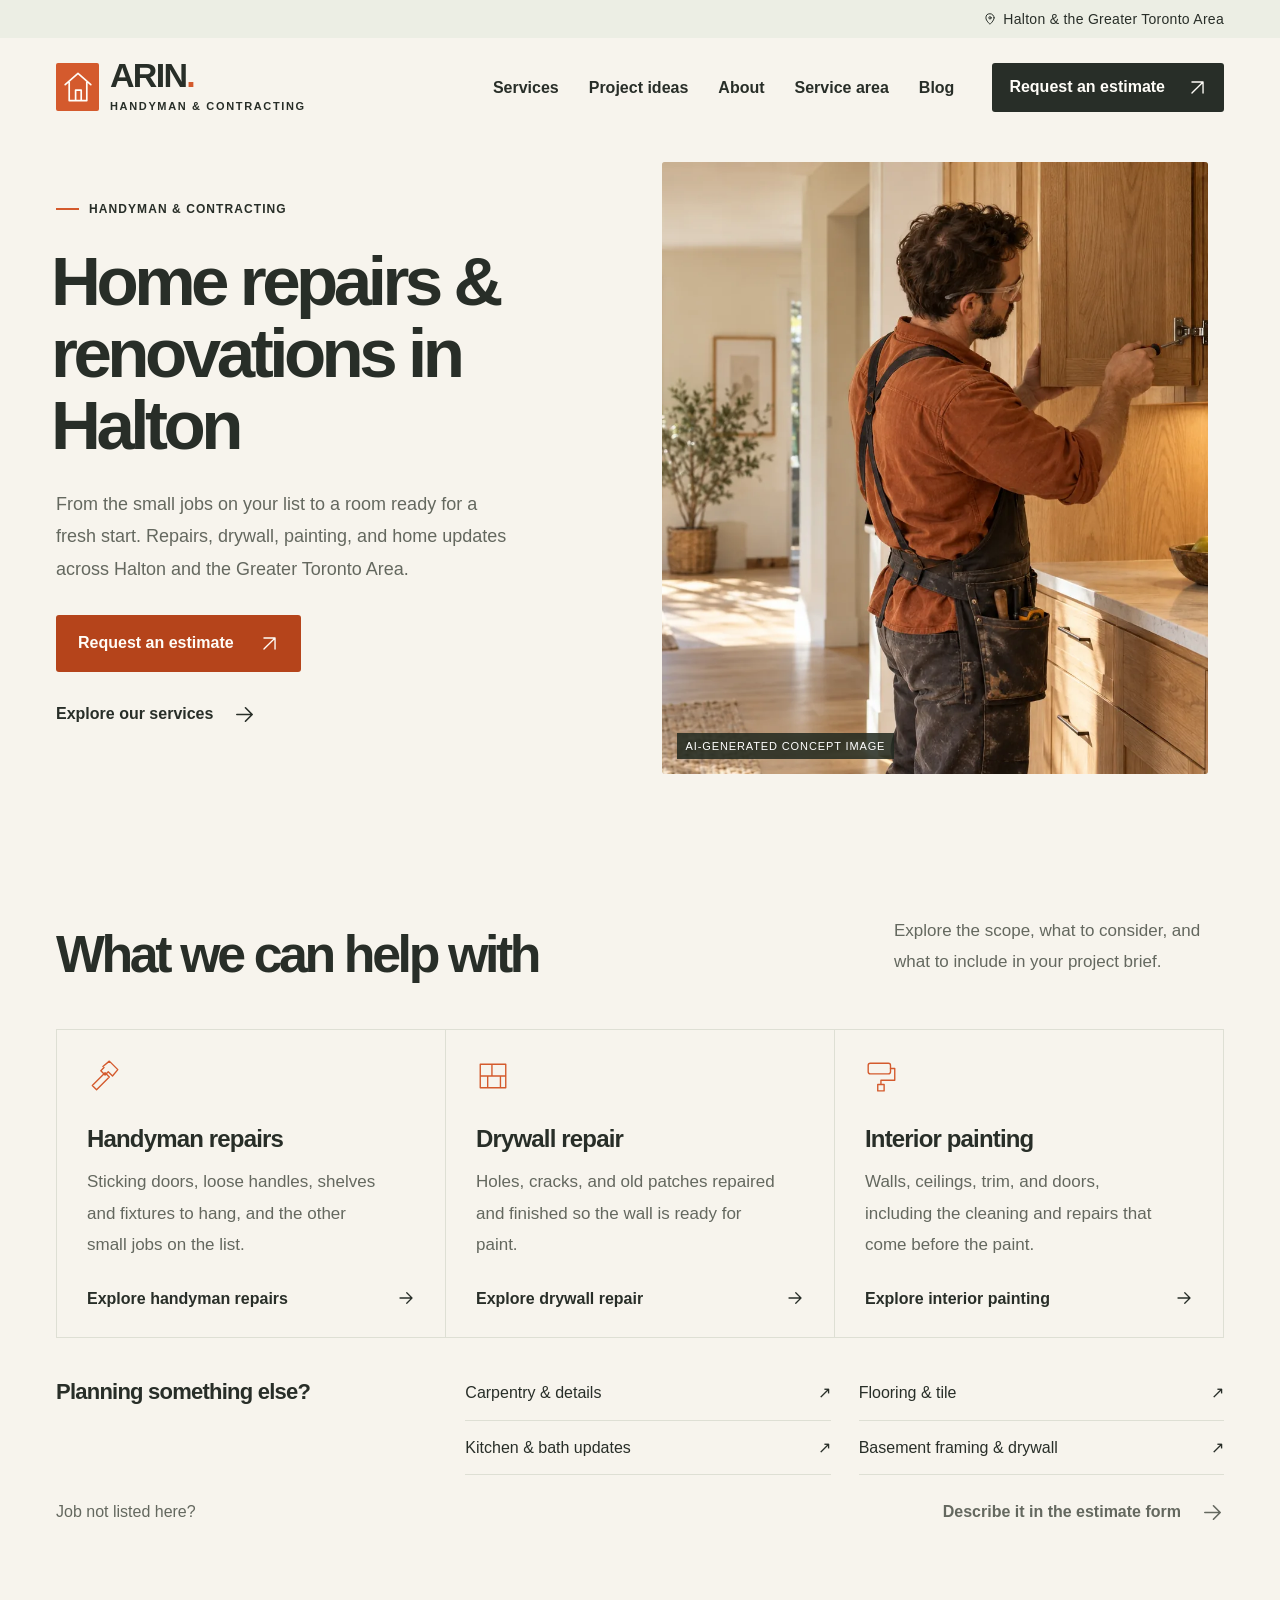
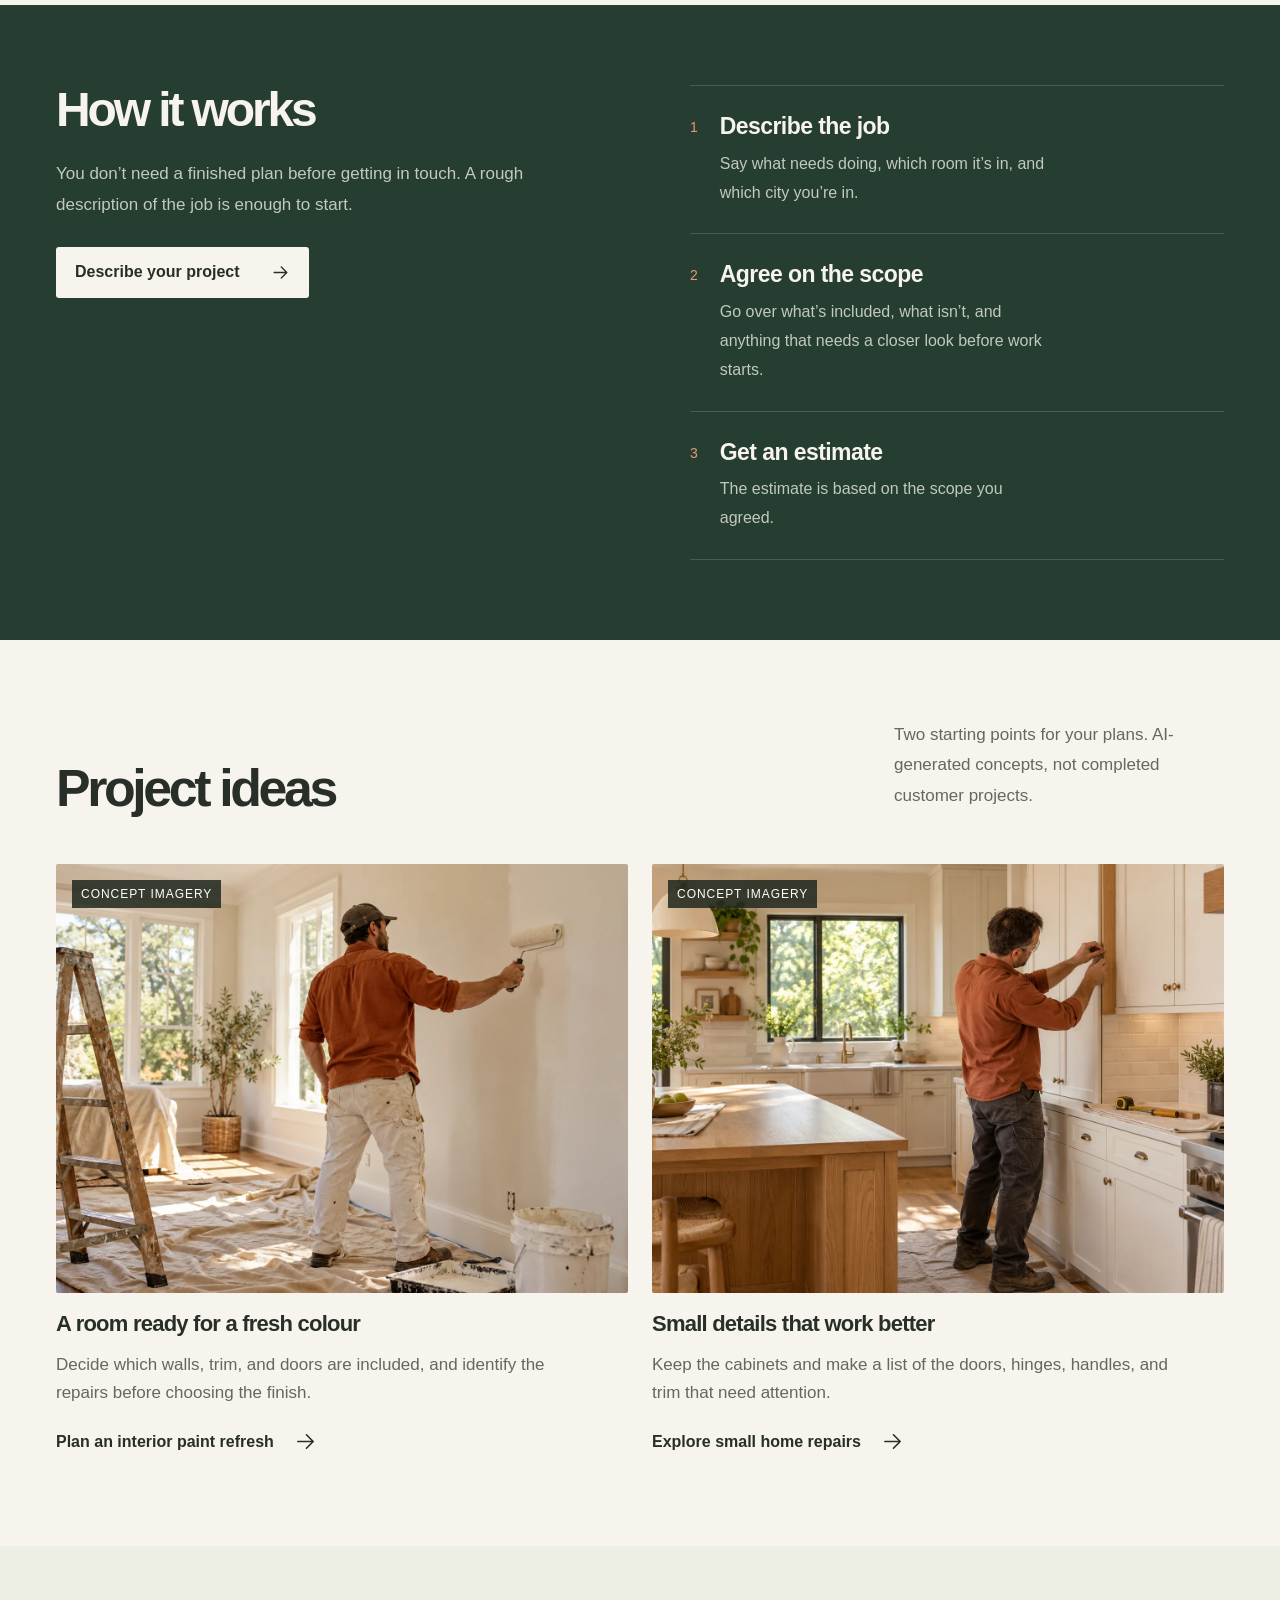
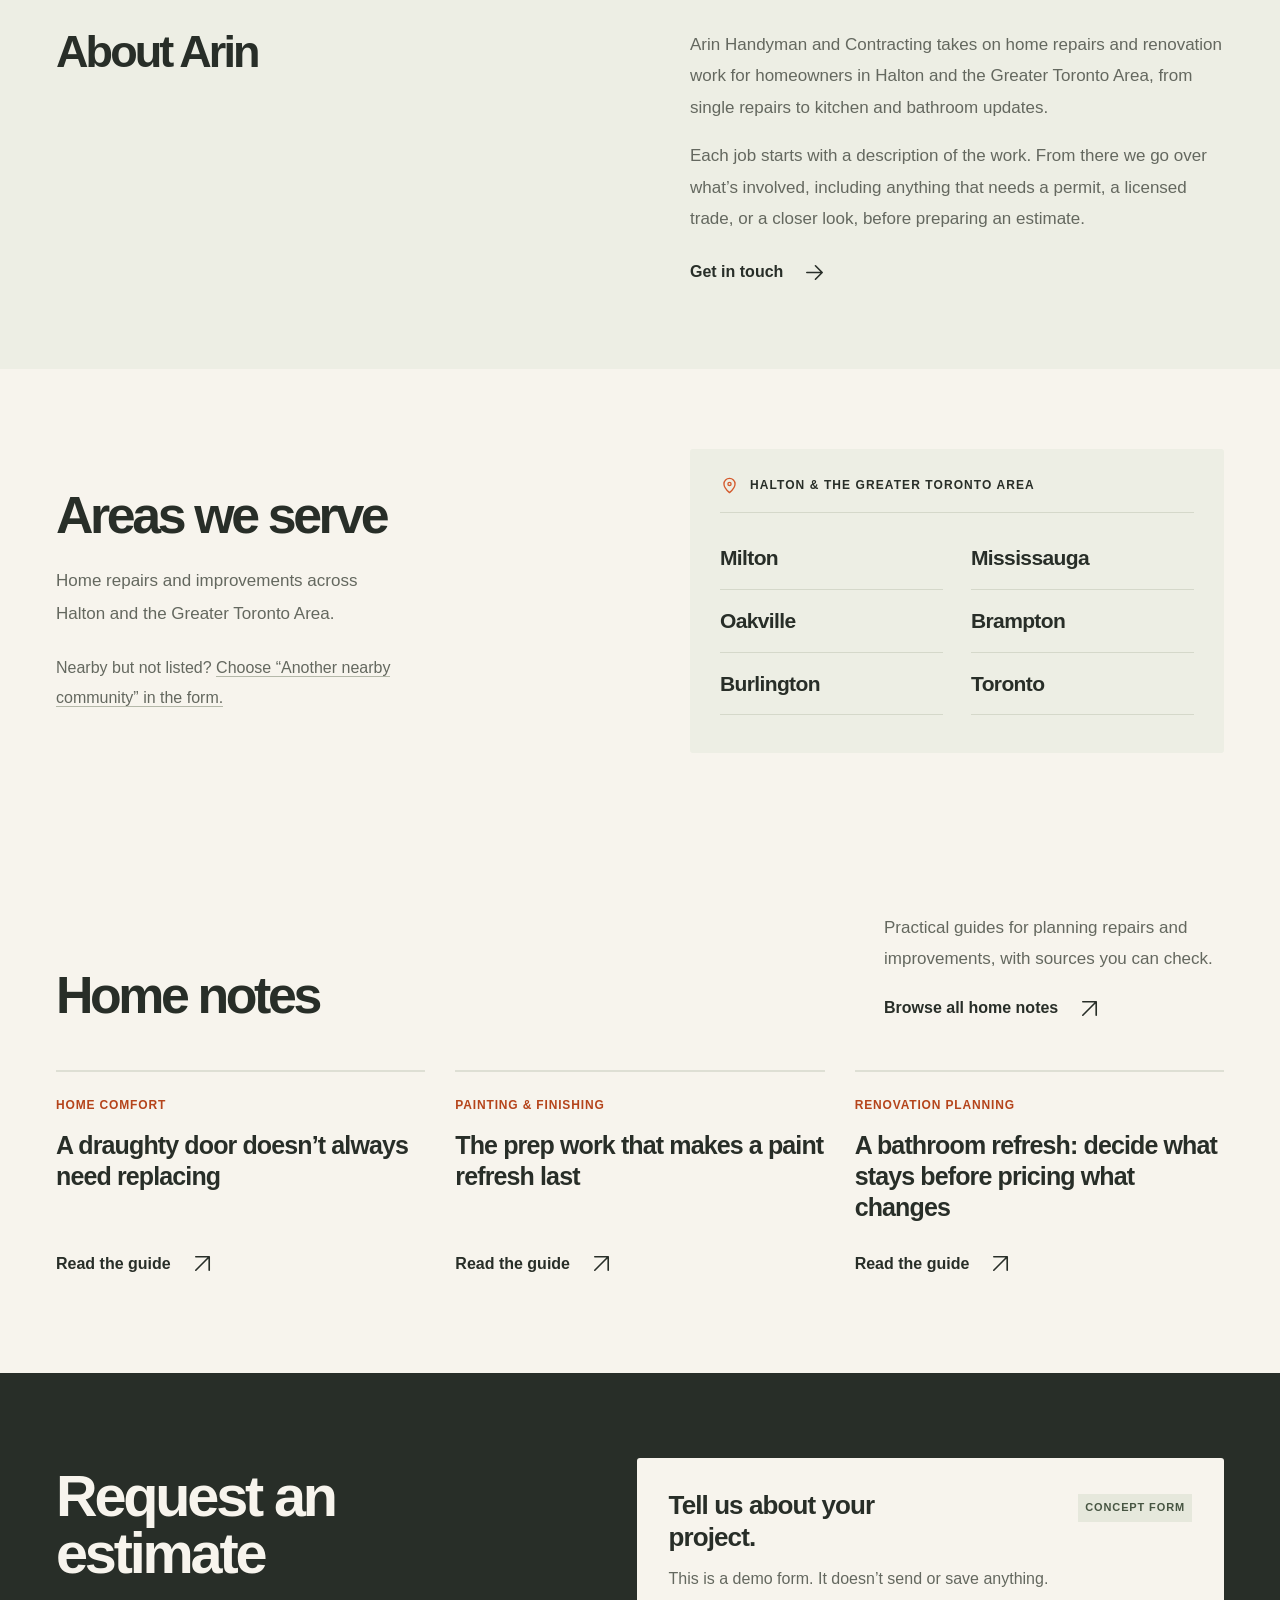
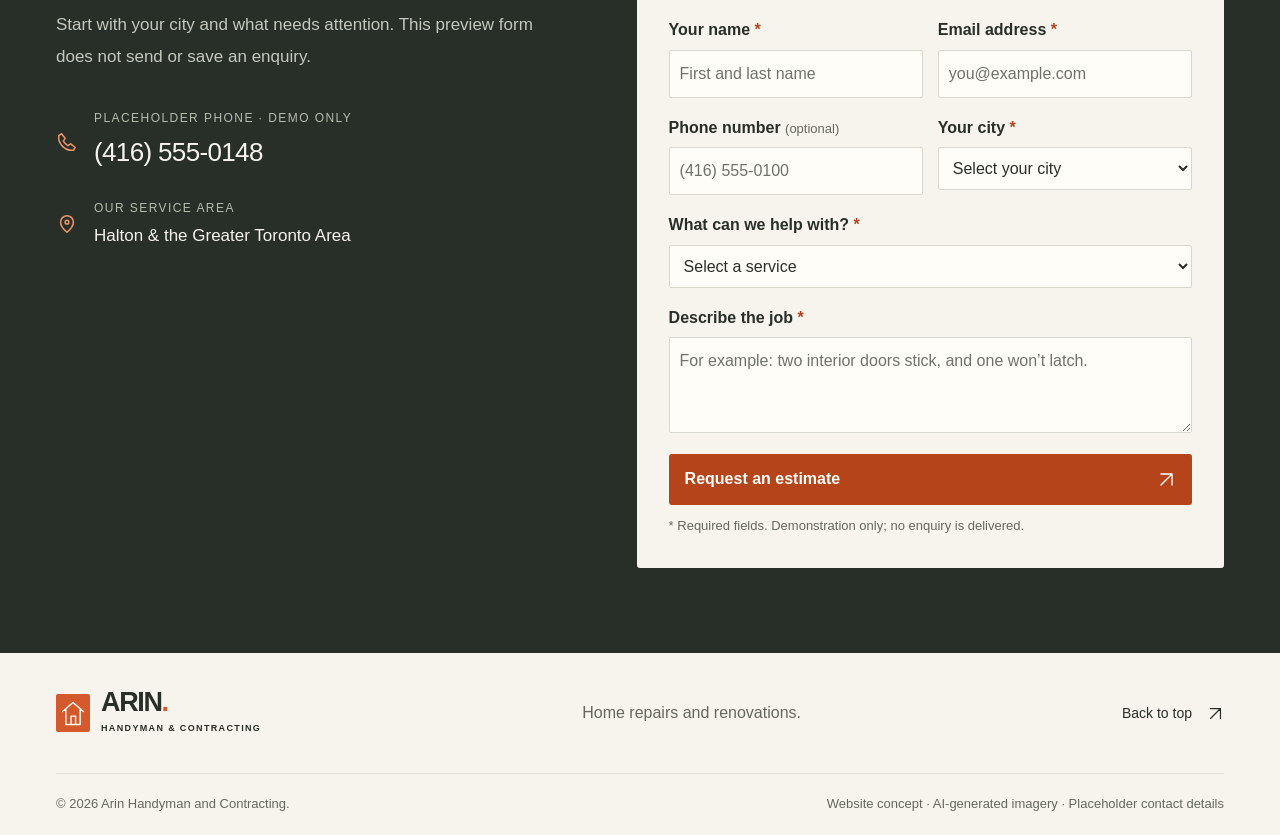
==== site/index.html @ 48bc6f1f "Tighten homepage, add service pages, and control development indexing" ====
<!doctype html>
<html lang="en-CA" prefix="og: https://ogp.me/ns#">
  <head>
    <meta charset="utf-8" />
    <meta name="viewport" content="width=device-width, initial-scale=1" />
    <meta name="theme-color" content="#f7f4ed" />
    <!-- SEO:START -->
  <title>Handyman services in Halton | Arin Handyman and Contracting</title>
  <meta name="description" content="Handyman repairs, drywall repair, interior painting, and room updates across Halton and the Greater Toronto Area. Website concept.">
  <meta name="robots" content="noindex, follow">
  <link rel="canonical" href="https://ariesyous.github.io/arinwebsite/">
  <meta property="og:type" content="website"><meta property="og:locale" content="en_CA"><meta property="og:site_name" content="Arin Handyman and Contracting">
  <meta property="og:title" content="Handyman services in Halton | Arin Handyman and Contracting"><meta property="og:description" content="Handyman repairs, drywall repair, interior painting, and room updates across Halton and the Greater Toronto Area. Website concept."><meta property="og:url" content="https://ariesyous.github.io/arinwebsite/">
  <meta property="og:image" content="https://ariesyous.github.io/arinwebsite/assets/social-preview-v2.jpg"><meta property="og:image:secure_url" content="https://ariesyous.github.io/arinwebsite/assets/social-preview-v2.jpg"><meta property="og:image:type" content="image/jpeg"><meta property="og:image:width" content="1200"><meta property="og:image:height" content="630">
  <meta property="og:image:alt" content="Arin Handyman and Contracting — Home repairs and renovations across Halton and the Greater Toronto Area, with AI-generated concept carpentry imagery.">
  <meta name="twitter:card" content="summary_large_image"><meta name="twitter:title" content="Handyman services in Halton | Arin Handyman and Contracting"><meta name="twitter:description" content="Handyman repairs, drywall repair, interior painting, and room updates across Halton and the Greater Toronto Area. Website concept."><meta name="twitter:image" content="https://ariesyous.github.io/arinwebsite/assets/social-preview-v2.jpg"><meta name="twitter:image:alt" content="Arin Handyman and Contracting — Home repairs and renovations across Halton and the Greater Toronto Area, with AI-generated concept carpentry imagery.">
  <!-- SEO:END -->
    <link rel="icon" href="assets/favicon.svg" type="image/svg+xml" />
    <link
      rel="preload"
      href="assets/carpentry.webp"
      as="image"
      fetchpriority="high"
    />
    <link rel="stylesheet" href="styles.css?v=8" />
    <link rel="stylesheet" href="blog/blog.css?v=2" />
    <script src="script.js?v=4" defer></script>
  </head>
  <body>
    <a class="skip-link" href="#main">Skip to content</a>
    <svg
      class="icon-definitions"
      xmlns="http://www.w3.org/2000/svg"
      aria-hidden="true"
    >
      <defs>
        <symbol id="i-arrow" viewBox="0 0 24 24">
          <path d="M4 12h15M13 5l7 7-7 7" />
        </symbol>
        <symbol id="i-diagonal" viewBox="0 0 24 24">
          <path d="M5 19 19 5M5 5h14v14" />
        </symbol>
        <symbol id="i-pin" viewBox="0 0 24 24">
          <path d="M19 10c0 5-7 11-7 11S5 15 5 10a7 7 0 1 1 14 0Z" />
          <circle cx="12" cy="10" r="2" />
        </symbol>
        <symbol id="i-hammer" viewBox="0 0 32 32">
          <path d="m5 25 12-12 4 4L9 29zM15 7l6-5 8 8-5 6-4-4-3 3-4-4 3-3z" />
        </symbol>
        <symbol id="i-wall" viewBox="0 0 32 32">
          <path d="M4 5h24v22H4zM4 16h24M15 5v11M11 16v11M23 16v11" />
        </symbol>
        <symbol id="i-paint" viewBox="0 0 32 32">
          <rect x="3" y="4" width="21" height="10" rx="2" />
          <path d="M24 9h4v11H15v4M12 24h6v6h-6z" />
        </symbol>
        <symbol id="i-carpentry" viewBox="0 0 32 32">
          <path d="M5 27V6h22v21H5zM5 11h22M16 11v16M12 17v4M20 17v4" />
        </symbol>
        <symbol id="i-floor" viewBox="0 0 32 32">
          <path
            d="m16 3 13 13-13 13L3 16zM9.5 9.5l13 13M9.5 22.5l13-13M6 19l13-13M13 26l13-13"
          />
        </symbol>
        <symbol id="i-framing" viewBox="0 0 32 32">
          <path d="M4 5h24M4 27h24M7 5v22M13 5v22M19 5v22M25 5v22" />
        </symbol>
        <symbol id="i-home" viewBox="0 0 32 32">
          <path d="M3 15 16 4l13 11M7 12v16h18V12M13 28V18h6v10" />
        </symbol>
        <symbol id="i-check" viewBox="0 0 24 24">
          <path d="m5 12 4 4L19 6" />
        </symbol>
        <symbol id="i-phone" viewBox="0 0 24 24">
          <path d="m6 3 4 5-2 3a15 15 0 0 0 5 5l3-2 5 4-2 3C10 22 2 14 3 5z" />
        </symbol>
      </defs>
    </svg>

    <div class="utility-bar">
      <div class="container utility-content">
        <span
          ><svg aria-hidden="true" focusable="false" class="icon tiny">
            <use href="#i-pin" />
          </svg>
          Halton &amp; the Greater Toronto Area</span
        >
      </div>
    </div>
    <header class="site-header">
      <div class="container header-inner">
        <a
          href="#home"
          class="brand"
          aria-label="Arin Handyman and Contracting home"
          ><span class="brand-mark" aria-hidden="true"
            ><svg aria-hidden="true" focusable="false" viewBox="0 0 40 44">
              <path
                d="M4 19 20 5l16 14M9 16v23h22V16M17 39V26h7v13"
              /></svg></span
          ><span class="brand-type"
            ><strong>ARIN<span class="brand-dot">.</span></strong
            ><span>HANDYMAN &amp; CONTRACTING</span></span
          ></a
        >
        <button
          class="menu-toggle"
          type="button"
          aria-expanded="false"
          aria-controls="primary-navigation"
          aria-label="Open navigation"
        >
          <span></span><span></span>
        </button>
        <nav id="primary-navigation" aria-label="Main navigation">
          <a href="#services">Services</a
          ><a href="#inspiration">Project ideas</a><a href="#about">About</a
          ><a href="#areas">Service area</a><a href="blog/">Blog</a
          ><a class="button button-dark header-cta" href="#contact"
            >Request an estimate
            <svg aria-hidden="true" focusable="false" class="icon">
              <use href="#i-diagonal" /></svg
          ></a>
        </nav>
      </div>
    </header>

    <main id="main">
      <section class="hero container" id="home" aria-labelledby="hero-title">
        <div class="hero-copy">
          <p class="eyebrow">
            <span class="little-line"></span> HANDYMAN &amp; CONTRACTING
          </p>
          <h1 id="hero-title">Home repairs &amp; renovations in Halton</h1>
          <p class="hero-description">
            From the small jobs on your list to a room ready for a fresh start.
            Repairs, drywall, painting, and home updates across Halton and the
            Greater Toronto Area.
          </p>
          <a class="button button-orange" href="#contact"
            >Request an estimate
            <svg aria-hidden="true" focusable="false" class="icon">
              <use href="#i-diagonal" /></svg
          ></a>
          <a class="hero-secondary text-link" href="#services"
            >Explore our services
            <svg class="icon" aria-hidden="true"><use href="#i-arrow" /></svg
          ></a>
        </div>
        <div class="hero-visual">
          <img
            src="assets/carpentry.webp"
            alt="Concept image of a carpenter carefully adjusting natural oak kitchen cabinetry."
            width="1536"
            height="1024"
            fetchpriority="high"
          /><span class="image-label">AI-GENERATED CONCEPT IMAGE</span>
        </div>
      </section>

      <section
        class="section container"
        id="services"
        aria-labelledby="services-title"
      >
        <div class="section-heading">
          <h2 id="services-title">What we can help with</h2>
          <p>
            Explore the scope, what to consider, and what to include in your
            project brief.
          </p>
        </div>
        <div class="services-grid">
          <article class="service-card">
            <div class="service-card-top">
              <svg aria-hidden="true" focusable="false" class="service-icon">
                <use href="#i-hammer" />
              </svg>
            </div>
            <h3>Handyman repairs</h3>
            <p>
              Sticking doors, loose handles, shelves and fixtures to hang, and
              the other small jobs on the list.
            </p>
            <a href="services/handyman-repairs/" class="service-link"
              >Explore handyman repairs
              <svg aria-hidden="true" focusable="false" class="icon">
                <use href="#i-arrow" /></svg
            ></a>
          </article>
          <article class="service-card">
            <div class="service-card-top">
              <svg aria-hidden="true" focusable="false" class="service-icon">
                <use href="#i-wall" />
              </svg>
            </div>
            <h3>Drywall repair</h3>
            <p>
              Holes, cracks, and old patches repaired and finished so the wall
              is ready for paint.
            </p>
            <a href="services/drywall-repair/" class="service-link"
              >Explore drywall repair
              <svg aria-hidden="true" focusable="false" class="icon">
                <use href="#i-arrow" /></svg
            ></a>
          </article>
          <article class="service-card">
            <div class="service-card-top">
              <svg aria-hidden="true" focusable="false" class="service-icon">
                <use href="#i-paint" />
              </svg>
            </div>
            <h3>Interior painting</h3>
            <p>
              Walls, ceilings, trim, and doors, including the cleaning and
              repairs that come before the paint.
            </p>
            <a href="services/interior-painting/" class="service-link"
              >Explore interior painting
              <svg aria-hidden="true" focusable="false" class="icon">
                <use href="#i-arrow" /></svg
            ></a>
          </article>
        </div>
        <div class="more-services">
          <h3>Planning something else?</h3>
          <ul>
            <li>
              <a href="#contact" data-service="Carpentry &amp; details"
                >Carpentry &amp; details <span aria-hidden="true">↗</span></a
              >
            </li>
            <li>
              <a href="#contact" data-service="Flooring &amp; tile"
                >Flooring &amp; tile <span aria-hidden="true">↗</span></a
              >
            </li>
            <li>
              <a href="#contact" data-service="Kitchen &amp; bath updates"
                >Kitchen &amp; bath updates <span aria-hidden="true">↗</span></a
              >
            </li>
            <li>
              <a
                href="#contact"
                data-service="Basement framing, drywall &amp; taping"
                >Basement framing &amp; drywall
                <span aria-hidden="true">↗</span></a
              >
            </li>
          </ul>
        </div>
        <div class="services-footer">
          <span>Job not listed here?</span
          ><a class="text-link" href="#contact"
            >Describe it in the estimate form
            <svg aria-hidden="true" focusable="false" class="icon">
              <use href="#i-arrow" /></svg
          ></a>
        </div>
      </section>

      <section class="approach" aria-labelledby="approach-title">
        <div class="container approach-inner">
          <div class="approach-intro">
            <h2 id="approach-title">How it works</h2>
            <p>
              You don’t need a finished plan before getting in touch. A rough
              description of the job is enough to start.
            </p>
            <a href="#contact" class="button button-cream"
              >Describe your project
              <svg aria-hidden="true" focusable="false" class="icon">
                <use href="#i-arrow" /></svg
            ></a>
          </div>
          <ol class="steps">
            <li>
              <span class="step-number">1</span>
              <div>
                <h3>Describe the job</h3>
                <p>
                  Say what needs doing, which room it’s in, and which city
                  you’re in.
                </p>
              </div>
            </li>
            <li>
              <span class="step-number">2</span>
              <div>
                <h3>Agree on the scope</h3>
                <p>
                  Go over what’s included, what isn’t, and anything that needs a
                  closer look before work starts.
                </p>
              </div>
            </li>
            <li>
              <span class="step-number">3</span>
              <div>
                <h3>Get an estimate</h3>
                <p>The estimate is based on the scope you agreed.</p>
              </div>
            </li>
          </ol>
        </div>
      </section>

      <section
        class="section container inspiration"
        id="inspiration"
        aria-labelledby="inspiration-title"
      >
        <div class="section-heading">
          <h2 id="inspiration-title">Project ideas</h2>
          <p>
            Two starting points for your plans. AI-generated concepts, not
            completed customer projects.
          </p>
        </div>
        <div class="projects-grid">
          <article class="project">
            <div class="project-image">
              <img
                src="assets/painting.webp"
                alt="AI-generated concept of a painter refreshing a wall with protected flooring."
                width="1536"
                height="1024"
                loading="lazy"
              /><span class="image-label">CONCEPT IMAGERY</span>
            </div>
            <h3>A room ready for a fresh colour</h3>
            <p>
              Decide which walls, trim, and doors are included, and identify the
              repairs before choosing the finish.
            </p>
            <a class="text-link" href="services/interior-painting/"
              >Plan an interior paint refresh
              <svg class="icon" aria-hidden="true"><use href="#i-arrow" /></svg
            ></a>
          </article>
          <article class="project">
            <div class="project-image">
              <img
                src="assets/kitchen-refresh.webp"
                alt="AI-generated concept of a worker fitting oak trim in a kitchen."
                width="1536"
                height="1024"
                loading="lazy"
              /><span class="image-label">CONCEPT IMAGERY</span>
            </div>
            <h3>Small details that work better</h3>
            <p>
              Keep the cabinets and make a list of the doors, hinges, handles,
              and trim that need attention.
            </p>
            <a class="text-link" href="services/handyman-repairs/"
              >Explore small home repairs
              <svg class="icon" aria-hidden="true"><use href="#i-arrow" /></svg
            ></a>
          </article>
        </div>
      </section>

      <section class="about-section" id="about" aria-labelledby="about-title">
        <!-- Add a real photo of Arin and a true sentence or two about Arin's background here. -->
        <div class="container about-inner">
          <h2 id="about-title">About Arin</h2>
          <div class="about-copy">
            <p>
              Arin Handyman and Contracting takes on home repairs and renovation
              work for homeowners in Halton and the Greater Toronto Area, from
              single repairs to kitchen and bathroom updates.
            </p>
            <p>
              Each job starts with a description of the work. From there we go
              over what’s involved, including anything that needs a permit, a
              licensed trade, or a closer look, before preparing an estimate.
            </p>
            <a href="#contact" class="text-link"
              >Get in touch
              <svg aria-hidden="true" focusable="false" class="icon">
                <use href="#i-arrow" /></svg
            ></a>
          </div>
        </div>
      </section>

      <section
        class="section container areas-section"
        id="areas"
        aria-labelledby="areas-title"
      >
        <div class="areas-copy">
          <h2 id="areas-title">Areas we serve</h2>
          <p>
            Home repairs and improvements across Halton and the Greater Toronto
            Area.
          </p>
          <p class="area-question">
            Nearby but not listed?
            <a href="#contact"
              >Choose “Another nearby community” in the form.</a
            >
          </p>
        </div>
        <div class="areas-panel">
          <div class="areas-panel-title">
            <svg aria-hidden="true" focusable="false" class="icon">
              <use href="#i-pin" /></svg
            ><span>HALTON &amp; THE GREATER TORONTO AREA</span>
          </div>
          <ul class="city-list">
            <li>Milton</li>
            <li>Mississauga</li>
            <li>Oakville</li>
            <li>Brampton</li>
            <li>Burlington</li>
            <li>Toronto</li>
          </ul>
        </div>
      </section>

      <!-- BLOG:START -->
<section class="section container home-blog" id="blog" aria-labelledby="blog-title">
  <div class="section-heading"><h2 id="blog-title">Home notes</h2><div class="blog-heading-copy"><p>Practical guides for planning repairs and improvements, with sources you can check.</p><a class="text-link" href="blog/">Browse all home notes <svg class="icon" aria-hidden="true" focusable="false"><use href="#i-diagonal"/></svg></a></div></div>
  <div class="home-note-list"><a class="home-note" href="blog/draughty-door-repair-or-replace/"><span class="blog-category">Home comfort</span><h3>A draughty door doesn’t always need replacing</h3><span class="text-link">Read the guide <svg class="icon" aria-hidden="true" focusable="false"><use href="#i-diagonal"/></svg></span></a>
<a class="home-note" href="blog/paint-preparation-that-lasts/"><span class="blog-category">Painting &amp; finishing</span><h3>The prep work that makes a paint refresh last</h3><span class="text-link">Read the guide <svg class="icon" aria-hidden="true" focusable="false"><use href="#i-diagonal"/></svg></span></a>
<a class="home-note" href="blog/bathroom-refresh-planning-halton/"><span class="blog-category">Renovation planning</span><h3>A bathroom refresh: decide what stays before pricing what changes</h3><span class="text-link">Read the guide <svg class="icon" aria-hidden="true" focusable="false"><use href="#i-diagonal"/></svg></span></a></div>
</section>
      <!-- BLOG:END -->
      <section
        class="contact-section"
        id="contact"
        aria-labelledby="contact-title"
      >
        <div class="container contact-inner">
          <div class="contact-copy">
            <h2 id="contact-title">Request an estimate</h2>
            <p>
              Start with your city and what needs attention. This preview form
              does not send or save an enquiry.
            </p>
            <div class="contact-detail">
              <svg aria-hidden="true" focusable="false" class="icon">
                <use href="#i-phone" />
              </svg>
              <div>
                <span class="contact-detail-label"
                  >PLACEHOLDER PHONE · DEMO ONLY</span
                ><span class="phone-number">(416) 555-0148</span>
              </div>
            </div>
            <div class="contact-detail">
              <svg aria-hidden="true" focusable="false" class="icon">
                <use href="#i-pin" />
              </svg>
              <div>
                <span class="contact-detail-label">OUR SERVICE AREA</span
                ><span>Halton &amp; the Greater Toronto Area</span>
              </div>
            </div>
          </div>
          <div class="contact-card">
            <div class="form-heading">
              <h3>Tell us about your project.</h3>
              <span class="demo-label">CONCEPT FORM</span>
            </div>
            <p class="form-intro" id="form-explanation">
              This is a demo form. It doesn’t send or save anything.
            </p>
            <form
              id="estimate-form"
              action="#contact"
              aria-describedby="form-explanation"
            >
              <div class="form-grid">
                <div class="field">
                  <label for="full-name"
                    >Your name <span aria-hidden="true">*</span></label
                  ><input
                    id="full-name"
                    autocomplete="name"
                    placeholder="First and last name"
                    required
                    maxlength="120"
                  />
                </div>
                <div class="field">
                  <label for="email"
                    >Email address <span aria-hidden="true">*</span></label
                  ><input
                    id="email"
                    type="email"
                    autocomplete="email"
                    placeholder="you@example.com"
                    required
                    maxlength="254"
                  />
                </div>
                <div class="field">
                  <label for="phone"
                    >Phone number
                    <span class="optional">(optional)</span></label
                  ><input
                    id="phone"
                    type="tel"
                    autocomplete="tel"
                    placeholder="(416) 555-0100"
                    maxlength="40"
                  />
                </div>
                <div class="field">
                  <label for="city"
                    >Your city <span aria-hidden="true">*</span></label
                  ><select id="city" required>
                    <option value="" disabled selected>Select your city</option>
                    <option>Milton</option>
                    <option>Mississauga</option>
                    <option>Brampton</option>
                    <option>Oakville</option>
                    <option>Burlington</option>
                    <option>Toronto</option>
                    <option>Another nearby community</option>
                  </select>
                </div>
                <div class="field full-width">
                  <label for="service"
                    >What can we help with?
                    <span aria-hidden="true">*</span></label
                  ><select id="service" required>
                    <option value="" disabled selected>Select a service</option>
                    <option>Handyman repairs</option>
                    <option>Drywall &amp; finishing</option>
                    <option>Painting &amp; refreshes</option>
                    <option>Carpentry &amp; details</option>
                    <option>Flooring &amp; tile</option>
                    <option>Kitchen &amp; bath updates</option>
                    <option>Basement framing, drywall &amp; taping</option>
                    <option>Other home improvement</option>
                    <option>Not sure yet</option>
                  </select>
                </div>
                <div class="field full-width">
                  <label for="project"
                    >Describe the job <span aria-hidden="true">*</span></label
                  ><textarea
                    id="project"
                    rows="3"
                    placeholder="For example: two interior doors stick, and one won’t latch."
                    required
                    maxlength="4000"
                  ></textarea>
                </div>
              </div>
              <button class="button button-orange form-submit" type="submit">
                Request an estimate
                <svg aria-hidden="true" focusable="false" class="icon">
                  <use href="#i-diagonal" />
                </svg>
              </button>
              <p class="form-footnote">
                * Required fields. Demonstration only; no enquiry is delivered.
              </p>
              <div
                id="form-result"
                class="form-result"
                role="status"
                tabindex="-1"
                hidden
              >
                <svg aria-hidden="true" focusable="false" class="icon">
                  <use href="#i-check" />
                </svg>
                <div>
                  <strong>Demo only—your request has not been sent</strong>
                  <p>
                    That’s how the enquiry would work. Nothing has been sent or
                    saved.
                  </p>
                </div>
              </div>
            </form>
          </div>
        </div>
      </section>
    </main>

    <footer class="site-footer">
      <div class="container footer-main">
        <a
          href="#home"
          class="brand footer-brand"
          aria-label="Arin Handyman and Contracting, back to top"
          ><span class="brand-mark" aria-hidden="true"
            ><svg aria-hidden="true" focusable="false" viewBox="0 0 40 44">
              <path
                d="M4 19 20 5l16 14M9 16v23h22V16M17 39V26h7v13"
              /></svg></span
          ><span class="brand-type"
            ><strong>ARIN<span class="brand-dot">.</span></strong
            ><span>HANDYMAN &amp; CONTRACTING</span></span
          ></a
        >
        <p>Home repairs and renovations.</p>
        <a class="back-top" href="#home"
          >Back to top
          <svg aria-hidden="true" focusable="false" class="icon">
            <use href="#i-diagonal" /></svg
        ></a>
      </div>
      <div class="container footer-bottom">
        <span>© <span id="year">2026</span> Arin Handyman and Contracting.</span
        ><span
          >Website concept · AI-generated imagery · Placeholder contact
          details</span
        >
      </div>
    </footer>
  </body>
</html>
---- site/styles.css ----
@charset "UTF-8";
:root {
  --cream: #f7f4ed;
  --paper: #fffdf8;
  --ink: #282e28;
  --muted: #64685f;
  --orange: #d45a2d;
  --orange-dark: #b5441b;
  --line: #dedfd4;
  --green: #263d32;
  --body-font: "Segoe UI", Arial, Helvetica, sans-serif;
  --display-font: Arial, Helvetica, sans-serif;
}
* {
  box-sizing: border-box;
}
html {
  scroll-behavior: smooth;
  scroll-padding-top: 110px;
}
body {
  margin: 0;
  background: var(--cream);
  color: var(--ink);
  font-family: var(--body-font);
  font-size: 18px;
  line-height: 1.6;
}
a {
  color: inherit;
  text-decoration: none;
}
button,
input,
select,
textarea {
  font: inherit;
}
button,
a,
input,
select,
textarea {
  -webkit-tap-highlight-color: transparent;
}
button {
  cursor: pointer;
}
img {
  display: block;
  max-width: 100%;
  height: auto;
}
svg {
  fill: none;
  stroke: currentColor;
  stroke-width: 1.7;
  stroke-linecap: round;
  stroke-linejoin: round;
}
.icon {
  width: 23px;
  height: 23px;
  flex-shrink: 0;
}
.tiny {
  width: 14px;
  height: 14px;
}
.icon-definitions {
  position: absolute;
  width: 0;
  height: 0;
  overflow: hidden;
}
a:focus-visible,
button:focus-visible,
input:focus-visible,
select:focus-visible,
textarea:focus-visible,
[tabindex]:focus-visible {
  outline: 3px solid var(--orange);
  outline-offset: 5px;
}
::selection {
  background: #f1c1a5;
  color: var(--ink);
}
.container {
  width: min(1304px, calc(100% - 112px));
  margin-inline: auto;
}
.section {
  padding-block: 80px;
}
h1,
h2,
h3,
p {
  margin: 0;
}
h1,
h2,
h3 {
  font-family: var(--display-font);
}
h1,
h2 {
  font-weight: 700;
  letter-spacing: -0.065em;
  line-height: 1.03;
}
h1 {
  font-size: clamp(58px, 6.3vw, 91px);
}
h2 {
  font-size: clamp(40px, 4.05vw, 58px);
}
h3 {
  line-height: 1.25;
  letter-spacing: -0.035em;
}
p {
  color: var(--muted);
}
.orange {
  color: var(--orange);
}
.serif {
  font-family: Georgia, "Times New Roman", serif;
  font-style: italic;
  font-weight: 400;
  letter-spacing: -0.055em;
}
.eyebrow {
  font-size: 13px;
  line-height: 1.5;
  letter-spacing: 0.12em;
  font-weight: 700;
  color: var(--ink);
  margin-bottom: 23px;
}
.button {
  display: inline-flex;
  align-items: center;
  justify-content: space-between;
  gap: 28px;
  min-height: 52px;
  max-width: 100%;
  padding: 16px 22px;
  border: 0;
  border-radius: 3px;
  font-size: 16px;
  font-weight: 650;
  line-height: 1.4;
  transition:
    background 0.2s,
    transform 0.2s;
}
.button .icon {
  width: 19px;
  height: 19px;
}
.button:hover {
  transform: translateY(-2px);
}
.button-orange {
  background: var(--orange-dark);
  color: #fffdf8;
}
.button-orange:hover {
  background: #943a1a;
}
.button-dark {
  background: var(--ink);
  color: var(--paper);
}
.button-dark:hover {
  background: var(--green);
}
.button-cream {
  background: var(--cream);
  color: var(--ink);
}
.button-cream:hover {
  background: #e8e5da;
}
.text-link {
  display: inline-flex;
  align-items: center;
  gap: 20px;
  font-weight: 600;
  font-size: 16px;
}
.text-link:hover {
  color: var(--orange-dark);
}
.skip-link {
  position: fixed;
  top: 10px;
  left: 10px;
  z-index: 100;
  background: var(--ink);
  color: #fff;
  padding: 12px 20px;
  transform: translateY(-150%);
}
.skip-link:focus {
  transform: none;
}
.utility-bar {
  background: #eceee4;
  font-size: 14px;
  letter-spacing: 0.02em;
}
.utility-content {
  min-height: 35px;
  padding-block: 8px;
  display: flex;
  flex-wrap: wrap;
  gap: 4px 20px;
  align-items: center;
  justify-content: flex-end;
}
.utility-content > span:last-child {
  display: flex;
  align-items: center;
  gap: 6px;
}
.site-header {
  background: var(--cream);
  position: sticky;
  top: 0;
  z-index: 30;
  border-bottom: 1px solid transparent;
  transition: border-color 0.2s;
}
.site-header.scrolled {
  border-bottom-color: var(--line);
}
.header-inner {
  display: flex;
  align-items: center;
  justify-content: space-between;
  min-height: 98px;
}
.brand {
  display: flex;
  align-items: center;
  gap: 11px;
  flex-shrink: 0;
}
.brand-mark {
  background: var(--orange);
  color: var(--paper);
  height: 48px;
  width: 43px;
  display: grid;
  place-items: center;
  border-radius: 2px;
}
.brand-mark svg {
  width: 32px;
  height: 36px;
  stroke-width: 2.1;
}
.brand-type {
  display: flex;
  flex-direction: column;
}
.brand-type strong {
  font-family: Arial, Helvetica, sans-serif;
  font-size: 34px;
  letter-spacing: -0.05em;
  font-weight: 800;
  line-height: 0.96;
}
.brand-dot {
  color: var(--orange);
}
.brand-type > span {
  font-size: 11px;
  letter-spacing: 0.15em;
  font-weight: 700;
  margin-top: 7px;
}
.header-inner nav {
  display: flex;
  align-items: center;
  gap: 30px;
  font-size: 16px;
  font-weight: 600;
}
.header-inner nav > a:not(.button) {
  padding: 16px 0;
  position: relative;
}
.header-inner nav > a:not(.button):after {
  content: "";
  height: 1px;
  background: var(--orange);
  position: absolute;
  bottom: 11px;
  left: 0;
  width: 0;
  transition: width 0.2s;
}
.header-inner nav > a:hover:after {
  width: 100%;
}
.header-cta {
  margin-left: 8px;
  font-size: 16px;
  min-height: 45px;
  padding: 13px 17px;
  gap: 23px;
}
.menu-toggle {
  display: none;
}
.hero {
  display: grid;
  grid-template-columns: 1.02fr 1fr;
  align-items: center;
  gap: 32px;
  padding-top: 25px;
  padding-bottom: 62px;
  min-height: 650px;
}
.hero-copy {
  padding-block: 38px;
  position: relative;
  z-index: 1;
  min-width: 0;
}
.hero .eyebrow {
  font-size: 12px;
  letter-spacing: 0.09em;
  display: flex;
  align-items: center;
  gap: 10px;
  margin-bottom: 28px;
}
.little-line {
  height: 2px;
  width: 23px;
  background: var(--orange);
  flex-shrink: 0;
}
.hero h1 {
  font-size: clamp(52px, 5.4vw, 78px);
  margin-left: -5px;
  line-height: 1.04;
}
.hero-description {
  max-width: 460px;
  font-size: 18px;
  line-height: 1.8;
  margin: 26px 0 30px;
}
.hero .button {
  min-height: 57px;
  gap: 26px;
}
.hero-secondary {
  display: flex;
  width: fit-content;
  margin-top: 20px;
  min-height: 44px;
}
.more-services {
  margin-top: 28px;
  display: grid;
  grid-template-columns: 1fr 2fr;
  gap: 30px;
}
.more-services h3 {
  font-size: 22px;
  padding-top: 12px;
}
.more-services ul {
  list-style: none;
  margin: 0;
  padding: 0;
  display: grid;
  grid-template-columns: 1fr 1fr;
  gap: 0 28px;
}
.more-services a {
  display: flex;
  justify-content: space-between;
  gap: 14px;
  padding-block: 14px;
  border-bottom: 1px solid var(--line);
  font-size: 16px;
}
.more-services a:hover {
  color: var(--orange-dark);
}
.hero-visual {
  position: relative;
  align-self: stretch;
  min-height: 540px;
  min-width: 0;
  margin-right: 16px;
  background: #d7c9b4;
  border-radius: 3px;
}
.hero-visual > img {
  width: 100%;
  height: 100%;
  object-fit: cover;
  object-position: 61% center;
  border-radius: 3px;
  position: absolute;
}
.image-label {
  position: absolute;
  top: 16px;
  left: 16px;
  color: #fff;
  background: #20281fd9;
  padding: 5px 9px;
  font-size: 12px;
  letter-spacing: 0.08em;
  line-height: 1.5;
  z-index: 1;
}
.hero .image-label {
  top: auto;
  bottom: 15px;
  left: 15px;
  font-size: 11px;
}
.section-heading {
  display: flex;
  justify-content: space-between;
  align-items: flex-end;
  gap: 50px;
  margin-bottom: 48px;
}
.section-heading > p {
  font-size: 17px;
  line-height: 1.8;
  max-width: 330px;
  margin-bottom: 4px;
}
.services-grid {
  display: grid;
  grid-template-columns: repeat(3, 1fr);
  border-top: 1px solid var(--line);
  border-left: 1px solid var(--line);
}
.service-card {
  border-right: 1px solid var(--line);
  border-bottom: 1px solid var(--line);
  padding: 29px 30px 26px;
  display: flex;
  flex-direction: column;
  transition: background 0.2s;
}
.service-card:hover {
  background: #eeeee3;
}
.service-card-top {
  display: flex;
  align-items: center;
  justify-content: space-between;
  margin-bottom: 31px;
}
.service-icon {
  width: 34px;
  height: 34px;
  color: var(--orange);
  stroke-width: 1.3;
}
.service-card h3 {
  font-size: 24px;
  margin-bottom: 12px;
}
.service-card p {
  font-size: 17px;
  line-height: 1.85;
  max-width: 300px;
  margin-bottom: 25px;
}
.service-link {
  display: flex;
  justify-content: space-between;
  align-items: center;
  gap: 12px;
  font-size: 16px;
  font-weight: 650;
  margin-top: auto;
}
.service-link .icon {
  width: 18px;
  height: 18px;
}
.service-link:hover {
  color: var(--orange-dark);
}
.services-footer {
  display: flex;
  align-items: center;
  justify-content: space-between;
  gap: 20px;
  padding-top: 24px;
  font-size: 16px;
  color: var(--muted);
}
.services-footer .text-link {
  font-size: 16px;
}
.approach {
  background: var(--green);
  color: var(--cream);
  position: relative;
  overflow: hidden;
}
.approach-inner {
  display: grid;
  grid-template-columns: 1fr 1fr;
  gap: 100px;
  padding-block: 80px;
  position: relative;
  z-index: 1;
}
.approach .eyebrow {
  color: #c4cbb8;
  font-size: 12px;
}
.approach h2 {
  font-size: 48px;
}
.approach-intro > p:not(.eyebrow) {
  color: #c1cabc;
  font-size: 17px;
  line-height: 1.85;
  margin-top: 23px;
  margin-bottom: 27px;
}
.approach .button {
  font-size: 16px;
  min-height: 48px;
  padding: 14px 19px;
  gap: 31px;
}
.steps {
  list-style: none;
  padding: 0;
  margin: 0;
  display: flex;
  flex-direction: column;
  justify-content: center;
}
.steps li {
  display: flex;
  gap: 22px;
  padding: 26px 0;
  border-top: 1px solid #ffffff29;
}
.steps li:last-child {
  border-bottom: 1px solid #ffffff29;
}
.step-number {
  color: #e79871;
  font-size: 14px;
  padding-top: 4px;
}
.steps h3 {
  font-size: 23px;
  letter-spacing: -0.025em;
  margin-bottom: 9px;
}
.steps p {
  color: #c1cabc;
  font-size: 16px;
  line-height: 1.8;
  max-width: 330px;
}
.inspiration {
  padding-bottom: 82px;
}
.projects-grid {
  display: grid;
  grid-template-columns: repeat(2, minmax(0, 1fr));
  gap: 42px 24px;
}
.project-image {
  position: relative;
  aspect-ratio: 4/3;
  background: #ddd8cb;
  overflow: hidden;
  border-radius: 2px;
}
.project-image > img {
  width: 100%;
  height: 100%;
  object-fit: cover;
  transition: transform 0.5s;
}
.project-image:hover > img {
  transform: scale(1.035);
}
.project h3 {
  font-size: 22px;
  line-height: 1.4;
  margin-top: 16px;
}
.project > p {
  font-size: 17px;
  margin-block: 12px 14px;
  max-width: 520px;
}
.project > .text-link {
  min-height: 44px;
}
.about-section {
  background: #edeee4;
  padding-block: 83px;
}
.about-inner {
  display: grid;
  grid-template-columns: 1fr 1fr;
  gap: 100px;
  align-items: start;
}
.about-inner h2 {
  font-size: 45px;
  margin-bottom: 26px;
}
.about-copy > p:not(.eyebrow) {
  font-size: 17px;
  line-height: 1.85;
  margin-bottom: 17px;
}
.about-copy .text-link {
  margin-top: 8px;
  font-size: 16px;
}
.areas-section {
  display: grid;
  grid-template-columns: 1fr 1fr;
  gap: 100px;
  align-items: center;
}
.areas-copy > p:not(.eyebrow) {
  font-size: 17px;
  line-height: 1.9;
  max-width: 350px;
  margin-top: 23px;
}
.areas-copy .area-question {
  font-size: 16px !important;
  margin-top: 23px !important;
}
.area-question a {
  border-bottom: 1px solid #b4b8a9;
}
.area-question a:hover {
  color: var(--orange-dark);
}
.areas-panel {
  background: #edeee4;
  padding: 27px 30px 21px;
  border-radius: 3px;
}
.areas-panel-title {
  display: flex;
  align-items: center;
  gap: 11px;
  font-size: 12px;
  letter-spacing: 0.09em;
  font-weight: 650;
  border-bottom: 1px solid #d5d8ca;
  padding-bottom: 17px;
}
.areas-panel-title > .icon {
  color: var(--orange);
  height: 19px;
  width: 19px;
}
.city-list {
  display: grid;
  grid-template-columns: 1fr 1fr;
  column-gap: 28px;
  list-style: none;
  padding: 0;
  margin: 14px 0 17px;
}
.city-list li {
  display: flex;
  justify-content: space-between;
  align-items: center;
  border-bottom: 1px solid #d5d8ca;
  padding: 14px 0;
  font-size: 21px;
  font-weight: 550;
  letter-spacing: -0.03em;
}
.contact-section {
  background: var(--ink);
  color: var(--cream);
  padding-block: 85px;
}
.contact-inner {
  display: grid;
  grid-template-columns: 0.9fr 1.1fr;
  gap: 100px;
  align-items: start;
}
.contact-copy {
  min-width: 0;
  padding-top: 10px;
}
.contact-copy .eyebrow {
  color: #d6d6c6;
  font-size: 13px;
}
.contact-copy h2 {
  font-size: clamp(44px, 4.5vw, 64px);
  line-height: 0.98;
  letter-spacing: -0.055em;
}
.contact-copy h2 .orange {
  color: #f28b58;
}
.contact-copy > p:not(.eyebrow) {
  color: #c5c8bd;
  font-size: 17px;
  line-height: 1.85;
  margin: 28px 0 37px;
}
.contact-detail {
  display: flex;
  align-items: center;
  gap: 16px;
  margin-top: 25px;
  font-size: 17px;
}
.contact-detail > .icon {
  width: 22px;
  height: 22px;
  color: #e9956b;
}
.contact-detail > div {
  display: flex;
  flex-direction: column;
  gap: 4px;
}
.contact-detail-label {
  font-size: 12px;
  letter-spacing: 0.12em;
  color: #b5bdac;
}
.phone-number {
  font-size: 26px;
  letter-spacing: -0.025em;
}
.contact-card {
  min-width: 0;
  background: var(--cream);
  color: var(--ink);
  border-radius: 3px;
  padding: 32px;
}
.form-heading {
  display: flex;
  align-items: flex-start;
  justify-content: space-between;
  gap: 16px;
}
.form-heading h3 {
  font-size: 26px;
  max-width: 245px;
  line-height: 1.2;
}
.demo-label {
  display: inline-block;
  font-size: 11px;
  letter-spacing: 0.08em;
  white-space: nowrap;
  background: #e6e8dc;
  padding: 5px 7px;
  color: #475542;
  font-weight: 650;
  margin-top: 4px;
}
.form-intro {
  font-size: 16px;
  line-height: 1.7;
  margin: 12px 0 25px;
}
.form-grid {
  display: grid;
  grid-template-columns: 1fr 1fr;
  gap: 17px 15px;
}
.field {
  display: flex;
  flex-direction: column;
  gap: 7px;
  min-width: 0;
}
.field label {
  font-size: 16px;
  font-weight: 600;
}
.field label > span:not(.optional) {
  color: var(--orange-dark);
}
.optional {
  font-size: 13px;
  color: var(--muted);
  font-weight: 400;
}
.field input,
.field select,
.field textarea {
  width: 100%;
  min-width: 0;
  border: 1px solid #d6d9cc;
  background: #fffdf8;
  color: var(--ink);
  border-radius: 2px;
  padding: 11px 10px;
  font-size: 16px;
  line-height: 1.5;
  min-height: 43px;
}
.field input::placeholder,
.field textarea::placeholder {
  color: #6e7367;
  opacity: 1;
}
.field select {
  padding-right: 24px;
}
.field textarea {
  resize: vertical;
  min-height: 94px;
}
.field:focus-within label {
  color: var(--orange-dark);
}
.full-width {
  grid-column: 1/-1;
}
.form-submit {
  width: 100%;
  margin-top: 21px;
  font-size: 16px;
  min-height: 48px;
  padding: 14px 16px;
}
.form-footnote {
  font-size: 13px;
  margin-top: 11px;
  line-height: 1.6;
}
.form-result {
  margin-top: 18px;
  display: flex;
  align-items: flex-start;
  gap: 9px;
  background: #e2eadc;
  padding: 15px;
  border: 1px solid #b5c7ac;
  border-radius: 2px;
}
.form-result[hidden] {
  display: none;
}
.form-result .icon {
  width: 19px;
  height: 19px;
  color: #315634;
}
.form-result strong {
  font-size: 16px;
  line-height: 1.5;
  display: block;
}
.form-result p {
  font-size: 14px;
  line-height: 1.6;
  margin-top: 5px;
}
.site-footer {
  background: var(--cream);
}
.footer-main {
  display: flex;
  align-items: center;
  justify-content: space-between;
  gap: 30px;
  padding-block: 37px;
}
.footer-brand .brand-mark {
  height: 38px;
  width: 34px;
}
.footer-brand .brand-mark svg {
  height: 29px;
  width: 26px;
}
.footer-brand .brand-type strong {
  font-size: 27px;
}
.footer-brand .brand-type > span {
  font-size: 9px;
  margin-top: 5px;
}
.footer-main > p {
  font-size: 16px;
}
.back-top {
  display: flex;
  align-items: center;
  gap: 15px;
  font-size: 14px;
}
.back-top .icon {
  width: 17px;
  height: 17px;
}
.footer-bottom {
  flex-wrap: wrap;
  border-top: 1px solid var(--line);
  padding-block: 20px;
  display: flex;
  justify-content: space-between;
  gap: 20px;
  font-size: 13px;
  color: var(--muted);
}
@media (min-width: 1500px) {
  .hero {
    gap: 65px;
  }
  .hero-visual {
    min-height: 580px;
  }
  .hero {
    padding-top: 35px;
    padding-bottom: 75px;
  }
  .hero-description {
    font-size: 18px;
    max-width: 385px;
  }
}
@media (max-width: 1150px) {
  .container {
    width: calc(100% - 72px);
  }
  .header-inner nav {
    gap: 20px;
  }
  .header-cta {
    gap: 14px;
    margin-left: 0;
  }
  .hero {
    min-height: 590px;
  }
  .hero-visual {
    min-height: 485px;
  }
  .hero .eyebrow {
    font-size: 12px;
  }
  .hero h1 {
    font-size: clamp(53px, 6.5vw, 77px);
  }
  .hero-description {
    font-size: 17px;
    max-width: 315px;
  }
  .hero .button {
    font-size: 16px;
    gap: 17px;
    padding-inline: 18px;
  }
  .section {
    padding-block: 82px;
  }
  .service-card {
    padding: 25px;
  }
  .service-card h3 {
    font-size: 22px;
  }
  .approach-inner,
  .about-inner,
  .areas-section,
  .contact-inner {
    gap: 60px;
  }
  .approach h2 {
    font-size: 42px;
  }
  .about-inner h2 {
    font-size: 40px;
  }
  .projects-grid {
    gap: 38px 19px;
  }
  .project h3 {
    font-size: 20px;
  }
  .contact-card {
    padding: 27px;
  }
  .form-heading h3 {
    font-size: 24px;
  }
  .demo-label {
    font-size: 10px;
    padding: 4px 5px;
  }
  .contact-copy h2 {
    font-size: 56px;
  }
}
@media (max-width: 900px) {
  .container {
    width: calc(100% - 48px);
  }
  .header-inner {
    min-height: 82px;
  }
  .header-inner nav {
    gap: 16px;
    font-size: 14px;
  }
  .brand-type strong {
    font-size: 29px;
  }
  .brand-mark {
    height: 42px;
    width: 37px;
  }
  .brand-mark svg {
    width: 28px;
    height: 32px;
  }
  .brand-type > span {
    font-size: 9.5px;
  }
  .header-cta {
    font-size: 13px;
    padding: 12px;
    gap: 10px;
    min-height: 40px;
  }
  .header-cta .icon {
    width: 15px;
    height: 15px;
  }
  .hero {
    gap: 18px;
    min-height: 530px;
    padding-top: 16px;
    padding-bottom: 42px;
  }
  .hero h1 {
    font-size: clamp(46px, 6.4vw, 60px);
  }
  .hero .eyebrow {
    font-size: 11px;
    gap: 6px;
    margin-bottom: 22px;
  }
  .hero .little-line {
    width: 15px;
  }
  .hero-visual {
    min-height: 435px;
    margin-right: 12px;
  }
  .hero-description {
    font-size: 16px;
    margin-block: 22px 25px;
    max-width: 265px;
  }
  .hero .button {
    font-size: 14px;
    gap: 15px;
    min-height: 48px;
    padding: 14px;
  }
  .section-heading {
    gap: 35px;
  }
  .section-heading > p {
    font-size: 16px;
    max-width: 245px;
  }
  .eyebrow {
    font-size: 12px;
  }
  .section {
    padding-block: 70px;
  }
  .services-grid {
    grid-template-columns: 1fr;
  }
  .service-card h3 {
    font-size: 24px;
  }
  .service-card p {
    font-size: 17px;
  }
  .service-link {
    font-size: 16px;
  }
  .service-card-top {
    margin-bottom: 25px;
  }
  .approach-inner {
    gap: 40px;
    padding-block: 65px;
  }
  .approach h2 {
    font-size: 36px;
  }
  .approach-intro > p:not(.eyebrow) {
    font-size: 16px;
  }
  .steps h3 {
    font-size: 20px;
  }
  .steps p {
    font-size: 16px;
  }
  .steps li {
    gap: 15px;
    padding-block: 21px;
  }
  .projects-grid {
    grid-template-columns: repeat(2, minmax(0, 1fr));
    gap: 34px 20px;
  }
  .project-image .image-label {
    font-size: 10px;
    left: 10px;
    top: 10px;
    padding: 4px 6px;
  }
  .project h3 {
    font-size: 19px;
  }
  .about-inner {
    gap: 40px;
  }
  .about-section {
    padding-block: 65px;
  }
  .about-inner h2 {
    font-size: 34px;
  }
  .about-copy > p:not(.eyebrow) {
    font-size: 16px;
  }
  .areas-section {
    gap: 40px;
  }
  .areas-copy h2 {
    font-size: 38px;
  }
  .areas-panel {
    padding: 22px;
  }
  .areas-panel-title {
    font-size: 11px;
    gap: 7px;
  }
  .city-list {
    column-gap: 20px;
  }
  .city-list li {
    font-size: 18px;
  }
  .contact-inner {
    gap: 35px;
    grid-template-columns: 0.85fr 1.15fr;
  }
  .contact-copy h2 {
    font-size: 52px;
  }
  .contact-copy > p:not(.eyebrow) {
    font-size: 16px;
  }
  .contact-card {
    padding: 23px;
  }
  .form-heading {
    flex-wrap: wrap;
    gap: 8px;
  }
  .form-heading h3 {
    font-size: 23px;
  }
  .demo-label {
    font-size: 11px;
  }
  .field input,
  .field select,
  .field textarea {
    font-size: 16px;
  }
  .contact-detail {
    font-size: 16px;
    gap: 12px;
  }
  .contact-detail-label {
    font-size: 11px;
  }
  .phone-number {
    font-size: 23px;
  }
  .footer-bottom {
    font-size: 12px;
  }
}
@media (max-width: 1100px) {
  .menu-toggle {
    display: flex;
    flex-direction: column;
    align-items: center;
    justify-content: center;
    gap: 6px;
    width: 44px;
    height: 44px;
    background: none;
    border: 1px solid var(--line);
    border-radius: 2px;
    color: var(--ink);
  }
  .menu-toggle span {
    width: 19px;
    height: 1.5px;
    background: currentColor;
    transition: transform 0.2s;
  }
  .menu-toggle[aria-expanded="true"] span:first-child {
    transform: translateY(3.75px) rotate(45deg);
  }
  .menu-toggle[aria-expanded="true"] span:last-child {
    transform: translateY(-3.75px) rotate(-45deg);
  }
  .header-inner nav {
    display: none;
    position: absolute;
    top: 100%;
    left: 0;
    right: 0;
    background: var(--cream);
    padding: 14px 20px 23px;
    box-shadow: 0 12px 20px #21271d12;
    border-bottom: 1px solid var(--line);
    font-size: 18px;
    align-items: stretch;
    gap: 0;
  }
  .header-inner nav.open {
    display: flex;
    flex-direction: column;
  }
  .header-inner nav > a:not(.button) {
    padding: 13px 0;
    border-top: 1px solid var(--line);
  }
  .header-inner nav > a:after {
    display: none;
  }
  .header-cta {
    margin-top: 10px;
    font-size: 16px;
    padding: 14px 17px;
    min-height: 46px;
  }
  .header-cta .icon {
    width: 18px;
    height: 18px;
  }
}
@media (max-width: 680px) {
  html {
    scroll-padding-top: 85px;
  }
  .container {
    width: calc(100% - 40px);
  }
  .utility-content {
    min-height: 35px;
    font-size: 12px;
  }
  .utility-content > span:first-child {
    font-size: 12px;
  }
  .utility-content .tiny {
    width: 11px;
    height: 11px;
  }
  .header-inner {
    min-height: 76px;
  }
  .brand-type strong {
    font-size: 29px;
  }
  .brand-mark {
    height: 41px;
    width: 36px;
  }
  .brand-type > span {
    font-size: 9.5px;
  }
  .hero {
    grid-template-columns: 1fr;
    gap: 5px;
    padding-top: 9px;
    padding-bottom: 41px;
    min-height: auto;
  }
  .hero-copy {
    padding: 24px 0 25px;
  }
  .hero .eyebrow {
    font-size: 11px;
    letter-spacing: 0.075em;
    gap: 8px;
    margin-bottom: 25px;
  }
  .hero h1 {
    font-size: clamp(48px, 12vw, 75px);
    line-height: 1.02;
    margin-left: -2px;
    letter-spacing: -0.065em;
  }
  .hero-description {
    font-size: 17px;
    max-width: 330px;
    line-height: 1.8;
    margin: 22px 0 24px;
  }
  .hero .button {
    font-size: 16px;
    padding: 16px 19px;
    min-height: 52px;
    gap: 16px;
  }
  .hero-visual {
    height: auto;
    min-height: 0;
    aspect-ratio: 1.55;
    margin-right: 11px;
    margin-top: 3px;
  }
  .hero-visual > img {
    object-position: 60% center;
  }
  .hero .image-label {
    font-size: 10px;
    bottom: 11px;
    left: 11px;
  }
  .section {
    padding-block: 48px;
  }
  h2 {
    font-size: 39px;
  }
  .eyebrow {
    font-size: 12px;
    margin-bottom: 19px;
  }
  .section-heading {
    display: block;
    margin-bottom: 32px;
  }
  .section-heading > p {
    font-size: 16px;
    margin-top: 21px;
    max-width: 310px;
  }
  .services-grid {
    grid-template-columns: 1fr;
  }
  .service-card {
    padding: 21px 17px;
  }
  .service-card-top {
    margin-bottom: 23px;
  }
  .service-icon {
    width: 29px;
    height: 29px;
  }
  .service-card h3 {
    font-size: 20px;
    line-height: 1.25;
    margin-bottom: 11px;
  }
  .service-card p {
    font-size: 16px;
    line-height: 1.8;
    margin-bottom: 20px;
  }
  .service-link {
    font-size: 13px;
    line-height: 1.5;
    gap: 8px;
    min-height: 30px;
  }
  .service-link .icon {
    width: 15px;
    height: 15px;
  }
  .services-footer {
    align-items: flex-start;
    flex-direction: column;
    gap: 9px;
    font-size: 14px;
    padding-top: 21px;
  }
  .services-footer .text-link {
    font-size: 14px;
  }
  .approach-inner {
    grid-template-columns: 1fr;
    gap: 33px;
    padding-block: 58px;
  }
  .approach .eyebrow {
    font-size: 12px;
  }
  .approach h2 {
    font-size: 40px;
  }
  .approach-intro > p:not(.eyebrow) {
    font-size: 16px;
    margin-block: 22px 24px;
  }
  .approach .button {
    font-size: 16px;
    min-height: 48px;
  }
  .steps li {
    padding-block: 22px;
    gap: 20px;
  }
  .steps h3 {
    font-size: 22px;
  }
  .steps p {
    font-size: 16px;
    max-width: 100%;
  }
  .step-number {
    font-size: 13px;
  }
  .projects-grid {
    grid-template-columns: 1fr;
    gap: 31px;
  }
  .project .project-image {
    aspect-ratio: 1.65;
  }
  .project-image .image-label {
    font-size: 11px;
    top: 13px;
    left: 13px;
    padding: 5px 8px;
  }
  .project h3 {
    font-size: 21px;
  }
  .about-section {
    padding-block: 55px;
  }
  .about-inner {
    grid-template-columns: 1fr;
    gap: 0;
  }
  .about-inner h2 {
    font-size: 38px;
    margin-bottom: 23px;
  }
  .about-copy > p:not(.eyebrow) {
    font-size: 17px;
    line-height: 1.85;
  }
  .about-copy .text-link {
    font-size: 16px;
  }
  .areas-section {
    grid-template-columns: 1fr;
    gap: 30px;
  }
  .areas-copy h2 {
    font-size: 39px;
  }
  .areas-copy > p:not(.eyebrow) {
    font-size: 17px;
    max-width: 310px;
    margin-top: 20px;
  }
  .areas-copy .area-question {
    font-size: 16px !important;
  }
  .areas-panel {
    padding: 25px;
  }
  .areas-panel-title {
    font-size: 12px;
    gap: 10px;
  }
  .city-list {
    column-gap: 27px;
  }
  .city-list li {
    font-size: 20px;
    padding-block: 16px;
  }
  .contact-section {
    padding-block: 58px;
  }
  .contact-inner {
    grid-template-columns: minmax(0, 1fr);
    gap: 37px;
  }
  .contact-copy {
    padding-top: 0;
  }
  .contact-copy h2 {
    font-size: clamp(40px, 11vw, 52px);
  }
  .contact-copy > p:not(.eyebrow) {
    font-size: 17px;
    margin: 23px 0 30px;
  }
  .contact-detail {
    font-size: 16px;
    margin-top: 22px;
    gap: 14px;
  }
  .contact-detail-label {
    font-size: 12px;
  }
  .phone-number {
    font-size: 25px;
  }
  .contact-card {
    padding: 26px 22px;
  }
  .form-heading {
    gap: 10px;
  }
  .form-heading h3 {
    font-size: 25px;
    max-width: 210px;
  }
  .demo-label {
    font-size: 11px;
  }
  .form-intro {
    font-size: 16px;
    line-height: 1.7;
    margin-top: 11px;
    margin-bottom: 24px;
  }
  .form-grid {
    gap: 19px 13px;
  }
  .field label {
    font-size: 16px;
  }
  .optional {
    font-size: 13px;
  }
  .field input,
  .field select,
  .field textarea {
    font-size: 18px;
    padding: 11px 10px;
    min-height: 46px;
  }
  .field input::placeholder,
  .field textarea::placeholder {
    font-size: 16px;
  }
  .field select {
    font-size: 17px;
  }
  .field textarea {
    font-size: 18px;
    min-height: 110px;
  }
  .form-submit {
    font-size: 16px;
    min-height: 51px;
  }
  .form-footnote {
    font-size: 13px;
    line-height: 1.7;
  }
  .form-result strong {
    font-size: 16px;
  }
  .form-result p {
    font-size: 14px;
  }
  .footer-main {
    flex-wrap: wrap;
    padding-block: 30px;
    gap: 23px;
  }
  .footer-main > p {
    display: none;
  }
  .footer-brand .brand-type strong {
    font-size: 26px;
  }
  .back-top {
    font-size: 13px;
    gap: 8px;
    min-height: 44px;
  }
  .footer-bottom {
    display: flex;
    flex-direction: column;
    gap: 8px;
    font-size: 12px;
    padding-block: 19px;
  }
}
@media (max-width: 360px) {
  .container {
    width: calc(100% - 32px);
  }
  .hero .eyebrow {
    font-size: 10px;
  }
  .hero h1 {
    font-size: 46px;
  }
  .service-card {
    padding: 18px 13px;
  }
  .service-card h3 {
    font-size: 19px;
  }
  .service-card p {
    font-size: 16px;
  }
  .service-link {
    font-size: 12px;
  }
  .contact-card {
    padding-inline: 17px;
  }
  .form-grid {
    grid-template-columns: 1fr;
  }
  .full-width {
    grid-column: auto;
  }
  .city-list li {
    font-size: 18px;
  }
  .areas-panel-title {
    font-size: 11px;
  }
}
@media (max-width: 900px) {
  .contact-inner {
    grid-template-columns: minmax(0, 1fr);
  }
}
@media (max-width: 600px) {
  .services-grid,
  .form-grid {
    grid-template-columns: minmax(0, 1fr);
  }
  .full-width {
    grid-column: 1 / -1;
  }
}
@media (prefers-reduced-motion: reduce) {
  html {
    scroll-behavior: auto;
  }
  *,
  *:before,
  *:after {
    animation: none !important;
    transition: none !important;
  }
  .button:hover {
    transform: none;
  }
}

/* Service detail pages share the homepage type, palette, and controls. */
.service-shell {
  padding-block: 36px 65px;
}
.service-shell .breadcrumbs {
  margin-bottom: 35px;
}
.service-hero {
  display: grid;
  grid-template-columns: 1.1fr 0.9fr;
  align-items: center;
  gap: 60px;
  padding-bottom: 60px;
}
.service-hero h1 {
  font-size: clamp(45px, 5vw, 72px);
}
.service-lede {
  margin-block: 24px 28px;
  font-size: 19px;
  max-width: 590px;
  line-height: 1.8;
}
.service-hero figure {
  margin: 0;
  min-width: 0;
}
.service-hero img {
  width: 100%;
  aspect-ratio: 1.1;
  object-fit: cover;
  border-radius: 3px;
}
.service-hero figcaption {
  margin-top: 10px;
  color: var(--muted);
  font-size: 12px;
}
.service-shell h2 {
  font-size: clamp(30px, 3vw, 40px);
  letter-spacing: -0.045em;
  line-height: 1.15;
}
.service-shell h3 {
  font-size: 22px;
}
.service-examples {
  padding-block: 35px 45px;
  border-block: 1px solid var(--line);
}
.scope-grid {
  display: grid;
  grid-template-columns: repeat(3, minmax(0, 1fr));
  gap: 40px;
  margin-top: 30px;
}
.scope-grid p {
  font-size: 17px;
  margin-top: 12px;
  line-height: 1.8;
}
.service-details {
  display: grid;
  grid-template-columns: 1.2fr 0.8fr;
  align-items: start;
  gap: 70px;
  padding-block: 65px;
}
.service-details section > p {
  margin-top: 22px;
  line-height: 1.8;
}
.service-details ul {
  padding-left: 22px;
  color: var(--muted);
  margin-block: 24px;
}
.service-details li {
  padding-left: 5px;
  margin-block: 12px;
}
.scope-note {
  padding-left: 23px;
  border-left: 3px solid var(--orange-dark);
  margin-top: 32px;
}
.scope-note p {
  font-size: 16px;
  margin-top: 12px;
  line-height: 1.8;
}
.scope-note a {
  color: var(--orange-dark);
  text-decoration: underline;
}
.project-brief {
  background: #edeee4;
  padding: 30px;
  border-radius: 3px;
}
.project-brief .eyebrow {
  font-size: 12px;
  margin-bottom: 16px;
}
.project-brief ul {
  font-size: 17px;
}
.project-brief blockquote {
  margin: 15px 0 20px;
  padding-left: 16px;
  border-left: 1px solid #b4b8a9;
  color: var(--ink);
  font-size: 17px;
}
.project-brief .brief-note {
  font-size: 14px;
  margin-block: 20px 12px;
}
.project-brief .text-link {
  min-height: 44px;
}
.service-questions {
  max-width: 860px;
  margin-inline: auto;
  padding-bottom: 55px;
}
.service-questions h2 {
  margin-bottom: 25px;
}
.service-questions details {
  border-top: 1px solid var(--line);
}
.service-questions details:last-child {
  border-bottom: 1px solid var(--line);
}
.service-questions summary {
  padding-block: 20px;
  font-weight: 600;
  cursor: pointer;
}
.service-questions summary:focus-visible {
  outline: 3px solid var(--orange);
  outline-offset: 3px;
}
.service-questions details p {
  padding-bottom: 24px;
  line-height: 1.8;
}
.service-guide {
  padding: 32px;
  background: #edeee4;
}
.service-guide h2 {
  font-size: 29px;
  max-width: 800px;
}
.service-guide h2 a:hover {
  text-decoration: underline;
}
.service-guide .eyebrow {
  margin-bottom: 16px;
}
.service-guide p:last-child {
  margin-top: 16px;
}
.service-next {
  display: flex;
  align-items: center;
  gap: 60px;
  justify-content: space-between;
  padding-block: 55px;
}
.service-next > div {
  max-width: 650px;
}
.service-next p {
  margin-top: 18px;
  font-size: 17px;
  line-height: 1.8;
}
.service-next .button {
  flex-shrink: 0;
}
.related-services {
  border-top: 1px solid var(--line);
  padding-top: 22px;
  display: flex;
  flex-wrap: wrap;
  align-items: center;
  gap: 15px 35px;
  font-size: 16px;
}
.related-services > span {
  color: var(--muted);
}
.related-services a {
  display: inline-flex;
  align-items: center;
  gap: 12px;
  min-height: 44px;
  text-decoration: underline;
  text-underline-offset: 4px;
}
@media (max-width: 900px) {
  .more-services,
  .service-details {
    grid-template-columns: 1fr;
    gap: 25px;
  }
  .service-hero {
    gap: 30px;
  }
  .service-hero h1 {
    font-size: 47px;
  }
  .service-next {
    align-items: flex-start;
    flex-direction: column;
    gap: 26px;
  }
}
@media (max-width: 680px) {
  .more-services ul {
    grid-template-columns: 1fr;
  }
  .more-services {
    gap: 10px;
  }
  .service-link {
    min-height: 44px;
    font-size: 16px;
  }
  .service-shell {
    padding-top: 25px;
  }
  .service-hero,
  .scope-grid {
    grid-template-columns: 1fr;
    gap: 28px;
  }
  .service-hero {
    padding-bottom: 35px;
  }
  .service-hero h1 {
    font-size: clamp(39px, 11vw, 54px);
  }
  .service-lede {
    font-size: 18px;
  }
  .service-hero img {
    aspect-ratio: 1.55;
  }
  .service-details {
    padding-block: 40px;
    gap: 35px;
  }
  .project-brief,
  .service-guide {
    padding: 24px;
  }
  .service-shell h2,
  .service-guide h2 {
    font-size: 29px;
  }
  .related-services {
    align-items: flex-start;
    flex-direction: column;
    gap: 8px;
  }
}
---- site/blog/blog.css ----
.header-inner nav a[aria-current="page"] {
  color: var(--orange-dark);
}
.blog-heading-copy {
  max-width: 340px;
}
.blog-heading-copy > p {
  font-size: 17px;
  line-height: 1.8;
  margin-bottom: 19px;
}
.home-note-list {
  display: grid;
  grid-template-columns: repeat(3, minmax(0, 1fr));
  gap: 30px;
}
.home-note {
  display: flex;
  flex-direction: column;
  align-items: flex-start;
  border-top: 2px solid var(--line);
  padding-block: 23px 8px;
}
.home-note:hover {
  border-color: var(--orange-dark);
}
.home-note h3 {
  font-size: 25px;
  margin-block: 0 18px;
}
.home-note .text-link {
  margin-top: auto;
  min-height: 44px;
}
@media (max-width: 680px) {
  .home-note-list {
    grid-template-columns: 1fr;
    gap: 8px;
  }
  .home-note h3 {
    font-size: 23px;
    margin-bottom: 8px;
  }
  .home-note .blog-category {
    margin-bottom: 10px;
  }
}
.blog-grid {
  display: grid;
  grid-template-columns: repeat(2, minmax(0, 1fr));
  gap: 34px;
}
.blog-card {
  display: flex;
  flex-direction: column;
  min-width: 0;
  background: var(--paper);
  border: 1px solid var(--line);
  border-radius: 3px;
  overflow: hidden;
  transition:
    border-color 0.2s,
    transform 0.2s;
}
.blog-card:hover {
  border-color: var(--orange);
  transform: translateY(-3px);
}
.blog-card-image {
  position: relative;
  aspect-ratio: 1.65;
  background: #ddd8cb;
}
.blog-card-image img {
  width: 100%;
  height: 100%;
  object-fit: cover;
}
.blog-card-image .image-label {
  font-size: 10px;
}
.blog-card-copy {
  padding: 28px;
  display: flex;
  flex-direction: column;
  flex: 1;
}
.blog-category {
  font-size: 12px;
  text-transform: uppercase;
  font-weight: 650;
  letter-spacing: 0.07em;
  color: var(--orange-dark);
  line-height: 1.7;
  margin-bottom: 14px;
}
.blog-category > span {
  color: var(--muted);
  font-weight: 400;
  white-space: nowrap;
}
.blog-card :is(h2, h3) {
  font-size: 28px;
  line-height: 1.2;
  margin-bottom: 16px;
}
.blog-card-copy > p:not(.blog-category) {
  font-size: 17px;
  line-height: 1.8;
  margin-bottom: 24px;
}
.blog-read {
  display: flex;
  align-items: center;
  justify-content: space-between;
  font-size: 16px;
  font-weight: 650;
  margin-top: auto;
  padding-top: 19px;
  border-top: 1px solid var(--line);
}
.blog-read .icon {
  height: 19px;
  width: 19px;
}
.home-blog .section-heading {
  align-items: flex-end;
}
.blog-index {
  padding-block: 65px 95px;
}
.blog-index-heading {
  max-width: 790px;
  margin-bottom: 55px;
}
.blog-index-heading h1 {
  font-size: clamp(52px, 6.3vw, 84px);
  margin-bottom: 28px;
}
.blog-index-heading > p:not(.eyebrow) {
  max-width: 640px;
  font-size: 19px;
  line-height: 1.85;
}
.blog-editorial-note {
  margin-top: 55px;
  padding: 32px;
  background: #edeee4;
}
.blog-editorial-note h2 {
  font-size: 28px;
  letter-spacing: -0.035em;
  line-height: 1.25;
  margin-bottom: 14px;
}
.blog-editorial-note p {
  font-size: 16px;
  line-height: 1.85;
  max-width: 850px;
}
.article-shell {
  padding-block: 40px 75px;
}
.breadcrumbs {
  display: flex;
  align-items: center;
  flex-wrap: wrap;
  gap: 10px;
  font-size: 14px;
  margin-bottom: 48px;
  color: var(--muted);
}
.breadcrumbs a:hover {
  color: var(--orange-dark);
  text-decoration: underline;
}
.article-heading {
  max-width: 990px;
  margin-inline: auto;
  margin-bottom: 42px;
}
.article-heading .eyebrow {
  color: var(--orange-dark);
  font-size: 12px;
}
.article-heading .eyebrow > span {
  color: var(--muted);
}
.article-heading h1 {
  font-size: clamp(40px, 4.8vw, 66px);
  line-height: 1.09;
  letter-spacing: -0.055em;
  margin-bottom: 26px;
}
.article-lede {
  font-size: 21px;
  line-height: 1.7;
  max-width: 860px;
}
.article-dates {
  font-size: 13px;
  margin-top: 24px;
  line-height: 1.9;
}
.article-dates > span {
  margin-inline: 6px;
}
.article-image {
  max-width: 990px;
  margin: 0 auto 42px;
}
.article-image img {
  width: 100%;
  aspect-ratio: 1.95;
  object-fit: cover;
  border-radius: 3px;
}
.article-image figcaption {
  font-size: 12px;
  color: var(--muted);
  margin-top: 10px;
}
.article-reading {
  max-width: 760px;
  margin-inline: auto;
}
.article-body {
  font-size: 18px;
  line-height: 1.9;
}
.article-body p {
  color: #4e584d;
  margin-bottom: 23px;
}
.article-body h2 {
  font-size: 31px;
  letter-spacing: -0.035em;
  line-height: 1.25;
  margin-block: 42px 18px;
}
.article-body ul,
.article-body ol {
  padding-left: 24px;
  color: #4e584d;
  margin-block: 22px 30px;
}
.article-body li {
  padding-left: 5px;
  margin-block: 10px;
}
.article-body strong {
  color: var(--ink);
}
.citation {
  color: var(--orange-dark);
  font-size: 14px;
  font-weight: 650;
  text-decoration: underline;
  text-underline-offset: 3px;
  white-space: nowrap;
}
.article-sources {
  margin-top: 48px;
  padding-top: 33px;
  border-top: 1px solid var(--line);
}
.article-sources .eyebrow {
  font-size: 11px;
  margin-bottom: 13px;
}
.article-sources h2 {
  font-size: 30px;
  line-height: 1.25;
  letter-spacing: -0.035em;
  margin-bottom: 15px;
}
.article-sources > p:not(.eyebrow) {
  font-size: 14px;
  line-height: 1.8;
}
.article-sources ol {
  padding-left: 25px;
  margin-block: 23px 0;
}
.article-sources li {
  padding-left: 7px;
  margin-block: 19px;
  font-size: 15px;
}
.article-sources li > span {
  display: block;
  font-size: 12px;
  color: var(--muted);
  margin-bottom: 3px;
}
.article-sources a {
  color: var(--orange-dark);
  text-decoration: underline;
  text-underline-offset: 4px;
  overflow-wrap: anywhere;
}
.article-sources li:target {
  background: #eee9db;
  outline: 6px solid #eee9db;
}
.article-next-step {
  margin-top: 48px;
  background: #edeee4;
  padding: 32px;
}
.article-next-step h2 {
  font-size: 30px;
  letter-spacing: -0.04em;
  line-height: 1.2;
  margin-bottom: 14px;
}
.article-next-step p {
  font-size: 17px;
  line-height: 1.75;
  margin-bottom: 22px;
}
.article-back {
  padding-top: 30px;
}
@media (max-width: 1000px) {
  .blog-card :is(h2, h3) {
    font-size: 25px;
  }
  .blog-card-copy {
    padding: 25px;
  }
  .blog-grid {
    gap: 25px;
  }
}
@media (max-width: 680px) {
  .home-blog .section-heading {
    display: block;
  }
  .blog-heading-copy {
    margin-top: 22px;
  }
  .blog-heading-copy > p {
    font-size: 17px;
  }
  .blog-grid {
    grid-template-columns: minmax(0, 1fr);
    gap: 28px;
  }
  .blog-card-copy {
    padding: 23px;
  }
  .blog-card :is(h2, h3) {
    font-size: 26px;
  }
  .blog-index {
    padding-block: 40px 60px;
  }
  .blog-index-heading {
    margin-bottom: 35px;
  }
  .blog-index-heading h1 {
    font-size: 54px;
  }
  .blog-index-heading > p:not(.eyebrow) {
    font-size: 18px;
  }
  .blog-editorial-note {
    padding: 25px;
    margin-top: 35px;
  }
  .blog-editorial-note h2 {
    font-size: 25px;
  }
  .article-shell {
    padding-block: 26px 55px;
  }
  .breadcrumbs {
    margin-bottom: 30px;
    font-size: 13px;
  }
  .article-heading {
    margin-bottom: 28px;
  }
  .article-heading h1 {
    font-size: 39px;
  }
  .article-lede {
    font-size: 19px;
  }
  .article-dates {
    font-size: 12px;
  }
  .article-image {
    margin-bottom: 30px;
  }
  .article-image img {
    aspect-ratio: 1.45;
  }
  .article-image figcaption {
    font-size: 11px;
    line-height: 1.7;
  }
  .article-body {
    font-size: 18px;
    line-height: 1.85;
  }
  .article-body h2 {
    font-size: 27px;
    margin-top: 33px;
  }
  .article-sources h2,
  .article-next-step h2 {
    font-size: 27px;
  }
  .article-next-step {
    padding: 25px;
  }
}
@media (max-width: 360px) {
  .blog-index-heading h1 {
    font-size: 46px;
  }
  .article-heading h1 {
    font-size: 35px;
  }
  .blog-card :is(h2, h3) {
    font-size: 24px;
  }
}
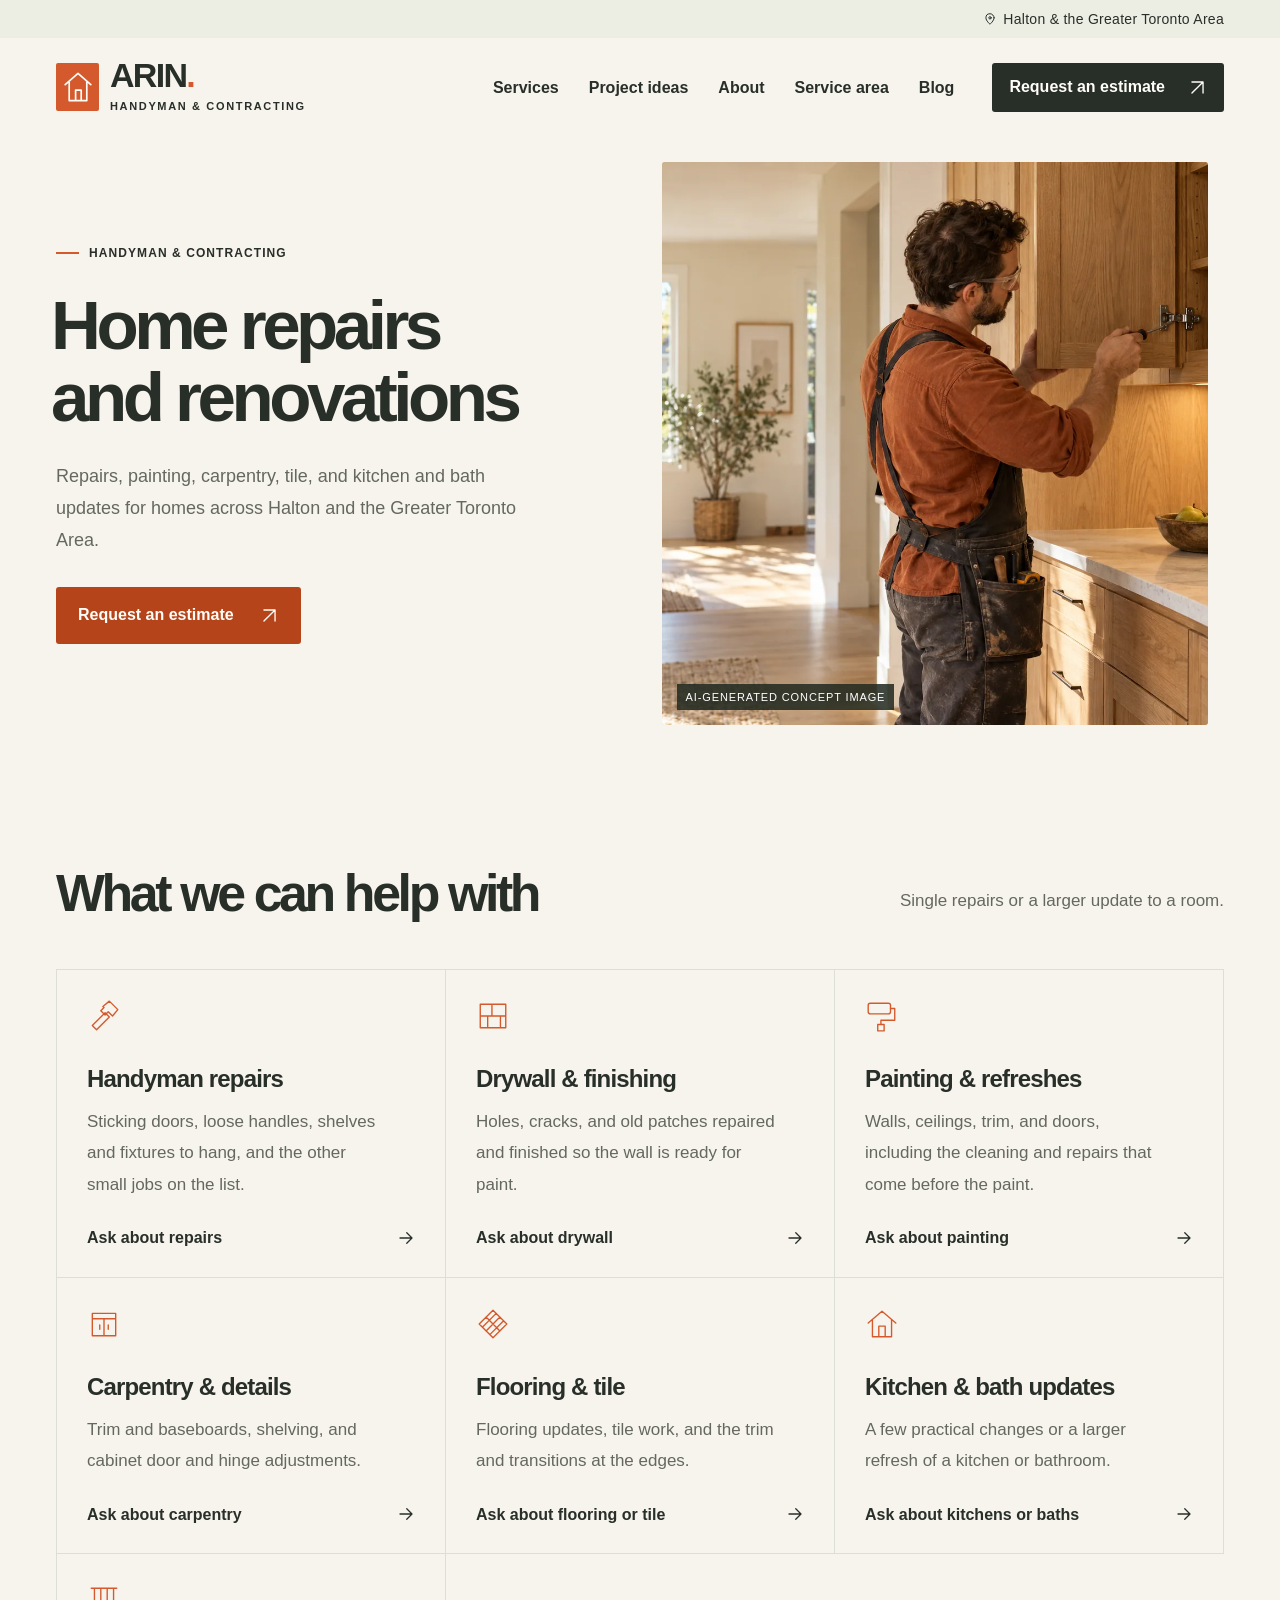
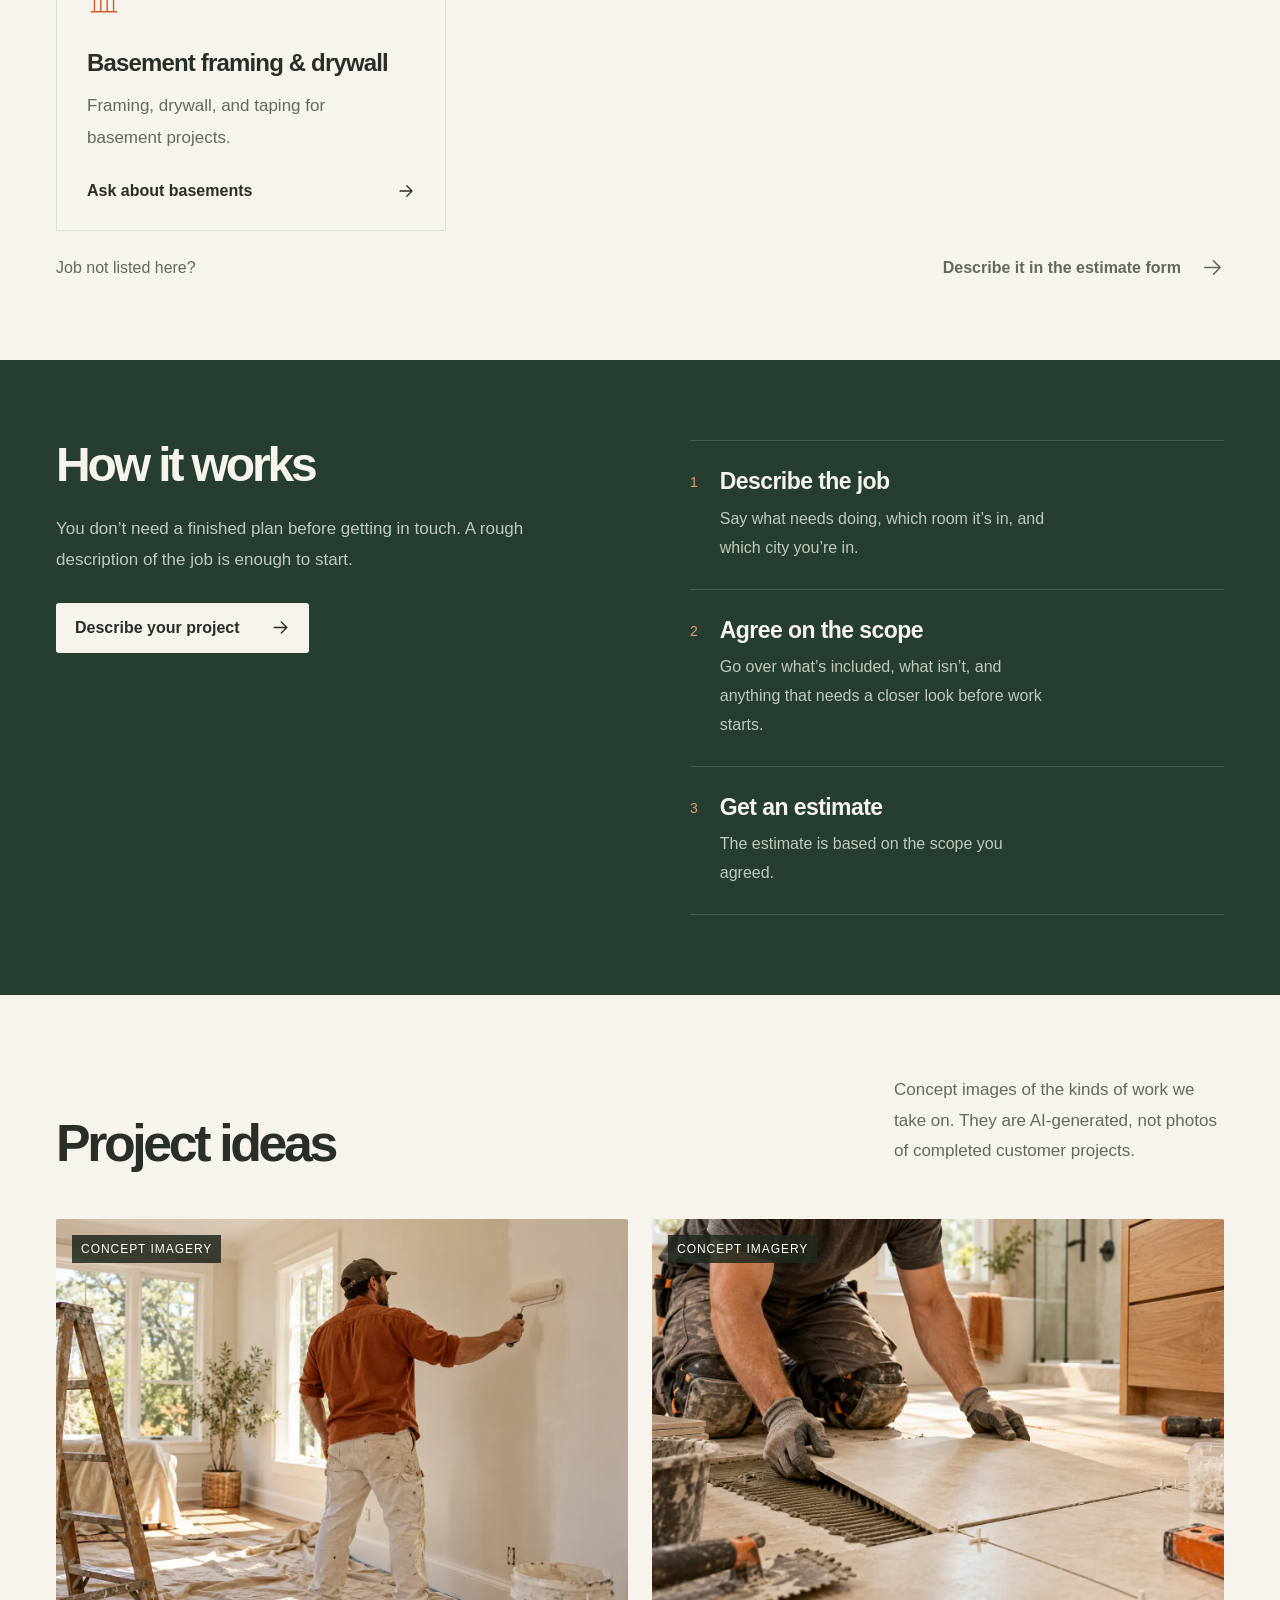
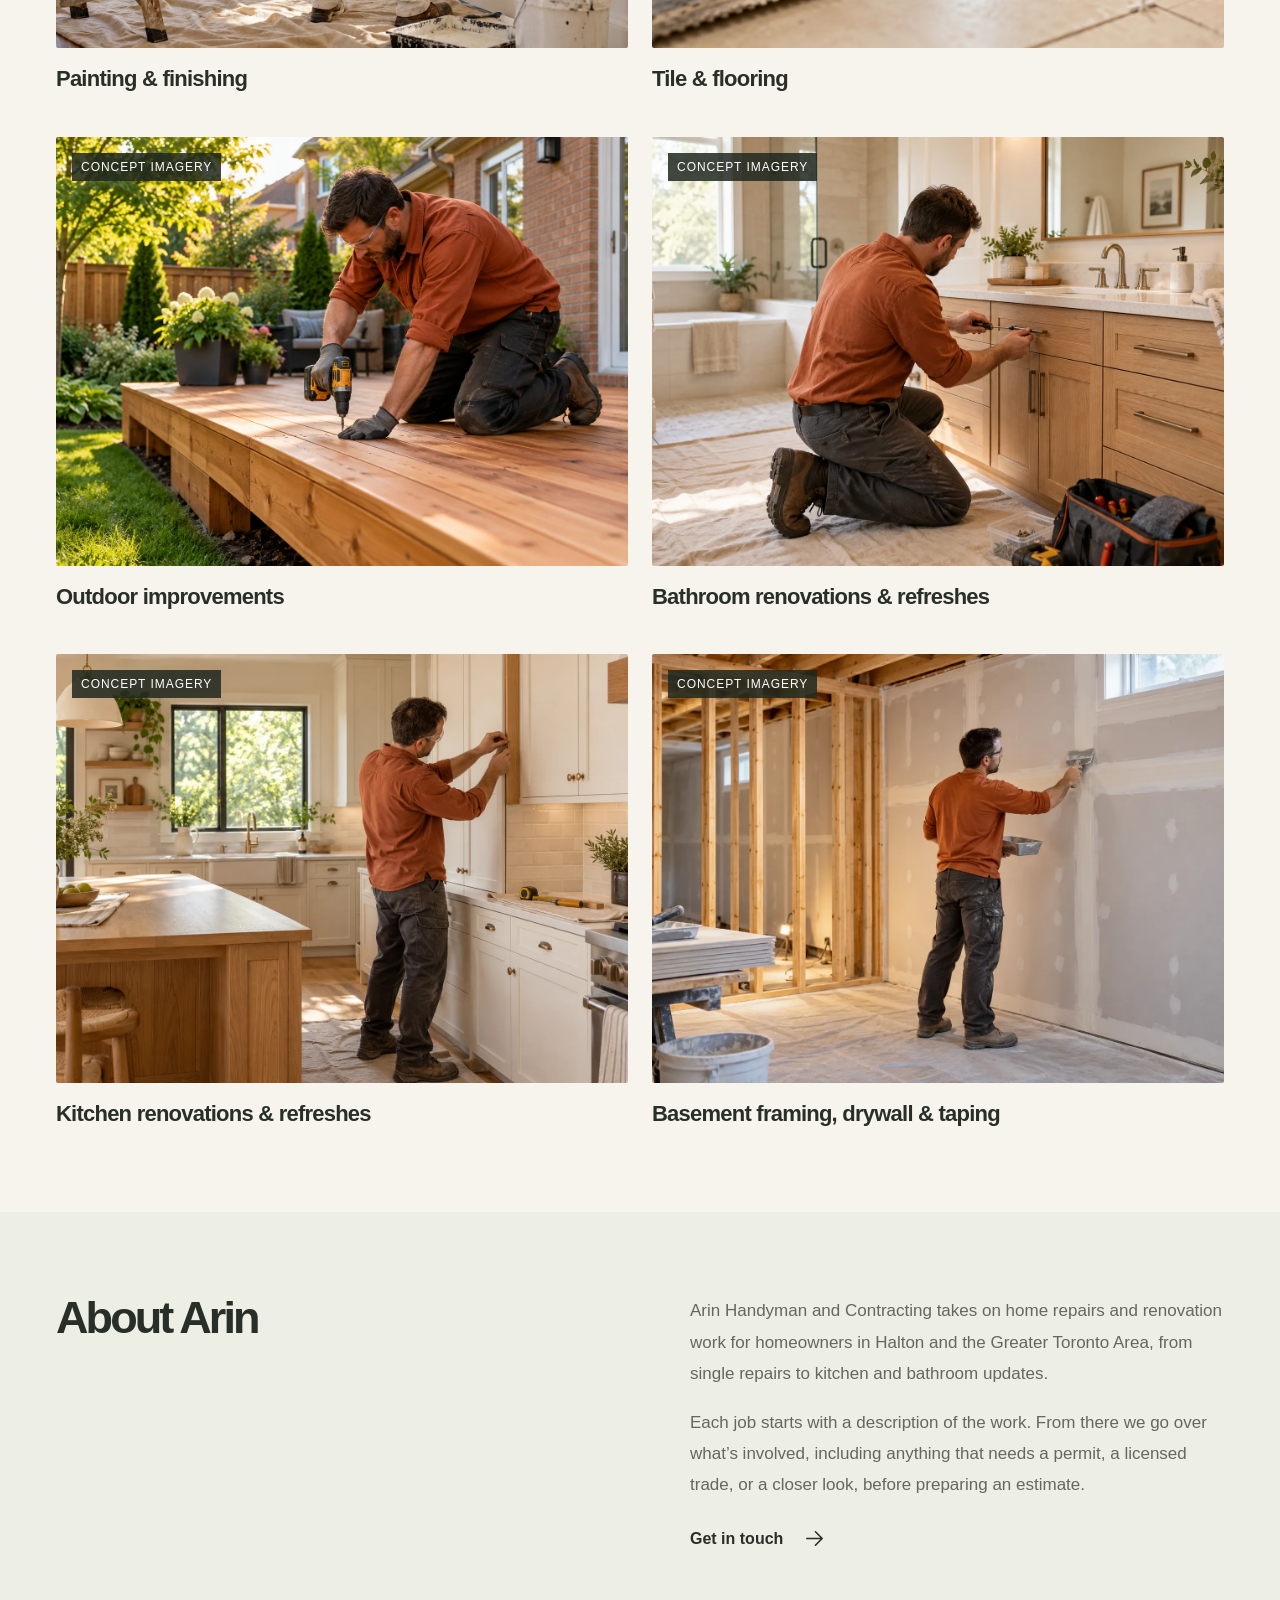
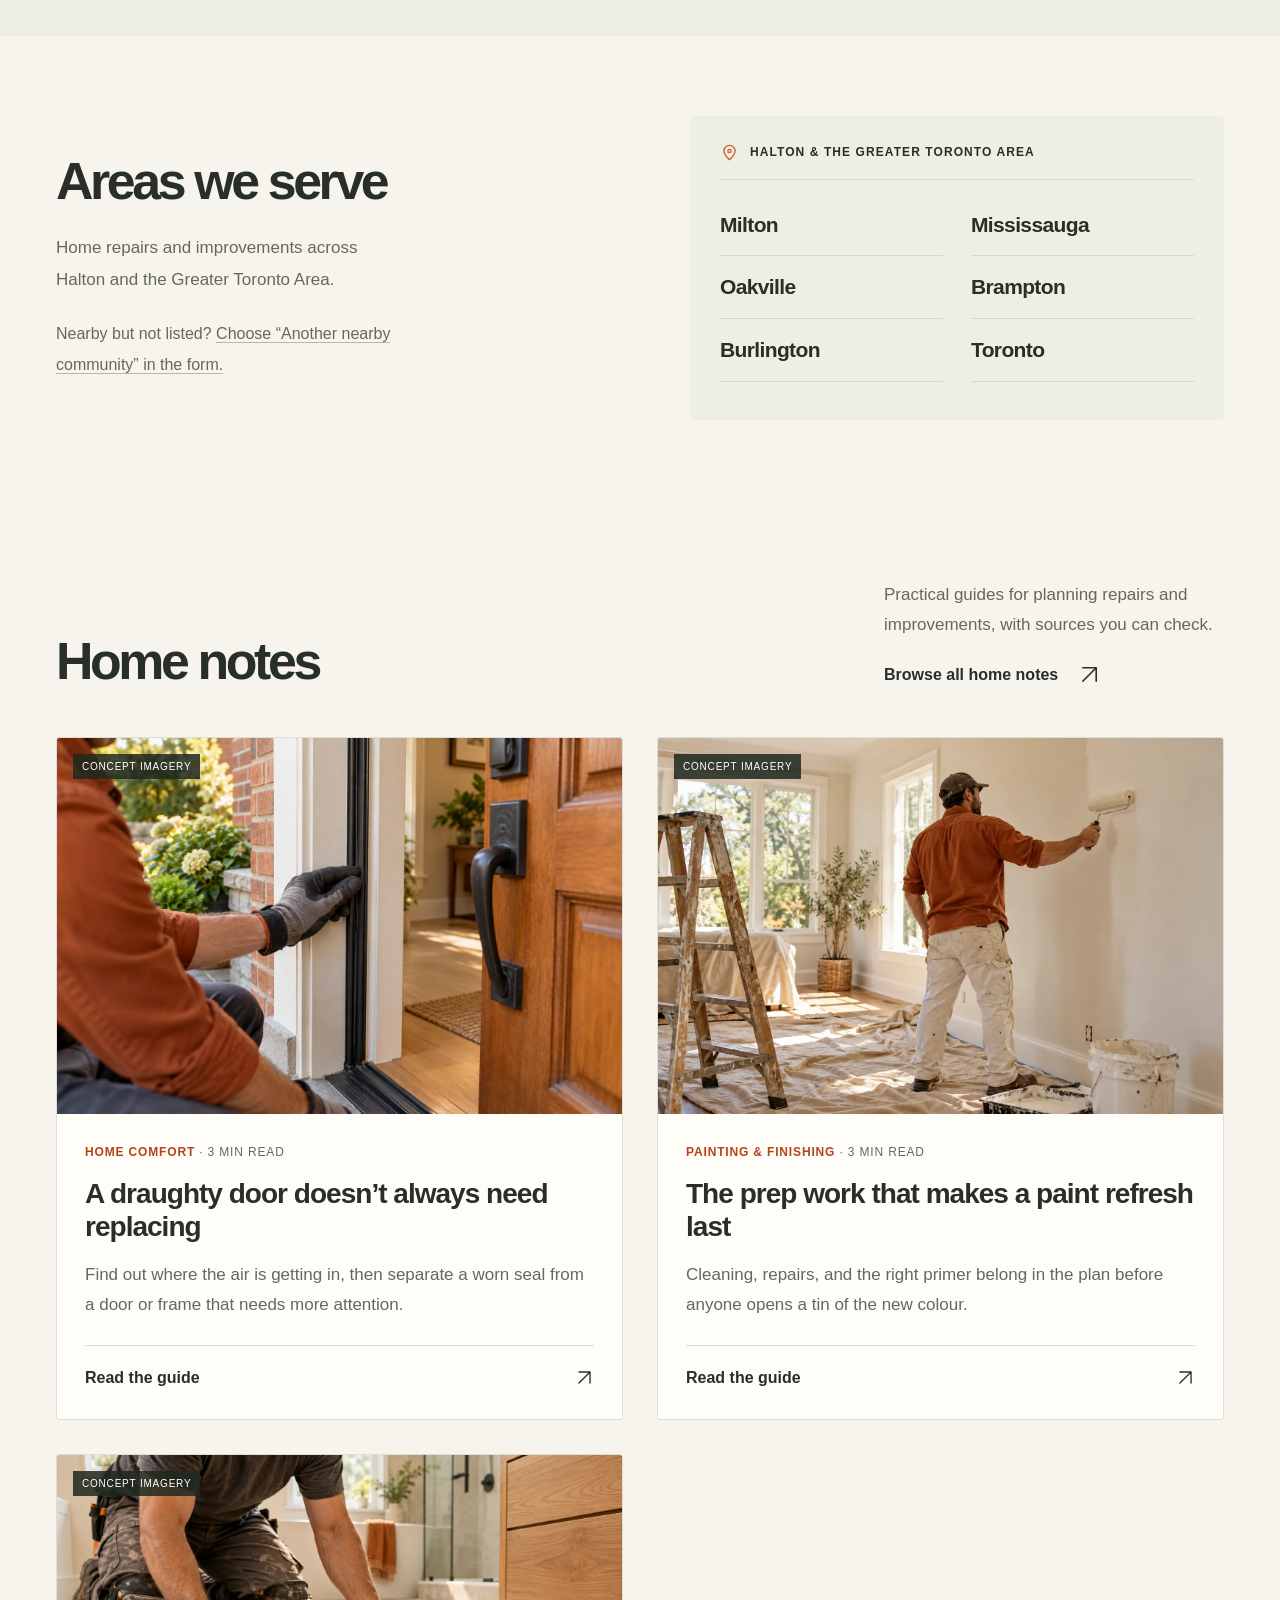
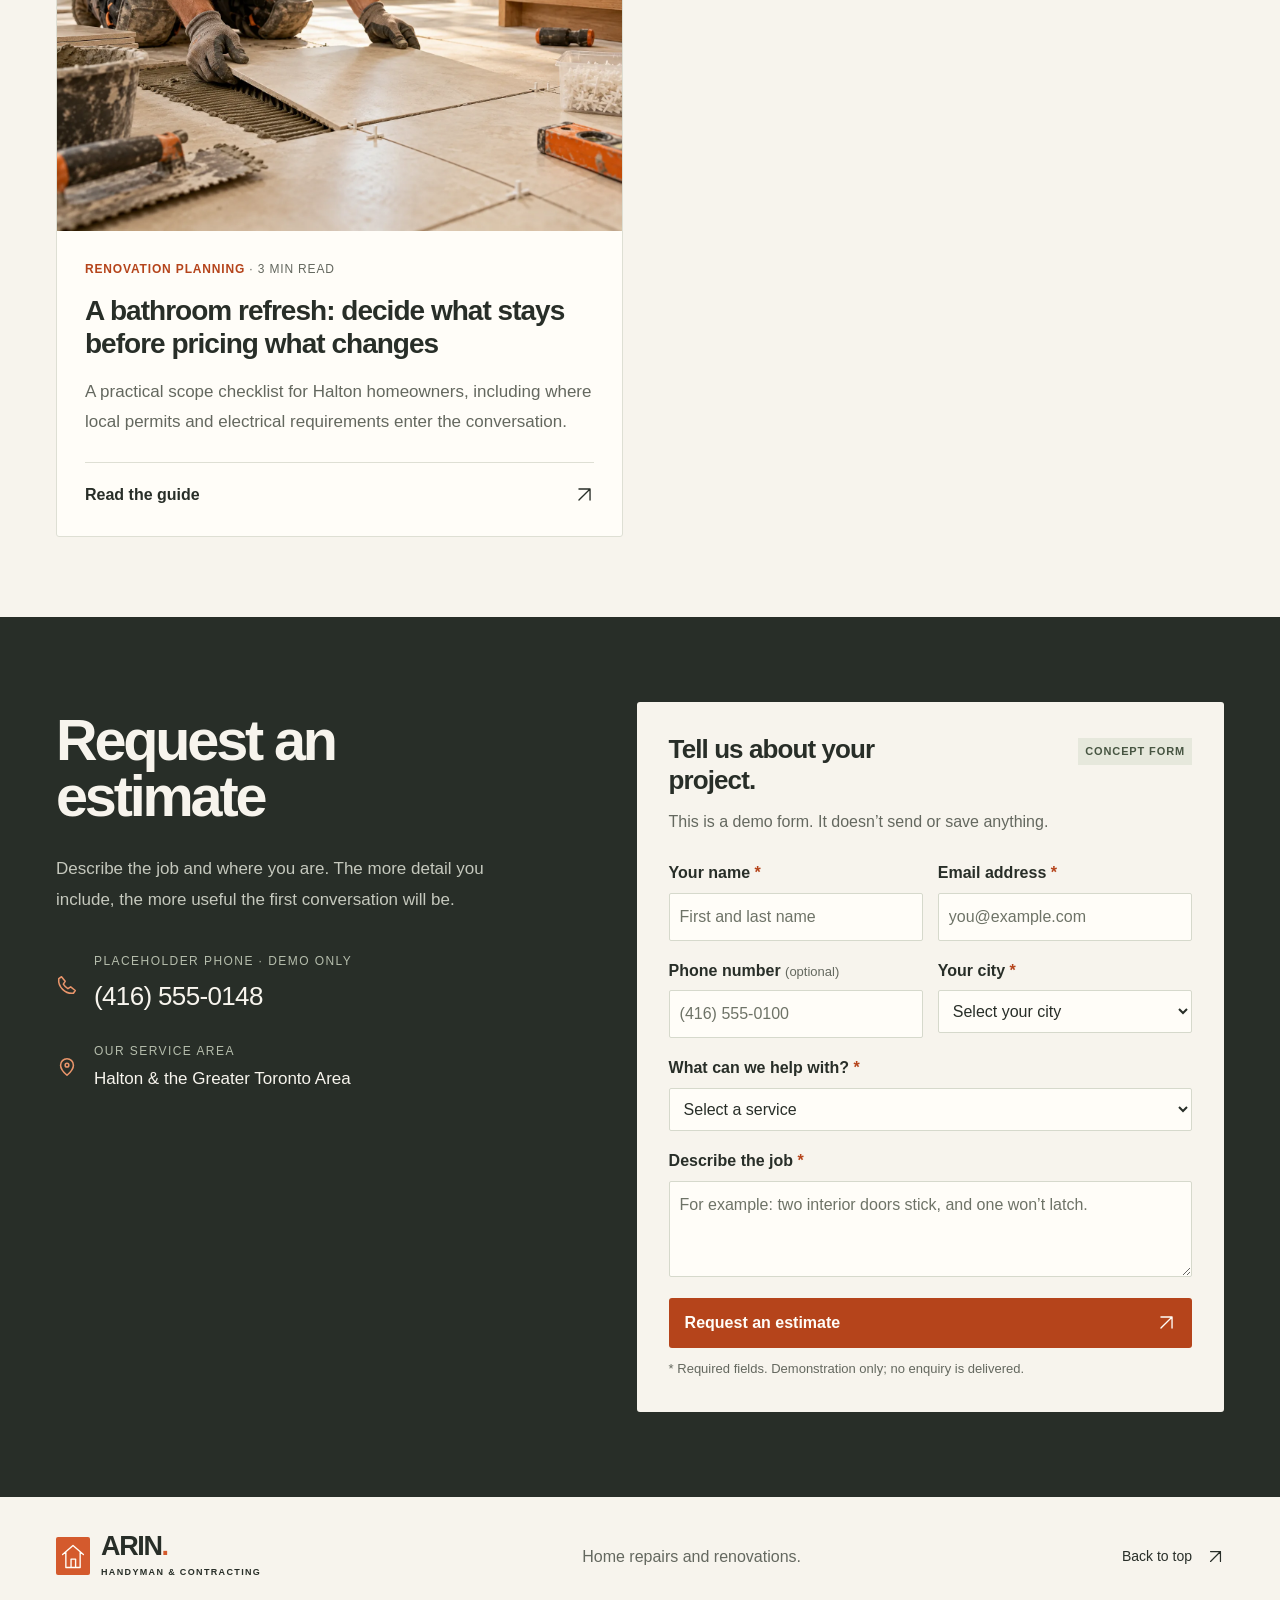
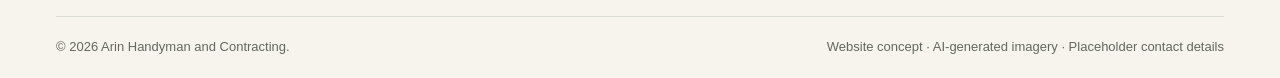
==== commit 9969cac1: "Add sitemap and agent discovery files" ====
--- a/site/index.html
+++ b/site/index.html
@@ -4,17 +4,71 @@
     <meta charset="utf-8" />
     <meta name="viewport" content="width=device-width, initial-scale=1" />
     <meta name="theme-color" content="#f7f4ed" />
-    <!-- SEO:START -->
-  <title>Handyman services in Halton | Arin Handyman and Contracting</title>
-  <meta name="description" content="Handyman repairs, drywall repair, interior painting, and room updates across Halton and the Greater Toronto Area. Website concept.">
-  <meta name="robots" content="noindex, follow">
-  <link rel="canonical" href="https://ariesyous.github.io/arinwebsite/">
-  <meta property="og:type" content="website"><meta property="og:locale" content="en_CA"><meta property="og:site_name" content="Arin Handyman and Contracting">
-  <meta property="og:title" content="Handyman services in Halton | Arin Handyman and Contracting"><meta property="og:description" content="Handyman repairs, drywall repair, interior painting, and room updates across Halton and the Greater Toronto Area. Website concept."><meta property="og:url" content="https://ariesyous.github.io/arinwebsite/">
-  <meta property="og:image" content="https://ariesyous.github.io/arinwebsite/assets/social-preview-v2.jpg"><meta property="og:image:secure_url" content="https://ariesyous.github.io/arinwebsite/assets/social-preview-v2.jpg"><meta property="og:image:type" content="image/jpeg"><meta property="og:image:width" content="1200"><meta property="og:image:height" content="630">
-  <meta property="og:image:alt" content="Arin Handyman and Contracting — Home repairs and renovations across Halton and the Greater Toronto Area, with AI-generated concept carpentry imagery.">
-  <meta name="twitter:card" content="summary_large_image"><meta name="twitter:title" content="Handyman services in Halton | Arin Handyman and Contracting"><meta name="twitter:description" content="Handyman repairs, drywall repair, interior painting, and room updates across Halton and the Greater Toronto Area. Website concept."><meta name="twitter:image" content="https://ariesyous.github.io/arinwebsite/assets/social-preview-v2.jpg"><meta name="twitter:image:alt" content="Arin Handyman and Contracting — Home repairs and renovations across Halton and the Greater Toronto Area, with AI-generated concept carpentry imagery.">
-  <!-- SEO:END -->
+    <meta
+      name="description"
+      content="Home repairs and renovations across Halton and the Greater Toronto Area. Website concept."
+    />
+    <title>Arin Handyman and Contracting | Home repairs &amp; renovations</title>
+    <link rel="canonical" href="https://ariesyous.github.io/arinwebsite/" />
+    <link rel="sitemap" type="application/xml" href="sitemap.xml" />
+    <link rel="describedby" type="text/plain" href="llms.txt" />
+    <script type="application/ld+json">
+      {
+        "@context": "https://schema.org",
+        "@type": "WebSite",
+        "name": "Arin Handyman and Contracting",
+        "url": "https://ariesyous.github.io/arinwebsite/",
+        "description": "Home repairs and renovations across Halton and the Greater Toronto Area. Website concept.",
+        "inLanguage": "en-CA"
+      }
+    </script>
+    <meta property="og:type" content="website" />
+    <meta property="og:locale" content="en_CA" />
+    <meta property="og:site_name" content="Arin Handyman and Contracting" />
+    <meta
+      property="og:title"
+      content="Arin Handyman and Contracting | Home repairs &amp; renovations"
+    />
+    <meta
+      property="og:description"
+      content="Home repairs and renovations across Halton and the Greater Toronto Area. Website concept."
+    />
+    <meta
+      property="og:url"
+      content="https://ariesyous.github.io/arinwebsite/"
+    />
+    <meta
+      property="og:image"
+      content="https://ariesyous.github.io/arinwebsite/assets/social-preview-v2.jpg"
+    />
+    <meta
+      property="og:image:secure_url"
+      content="https://ariesyous.github.io/arinwebsite/assets/social-preview-v2.jpg"
+    />
+    <meta property="og:image:type" content="image/jpeg" />
+    <meta property="og:image:width" content="1200" />
+    <meta property="og:image:height" content="630" />
+    <meta
+      property="og:image:alt"
+      content="Arin Handyman and Contracting — Home repairs and renovations across Halton and the Greater Toronto Area, with AI-generated concept carpentry imagery."
+    />
+    <meta name="twitter:card" content="summary_large_image" />
+    <meta
+      name="twitter:title"
+      content="Arin Handyman and Contracting | Home repairs &amp; renovations"
+    />
+    <meta
+      name="twitter:description"
+      content="Home repairs and renovations across Halton and the Greater Toronto Area. Website concept."
+    />
+    <meta
+      name="twitter:image"
+      content="https://ariesyous.github.io/arinwebsite/assets/social-preview-v2.jpg"
+    />
+    <meta
+      name="twitter:image:alt"
+      content="Arin Handyman and Contracting — Home repairs and renovations across Halton and the Greater Toronto Area, with AI-generated concept carpentry imagery."
+    />
     <link rel="icon" href="assets/favicon.svg" type="image/svg+xml" />
     <link
       rel="preload"
@@ -22,9 +76,9 @@
       as="image"
       fetchpriority="high"
     />
-    <link rel="stylesheet" href="styles.css?v=8" />
-    <link rel="stylesheet" href="blog/blog.css?v=2" />
-    <script src="script.js?v=4" defer></script>
+    <link rel="stylesheet" href="styles.css?v=7" />
+    <link rel="stylesheet" href="blog/blog.css?v=1" />
+    <script src="script.js?v=3" defer></script>
   </head>
   <body>
     <a class="skip-link" href="#main">Skip to content</a>
@@ -131,20 +185,15 @@
           <p class="eyebrow">
             <span class="little-line"></span> HANDYMAN &amp; CONTRACTING
           </p>
-          <h1 id="hero-title">Home repairs &amp; renovations in Halton</h1>
+          <h1 id="hero-title">Home repairs<br /> and renovations</h1>
           <p class="hero-description">
-            From the small jobs on your list to a room ready for a fresh start.
-            Repairs, drywall, painting, and home updates across Halton and the
-            Greater Toronto Area.
+            Repairs, painting, carpentry, tile, and kitchen and bath updates for
+            homes across Halton and the Greater Toronto Area.
           </p>
           <a class="button button-orange" href="#contact"
             >Request an estimate
             <svg aria-hidden="true" focusable="false" class="icon">
               <use href="#i-diagonal" /></svg
-          ></a>
-          <a class="hero-secondary text-link" href="#services"
-            >Explore our services
-            <svg class="icon" aria-hidden="true"><use href="#i-arrow" /></svg
           ></a>
         </div>
         <div class="hero-visual">
@@ -165,10 +214,7 @@
       >
         <div class="section-heading">
           <h2 id="services-title">What we can help with</h2>
-          <p>
-            Explore the scope, what to consider, and what to include in your
-            project brief.
-          </p>
+          <p>Single repairs or a larger update to a room.</p>
         </div>
         <div class="services-grid">
           <article class="service-card">
@@ -182,8 +228,11 @@
               Sticking doors, loose handles, shelves and fixtures to hang, and
               the other small jobs on the list.
             </p>
-            <a href="services/handyman-repairs/" class="service-link"
-              >Explore handyman repairs
+            <a
+              href="#contact"
+              data-service="Handyman repairs"
+              class="service-link"
+              >Ask about repairs
               <svg aria-hidden="true" focusable="false" class="icon">
                 <use href="#i-arrow" /></svg
             ></a>
@@ -194,13 +243,16 @@
                 <use href="#i-wall" />
               </svg>
             </div>
-            <h3>Drywall repair</h3>
+            <h3>Drywall &amp; finishing</h3>
             <p>
               Holes, cracks, and old patches repaired and finished so the wall
               is ready for paint.
             </p>
-            <a href="services/drywall-repair/" class="service-link"
-              >Explore drywall repair
+            <a
+              href="#contact"
+              data-service="Drywall & finishing"
+              class="service-link"
+              >Ask about drywall
               <svg aria-hidden="true" focusable="false" class="icon">
                 <use href="#i-arrow" /></svg
             ></a>
@@ -211,45 +263,97 @@
                 <use href="#i-paint" />
               </svg>
             </div>
-            <h3>Interior painting</h3>
+            <h3>Painting &amp; refreshes</h3>
             <p>
               Walls, ceilings, trim, and doors, including the cleaning and
               repairs that come before the paint.
             </p>
-            <a href="services/interior-painting/" class="service-link"
-              >Explore interior painting
-              <svg aria-hidden="true" focusable="false" class="icon">
-                <use href="#i-arrow" /></svg
-            ></a>
-          </article>
-        </div>
-        <div class="more-services">
-          <h3>Planning something else?</h3>
-          <ul>
-            <li>
-              <a href="#contact" data-service="Carpentry &amp; details"
-                >Carpentry &amp; details <span aria-hidden="true">↗</span></a
-              >
-            </li>
-            <li>
-              <a href="#contact" data-service="Flooring &amp; tile"
-                >Flooring &amp; tile <span aria-hidden="true">↗</span></a
-              >
-            </li>
-            <li>
-              <a href="#contact" data-service="Kitchen &amp; bath updates"
-                >Kitchen &amp; bath updates <span aria-hidden="true">↗</span></a
-              >
-            </li>
-            <li>
-              <a
-                href="#contact"
-                data-service="Basement framing, drywall &amp; taping"
-                >Basement framing &amp; drywall
-                <span aria-hidden="true">↗</span></a
-              >
-            </li>
-          </ul>
+            <a
+              href="#contact"
+              data-service="Painting & refreshes"
+              class="service-link"
+              >Ask about painting
+              <svg aria-hidden="true" focusable="false" class="icon">
+                <use href="#i-arrow" /></svg
+            ></a>
+          </article>
+          <article class="service-card">
+            <div class="service-card-top">
+              <svg aria-hidden="true" focusable="false" class="service-icon">
+                <use href="#i-carpentry" />
+              </svg>
+            </div>
+            <h3>Carpentry &amp; details</h3>
+            <p>
+              Trim and baseboards, shelving, and cabinet door and hinge
+              adjustments.
+            </p>
+            <a
+              href="#contact"
+              data-service="Carpentry & details"
+              class="service-link"
+              >Ask about carpentry
+              <svg aria-hidden="true" focusable="false" class="icon">
+                <use href="#i-arrow" /></svg
+            ></a>
+          </article>
+          <article class="service-card">
+            <div class="service-card-top">
+              <svg aria-hidden="true" focusable="false" class="service-icon">
+                <use href="#i-floor" />
+              </svg>
+            </div>
+            <h3>Flooring &amp; tile</h3>
+            <p>
+              Flooring updates, tile work, and the trim and transitions at the
+              edges.
+            </p>
+            <a
+              href="#contact"
+              data-service="Flooring & tile"
+              class="service-link"
+              >Ask about flooring or tile
+              <svg aria-hidden="true" focusable="false" class="icon">
+                <use href="#i-arrow" /></svg
+            ></a>
+          </article>
+          <article class="service-card">
+            <div class="service-card-top">
+              <svg aria-hidden="true" focusable="false" class="service-icon">
+                <use href="#i-home" />
+              </svg>
+            </div>
+            <h3>Kitchen &amp; bath updates</h3>
+            <p>
+              A few practical changes or a larger refresh of a kitchen or
+              bathroom.
+            </p>
+            <a
+              href="#contact"
+              data-service="Kitchen & bath updates"
+              class="service-link"
+              >Ask about kitchens or baths
+              <svg aria-hidden="true" focusable="false" class="icon">
+                <use href="#i-arrow" /></svg
+            ></a>
+          </article>
+          <article class="service-card">
+            <div class="service-card-top">
+              <svg aria-hidden="true" focusable="false" class="service-icon">
+                <use href="#i-framing" />
+              </svg>
+            </div>
+            <h3>Basement framing &amp; drywall</h3>
+            <p>Framing, drywall, and taping for basement projects.</p>
+            <a
+              href="#contact"
+              data-service="Basement framing, drywall & taping"
+              class="service-link"
+              >Ask about basements
+              <svg aria-hidden="true" focusable="false" class="icon">
+                <use href="#i-arrow" /></svg
+            ></a>
+          </article>
         </div>
         <div class="services-footer">
           <span>Job not listed here?</span
@@ -315,8 +419,8 @@
         <div class="section-heading">
           <h2 id="inspiration-title">Project ideas</h2>
           <p>
-            Two starting points for your plans. AI-generated concepts, not
-            completed customer projects.
+            Concept images of the kinds of work we take on. They are
+            AI-generated, not photos of completed customer projects.
           </p>
         </div>
         <div class="projects-grid">
@@ -324,41 +428,73 @@
             <div class="project-image">
               <img
                 src="assets/painting.webp"
-                alt="AI-generated concept of a painter refreshing a wall with protected flooring."
+                alt="AI-generated concept of a painter refreshing an interior wall with protective floor coverings."
                 width="1536"
                 height="1024"
                 loading="lazy"
               /><span class="image-label">CONCEPT IMAGERY</span>
             </div>
-            <h3>A room ready for a fresh colour</h3>
-            <p>
-              Decide which walls, trim, and doors are included, and identify the
-              repairs before choosing the finish.
-            </p>
-            <a class="text-link" href="services/interior-painting/"
-              >Plan an interior paint refresh
-              <svg class="icon" aria-hidden="true"><use href="#i-arrow" /></svg
-            ></a>
+            <h3>Painting &amp; finishing</h3>
+          </article>
+          <article class="project">
+            <div class="project-image">
+              <img
+                src="assets/tiling.webp"
+                alt="AI-generated concept of a tiler carefully positioning ivory tiles beside an oak bathroom vanity."
+                width="1536"
+                height="1024"
+                loading="lazy"
+              /><span class="image-label">CONCEPT IMAGERY</span>
+            </div>
+            <h3>Tile &amp; flooring</h3>
+          </article>
+          <article class="project">
+            <div class="project-image">
+              <img
+                src="assets/deck.webp"
+                alt="AI-generated concept of a carpenter fastening cedar deck boards in a sunny backyard."
+                width="1536"
+                height="1024"
+                loading="lazy"
+              /><span class="image-label">CONCEPT IMAGERY</span>
+            </div>
+            <h3>Outdoor improvements</h3>
+          </article>
+          <article class="project">
+            <div class="project-image">
+              <img
+                src="assets/bathroom-refresh.webp"
+                alt="AI-generated concept of a worker adjusting an oak vanity in a bright bathroom refresh."
+                width="1536"
+                height="1024"
+                loading="lazy"
+              /><span class="image-label">CONCEPT IMAGERY</span>
+            </div>
+            <h3>Bathroom renovations &amp; refreshes</h3>
           </article>
           <article class="project">
             <div class="project-image">
               <img
                 src="assets/kitchen-refresh.webp"
-                alt="AI-generated concept of a worker fitting oak trim in a kitchen."
+                alt="AI-generated concept of a worker fitting oak cabinet trim in a light-filled kitchen renovation."
                 width="1536"
                 height="1024"
                 loading="lazy"
               /><span class="image-label">CONCEPT IMAGERY</span>
             </div>
-            <h3>Small details that work better</h3>
-            <p>
-              Keep the cabinets and make a list of the doors, hinges, handles,
-              and trim that need attention.
-            </p>
-            <a class="text-link" href="services/handyman-repairs/"
-              >Explore small home repairs
-              <svg class="icon" aria-hidden="true"><use href="#i-arrow" /></svg
-            ></a>
+            <h3>Kitchen renovations &amp; refreshes</h3>
+          </article>
+          <article class="project">
+            <div class="project-image">
+              <img
+                src="assets/basement-drywall.webp"
+                alt="AI-generated concept of a worker taping basement drywall beside an exposed timber-framed partition."
+                width="1536"
+                height="1024"
+                loading="lazy"
+              /><span class="image-label">CONCEPT IMAGERY</span>
+            </div>
+            <h3>Basement framing, drywall &amp; taping</h3>
           </article>
         </div>
       </section>
@@ -400,9 +536,7 @@
           </p>
           <p class="area-question">
             Nearby but not listed?
-            <a href="#contact"
-              >Choose “Another nearby community” in the form.</a
-            >
+            <a href="#contact">Choose “Another nearby community” in the form.</a>
           </p>
         </div>
         <div class="areas-panel">
@@ -425,9 +559,18 @@
       <!-- BLOG:START -->
 <section class="section container home-blog" id="blog" aria-labelledby="blog-title">
   <div class="section-heading"><h2 id="blog-title">Home notes</h2><div class="blog-heading-copy"><p>Practical guides for planning repairs and improvements, with sources you can check.</p><a class="text-link" href="blog/">Browse all home notes <svg class="icon" aria-hidden="true" focusable="false"><use href="#i-diagonal"/></svg></a></div></div>
-  <div class="home-note-list"><a class="home-note" href="blog/draughty-door-repair-or-replace/"><span class="blog-category">Home comfort</span><h3>A draughty door doesn’t always need replacing</h3><span class="text-link">Read the guide <svg class="icon" aria-hidden="true" focusable="false"><use href="#i-diagonal"/></svg></span></a>
-<a class="home-note" href="blog/paint-preparation-that-lasts/"><span class="blog-category">Painting &amp; finishing</span><h3>The prep work that makes a paint refresh last</h3><span class="text-link">Read the guide <svg class="icon" aria-hidden="true" focusable="false"><use href="#i-diagonal"/></svg></span></a>
-<a class="home-note" href="blog/bathroom-refresh-planning-halton/"><span class="blog-category">Renovation planning</span><h3>A bathroom refresh: decide what stays before pricing what changes</h3><span class="text-link">Read the guide <svg class="icon" aria-hidden="true" focusable="false"><use href="#i-diagonal"/></svg></span></a></div>
+  <div class="blog-grid home-blog-grid"><a class="blog-card" href="blog/draughty-door-repair-or-replace/">
+  <div class="blog-card-image"><img src="assets/door-weatherstripping.webp" alt="AI-generated concept of a gloved hand checking the weatherstripping on an open exterior door." width="1536" height="1024" loading="lazy"><span class="image-label">CONCEPT IMAGERY</span></div>
+  <div class="blog-card-copy"><p class="blog-category">Home comfort <span>· 3 min read</span></p><h3>A draughty door doesn’t always need replacing</h3><p>Find out where the air is getting in, then separate a worn seal from a door or frame that needs more attention.</p><span class="blog-read">Read the guide <svg class="icon" aria-hidden="true" focusable="false"><use href="#i-diagonal"/></svg></span></div>
+</a>
+<a class="blog-card" href="blog/paint-preparation-that-lasts/">
+  <div class="blog-card-image"><img src="assets/painting.webp" alt="AI-generated concept of a painter refreshing a wall in a naturally lit room with protected floors." width="1536" height="1024" loading="lazy"><span class="image-label">CONCEPT IMAGERY</span></div>
+  <div class="blog-card-copy"><p class="blog-category">Painting &amp; finishing <span>· 3 min read</span></p><h3>The prep work that makes a paint refresh last</h3><p>Cleaning, repairs, and the right primer belong in the plan before anyone opens a tin of the new colour.</p><span class="blog-read">Read the guide <svg class="icon" aria-hidden="true" focusable="false"><use href="#i-diagonal"/></svg></span></div>
+</a>
+<a class="blog-card" href="blog/bathroom-refresh-planning-halton/">
+  <div class="blog-card-image"><img src="assets/tiling.webp" alt="AI-generated concept of a tiler working beside a natural oak bathroom vanity." width="1536" height="1024" loading="lazy"><span class="image-label">CONCEPT IMAGERY</span></div>
+  <div class="blog-card-copy"><p class="blog-category">Renovation planning <span>· 3 min read</span></p><h3>A bathroom refresh: decide what stays before pricing what changes</h3><p>A practical scope checklist for Halton homeowners, including where local permits and electrical requirements enter the conversation.</p><span class="blog-read">Read the guide <svg class="icon" aria-hidden="true" focusable="false"><use href="#i-diagonal"/></svg></span></div>
+</a></div>
 </section>
       <!-- BLOG:END -->
       <section
@@ -439,8 +582,8 @@
           <div class="contact-copy">
             <h2 id="contact-title">Request an estimate</h2>
             <p>
-              Start with your city and what needs attention. This preview form
-              does not send or save an enquiry.
+              Describe the job and where you are. The more detail you include,
+              the more useful the first conversation will be.
             </p>
             <div class="contact-detail">
               <svg aria-hidden="true" focusable="false" class="icon">
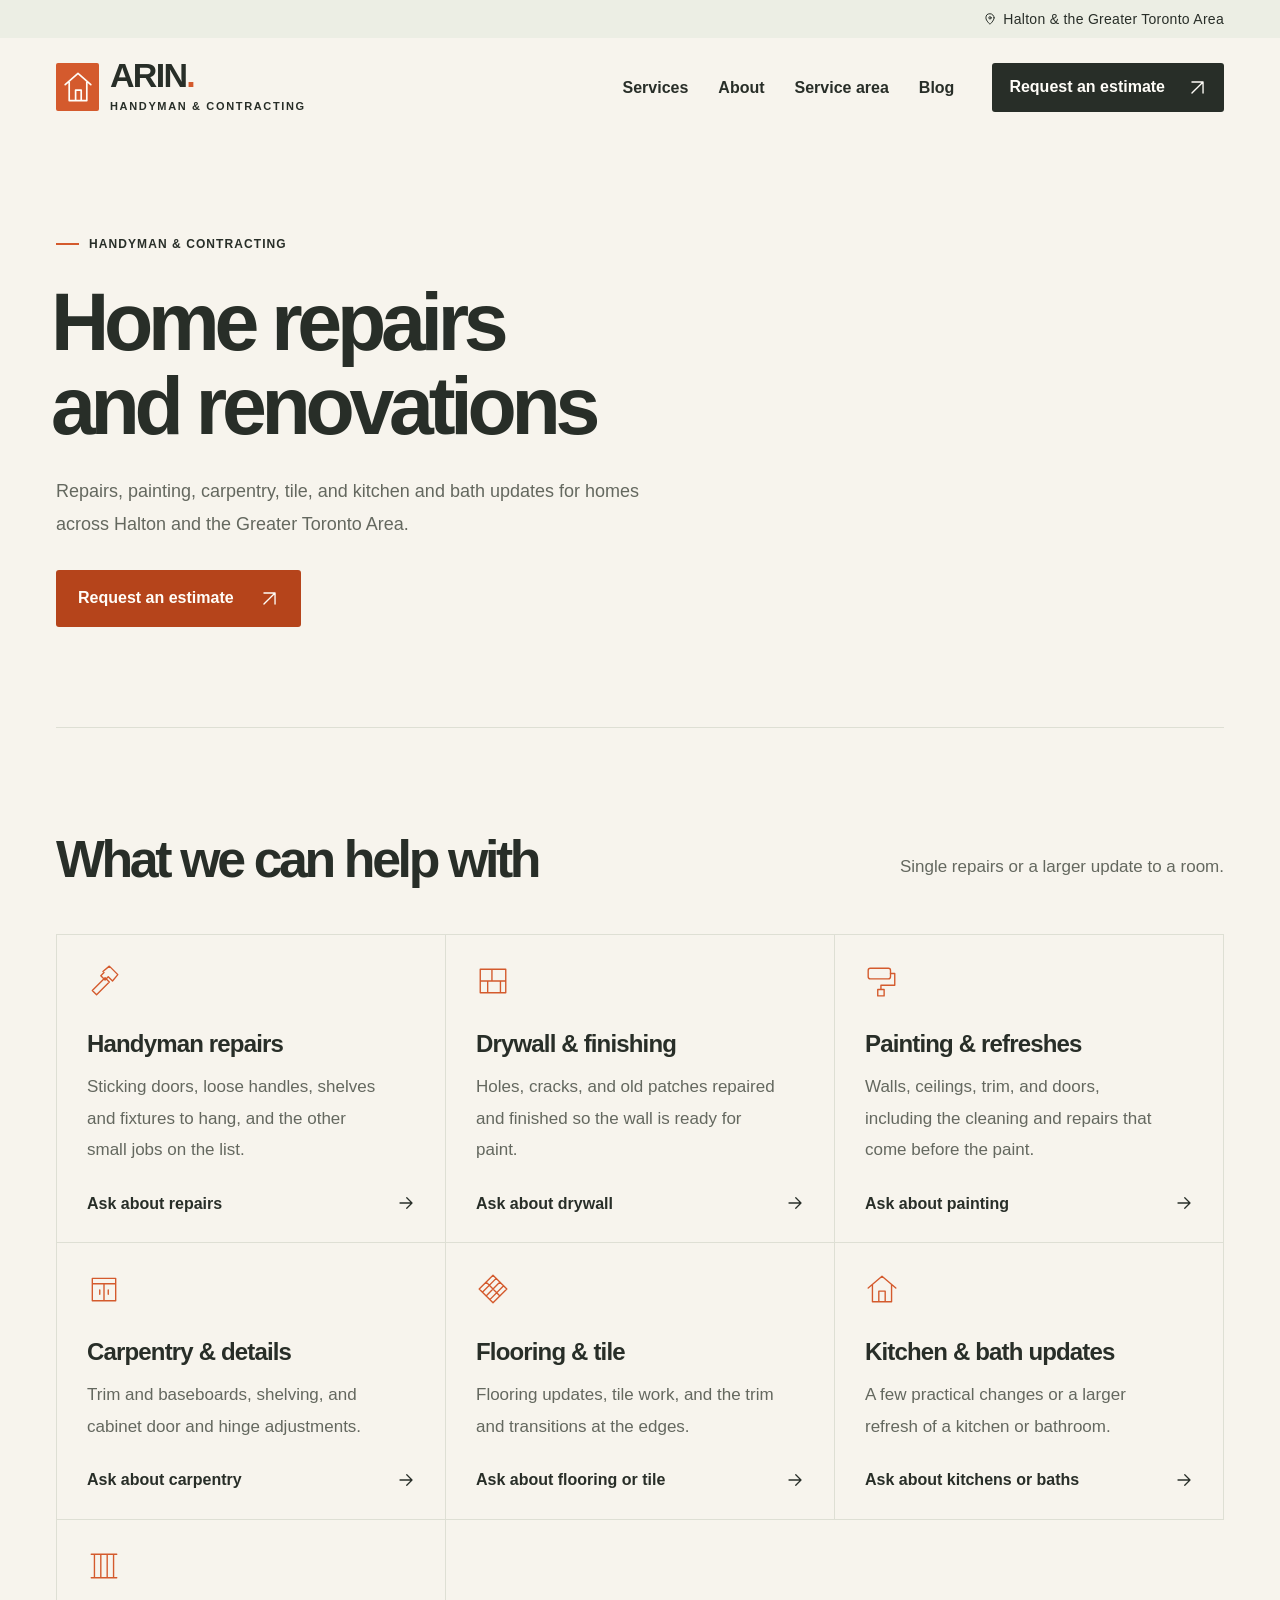
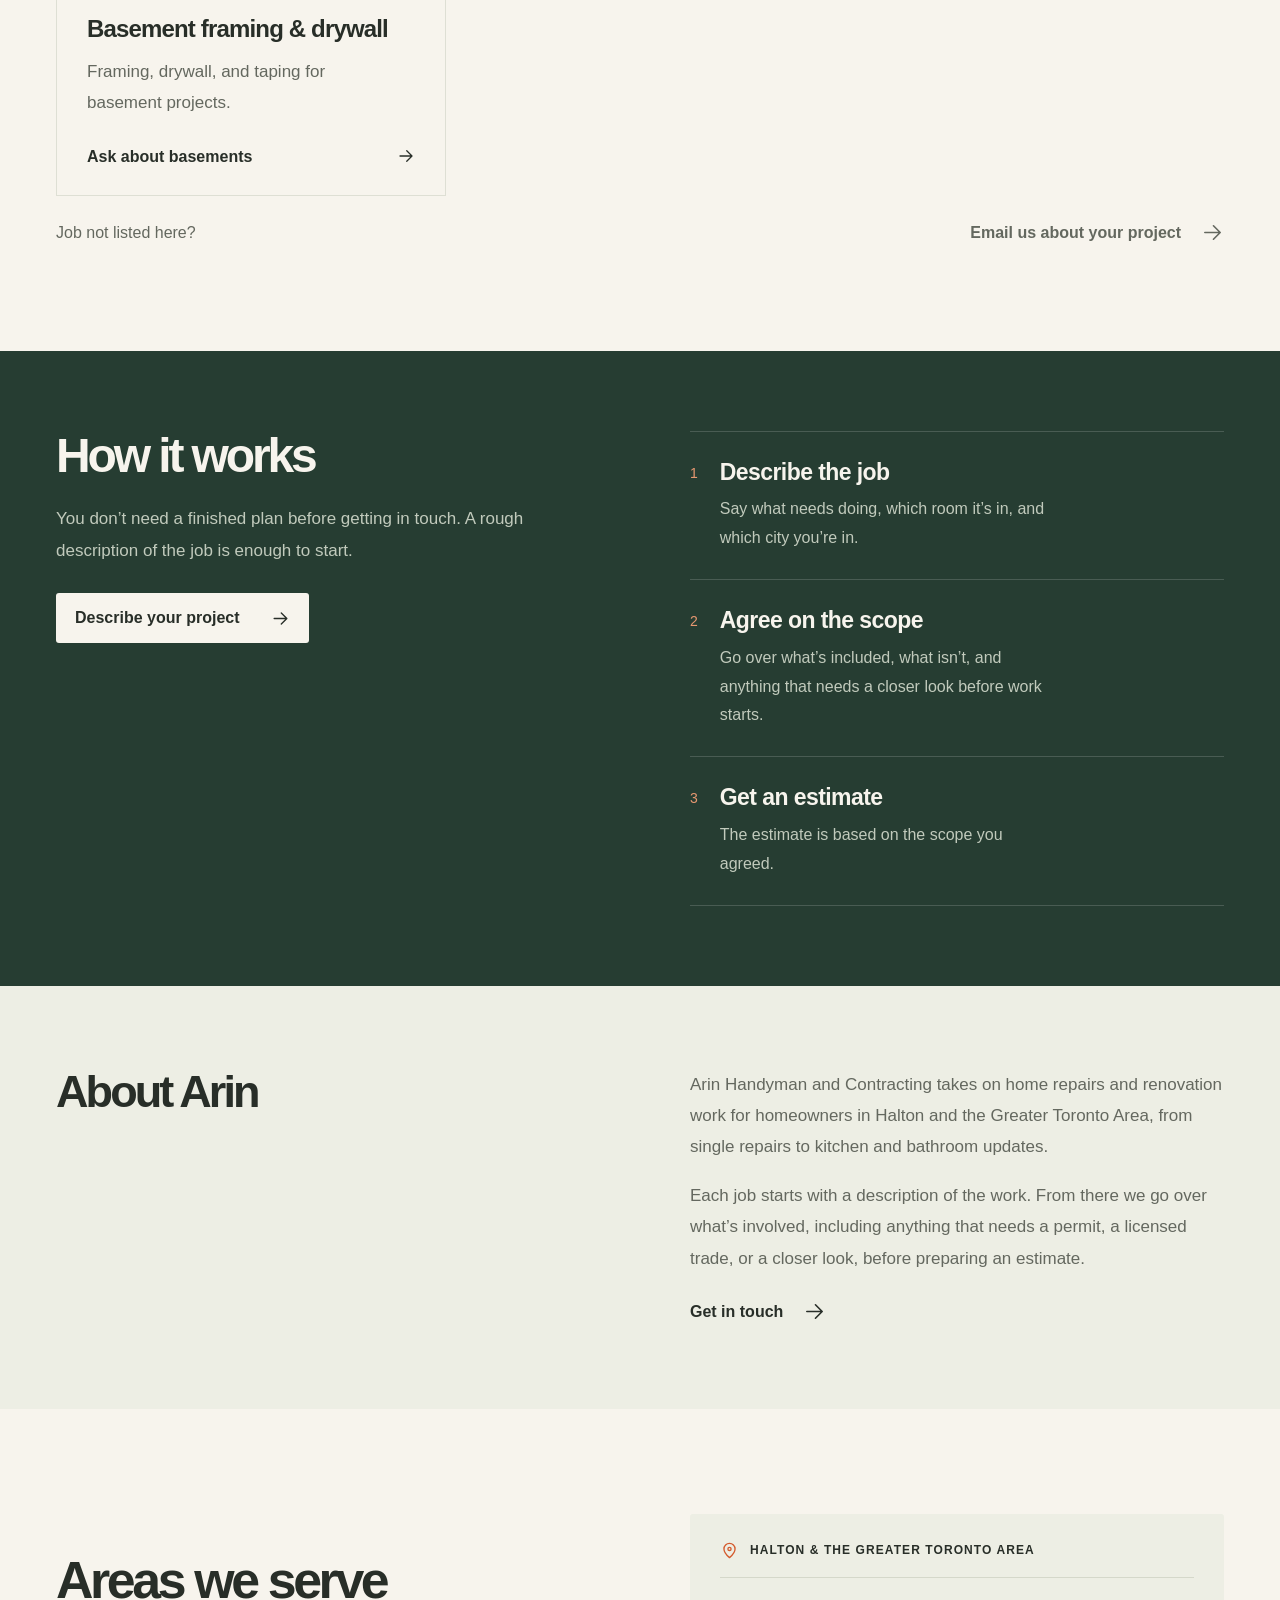
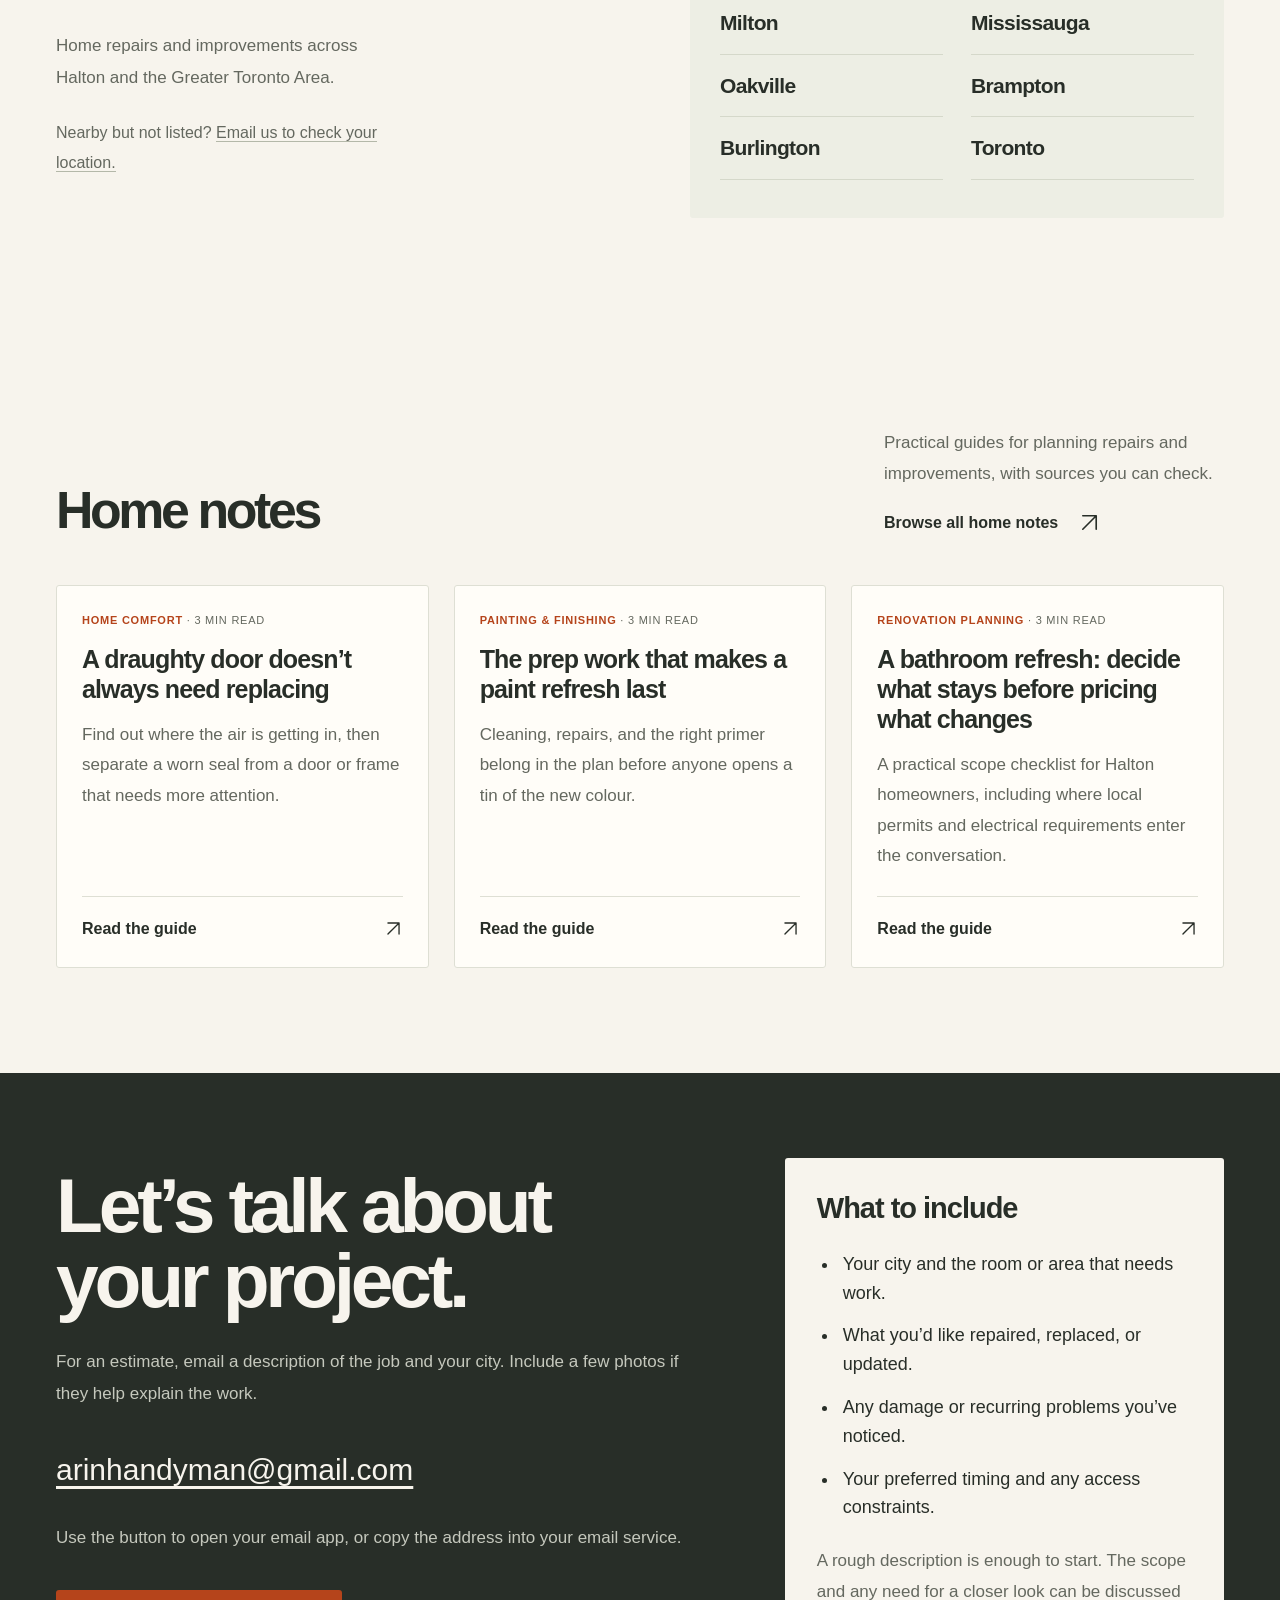
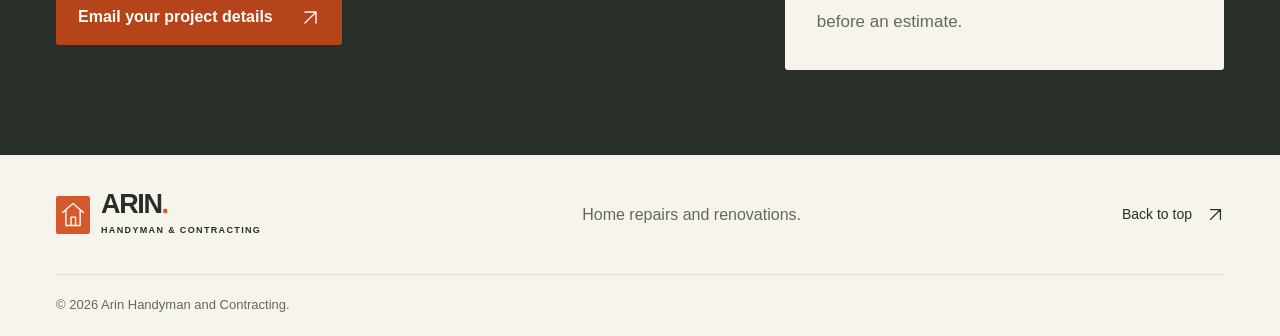
==== commit 5c420fb1: "Prepare production site with email enquiries and remove concept content" ====
--- a/site/index.html
+++ b/site/index.html
@@ -6,7 +6,7 @@
     <meta name="theme-color" content="#f7f4ed" />
     <meta
       name="description"
-      content="Home repairs and renovations across Halton and the Greater Toronto Area. Website concept."
+      content="Home repairs and renovations across Halton and the Greater Toronto Area."
     />
     <title>Arin Handyman and Contracting | Home repairs &amp; renovations</title>
     <link rel="canonical" href="https://ariesyous.github.io/arinwebsite/" />
@@ -18,7 +18,7 @@
         "@type": "WebSite",
         "name": "Arin Handyman and Contracting",
         "url": "https://ariesyous.github.io/arinwebsite/",
-        "description": "Home repairs and renovations across Halton and the Greater Toronto Area. Website concept.",
+        "description": "Home repairs and renovations across Halton and the Greater Toronto Area.",
         "inLanguage": "en-CA"
       }
     </script>
@@ -31,7 +31,7 @@
     />
     <meta
       property="og:description"
-      content="Home repairs and renovations across Halton and the Greater Toronto Area. Website concept."
+      content="Home repairs and renovations across Halton and the Greater Toronto Area."
     />
     <meta
       property="og:url"
@@ -39,18 +39,18 @@
     />
     <meta
       property="og:image"
-      content="https://ariesyous.github.io/arinwebsite/assets/social-preview-v2.jpg"
+      content="https://ariesyous.github.io/arinwebsite/assets/social-preview-v3.jpg"
     />
     <meta
       property="og:image:secure_url"
-      content="https://ariesyous.github.io/arinwebsite/assets/social-preview-v2.jpg"
+      content="https://ariesyous.github.io/arinwebsite/assets/social-preview-v3.jpg"
     />
     <meta property="og:image:type" content="image/jpeg" />
     <meta property="og:image:width" content="1200" />
     <meta property="og:image:height" content="630" />
     <meta
       property="og:image:alt"
-      content="Arin Handyman and Contracting — Home repairs and renovations across Halton and the Greater Toronto Area, with AI-generated concept carpentry imagery."
+      content="Arin Handyman and Contracting — Home repairs and renovations across Halton and the Greater Toronto Area."
     />
     <meta name="twitter:card" content="summary_large_image" />
     <meta
@@ -59,26 +59,20 @@
     />
     <meta
       name="twitter:description"
-      content="Home repairs and renovations across Halton and the Greater Toronto Area. Website concept."
+      content="Home repairs and renovations across Halton and the Greater Toronto Area."
     />
     <meta
       name="twitter:image"
-      content="https://ariesyous.github.io/arinwebsite/assets/social-preview-v2.jpg"
+      content="https://ariesyous.github.io/arinwebsite/assets/social-preview-v3.jpg"
     />
     <meta
       name="twitter:image:alt"
-      content="Arin Handyman and Contracting — Home repairs and renovations across Halton and the Greater Toronto Area, with AI-generated concept carpentry imagery."
+      content="Arin Handyman and Contracting — Home repairs and renovations across Halton and the Greater Toronto Area."
     />
     <link rel="icon" href="assets/favicon.svg" type="image/svg+xml" />
-    <link
-      rel="preload"
-      href="assets/carpentry.webp"
-      as="image"
-      fetchpriority="high"
-    />
-    <link rel="stylesheet" href="styles.css?v=7" />
-    <link rel="stylesheet" href="blog/blog.css?v=1" />
-    <script src="script.js?v=3" defer></script>
+    <link rel="stylesheet" href="styles.css?v=8" />
+    <link rel="stylesheet" href="blog/blog.css?v=2" />
+    <script src="script.js?v=4" defer></script>
   </head>
   <body>
     <a class="skip-link" href="#main">Skip to content</a>
@@ -121,12 +115,6 @@
         </symbol>
         <symbol id="i-home" viewBox="0 0 32 32">
           <path d="M3 15 16 4l13 11M7 12v16h18V12M13 28V18h6v10" />
-        </symbol>
-        <symbol id="i-check" viewBox="0 0 24 24">
-          <path d="m5 12 4 4L19 6" />
-        </symbol>
-        <symbol id="i-phone" viewBox="0 0 24 24">
-          <path d="m6 3 4 5-2 3a15 15 0 0 0 5 5l3-2 5 4-2 3C10 22 2 14 3 5z" />
         </symbol>
       </defs>
     </svg>
@@ -168,7 +156,7 @@
         </button>
         <nav id="primary-navigation" aria-label="Main navigation">
           <a href="#services">Services</a
-          ><a href="#inspiration">Project ideas</a><a href="#about">About</a
+          ><a href="#about">About</a
           ><a href="#areas">Service area</a><a href="blog/">Blog</a
           ><a class="button button-dark header-cta" href="#contact"
             >Request an estimate
@@ -196,15 +184,6 @@
               <use href="#i-diagonal" /></svg
           ></a>
         </div>
-        <div class="hero-visual">
-          <img
-            src="assets/carpentry.webp"
-            alt="Concept image of a carpenter carefully adjusting natural oak kitchen cabinetry."
-            width="1536"
-            height="1024"
-            fetchpriority="high"
-          /><span class="image-label">AI-GENERATED CONCEPT IMAGE</span>
-        </div>
       </section>
 
       <section
@@ -230,7 +209,6 @@
             </p>
             <a
               href="#contact"
-              data-service="Handyman repairs"
               class="service-link"
               >Ask about repairs
               <svg aria-hidden="true" focusable="false" class="icon">
@@ -250,7 +228,6 @@
             </p>
             <a
               href="#contact"
-              data-service="Drywall & finishing"
               class="service-link"
               >Ask about drywall
               <svg aria-hidden="true" focusable="false" class="icon">
@@ -270,7 +247,6 @@
             </p>
             <a
               href="#contact"
-              data-service="Painting & refreshes"
               class="service-link"
               >Ask about painting
               <svg aria-hidden="true" focusable="false" class="icon">
@@ -290,7 +266,6 @@
             </p>
             <a
               href="#contact"
-              data-service="Carpentry & details"
               class="service-link"
               >Ask about carpentry
               <svg aria-hidden="true" focusable="false" class="icon">
@@ -310,7 +285,6 @@
             </p>
             <a
               href="#contact"
-              data-service="Flooring & tile"
               class="service-link"
               >Ask about flooring or tile
               <svg aria-hidden="true" focusable="false" class="icon">
@@ -330,7 +304,6 @@
             </p>
             <a
               href="#contact"
-              data-service="Kitchen & bath updates"
               class="service-link"
               >Ask about kitchens or baths
               <svg aria-hidden="true" focusable="false" class="icon">
@@ -347,7 +320,6 @@
             <p>Framing, drywall, and taping for basement projects.</p>
             <a
               href="#contact"
-              data-service="Basement framing, drywall & taping"
               class="service-link"
               >Ask about basements
               <svg aria-hidden="true" focusable="false" class="icon">
@@ -358,7 +330,7 @@
         <div class="services-footer">
           <span>Job not listed here?</span
           ><a class="text-link" href="#contact"
-            >Describe it in the estimate form
+            >Email us about your project
             <svg aria-hidden="true" focusable="false" class="icon">
               <use href="#i-arrow" /></svg
           ></a>
@@ -411,96 +383,7 @@
         </div>
       </section>
 
-      <section
-        class="section container inspiration"
-        id="inspiration"
-        aria-labelledby="inspiration-title"
-      >
-        <div class="section-heading">
-          <h2 id="inspiration-title">Project ideas</h2>
-          <p>
-            Concept images of the kinds of work we take on. They are
-            AI-generated, not photos of completed customer projects.
-          </p>
-        </div>
-        <div class="projects-grid">
-          <article class="project">
-            <div class="project-image">
-              <img
-                src="assets/painting.webp"
-                alt="AI-generated concept of a painter refreshing an interior wall with protective floor coverings."
-                width="1536"
-                height="1024"
-                loading="lazy"
-              /><span class="image-label">CONCEPT IMAGERY</span>
-            </div>
-            <h3>Painting &amp; finishing</h3>
-          </article>
-          <article class="project">
-            <div class="project-image">
-              <img
-                src="assets/tiling.webp"
-                alt="AI-generated concept of a tiler carefully positioning ivory tiles beside an oak bathroom vanity."
-                width="1536"
-                height="1024"
-                loading="lazy"
-              /><span class="image-label">CONCEPT IMAGERY</span>
-            </div>
-            <h3>Tile &amp; flooring</h3>
-          </article>
-          <article class="project">
-            <div class="project-image">
-              <img
-                src="assets/deck.webp"
-                alt="AI-generated concept of a carpenter fastening cedar deck boards in a sunny backyard."
-                width="1536"
-                height="1024"
-                loading="lazy"
-              /><span class="image-label">CONCEPT IMAGERY</span>
-            </div>
-            <h3>Outdoor improvements</h3>
-          </article>
-          <article class="project">
-            <div class="project-image">
-              <img
-                src="assets/bathroom-refresh.webp"
-                alt="AI-generated concept of a worker adjusting an oak vanity in a bright bathroom refresh."
-                width="1536"
-                height="1024"
-                loading="lazy"
-              /><span class="image-label">CONCEPT IMAGERY</span>
-            </div>
-            <h3>Bathroom renovations &amp; refreshes</h3>
-          </article>
-          <article class="project">
-            <div class="project-image">
-              <img
-                src="assets/kitchen-refresh.webp"
-                alt="AI-generated concept of a worker fitting oak cabinet trim in a light-filled kitchen renovation."
-                width="1536"
-                height="1024"
-                loading="lazy"
-              /><span class="image-label">CONCEPT IMAGERY</span>
-            </div>
-            <h3>Kitchen renovations &amp; refreshes</h3>
-          </article>
-          <article class="project">
-            <div class="project-image">
-              <img
-                src="assets/basement-drywall.webp"
-                alt="AI-generated concept of a worker taping basement drywall beside an exposed timber-framed partition."
-                width="1536"
-                height="1024"
-                loading="lazy"
-              /><span class="image-label">CONCEPT IMAGERY</span>
-            </div>
-            <h3>Basement framing, drywall &amp; taping</h3>
-          </article>
-        </div>
-      </section>
-
       <section class="about-section" id="about" aria-labelledby="about-title">
-        <!-- Add a real photo of Arin and a true sentence or two about Arin's background here. -->
         <div class="container about-inner">
           <h2 id="about-title">About Arin</h2>
           <div class="about-copy">
@@ -536,7 +419,7 @@
           </p>
           <p class="area-question">
             Nearby but not listed?
-            <a href="#contact">Choose “Another nearby community” in the form.</a>
+            <a href="#contact">Email us to check your location.</a>
           </p>
         </div>
         <div class="areas-panel">
@@ -560,172 +443,37 @@
 <section class="section container home-blog" id="blog" aria-labelledby="blog-title">
   <div class="section-heading"><h2 id="blog-title">Home notes</h2><div class="blog-heading-copy"><p>Practical guides for planning repairs and improvements, with sources you can check.</p><a class="text-link" href="blog/">Browse all home notes <svg class="icon" aria-hidden="true" focusable="false"><use href="#i-diagonal"/></svg></a></div></div>
   <div class="blog-grid home-blog-grid"><a class="blog-card" href="blog/draughty-door-repair-or-replace/">
-  <div class="blog-card-image"><img src="assets/door-weatherstripping.webp" alt="AI-generated concept of a gloved hand checking the weatherstripping on an open exterior door." width="1536" height="1024" loading="lazy"><span class="image-label">CONCEPT IMAGERY</span></div>
   <div class="blog-card-copy"><p class="blog-category">Home comfort <span>· 3 min read</span></p><h3>A draughty door doesn’t always need replacing</h3><p>Find out where the air is getting in, then separate a worn seal from a door or frame that needs more attention.</p><span class="blog-read">Read the guide <svg class="icon" aria-hidden="true" focusable="false"><use href="#i-diagonal"/></svg></span></div>
 </a>
 <a class="blog-card" href="blog/paint-preparation-that-lasts/">
-  <div class="blog-card-image"><img src="assets/painting.webp" alt="AI-generated concept of a painter refreshing a wall in a naturally lit room with protected floors." width="1536" height="1024" loading="lazy"><span class="image-label">CONCEPT IMAGERY</span></div>
   <div class="blog-card-copy"><p class="blog-category">Painting &amp; finishing <span>· 3 min read</span></p><h3>The prep work that makes a paint refresh last</h3><p>Cleaning, repairs, and the right primer belong in the plan before anyone opens a tin of the new colour.</p><span class="blog-read">Read the guide <svg class="icon" aria-hidden="true" focusable="false"><use href="#i-diagonal"/></svg></span></div>
 </a>
 <a class="blog-card" href="blog/bathroom-refresh-planning-halton/">
-  <div class="blog-card-image"><img src="assets/tiling.webp" alt="AI-generated concept of a tiler working beside a natural oak bathroom vanity." width="1536" height="1024" loading="lazy"><span class="image-label">CONCEPT IMAGERY</span></div>
   <div class="blog-card-copy"><p class="blog-category">Renovation planning <span>· 3 min read</span></p><h3>A bathroom refresh: decide what stays before pricing what changes</h3><p>A practical scope checklist for Halton homeowners, including where local permits and electrical requirements enter the conversation.</p><span class="blog-read">Read the guide <svg class="icon" aria-hidden="true" focusable="false"><use href="#i-diagonal"/></svg></span></div>
 </a></div>
 </section>
       <!-- BLOG:END -->
-      <section
-        class="contact-section"
-        id="contact"
-        aria-labelledby="contact-title"
-      >
+      <section class="contact-section" id="contact" aria-labelledby="contact-title">
         <div class="container contact-inner">
           <div class="contact-copy">
-            <h2 id="contact-title">Request an estimate</h2>
-            <p>
-              Describe the job and where you are. The more detail you include,
-              the more useful the first conversation will be.
-            </p>
-            <div class="contact-detail">
-              <svg aria-hidden="true" focusable="false" class="icon">
-                <use href="#i-phone" />
-              </svg>
-              <div>
-                <span class="contact-detail-label"
-                  >PLACEHOLDER PHONE · DEMO ONLY</span
-                ><span class="phone-number">(416) 555-0148</span>
-              </div>
-            </div>
-            <div class="contact-detail">
-              <svg aria-hidden="true" focusable="false" class="icon">
-                <use href="#i-pin" />
-              </svg>
-              <div>
-                <span class="contact-detail-label">OUR SERVICE AREA</span
-                ><span>Halton &amp; the Greater Toronto Area</span>
-              </div>
-            </div>
+            <h2 id="contact-title">Let’s talk about your project.</h2>
+            <p>For an estimate, email a description of the job and your city. Include a few photos if they help explain the work.</p>
+            <a class="contact-email" href="mailto:arinhandyman@gmail.com">arinhandyman@gmail.com</a>
+            <p class="email-help">Use the button to open your email app, or copy the address into your email service.</p>
+            <a class="button button-orange" href="mailto:arinhandyman@gmail.com?subject=Project%20enquiry&amp;body=City%3A%20%0D%0A%0D%0AWork%20needed%3A%20%0D%0A%0D%0APreferred%20timing%3A%20">Email your project details
+              <svg aria-hidden="true" focusable="false" class="icon"><use href="#i-diagonal" /></svg>
+            </a>
           </div>
-          <div class="contact-card">
-            <div class="form-heading">
-              <h3>Tell us about your project.</h3>
-              <span class="demo-label">CONCEPT FORM</span>
-            </div>
-            <p class="form-intro" id="form-explanation">
-              This is a demo form. It doesn’t send or save anything.
-            </p>
-            <form
-              id="estimate-form"
-              action="#contact"
-              aria-describedby="form-explanation"
-            >
-              <div class="form-grid">
-                <div class="field">
-                  <label for="full-name"
-                    >Your name <span aria-hidden="true">*</span></label
-                  ><input
-                    id="full-name"
-                    autocomplete="name"
-                    placeholder="First and last name"
-                    required
-                    maxlength="120"
-                  />
-                </div>
-                <div class="field">
-                  <label for="email"
-                    >Email address <span aria-hidden="true">*</span></label
-                  ><input
-                    id="email"
-                    type="email"
-                    autocomplete="email"
-                    placeholder="you@example.com"
-                    required
-                    maxlength="254"
-                  />
-                </div>
-                <div class="field">
-                  <label for="phone"
-                    >Phone number
-                    <span class="optional">(optional)</span></label
-                  ><input
-                    id="phone"
-                    type="tel"
-                    autocomplete="tel"
-                    placeholder="(416) 555-0100"
-                    maxlength="40"
-                  />
-                </div>
-                <div class="field">
-                  <label for="city"
-                    >Your city <span aria-hidden="true">*</span></label
-                  ><select id="city" required>
-                    <option value="" disabled selected>Select your city</option>
-                    <option>Milton</option>
-                    <option>Mississauga</option>
-                    <option>Brampton</option>
-                    <option>Oakville</option>
-                    <option>Burlington</option>
-                    <option>Toronto</option>
-                    <option>Another nearby community</option>
-                  </select>
-                </div>
-                <div class="field full-width">
-                  <label for="service"
-                    >What can we help with?
-                    <span aria-hidden="true">*</span></label
-                  ><select id="service" required>
-                    <option value="" disabled selected>Select a service</option>
-                    <option>Handyman repairs</option>
-                    <option>Drywall &amp; finishing</option>
-                    <option>Painting &amp; refreshes</option>
-                    <option>Carpentry &amp; details</option>
-                    <option>Flooring &amp; tile</option>
-                    <option>Kitchen &amp; bath updates</option>
-                    <option>Basement framing, drywall &amp; taping</option>
-                    <option>Other home improvement</option>
-                    <option>Not sure yet</option>
-                  </select>
-                </div>
-                <div class="field full-width">
-                  <label for="project"
-                    >Describe the job <span aria-hidden="true">*</span></label
-                  ><textarea
-                    id="project"
-                    rows="3"
-                    placeholder="For example: two interior doors stick, and one won’t latch."
-                    required
-                    maxlength="4000"
-                  ></textarea>
-                </div>
-              </div>
-              <button class="button button-orange form-submit" type="submit">
-                Request an estimate
-                <svg aria-hidden="true" focusable="false" class="icon">
-                  <use href="#i-diagonal" />
-                </svg>
-              </button>
-              <p class="form-footnote">
-                * Required fields. Demonstration only; no enquiry is delivered.
-              </p>
-              <div
-                id="form-result"
-                class="form-result"
-                role="status"
-                tabindex="-1"
-                hidden
-              >
-                <svg aria-hidden="true" focusable="false" class="icon">
-                  <use href="#i-check" />
-                </svg>
-                <div>
-                  <strong>Demo only—your request has not been sent</strong>
-                  <p>
-                    That’s how the enquiry would work. Nothing has been sent or
-                    saved.
-                  </p>
-                </div>
-              </div>
-            </form>
-          </div>
+          <aside class="contact-card" aria-labelledby="project-brief-title">
+            <h3 id="project-brief-title">What to include</h3>
+            <ul class="project-brief">
+              <li>Your city and the room or area that needs work.</li>
+              <li>What you’d like repaired, replaced, or updated.</li>
+              <li>Any damage or recurring problems you’ve noticed.</li>
+              <li>Your preferred timing and any access constraints.</li>
+            </ul>
+            <p>A rough description is enough to start. The scope and any need for a closer look can be discussed before an estimate.</p>
+          </aside>
         </div>
       </section>
     </main>
@@ -754,11 +502,8 @@
         ></a>
       </div>
       <div class="container footer-bottom">
-        <span>© <span id="year">2026</span> Arin Handyman and Contracting.</span
-        ><span
-          >Website concept · AI-generated imagery · Placeholder contact
-          details</span
-        >
+        <span>© <span id="year">2026</span> Arin Handyman and Contracting.</span>
+
       </div>
     </footer>
   </body>
--- a/site/styles.css
+++ b/site/styles.css
@@ -91,7 +91,7 @@
   margin-inline: auto;
 }
 .section {
-  padding-block: 80px;
+  padding-block: 105px;
 }
 h1,
 h2,
@@ -319,13 +319,10 @@
   display: none;
 }
 .hero {
-  display: grid;
-  grid-template-columns: 1.02fr 1fr;
-  align-items: center;
-  gap: 32px;
-  padding-top: 25px;
+  display: block;
+  padding-top: 60px;
   padding-bottom: 62px;
-  min-height: 650px;
+  border-bottom: 1px solid var(--line);
 }
 .hero-copy {
   padding-block: 38px;
@@ -348,12 +345,11 @@
   flex-shrink: 0;
 }
 .hero h1 {
-  font-size: clamp(52px, 5.4vw, 78px);
   margin-left: -5px;
   line-height: 1.04;
 }
 .hero-description {
-  max-width: 460px;
+  max-width: 620px;
   font-size: 18px;
   line-height: 1.8;
   margin: 26px 0 30px;
@@ -361,76 +357,6 @@
 .hero .button {
   min-height: 57px;
   gap: 26px;
-}
-.hero-secondary {
-  display: flex;
-  width: fit-content;
-  margin-top: 20px;
-  min-height: 44px;
-}
-.more-services {
-  margin-top: 28px;
-  display: grid;
-  grid-template-columns: 1fr 2fr;
-  gap: 30px;
-}
-.more-services h3 {
-  font-size: 22px;
-  padding-top: 12px;
-}
-.more-services ul {
-  list-style: none;
-  margin: 0;
-  padding: 0;
-  display: grid;
-  grid-template-columns: 1fr 1fr;
-  gap: 0 28px;
-}
-.more-services a {
-  display: flex;
-  justify-content: space-between;
-  gap: 14px;
-  padding-block: 14px;
-  border-bottom: 1px solid var(--line);
-  font-size: 16px;
-}
-.more-services a:hover {
-  color: var(--orange-dark);
-}
-.hero-visual {
-  position: relative;
-  align-self: stretch;
-  min-height: 540px;
-  min-width: 0;
-  margin-right: 16px;
-  background: #d7c9b4;
-  border-radius: 3px;
-}
-.hero-visual > img {
-  width: 100%;
-  height: 100%;
-  object-fit: cover;
-  object-position: 61% center;
-  border-radius: 3px;
-  position: absolute;
-}
-.image-label {
-  position: absolute;
-  top: 16px;
-  left: 16px;
-  color: #fff;
-  background: #20281fd9;
-  padding: 5px 9px;
-  font-size: 12px;
-  letter-spacing: 0.08em;
-  line-height: 1.5;
-  z-index: 1;
-}
-.hero .image-label {
-  top: auto;
-  bottom: 15px;
-  left: 15px;
-  font-size: 11px;
 }
 .section-heading {
   display: flex;
@@ -579,43 +505,6 @@
   line-height: 1.8;
   max-width: 330px;
 }
-.inspiration {
-  padding-bottom: 82px;
-}
-.projects-grid {
-  display: grid;
-  grid-template-columns: repeat(2, minmax(0, 1fr));
-  gap: 42px 24px;
-}
-.project-image {
-  position: relative;
-  aspect-ratio: 4/3;
-  background: #ddd8cb;
-  overflow: hidden;
-  border-radius: 2px;
-}
-.project-image > img {
-  width: 100%;
-  height: 100%;
-  object-fit: cover;
-  transition: transform 0.5s;
-}
-.project-image:hover > img {
-  transform: scale(1.035);
-}
-.project h3 {
-  font-size: 22px;
-  line-height: 1.4;
-  margin-top: 16px;
-}
-.project > p {
-  font-size: 17px;
-  margin-block: 12px 14px;
-  max-width: 520px;
-}
-.project > .text-link {
-  min-height: 44px;
-}
 .about-section {
   background: #edeee4;
   padding-block: 83px;
@@ -706,8 +595,8 @@
 }
 .contact-inner {
   display: grid;
-  grid-template-columns: 0.9fr 1.1fr;
-  gap: 100px;
+  grid-template-columns: minmax(0, 1.2fr) minmax(0, 0.8fr);
+  gap: 70px;
   align-items: start;
 }
 .contact-copy {
@@ -719,7 +608,7 @@
   font-size: 13px;
 }
 .contact-copy h2 {
-  font-size: clamp(44px, 4.5vw, 64px);
+  font-size: clamp(60px, 6vw, 87px);
   line-height: 0.98;
   letter-spacing: -0.055em;
 }
@@ -731,32 +620,6 @@
   font-size: 17px;
   line-height: 1.85;
   margin: 28px 0 37px;
-}
-.contact-detail {
-  display: flex;
-  align-items: center;
-  gap: 16px;
-  margin-top: 25px;
-  font-size: 17px;
-}
-.contact-detail > .icon {
-  width: 22px;
-  height: 22px;
-  color: #e9956b;
-}
-.contact-detail > div {
-  display: flex;
-  flex-direction: column;
-  gap: 4px;
-}
-.contact-detail-label {
-  font-size: 12px;
-  letter-spacing: 0.12em;
-  color: #b5bdac;
-}
-.phone-number {
-  font-size: 26px;
-  letter-spacing: -0.025em;
 }
 .contact-card {
   min-width: 0;
@@ -765,127 +628,35 @@
   border-radius: 3px;
   padding: 32px;
 }
-.form-heading {
-  display: flex;
-  align-items: flex-start;
-  justify-content: space-between;
-  gap: 16px;
-}
-.form-heading h3 {
-  font-size: 26px;
-  max-width: 245px;
-  line-height: 1.2;
-}
-.demo-label {
+.contact-card h3 {
+  font-size: 29px;
+}
+.project-brief {
+  padding-left: 22px;
+  margin-block: 24px;
+}
+.project-brief li {
+  margin-block: 14px;
+  padding-left: 4px;
+}
+.contact-card p {
+  font-size: 17px;
+  line-height: 1.8;
+}
+.contact-email {
   display: inline-block;
-  font-size: 11px;
-  letter-spacing: 0.08em;
-  white-space: nowrap;
-  background: #e6e8dc;
-  padding: 5px 7px;
-  color: #475542;
-  font-weight: 650;
-  margin-top: 4px;
-}
-.form-intro {
+  max-width: 100%;
+  overflow-wrap: anywhere;
+  font-size: clamp(22px, 2.5vw, 30px);
+  text-decoration: underline;
+  text-underline-offset: 6px;
+}
+.contact-email:hover {
+  color: #f5b18c;
+}
+.contact-copy > .email-help {
+  margin-block: 20px 26px;
   font-size: 16px;
-  line-height: 1.7;
-  margin: 12px 0 25px;
-}
-.form-grid {
-  display: grid;
-  grid-template-columns: 1fr 1fr;
-  gap: 17px 15px;
-}
-.field {
-  display: flex;
-  flex-direction: column;
-  gap: 7px;
-  min-width: 0;
-}
-.field label {
-  font-size: 16px;
-  font-weight: 600;
-}
-.field label > span:not(.optional) {
-  color: var(--orange-dark);
-}
-.optional {
-  font-size: 13px;
-  color: var(--muted);
-  font-weight: 400;
-}
-.field input,
-.field select,
-.field textarea {
-  width: 100%;
-  min-width: 0;
-  border: 1px solid #d6d9cc;
-  background: #fffdf8;
-  color: var(--ink);
-  border-radius: 2px;
-  padding: 11px 10px;
-  font-size: 16px;
-  line-height: 1.5;
-  min-height: 43px;
-}
-.field input::placeholder,
-.field textarea::placeholder {
-  color: #6e7367;
-  opacity: 1;
-}
-.field select {
-  padding-right: 24px;
-}
-.field textarea {
-  resize: vertical;
-  min-height: 94px;
-}
-.field:focus-within label {
-  color: var(--orange-dark);
-}
-.full-width {
-  grid-column: 1/-1;
-}
-.form-submit {
-  width: 100%;
-  margin-top: 21px;
-  font-size: 16px;
-  min-height: 48px;
-  padding: 14px 16px;
-}
-.form-footnote {
-  font-size: 13px;
-  margin-top: 11px;
-  line-height: 1.6;
-}
-.form-result {
-  margin-top: 18px;
-  display: flex;
-  align-items: flex-start;
-  gap: 9px;
-  background: #e2eadc;
-  padding: 15px;
-  border: 1px solid #b5c7ac;
-  border-radius: 2px;
-}
-.form-result[hidden] {
-  display: none;
-}
-.form-result .icon {
-  width: 19px;
-  height: 19px;
-  color: #315634;
-}
-.form-result strong {
-  font-size: 16px;
-  line-height: 1.5;
-  display: block;
-}
-.form-result p {
-  font-size: 14px;
-  line-height: 1.6;
-  margin-top: 5px;
 }
 .site-footer {
   background: var(--cream);
@@ -937,18 +708,12 @@
 }
 @media (min-width: 1500px) {
   .hero {
-    gap: 65px;
-  }
-  .hero-visual {
-    min-height: 580px;
-  }
-  .hero {
     padding-top: 35px;
     padding-bottom: 75px;
   }
   .hero-description {
     font-size: 18px;
-    max-width: 385px;
+    max-width: 620px;
   }
 }
 @media (max-width: 1150px) {
@@ -962,12 +727,6 @@
     gap: 14px;
     margin-left: 0;
   }
-  .hero {
-    min-height: 590px;
-  }
-  .hero-visual {
-    min-height: 485px;
-  }
   .hero .eyebrow {
     font-size: 12px;
   }
@@ -976,7 +735,7 @@
   }
   .hero-description {
     font-size: 17px;
-    max-width: 315px;
+    max-width: 620px;
   }
   .hero .button {
     font-size: 16px;
@@ -1004,24 +763,11 @@
   .about-inner h2 {
     font-size: 40px;
   }
-  .projects-grid {
-    gap: 38px 19px;
-  }
-  .project h3 {
-    font-size: 20px;
-  }
   .contact-card {
     padding: 27px;
   }
-  .form-heading h3 {
-    font-size: 24px;
-  }
-  .demo-label {
-    font-size: 10px;
-    padding: 4px 5px;
-  }
   .contact-copy h2 {
-    font-size: 56px;
+    font-size: 72px;
   }
 }
 @media (max-width: 900px) {
@@ -1060,8 +806,6 @@
     height: 15px;
   }
   .hero {
-    gap: 18px;
-    min-height: 530px;
     padding-top: 16px;
     padding-bottom: 42px;
   }
@@ -1076,14 +820,10 @@
   .hero .little-line {
     width: 15px;
   }
-  .hero-visual {
-    min-height: 435px;
-    margin-right: 12px;
-  }
   .hero-description {
     font-size: 16px;
     margin-block: 22px 25px;
-    max-width: 265px;
+    max-width: 620px;
   }
   .hero .button {
     font-size: 14px;
@@ -1105,7 +845,7 @@
     padding-block: 70px;
   }
   .services-grid {
-    grid-template-columns: 1fr;
+    grid-template-columns: repeat(2, 1fr);
   }
   .service-card h3 {
     font-size: 24px;
@@ -1139,19 +879,6 @@
     gap: 15px;
     padding-block: 21px;
   }
-  .projects-grid {
-    grid-template-columns: repeat(2, minmax(0, 1fr));
-    gap: 34px 20px;
-  }
-  .project-image .image-label {
-    font-size: 10px;
-    left: 10px;
-    top: 10px;
-    padding: 4px 6px;
-  }
-  .project h3 {
-    font-size: 19px;
-  }
   .about-inner {
     gap: 40px;
   }
@@ -1188,38 +915,13 @@
     grid-template-columns: 0.85fr 1.15fr;
   }
   .contact-copy h2 {
-    font-size: 52px;
+    font-size: 62px;
   }
   .contact-copy > p:not(.eyebrow) {
     font-size: 16px;
   }
   .contact-card {
     padding: 23px;
-  }
-  .form-heading {
-    flex-wrap: wrap;
-    gap: 8px;
-  }
-  .form-heading h3 {
-    font-size: 23px;
-  }
-  .demo-label {
-    font-size: 11px;
-  }
-  .field input,
-  .field select,
-  .field textarea {
-    font-size: 16px;
-  }
-  .contact-detail {
-    font-size: 16px;
-    gap: 12px;
-  }
-  .contact-detail-label {
-    font-size: 11px;
-  }
-  .phone-number {
-    font-size: 23px;
   }
   .footer-bottom {
     font-size: 12px;
@@ -1319,11 +1021,8 @@
     font-size: 9.5px;
   }
   .hero {
-    grid-template-columns: 1fr;
-    gap: 5px;
     padding-top: 9px;
     padding-bottom: 41px;
-    min-height: auto;
   }
   .hero-copy {
     padding: 24px 0 25px;
@@ -1352,23 +1051,8 @@
     min-height: 52px;
     gap: 16px;
   }
-  .hero-visual {
-    height: auto;
-    min-height: 0;
-    aspect-ratio: 1.55;
-    margin-right: 11px;
-    margin-top: 3px;
-  }
-  .hero-visual > img {
-    object-position: 60% center;
-  }
-  .hero .image-label {
-    font-size: 10px;
-    bottom: 11px;
-    left: 11px;
-  }
   .section {
-    padding-block: 48px;
+    padding-block: 60px;
   }
   h2 {
     font-size: 39px;
@@ -1387,7 +1071,7 @@
     max-width: 310px;
   }
   .services-grid {
-    grid-template-columns: 1fr;
+    grid-template-columns: 1fr 1fr;
   }
   .service-card {
     padding: 21px 17px;
@@ -1462,22 +1146,6 @@
   .step-number {
     font-size: 13px;
   }
-  .projects-grid {
-    grid-template-columns: 1fr;
-    gap: 31px;
-  }
-  .project .project-image {
-    aspect-ratio: 1.65;
-  }
-  .project-image .image-label {
-    font-size: 11px;
-    top: 13px;
-    left: 13px;
-    padding: 5px 8px;
-  }
-  .project h3 {
-    font-size: 21px;
-  }
   .about-section {
     padding-block: 55px;
   }
@@ -1536,82 +1204,14 @@
     padding-top: 0;
   }
   .contact-copy h2 {
-    font-size: clamp(40px, 11vw, 52px);
+    font-size: clamp(52px, 18vw, 73px);
   }
   .contact-copy > p:not(.eyebrow) {
     font-size: 17px;
     margin: 23px 0 30px;
   }
-  .contact-detail {
-    font-size: 16px;
-    margin-top: 22px;
-    gap: 14px;
-  }
-  .contact-detail-label {
-    font-size: 12px;
-  }
-  .phone-number {
-    font-size: 25px;
-  }
   .contact-card {
     padding: 26px 22px;
-  }
-  .form-heading {
-    gap: 10px;
-  }
-  .form-heading h3 {
-    font-size: 25px;
-    max-width: 210px;
-  }
-  .demo-label {
-    font-size: 11px;
-  }
-  .form-intro {
-    font-size: 16px;
-    line-height: 1.7;
-    margin-top: 11px;
-    margin-bottom: 24px;
-  }
-  .form-grid {
-    gap: 19px 13px;
-  }
-  .field label {
-    font-size: 16px;
-  }
-  .optional {
-    font-size: 13px;
-  }
-  .field input,
-  .field select,
-  .field textarea {
-    font-size: 18px;
-    padding: 11px 10px;
-    min-height: 46px;
-  }
-  .field input::placeholder,
-  .field textarea::placeholder {
-    font-size: 16px;
-  }
-  .field select {
-    font-size: 17px;
-  }
-  .field textarea {
-    font-size: 18px;
-    min-height: 110px;
-  }
-  .form-submit {
-    font-size: 16px;
-    min-height: 51px;
-  }
-  .form-footnote {
-    font-size: 13px;
-    line-height: 1.7;
-  }
-  .form-result strong {
-    font-size: 16px;
-  }
-  .form-result p {
-    font-size: 14px;
   }
   .footer-main {
     flex-wrap: wrap;
@@ -1662,12 +1262,6 @@
   .contact-card {
     padding-inline: 17px;
   }
-  .form-grid {
-    grid-template-columns: 1fr;
-  }
-  .full-width {
-    grid-column: auto;
-  }
   .city-list li {
     font-size: 18px;
   }
@@ -1681,12 +1275,8 @@
   }
 }
 @media (max-width: 600px) {
-  .services-grid,
-  .form-grid {
+.services-grid {
     grid-template-columns: minmax(0, 1fr);
-  }
-  .full-width {
-    grid-column: 1 / -1;
   }
 }
 @media (prefers-reduced-motion: reduce) {
@@ -1703,274 +1293,3 @@
     transform: none;
   }
 }
-
-/* Service detail pages share the homepage type, palette, and controls. */
-.service-shell {
-  padding-block: 36px 65px;
-}
-.service-shell .breadcrumbs {
-  margin-bottom: 35px;
-}
-.service-hero {
-  display: grid;
-  grid-template-columns: 1.1fr 0.9fr;
-  align-items: center;
-  gap: 60px;
-  padding-bottom: 60px;
-}
-.service-hero h1 {
-  font-size: clamp(45px, 5vw, 72px);
-}
-.service-lede {
-  margin-block: 24px 28px;
-  font-size: 19px;
-  max-width: 590px;
-  line-height: 1.8;
-}
-.service-hero figure {
-  margin: 0;
-  min-width: 0;
-}
-.service-hero img {
-  width: 100%;
-  aspect-ratio: 1.1;
-  object-fit: cover;
-  border-radius: 3px;
-}
-.service-hero figcaption {
-  margin-top: 10px;
-  color: var(--muted);
-  font-size: 12px;
-}
-.service-shell h2 {
-  font-size: clamp(30px, 3vw, 40px);
-  letter-spacing: -0.045em;
-  line-height: 1.15;
-}
-.service-shell h3 {
-  font-size: 22px;
-}
-.service-examples {
-  padding-block: 35px 45px;
-  border-block: 1px solid var(--line);
-}
-.scope-grid {
-  display: grid;
-  grid-template-columns: repeat(3, minmax(0, 1fr));
-  gap: 40px;
-  margin-top: 30px;
-}
-.scope-grid p {
-  font-size: 17px;
-  margin-top: 12px;
-  line-height: 1.8;
-}
-.service-details {
-  display: grid;
-  grid-template-columns: 1.2fr 0.8fr;
-  align-items: start;
-  gap: 70px;
-  padding-block: 65px;
-}
-.service-details section > p {
-  margin-top: 22px;
-  line-height: 1.8;
-}
-.service-details ul {
-  padding-left: 22px;
-  color: var(--muted);
-  margin-block: 24px;
-}
-.service-details li {
-  padding-left: 5px;
-  margin-block: 12px;
-}
-.scope-note {
-  padding-left: 23px;
-  border-left: 3px solid var(--orange-dark);
-  margin-top: 32px;
-}
-.scope-note p {
-  font-size: 16px;
-  margin-top: 12px;
-  line-height: 1.8;
-}
-.scope-note a {
-  color: var(--orange-dark);
-  text-decoration: underline;
-}
-.project-brief {
-  background: #edeee4;
-  padding: 30px;
-  border-radius: 3px;
-}
-.project-brief .eyebrow {
-  font-size: 12px;
-  margin-bottom: 16px;
-}
-.project-brief ul {
-  font-size: 17px;
-}
-.project-brief blockquote {
-  margin: 15px 0 20px;
-  padding-left: 16px;
-  border-left: 1px solid #b4b8a9;
-  color: var(--ink);
-  font-size: 17px;
-}
-.project-brief .brief-note {
-  font-size: 14px;
-  margin-block: 20px 12px;
-}
-.project-brief .text-link {
-  min-height: 44px;
-}
-.service-questions {
-  max-width: 860px;
-  margin-inline: auto;
-  padding-bottom: 55px;
-}
-.service-questions h2 {
-  margin-bottom: 25px;
-}
-.service-questions details {
-  border-top: 1px solid var(--line);
-}
-.service-questions details:last-child {
-  border-bottom: 1px solid var(--line);
-}
-.service-questions summary {
-  padding-block: 20px;
-  font-weight: 600;
-  cursor: pointer;
-}
-.service-questions summary:focus-visible {
-  outline: 3px solid var(--orange);
-  outline-offset: 3px;
-}
-.service-questions details p {
-  padding-bottom: 24px;
-  line-height: 1.8;
-}
-.service-guide {
-  padding: 32px;
-  background: #edeee4;
-}
-.service-guide h2 {
-  font-size: 29px;
-  max-width: 800px;
-}
-.service-guide h2 a:hover {
-  text-decoration: underline;
-}
-.service-guide .eyebrow {
-  margin-bottom: 16px;
-}
-.service-guide p:last-child {
-  margin-top: 16px;
-}
-.service-next {
-  display: flex;
-  align-items: center;
-  gap: 60px;
-  justify-content: space-between;
-  padding-block: 55px;
-}
-.service-next > div {
-  max-width: 650px;
-}
-.service-next p {
-  margin-top: 18px;
-  font-size: 17px;
-  line-height: 1.8;
-}
-.service-next .button {
-  flex-shrink: 0;
-}
-.related-services {
-  border-top: 1px solid var(--line);
-  padding-top: 22px;
-  display: flex;
-  flex-wrap: wrap;
-  align-items: center;
-  gap: 15px 35px;
-  font-size: 16px;
-}
-.related-services > span {
-  color: var(--muted);
-}
-.related-services a {
-  display: inline-flex;
-  align-items: center;
-  gap: 12px;
-  min-height: 44px;
-  text-decoration: underline;
-  text-underline-offset: 4px;
-}
-@media (max-width: 900px) {
-  .more-services,
-  .service-details {
-    grid-template-columns: 1fr;
-    gap: 25px;
-  }
-  .service-hero {
-    gap: 30px;
-  }
-  .service-hero h1 {
-    font-size: 47px;
-  }
-  .service-next {
-    align-items: flex-start;
-    flex-direction: column;
-    gap: 26px;
-  }
-}
-@media (max-width: 680px) {
-  .more-services ul {
-    grid-template-columns: 1fr;
-  }
-  .more-services {
-    gap: 10px;
-  }
-  .service-link {
-    min-height: 44px;
-    font-size: 16px;
-  }
-  .service-shell {
-    padding-top: 25px;
-  }
-  .service-hero,
-  .scope-grid {
-    grid-template-columns: 1fr;
-    gap: 28px;
-  }
-  .service-hero {
-    padding-bottom: 35px;
-  }
-  .service-hero h1 {
-    font-size: clamp(39px, 11vw, 54px);
-  }
-  .service-lede {
-    font-size: 18px;
-  }
-  .service-hero img {
-    aspect-ratio: 1.55;
-  }
-  .service-details {
-    padding-block: 40px;
-    gap: 35px;
-  }
-  .project-brief,
-  .service-guide {
-    padding: 24px;
-  }
-  .service-shell h2,
-  .service-guide h2 {
-    font-size: 29px;
-  }
-  .related-services {
-    align-items: flex-start;
-    flex-direction: column;
-    gap: 8px;
-  }
-}
--- a/site/blog/blog.css
+++ b/site/blog/blog.css
@@ -9,46 +9,14 @@
   line-height: 1.8;
   margin-bottom: 19px;
 }
-.home-note-list {
-  display: grid;
-  grid-template-columns: repeat(3, minmax(0, 1fr));
-  gap: 30px;
-}
-.home-note {
-  display: flex;
-  flex-direction: column;
-  align-items: flex-start;
-  border-top: 2px solid var(--line);
-  padding-block: 23px 8px;
-}
-.home-note:hover {
-  border-color: var(--orange-dark);
-}
-.home-note h3 {
-  font-size: 25px;
-  margin-block: 0 18px;
-}
-.home-note .text-link {
-  margin-top: auto;
-  min-height: 44px;
-}
-@media (max-width: 680px) {
-  .home-note-list {
-    grid-template-columns: 1fr;
-    gap: 8px;
-  }
-  .home-note h3 {
-    font-size: 23px;
-    margin-bottom: 8px;
-  }
-  .home-note .blog-category {
-    margin-bottom: 10px;
-  }
-}
 .blog-grid {
   display: grid;
   grid-template-columns: repeat(2, minmax(0, 1fr));
   gap: 34px;
+}
+.home-blog-grid {
+  grid-template-columns: repeat(3, minmax(0, 1fr));
+  gap: 25px;
 }
 .blog-card {
   display: flex;
@@ -66,19 +34,6 @@
   border-color: var(--orange);
   transform: translateY(-3px);
 }
-.blog-card-image {
-  position: relative;
-  aspect-ratio: 1.65;
-  background: #ddd8cb;
-}
-.blog-card-image img {
-  width: 100%;
-  height: 100%;
-  object-fit: cover;
-}
-.blog-card-image .image-label {
-  font-size: 10px;
-}
 .blog-card-copy {
   padding: 28px;
   display: flex;
@@ -99,7 +54,7 @@
   font-weight: 400;
   white-space: nowrap;
 }
-.blog-card :is(h2, h3) {
+.blog-card h3 {
   font-size: 28px;
   line-height: 1.2;
   margin-bottom: 16px;
@@ -126,6 +81,15 @@
 .home-blog .section-heading {
   align-items: flex-end;
 }
+.home-blog .blog-card-copy {
+  padding: 25px;
+}
+.home-blog .blog-card h3 {
+  font-size: 25px;
+}
+.home-blog .blog-category {
+  font-size: 11px;
+}
 .blog-index {
   padding-block: 65px 95px;
 }
@@ -205,21 +169,6 @@
 .article-dates > span {
   margin-inline: 6px;
 }
-.article-image {
-  max-width: 990px;
-  margin: 0 auto 42px;
-}
-.article-image img {
-  width: 100%;
-  aspect-ratio: 1.95;
-  object-fit: cover;
-  border-radius: 3px;
-}
-.article-image figcaption {
-  font-size: 12px;
-  color: var(--muted);
-  margin-top: 10px;
-}
 .article-reading {
   max-width: 760px;
   margin-inline: auto;
@@ -323,7 +272,13 @@
   padding-top: 30px;
 }
 @media (max-width: 1000px) {
-  .blog-card :is(h2, h3) {
+  .home-blog-grid {
+    grid-template-columns: minmax(0, 1fr);
+  }
+  .home-blog .blog-card {
+    display: flex;
+  }
+  .blog-card h3 {
     font-size: 25px;
   }
   .blog-card-copy {
@@ -347,10 +302,15 @@
     grid-template-columns: minmax(0, 1fr);
     gap: 28px;
   }
-  .blog-card-copy {
+  .home-blog .blog-card {
+    display: flex;
+  }
+  .blog-card-copy,
+  .home-blog .blog-card-copy {
     padding: 23px;
   }
-  .blog-card :is(h2, h3) {
+  .blog-card h3,
+  .home-blog .blog-card h3 {
     font-size: 26px;
   }
   .blog-index {
@@ -391,16 +351,6 @@
   .article-dates {
     font-size: 12px;
   }
-  .article-image {
-    margin-bottom: 30px;
-  }
-  .article-image img {
-    aspect-ratio: 1.45;
-  }
-  .article-image figcaption {
-    font-size: 11px;
-    line-height: 1.7;
-  }
   .article-body {
     font-size: 18px;
     line-height: 1.85;
@@ -424,7 +374,8 @@
   .article-heading h1 {
     font-size: 35px;
   }
-  .blog-card :is(h2, h3) {
+  .blog-card h3,
+  .home-blog .blog-card h3 {
     font-size: 24px;
   }
 }
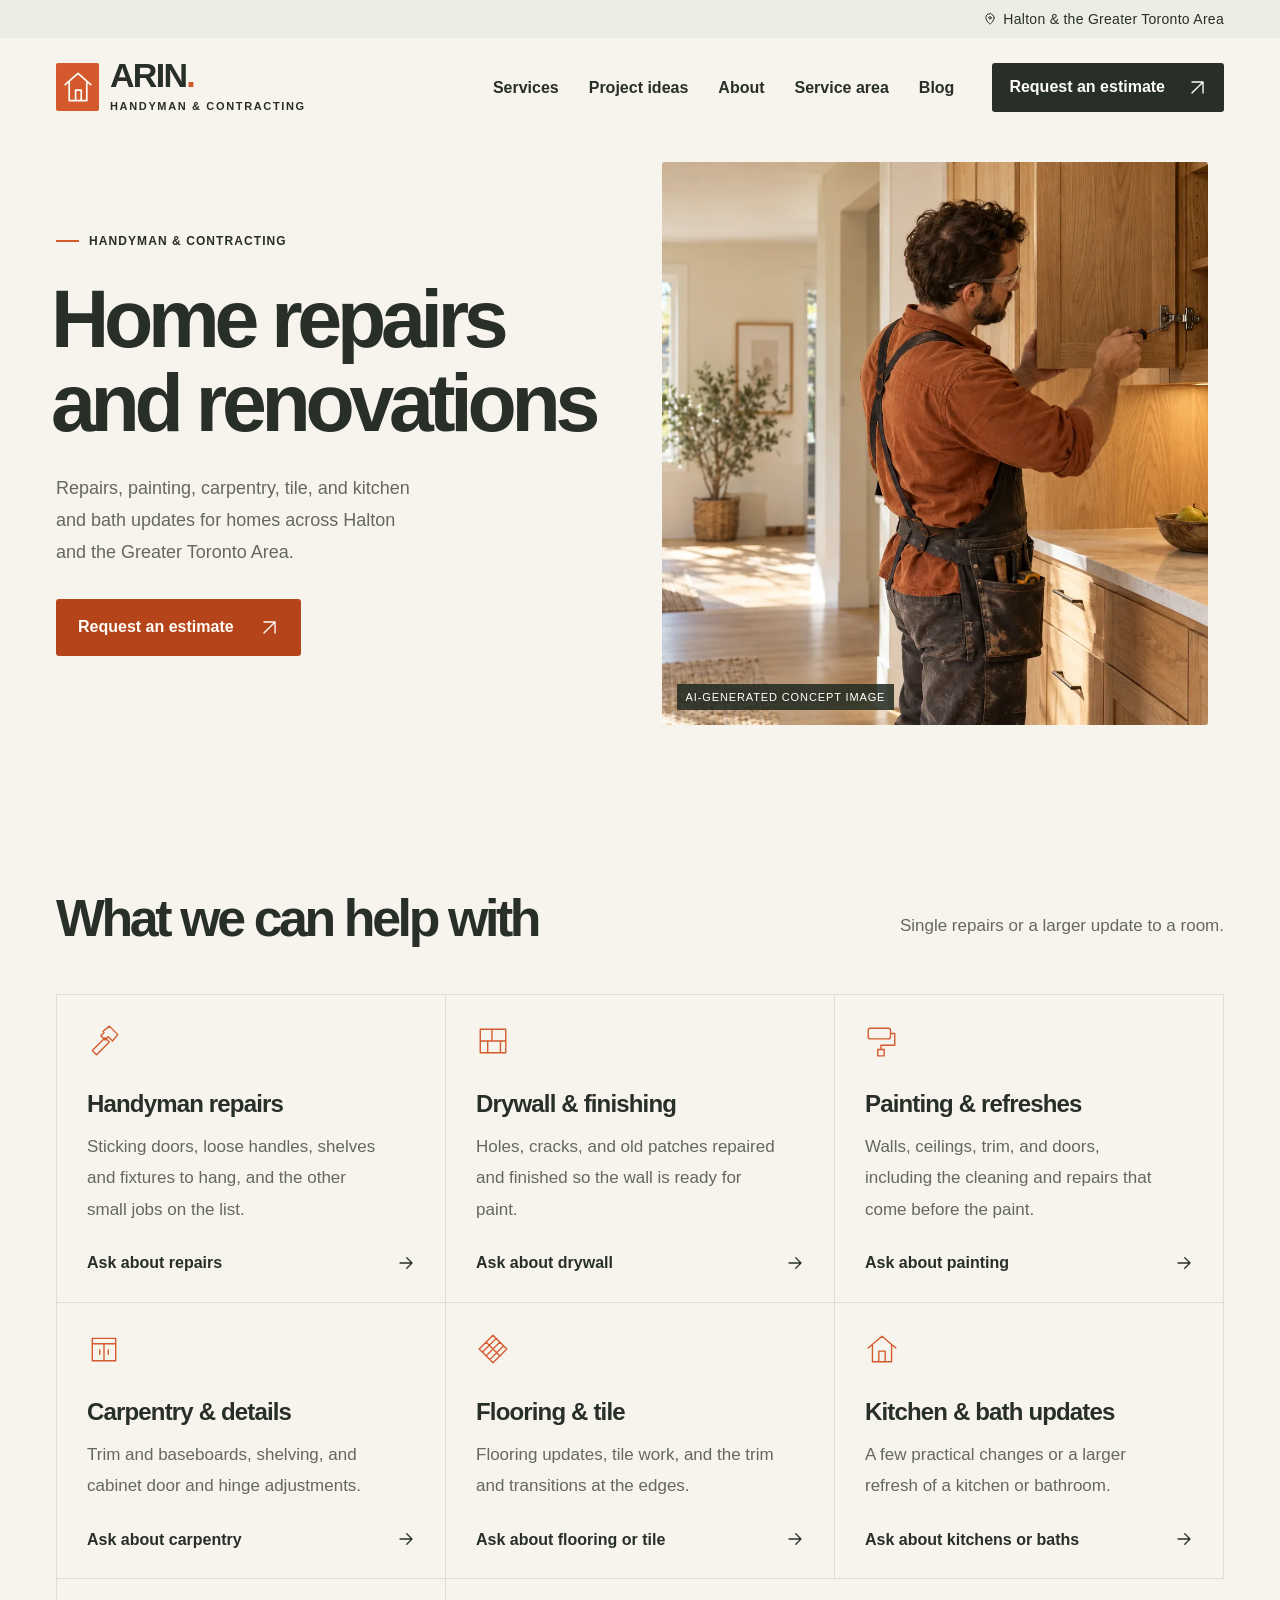
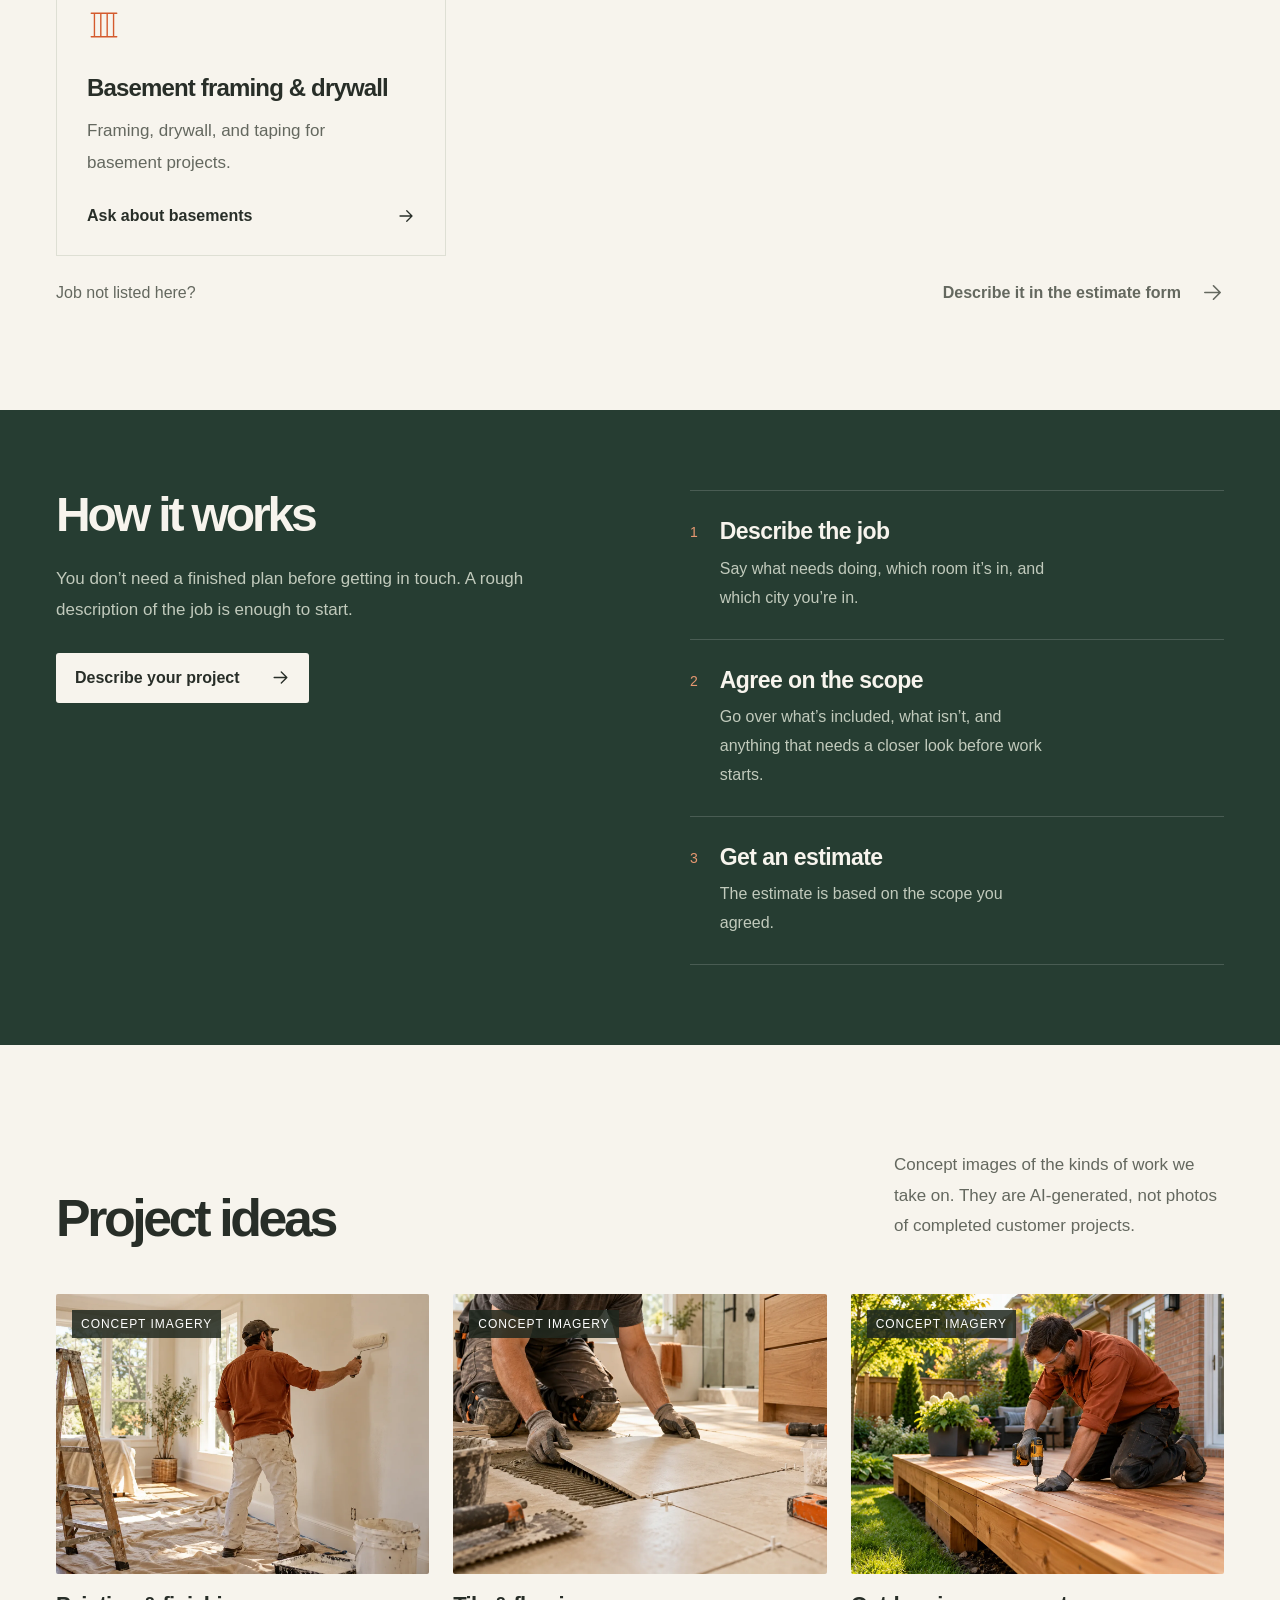
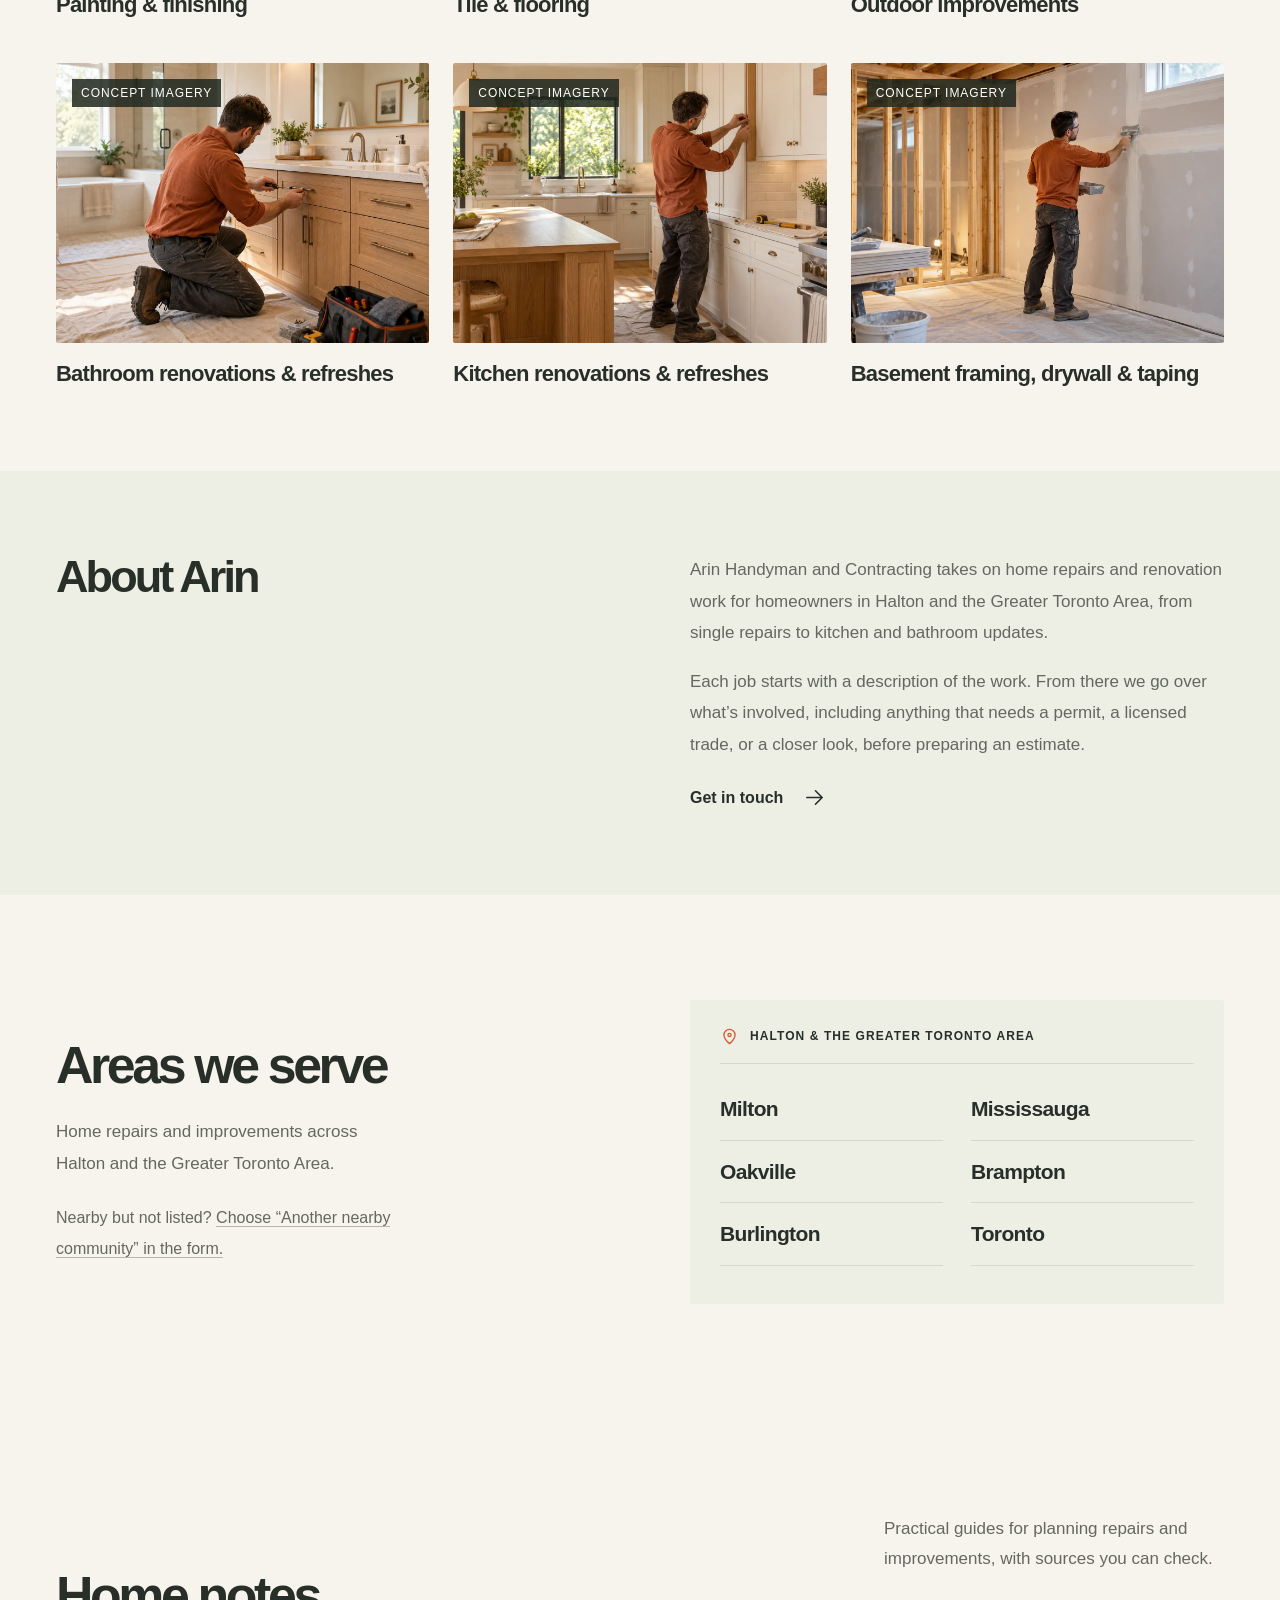
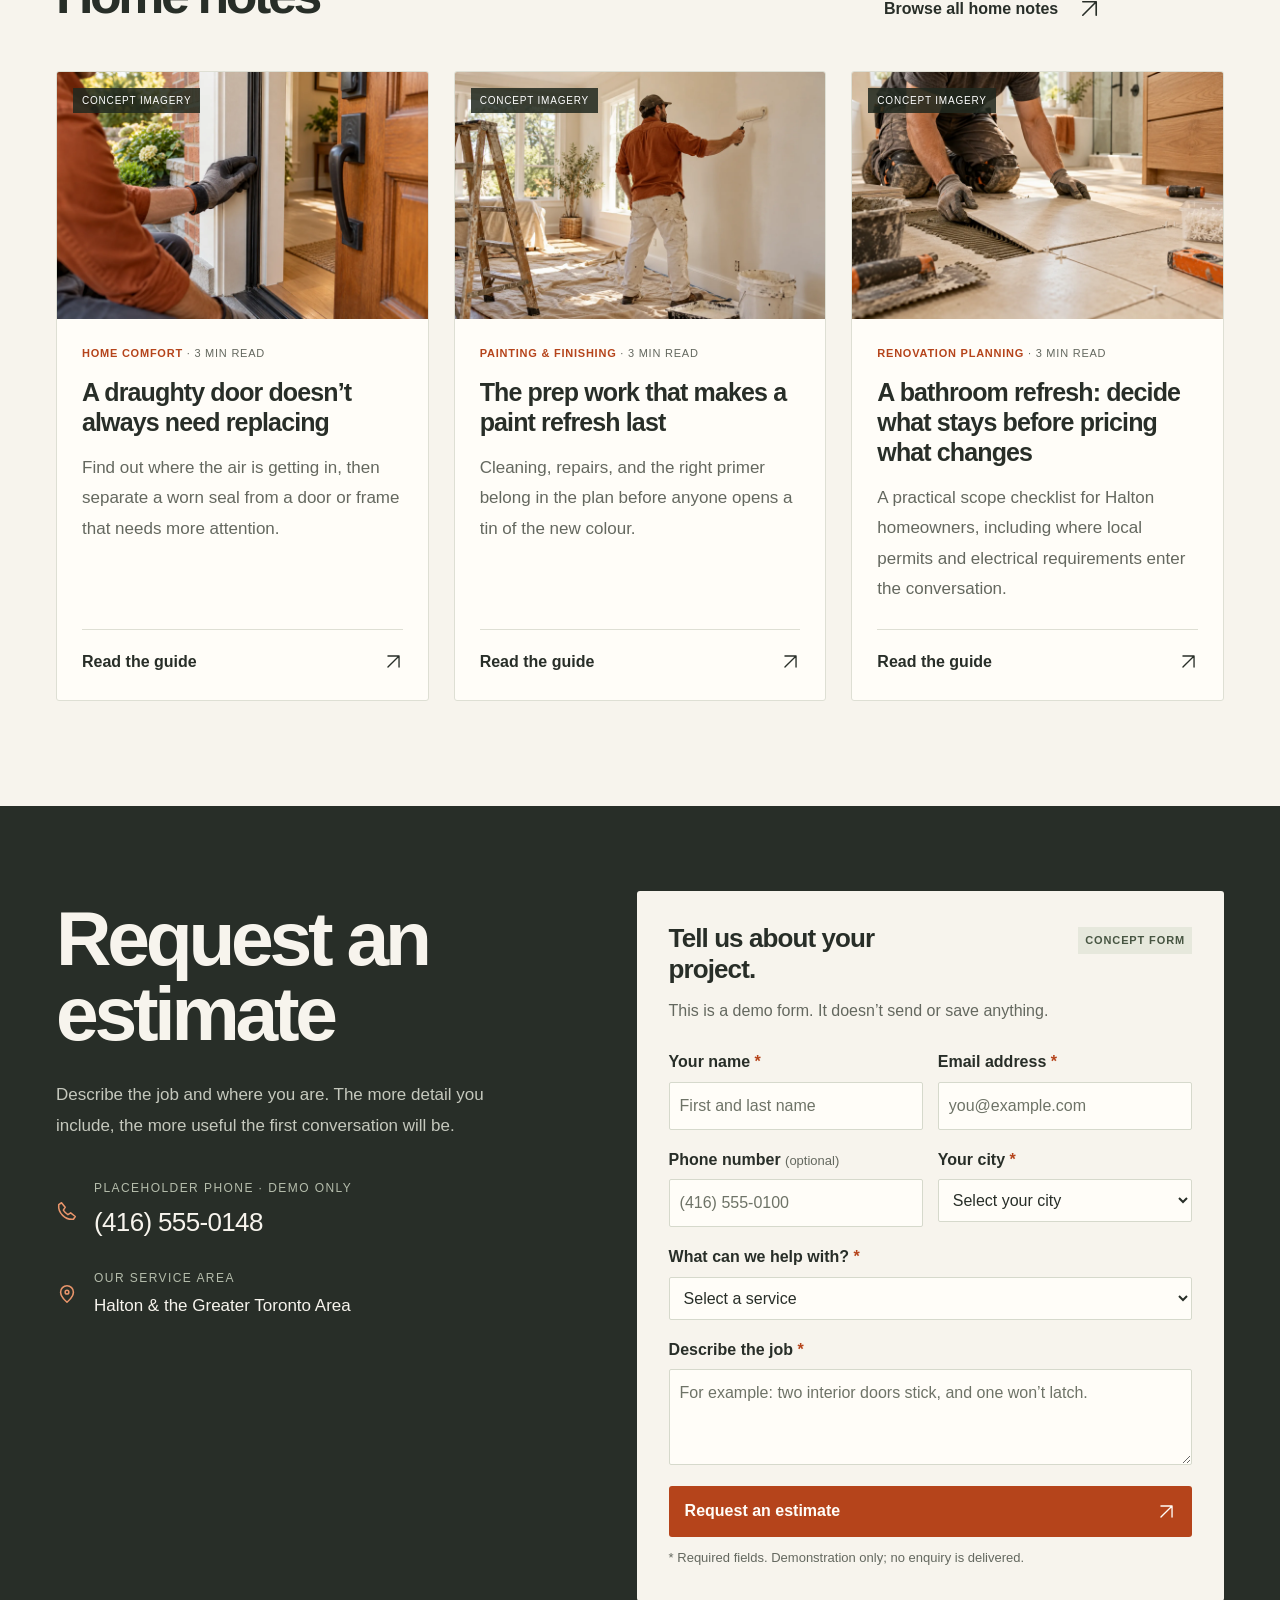
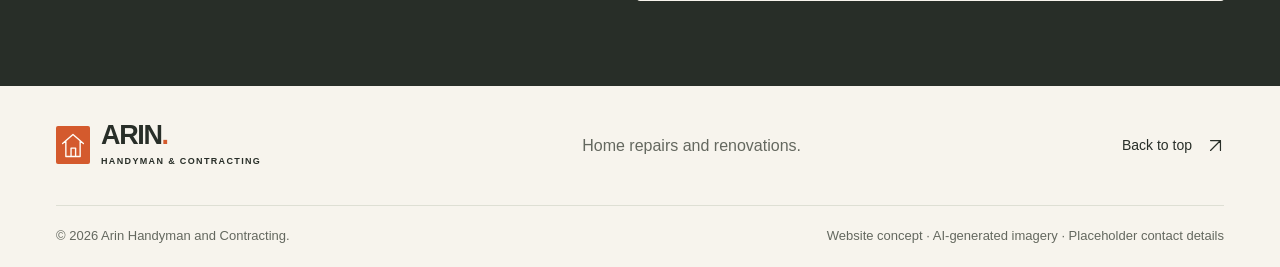
==== commit 0dc5b8d2: "Revert "Prepare production site with email enquiries and remove concept content" This reverts commit" ====
--- a/site/index.html
+++ b/site/index.html
@@ -6,7 +6,7 @@
     <meta name="theme-color" content="#f7f4ed" />
     <meta
       name="description"
-      content="Home repairs and renovations across Halton and the Greater Toronto Area."
+      content="Home repairs and renovations across Halton and the Greater Toronto Area. Website concept."
     />
     <title>Arin Handyman and Contracting | Home repairs &amp; renovations</title>
     <link rel="canonical" href="https://ariesyous.github.io/arinwebsite/" />
@@ -18,7 +18,7 @@
         "@type": "WebSite",
         "name": "Arin Handyman and Contracting",
         "url": "https://ariesyous.github.io/arinwebsite/",
-        "description": "Home repairs and renovations across Halton and the Greater Toronto Area.",
+        "description": "Home repairs and renovations across Halton and the Greater Toronto Area. Website concept.",
         "inLanguage": "en-CA"
       }
     </script>
@@ -31,7 +31,7 @@
     />
     <meta
       property="og:description"
-      content="Home repairs and renovations across Halton and the Greater Toronto Area."
+      content="Home repairs and renovations across Halton and the Greater Toronto Area. Website concept."
     />
     <meta
       property="og:url"
@@ -39,18 +39,18 @@
     />
     <meta
       property="og:image"
-      content="https://ariesyous.github.io/arinwebsite/assets/social-preview-v3.jpg"
+      content="https://ariesyous.github.io/arinwebsite/assets/social-preview-v2.jpg"
     />
     <meta
       property="og:image:secure_url"
-      content="https://ariesyous.github.io/arinwebsite/assets/social-preview-v3.jpg"
+      content="https://ariesyous.github.io/arinwebsite/assets/social-preview-v2.jpg"
     />
     <meta property="og:image:type" content="image/jpeg" />
     <meta property="og:image:width" content="1200" />
     <meta property="og:image:height" content="630" />
     <meta
       property="og:image:alt"
-      content="Arin Handyman and Contracting — Home repairs and renovations across Halton and the Greater Toronto Area."
+      content="Arin Handyman and Contracting — Home repairs and renovations across Halton and the Greater Toronto Area, with AI-generated concept carpentry imagery."
     />
     <meta name="twitter:card" content="summary_large_image" />
     <meta
@@ -59,20 +59,26 @@
     />
     <meta
       name="twitter:description"
-      content="Home repairs and renovations across Halton and the Greater Toronto Area."
+      content="Home repairs and renovations across Halton and the Greater Toronto Area. Website concept."
     />
     <meta
       name="twitter:image"
-      content="https://ariesyous.github.io/arinwebsite/assets/social-preview-v3.jpg"
+      content="https://ariesyous.github.io/arinwebsite/assets/social-preview-v2.jpg"
     />
     <meta
       name="twitter:image:alt"
-      content="Arin Handyman and Contracting — Home repairs and renovations across Halton and the Greater Toronto Area."
+      content="Arin Handyman and Contracting — Home repairs and renovations across Halton and the Greater Toronto Area, with AI-generated concept carpentry imagery."
     />
     <link rel="icon" href="assets/favicon.svg" type="image/svg+xml" />
-    <link rel="stylesheet" href="styles.css?v=8" />
-    <link rel="stylesheet" href="blog/blog.css?v=2" />
-    <script src="script.js?v=4" defer></script>
+    <link
+      rel="preload"
+      href="assets/carpentry.webp"
+      as="image"
+      fetchpriority="high"
+    />
+    <link rel="stylesheet" href="styles.css?v=7" />
+    <link rel="stylesheet" href="blog/blog.css?v=1" />
+    <script src="script.js?v=3" defer></script>
   </head>
   <body>
     <a class="skip-link" href="#main">Skip to content</a>
@@ -115,6 +121,12 @@
         </symbol>
         <symbol id="i-home" viewBox="0 0 32 32">
           <path d="M3 15 16 4l13 11M7 12v16h18V12M13 28V18h6v10" />
+        </symbol>
+        <symbol id="i-check" viewBox="0 0 24 24">
+          <path d="m5 12 4 4L19 6" />
+        </symbol>
+        <symbol id="i-phone" viewBox="0 0 24 24">
+          <path d="m6 3 4 5-2 3a15 15 0 0 0 5 5l3-2 5 4-2 3C10 22 2 14 3 5z" />
         </symbol>
       </defs>
     </svg>
@@ -156,7 +168,7 @@
         </button>
         <nav id="primary-navigation" aria-label="Main navigation">
           <a href="#services">Services</a
-          ><a href="#about">About</a
+          ><a href="#inspiration">Project ideas</a><a href="#about">About</a
           ><a href="#areas">Service area</a><a href="blog/">Blog</a
           ><a class="button button-dark header-cta" href="#contact"
             >Request an estimate
@@ -184,6 +196,15 @@
               <use href="#i-diagonal" /></svg
           ></a>
         </div>
+        <div class="hero-visual">
+          <img
+            src="assets/carpentry.webp"
+            alt="Concept image of a carpenter carefully adjusting natural oak kitchen cabinetry."
+            width="1536"
+            height="1024"
+            fetchpriority="high"
+          /><span class="image-label">AI-GENERATED CONCEPT IMAGE</span>
+        </div>
       </section>
 
       <section
@@ -209,6 +230,7 @@
             </p>
             <a
               href="#contact"
+              data-service="Handyman repairs"
               class="service-link"
               >Ask about repairs
               <svg aria-hidden="true" focusable="false" class="icon">
@@ -228,6 +250,7 @@
             </p>
             <a
               href="#contact"
+              data-service="Drywall & finishing"
               class="service-link"
               >Ask about drywall
               <svg aria-hidden="true" focusable="false" class="icon">
@@ -247,6 +270,7 @@
             </p>
             <a
               href="#contact"
+              data-service="Painting & refreshes"
               class="service-link"
               >Ask about painting
               <svg aria-hidden="true" focusable="false" class="icon">
@@ -266,6 +290,7 @@
             </p>
             <a
               href="#contact"
+              data-service="Carpentry & details"
               class="service-link"
               >Ask about carpentry
               <svg aria-hidden="true" focusable="false" class="icon">
@@ -285,6 +310,7 @@
             </p>
             <a
               href="#contact"
+              data-service="Flooring & tile"
               class="service-link"
               >Ask about flooring or tile
               <svg aria-hidden="true" focusable="false" class="icon">
@@ -304,6 +330,7 @@
             </p>
             <a
               href="#contact"
+              data-service="Kitchen & bath updates"
               class="service-link"
               >Ask about kitchens or baths
               <svg aria-hidden="true" focusable="false" class="icon">
@@ -320,6 +347,7 @@
             <p>Framing, drywall, and taping for basement projects.</p>
             <a
               href="#contact"
+              data-service="Basement framing, drywall & taping"
               class="service-link"
               >Ask about basements
               <svg aria-hidden="true" focusable="false" class="icon">
@@ -330,7 +358,7 @@
         <div class="services-footer">
           <span>Job not listed here?</span
           ><a class="text-link" href="#contact"
-            >Email us about your project
+            >Describe it in the estimate form
             <svg aria-hidden="true" focusable="false" class="icon">
               <use href="#i-arrow" /></svg
           ></a>
@@ -383,7 +411,96 @@
         </div>
       </section>
 
+      <section
+        class="section container inspiration"
+        id="inspiration"
+        aria-labelledby="inspiration-title"
+      >
+        <div class="section-heading">
+          <h2 id="inspiration-title">Project ideas</h2>
+          <p>
+            Concept images of the kinds of work we take on. They are
+            AI-generated, not photos of completed customer projects.
+          </p>
+        </div>
+        <div class="projects-grid">
+          <article class="project">
+            <div class="project-image">
+              <img
+                src="assets/painting.webp"
+                alt="AI-generated concept of a painter refreshing an interior wall with protective floor coverings."
+                width="1536"
+                height="1024"
+                loading="lazy"
+              /><span class="image-label">CONCEPT IMAGERY</span>
+            </div>
+            <h3>Painting &amp; finishing</h3>
+          </article>
+          <article class="project">
+            <div class="project-image">
+              <img
+                src="assets/tiling.webp"
+                alt="AI-generated concept of a tiler carefully positioning ivory tiles beside an oak bathroom vanity."
+                width="1536"
+                height="1024"
+                loading="lazy"
+              /><span class="image-label">CONCEPT IMAGERY</span>
+            </div>
+            <h3>Tile &amp; flooring</h3>
+          </article>
+          <article class="project">
+            <div class="project-image">
+              <img
+                src="assets/deck.webp"
+                alt="AI-generated concept of a carpenter fastening cedar deck boards in a sunny backyard."
+                width="1536"
+                height="1024"
+                loading="lazy"
+              /><span class="image-label">CONCEPT IMAGERY</span>
+            </div>
+            <h3>Outdoor improvements</h3>
+          </article>
+          <article class="project">
+            <div class="project-image">
+              <img
+                src="assets/bathroom-refresh.webp"
+                alt="AI-generated concept of a worker adjusting an oak vanity in a bright bathroom refresh."
+                width="1536"
+                height="1024"
+                loading="lazy"
+              /><span class="image-label">CONCEPT IMAGERY</span>
+            </div>
+            <h3>Bathroom renovations &amp; refreshes</h3>
+          </article>
+          <article class="project">
+            <div class="project-image">
+              <img
+                src="assets/kitchen-refresh.webp"
+                alt="AI-generated concept of a worker fitting oak cabinet trim in a light-filled kitchen renovation."
+                width="1536"
+                height="1024"
+                loading="lazy"
+              /><span class="image-label">CONCEPT IMAGERY</span>
+            </div>
+            <h3>Kitchen renovations &amp; refreshes</h3>
+          </article>
+          <article class="project">
+            <div class="project-image">
+              <img
+                src="assets/basement-drywall.webp"
+                alt="AI-generated concept of a worker taping basement drywall beside an exposed timber-framed partition."
+                width="1536"
+                height="1024"
+                loading="lazy"
+              /><span class="image-label">CONCEPT IMAGERY</span>
+            </div>
+            <h3>Basement framing, drywall &amp; taping</h3>
+          </article>
+        </div>
+      </section>
+
       <section class="about-section" id="about" aria-labelledby="about-title">
+        <!-- Add a real photo of Arin and a true sentence or two about Arin's background here. -->
         <div class="container about-inner">
           <h2 id="about-title">About Arin</h2>
           <div class="about-copy">
@@ -419,7 +536,7 @@
           </p>
           <p class="area-question">
             Nearby but not listed?
-            <a href="#contact">Email us to check your location.</a>
+            <a href="#contact">Choose “Another nearby community” in the form.</a>
           </p>
         </div>
         <div class="areas-panel">
@@ -443,37 +560,172 @@
 <section class="section container home-blog" id="blog" aria-labelledby="blog-title">
   <div class="section-heading"><h2 id="blog-title">Home notes</h2><div class="blog-heading-copy"><p>Practical guides for planning repairs and improvements, with sources you can check.</p><a class="text-link" href="blog/">Browse all home notes <svg class="icon" aria-hidden="true" focusable="false"><use href="#i-diagonal"/></svg></a></div></div>
   <div class="blog-grid home-blog-grid"><a class="blog-card" href="blog/draughty-door-repair-or-replace/">
+  <div class="blog-card-image"><img src="assets/door-weatherstripping.webp" alt="AI-generated concept of a gloved hand checking the weatherstripping on an open exterior door." width="1536" height="1024" loading="lazy"><span class="image-label">CONCEPT IMAGERY</span></div>
   <div class="blog-card-copy"><p class="blog-category">Home comfort <span>· 3 min read</span></p><h3>A draughty door doesn’t always need replacing</h3><p>Find out where the air is getting in, then separate a worn seal from a door or frame that needs more attention.</p><span class="blog-read">Read the guide <svg class="icon" aria-hidden="true" focusable="false"><use href="#i-diagonal"/></svg></span></div>
 </a>
 <a class="blog-card" href="blog/paint-preparation-that-lasts/">
+  <div class="blog-card-image"><img src="assets/painting.webp" alt="AI-generated concept of a painter refreshing a wall in a naturally lit room with protected floors." width="1536" height="1024" loading="lazy"><span class="image-label">CONCEPT IMAGERY</span></div>
   <div class="blog-card-copy"><p class="blog-category">Painting &amp; finishing <span>· 3 min read</span></p><h3>The prep work that makes a paint refresh last</h3><p>Cleaning, repairs, and the right primer belong in the plan before anyone opens a tin of the new colour.</p><span class="blog-read">Read the guide <svg class="icon" aria-hidden="true" focusable="false"><use href="#i-diagonal"/></svg></span></div>
 </a>
 <a class="blog-card" href="blog/bathroom-refresh-planning-halton/">
+  <div class="blog-card-image"><img src="assets/tiling.webp" alt="AI-generated concept of a tiler working beside a natural oak bathroom vanity." width="1536" height="1024" loading="lazy"><span class="image-label">CONCEPT IMAGERY</span></div>
   <div class="blog-card-copy"><p class="blog-category">Renovation planning <span>· 3 min read</span></p><h3>A bathroom refresh: decide what stays before pricing what changes</h3><p>A practical scope checklist for Halton homeowners, including where local permits and electrical requirements enter the conversation.</p><span class="blog-read">Read the guide <svg class="icon" aria-hidden="true" focusable="false"><use href="#i-diagonal"/></svg></span></div>
 </a></div>
 </section>
       <!-- BLOG:END -->
-      <section class="contact-section" id="contact" aria-labelledby="contact-title">
+      <section
+        class="contact-section"
+        id="contact"
+        aria-labelledby="contact-title"
+      >
         <div class="container contact-inner">
           <div class="contact-copy">
-            <h2 id="contact-title">Let’s talk about your project.</h2>
-            <p>For an estimate, email a description of the job and your city. Include a few photos if they help explain the work.</p>
-            <a class="contact-email" href="mailto:arinhandyman@gmail.com">arinhandyman@gmail.com</a>
-            <p class="email-help">Use the button to open your email app, or copy the address into your email service.</p>
-            <a class="button button-orange" href="mailto:arinhandyman@gmail.com?subject=Project%20enquiry&amp;body=City%3A%20%0D%0A%0D%0AWork%20needed%3A%20%0D%0A%0D%0APreferred%20timing%3A%20">Email your project details
-              <svg aria-hidden="true" focusable="false" class="icon"><use href="#i-diagonal" /></svg>
-            </a>
+            <h2 id="contact-title">Request an estimate</h2>
+            <p>
+              Describe the job and where you are. The more detail you include,
+              the more useful the first conversation will be.
+            </p>
+            <div class="contact-detail">
+              <svg aria-hidden="true" focusable="false" class="icon">
+                <use href="#i-phone" />
+              </svg>
+              <div>
+                <span class="contact-detail-label"
+                  >PLACEHOLDER PHONE · DEMO ONLY</span
+                ><span class="phone-number">(416) 555-0148</span>
+              </div>
+            </div>
+            <div class="contact-detail">
+              <svg aria-hidden="true" focusable="false" class="icon">
+                <use href="#i-pin" />
+              </svg>
+              <div>
+                <span class="contact-detail-label">OUR SERVICE AREA</span
+                ><span>Halton &amp; the Greater Toronto Area</span>
+              </div>
+            </div>
           </div>
-          <aside class="contact-card" aria-labelledby="project-brief-title">
-            <h3 id="project-brief-title">What to include</h3>
-            <ul class="project-brief">
-              <li>Your city and the room or area that needs work.</li>
-              <li>What you’d like repaired, replaced, or updated.</li>
-              <li>Any damage or recurring problems you’ve noticed.</li>
-              <li>Your preferred timing and any access constraints.</li>
-            </ul>
-            <p>A rough description is enough to start. The scope and any need for a closer look can be discussed before an estimate.</p>
-          </aside>
+          <div class="contact-card">
+            <div class="form-heading">
+              <h3>Tell us about your project.</h3>
+              <span class="demo-label">CONCEPT FORM</span>
+            </div>
+            <p class="form-intro" id="form-explanation">
+              This is a demo form. It doesn’t send or save anything.
+            </p>
+            <form
+              id="estimate-form"
+              action="#contact"
+              aria-describedby="form-explanation"
+            >
+              <div class="form-grid">
+                <div class="field">
+                  <label for="full-name"
+                    >Your name <span aria-hidden="true">*</span></label
+                  ><input
+                    id="full-name"
+                    autocomplete="name"
+                    placeholder="First and last name"
+                    required
+                    maxlength="120"
+                  />
+                </div>
+                <div class="field">
+                  <label for="email"
+                    >Email address <span aria-hidden="true">*</span></label
+                  ><input
+                    id="email"
+                    type="email"
+                    autocomplete="email"
+                    placeholder="you@example.com"
+                    required
+                    maxlength="254"
+                  />
+                </div>
+                <div class="field">
+                  <label for="phone"
+                    >Phone number
+                    <span class="optional">(optional)</span></label
+                  ><input
+                    id="phone"
+                    type="tel"
+                    autocomplete="tel"
+                    placeholder="(416) 555-0100"
+                    maxlength="40"
+                  />
+                </div>
+                <div class="field">
+                  <label for="city"
+                    >Your city <span aria-hidden="true">*</span></label
+                  ><select id="city" required>
+                    <option value="" disabled selected>Select your city</option>
+                    <option>Milton</option>
+                    <option>Mississauga</option>
+                    <option>Brampton</option>
+                    <option>Oakville</option>
+                    <option>Burlington</option>
+                    <option>Toronto</option>
+                    <option>Another nearby community</option>
+                  </select>
+                </div>
+                <div class="field full-width">
+                  <label for="service"
+                    >What can we help with?
+                    <span aria-hidden="true">*</span></label
+                  ><select id="service" required>
+                    <option value="" disabled selected>Select a service</option>
+                    <option>Handyman repairs</option>
+                    <option>Drywall &amp; finishing</option>
+                    <option>Painting &amp; refreshes</option>
+                    <option>Carpentry &amp; details</option>
+                    <option>Flooring &amp; tile</option>
+                    <option>Kitchen &amp; bath updates</option>
+                    <option>Basement framing, drywall &amp; taping</option>
+                    <option>Other home improvement</option>
+                    <option>Not sure yet</option>
+                  </select>
+                </div>
+                <div class="field full-width">
+                  <label for="project"
+                    >Describe the job <span aria-hidden="true">*</span></label
+                  ><textarea
+                    id="project"
+                    rows="3"
+                    placeholder="For example: two interior doors stick, and one won’t latch."
+                    required
+                    maxlength="4000"
+                  ></textarea>
+                </div>
+              </div>
+              <button class="button button-orange form-submit" type="submit">
+                Request an estimate
+                <svg aria-hidden="true" focusable="false" class="icon">
+                  <use href="#i-diagonal" />
+                </svg>
+              </button>
+              <p class="form-footnote">
+                * Required fields. Demonstration only; no enquiry is delivered.
+              </p>
+              <div
+                id="form-result"
+                class="form-result"
+                role="status"
+                tabindex="-1"
+                hidden
+              >
+                <svg aria-hidden="true" focusable="false" class="icon">
+                  <use href="#i-check" />
+                </svg>
+                <div>
+                  <strong>Demo only—your request has not been sent</strong>
+                  <p>
+                    That’s how the enquiry would work. Nothing has been sent or
+                    saved.
+                  </p>
+                </div>
+              </div>
+            </form>
+          </div>
         </div>
       </section>
     </main>
@@ -502,8 +754,11 @@
         ></a>
       </div>
       <div class="container footer-bottom">
-        <span>© <span id="year">2026</span> Arin Handyman and Contracting.</span>
-
+        <span>© <span id="year">2026</span> Arin Handyman and Contracting.</span
+        ><span
+          >Website concept · AI-generated imagery · Placeholder contact
+          details</span
+        >
       </div>
     </footer>
   </body>
--- a/site/styles.css
+++ b/site/styles.css
@@ -319,10 +319,13 @@
   display: none;
 }
 .hero {
-  display: block;
-  padding-top: 60px;
+  display: grid;
+  grid-template-columns: 1.02fr 1fr;
+  align-items: center;
+  gap: 32px;
+  padding-top: 25px;
   padding-bottom: 62px;
-  border-bottom: 1px solid var(--line);
+  min-height: 650px;
 }
 .hero-copy {
   padding-block: 38px;
@@ -349,7 +352,7 @@
   line-height: 1.04;
 }
 .hero-description {
-  max-width: 620px;
+  max-width: 355px;
   font-size: 18px;
   line-height: 1.8;
   margin: 26px 0 30px;
@@ -357,6 +360,41 @@
 .hero .button {
   min-height: 57px;
   gap: 26px;
+}
+.hero-visual {
+  position: relative;
+  align-self: stretch;
+  min-height: 540px;
+  min-width: 0;
+  margin-right: 16px;
+  background: #d7c9b4;
+  border-radius: 3px;
+}
+.hero-visual > img {
+  width: 100%;
+  height: 100%;
+  object-fit: cover;
+  object-position: 61% center;
+  border-radius: 3px;
+  position: absolute;
+}
+.image-label {
+  position: absolute;
+  top: 16px;
+  left: 16px;
+  color: #fff;
+  background: #20281fd9;
+  padding: 5px 9px;
+  font-size: 12px;
+  letter-spacing: 0.08em;
+  line-height: 1.5;
+  z-index: 1;
+}
+.hero .image-label {
+  top: auto;
+  bottom: 15px;
+  left: 15px;
+  font-size: 11px;
 }
 .section-heading {
   display: flex;
@@ -505,6 +543,35 @@
   line-height: 1.8;
   max-width: 330px;
 }
+.inspiration {
+  padding-bottom: 82px;
+}
+.projects-grid {
+  display: grid;
+  grid-template-columns: repeat(3, minmax(0, 1fr));
+  gap: 42px 24px;
+}
+.project-image {
+  position: relative;
+  aspect-ratio: 4/3;
+  background: #ddd8cb;
+  overflow: hidden;
+  border-radius: 2px;
+}
+.project-image > img {
+  width: 100%;
+  height: 100%;
+  object-fit: cover;
+  transition: transform 0.5s;
+}
+.project-image:hover > img {
+  transform: scale(1.035);
+}
+.project h3 {
+  font-size: 22px;
+  line-height: 1.4;
+  margin-top: 16px;
+}
 .about-section {
   background: #edeee4;
   padding-block: 83px;
@@ -595,8 +662,8 @@
 }
 .contact-inner {
   display: grid;
-  grid-template-columns: minmax(0, 1.2fr) minmax(0, 0.8fr);
-  gap: 70px;
+  grid-template-columns: 0.9fr 1.1fr;
+  gap: 100px;
   align-items: start;
 }
 .contact-copy {
@@ -620,6 +687,32 @@
   font-size: 17px;
   line-height: 1.85;
   margin: 28px 0 37px;
+}
+.contact-detail {
+  display: flex;
+  align-items: center;
+  gap: 16px;
+  margin-top: 25px;
+  font-size: 17px;
+}
+.contact-detail > .icon {
+  width: 22px;
+  height: 22px;
+  color: #e9956b;
+}
+.contact-detail > div {
+  display: flex;
+  flex-direction: column;
+  gap: 4px;
+}
+.contact-detail-label {
+  font-size: 12px;
+  letter-spacing: 0.12em;
+  color: #b5bdac;
+}
+.phone-number {
+  font-size: 26px;
+  letter-spacing: -0.025em;
 }
 .contact-card {
   min-width: 0;
@@ -628,35 +721,127 @@
   border-radius: 3px;
   padding: 32px;
 }
-.contact-card h3 {
-  font-size: 29px;
-}
-.project-brief {
-  padding-left: 22px;
-  margin-block: 24px;
-}
-.project-brief li {
-  margin-block: 14px;
-  padding-left: 4px;
-}
-.contact-card p {
-  font-size: 17px;
-  line-height: 1.8;
-}
-.contact-email {
+.form-heading {
+  display: flex;
+  align-items: flex-start;
+  justify-content: space-between;
+  gap: 16px;
+}
+.form-heading h3 {
+  font-size: 26px;
+  max-width: 245px;
+  line-height: 1.2;
+}
+.demo-label {
   display: inline-block;
-  max-width: 100%;
-  overflow-wrap: anywhere;
-  font-size: clamp(22px, 2.5vw, 30px);
-  text-decoration: underline;
-  text-underline-offset: 6px;
-}
-.contact-email:hover {
-  color: #f5b18c;
-}
-.contact-copy > .email-help {
-  margin-block: 20px 26px;
+  font-size: 11px;
+  letter-spacing: 0.08em;
+  white-space: nowrap;
+  background: #e6e8dc;
+  padding: 5px 7px;
+  color: #475542;
+  font-weight: 650;
+  margin-top: 4px;
+}
+.form-intro {
   font-size: 16px;
+  line-height: 1.7;
+  margin: 12px 0 25px;
+}
+.form-grid {
+  display: grid;
+  grid-template-columns: 1fr 1fr;
+  gap: 17px 15px;
+}
+.field {
+  display: flex;
+  flex-direction: column;
+  gap: 7px;
+  min-width: 0;
+}
+.field label {
+  font-size: 16px;
+  font-weight: 600;
+}
+.field label > span:not(.optional) {
+  color: var(--orange-dark);
+}
+.optional {
+  font-size: 13px;
+  color: var(--muted);
+  font-weight: 400;
+}
+.field input,
+.field select,
+.field textarea {
+  width: 100%;
+  min-width: 0;
+  border: 1px solid #d6d9cc;
+  background: #fffdf8;
+  color: var(--ink);
+  border-radius: 2px;
+  padding: 11px 10px;
+  font-size: 16px;
+  line-height: 1.5;
+  min-height: 43px;
+}
+.field input::placeholder,
+.field textarea::placeholder {
+  color: #6e7367;
+  opacity: 1;
+}
+.field select {
+  padding-right: 24px;
+}
+.field textarea {
+  resize: vertical;
+  min-height: 94px;
+}
+.field:focus-within label {
+  color: var(--orange-dark);
+}
+.full-width {
+  grid-column: 1/-1;
+}
+.form-submit {
+  width: 100%;
+  margin-top: 21px;
+  font-size: 16px;
+  min-height: 48px;
+  padding: 14px 16px;
+}
+.form-footnote {
+  font-size: 13px;
+  margin-top: 11px;
+  line-height: 1.6;
+}
+.form-result {
+  margin-top: 18px;
+  display: flex;
+  align-items: flex-start;
+  gap: 9px;
+  background: #e2eadc;
+  padding: 15px;
+  border: 1px solid #b5c7ac;
+  border-radius: 2px;
+}
+.form-result[hidden] {
+  display: none;
+}
+.form-result .icon {
+  width: 19px;
+  height: 19px;
+  color: #315634;
+}
+.form-result strong {
+  font-size: 16px;
+  line-height: 1.5;
+  display: block;
+}
+.form-result p {
+  font-size: 14px;
+  line-height: 1.6;
+  margin-top: 5px;
 }
 .site-footer {
   background: var(--cream);
@@ -708,12 +893,18 @@
 }
 @media (min-width: 1500px) {
   .hero {
+    gap: 65px;
+  }
+  .hero-visual {
+    min-height: 580px;
+  }
+  .hero {
     padding-top: 35px;
     padding-bottom: 75px;
   }
   .hero-description {
     font-size: 18px;
-    max-width: 620px;
+    max-width: 385px;
   }
 }
 @media (max-width: 1150px) {
@@ -727,6 +918,12 @@
     gap: 14px;
     margin-left: 0;
   }
+  .hero {
+    min-height: 590px;
+  }
+  .hero-visual {
+    min-height: 485px;
+  }
   .hero .eyebrow {
     font-size: 12px;
   }
@@ -735,7 +932,7 @@
   }
   .hero-description {
     font-size: 17px;
-    max-width: 620px;
+    max-width: 315px;
   }
   .hero .button {
     font-size: 16px;
@@ -763,8 +960,21 @@
   .about-inner h2 {
     font-size: 40px;
   }
+  .projects-grid {
+    gap: 38px 19px;
+  }
+  .project h3 {
+    font-size: 20px;
+  }
   .contact-card {
     padding: 27px;
+  }
+  .form-heading h3 {
+    font-size: 24px;
+  }
+  .demo-label {
+    font-size: 10px;
+    padding: 4px 5px;
   }
   .contact-copy h2 {
     font-size: 72px;
@@ -806,6 +1016,8 @@
     height: 15px;
   }
   .hero {
+    gap: 18px;
+    min-height: 530px;
     padding-top: 16px;
     padding-bottom: 42px;
   }
@@ -820,10 +1032,14 @@
   .hero .little-line {
     width: 15px;
   }
+  .hero-visual {
+    min-height: 435px;
+    margin-right: 12px;
+  }
   .hero-description {
     font-size: 16px;
     margin-block: 22px 25px;
-    max-width: 620px;
+    max-width: 265px;
   }
   .hero .button {
     font-size: 14px;
@@ -879,6 +1095,19 @@
     gap: 15px;
     padding-block: 21px;
   }
+  .projects-grid {
+    grid-template-columns: repeat(2, minmax(0, 1fr));
+    gap: 34px 20px;
+  }
+  .project-image .image-label {
+    font-size: 10px;
+    left: 10px;
+    top: 10px;
+    padding: 4px 6px;
+  }
+  .project h3 {
+    font-size: 19px;
+  }
   .about-inner {
     gap: 40px;
   }
@@ -922,6 +1151,31 @@
   }
   .contact-card {
     padding: 23px;
+  }
+  .form-heading {
+    flex-wrap: wrap;
+    gap: 8px;
+  }
+  .form-heading h3 {
+    font-size: 23px;
+  }
+  .demo-label {
+    font-size: 11px;
+  }
+  .field input,
+  .field select,
+  .field textarea {
+    font-size: 16px;
+  }
+  .contact-detail {
+    font-size: 16px;
+    gap: 12px;
+  }
+  .contact-detail-label {
+    font-size: 11px;
+  }
+  .phone-number {
+    font-size: 23px;
   }
   .footer-bottom {
     font-size: 12px;
@@ -1021,8 +1275,11 @@
     font-size: 9.5px;
   }
   .hero {
+    grid-template-columns: 1fr;
+    gap: 5px;
     padding-top: 9px;
     padding-bottom: 41px;
+    min-height: auto;
   }
   .hero-copy {
     padding: 24px 0 25px;
@@ -1050,6 +1307,21 @@
     padding: 16px 19px;
     min-height: 52px;
     gap: 16px;
+  }
+  .hero-visual {
+    height: auto;
+    min-height: 0;
+    aspect-ratio: 1.16;
+    margin-right: 11px;
+    margin-top: 3px;
+  }
+  .hero-visual > img {
+    object-position: 60% center;
+  }
+  .hero .image-label {
+    font-size: 10px;
+    bottom: 11px;
+    left: 11px;
   }
   .section {
     padding-block: 60px;
@@ -1146,6 +1418,22 @@
   .step-number {
     font-size: 13px;
   }
+  .projects-grid {
+    grid-template-columns: 1fr;
+    gap: 31px;
+  }
+  .project .project-image {
+    aspect-ratio: 1.2;
+  }
+  .project-image .image-label {
+    font-size: 11px;
+    top: 13px;
+    left: 13px;
+    padding: 5px 8px;
+  }
+  .project h3 {
+    font-size: 21px;
+  }
   .about-section {
     padding-block: 55px;
   }
@@ -1210,8 +1498,76 @@
     font-size: 17px;
     margin: 23px 0 30px;
   }
+  .contact-detail {
+    font-size: 16px;
+    margin-top: 22px;
+    gap: 14px;
+  }
+  .contact-detail-label {
+    font-size: 12px;
+  }
+  .phone-number {
+    font-size: 25px;
+  }
   .contact-card {
     padding: 26px 22px;
+  }
+  .form-heading {
+    gap: 10px;
+  }
+  .form-heading h3 {
+    font-size: 25px;
+    max-width: 210px;
+  }
+  .demo-label {
+    font-size: 11px;
+  }
+  .form-intro {
+    font-size: 16px;
+    line-height: 1.7;
+    margin-top: 11px;
+    margin-bottom: 24px;
+  }
+  .form-grid {
+    gap: 19px 13px;
+  }
+  .field label {
+    font-size: 16px;
+  }
+  .optional {
+    font-size: 13px;
+  }
+  .field input,
+  .field select,
+  .field textarea {
+    font-size: 18px;
+    padding: 11px 10px;
+    min-height: 46px;
+  }
+  .field input::placeholder,
+  .field textarea::placeholder {
+    font-size: 16px;
+  }
+  .field select {
+    font-size: 17px;
+  }
+  .field textarea {
+    font-size: 18px;
+    min-height: 110px;
+  }
+  .form-submit {
+    font-size: 16px;
+    min-height: 51px;
+  }
+  .form-footnote {
+    font-size: 13px;
+    line-height: 1.7;
+  }
+  .form-result strong {
+    font-size: 16px;
+  }
+  .form-result p {
+    font-size: 14px;
   }
   .footer-main {
     flex-wrap: wrap;
@@ -1262,6 +1618,12 @@
   .contact-card {
     padding-inline: 17px;
   }
+  .form-grid {
+    grid-template-columns: 1fr;
+  }
+  .full-width {
+    grid-column: auto;
+  }
   .city-list li {
     font-size: 18px;
   }
@@ -1275,8 +1637,12 @@
   }
 }
 @media (max-width: 600px) {
-.services-grid {
+  .services-grid,
+  .form-grid {
     grid-template-columns: minmax(0, 1fr);
+  }
+  .full-width {
+    grid-column: 1 / -1;
   }
 }
 @media (prefers-reduced-motion: reduce) {
--- a/site/blog/blog.css
+++ b/site/blog/blog.css
@@ -34,6 +34,19 @@
   border-color: var(--orange);
   transform: translateY(-3px);
 }
+.blog-card-image {
+  position: relative;
+  aspect-ratio: 1.65;
+  background: #ddd8cb;
+}
+.blog-card-image img {
+  width: 100%;
+  height: 100%;
+  object-fit: cover;
+}
+.blog-card-image .image-label {
+  font-size: 10px;
+}
 .blog-card-copy {
   padding: 28px;
   display: flex;
@@ -169,6 +182,21 @@
 .article-dates > span {
   margin-inline: 6px;
 }
+.article-image {
+  max-width: 990px;
+  margin: 0 auto 42px;
+}
+.article-image img {
+  width: 100%;
+  aspect-ratio: 1.95;
+  object-fit: cover;
+  border-radius: 3px;
+}
+.article-image figcaption {
+  font-size: 12px;
+  color: var(--muted);
+  margin-top: 10px;
+}
 .article-reading {
   max-width: 760px;
   margin-inline: auto;
@@ -276,7 +304,17 @@
     grid-template-columns: minmax(0, 1fr);
   }
   .home-blog .blog-card {
-    display: flex;
+    display: grid;
+    grid-template-columns: 0.85fr 1.15fr;
+  }
+  .home-blog .blog-card-image {
+    height: 100%;
+    aspect-ratio: auto;
+    min-height: 280px;
+  }
+  .home-blog .blog-card-image img {
+    position: absolute;
+    height: 100%;
   }
   .blog-card h3 {
     font-size: 25px;
@@ -305,6 +343,14 @@
   .home-blog .blog-card {
     display: flex;
   }
+  .home-blog .blog-card-image {
+    aspect-ratio: 1.6;
+    min-height: 0;
+    height: auto;
+  }
+  .home-blog .blog-card-image img {
+    position: static;
+  }
   .blog-card-copy,
   .home-blog .blog-card-copy {
     padding: 23px;
@@ -351,6 +397,16 @@
   .article-dates {
     font-size: 12px;
   }
+  .article-image {
+    margin-bottom: 30px;
+  }
+  .article-image img {
+    aspect-ratio: 1.45;
+  }
+  .article-image figcaption {
+    font-size: 11px;
+    line-height: 1.7;
+  }
   .article-body {
     font-size: 18px;
     line-height: 1.85;
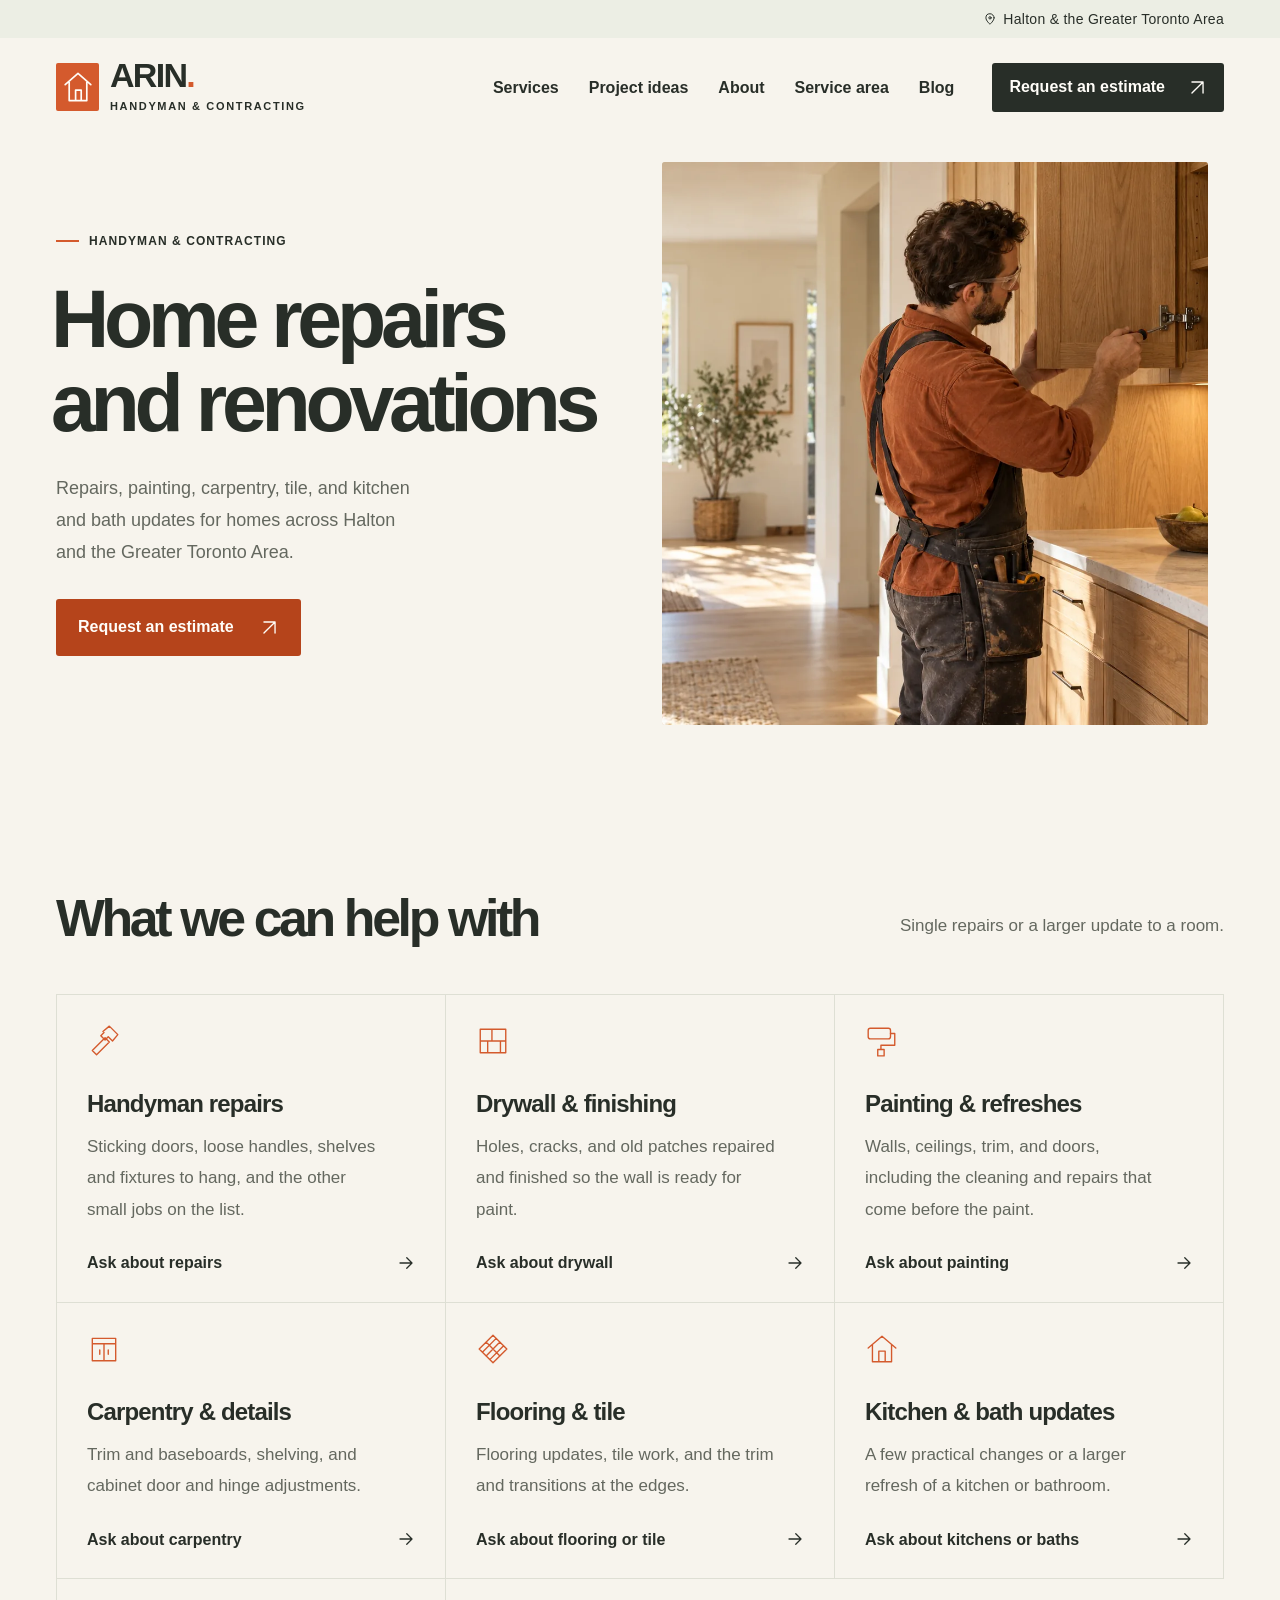
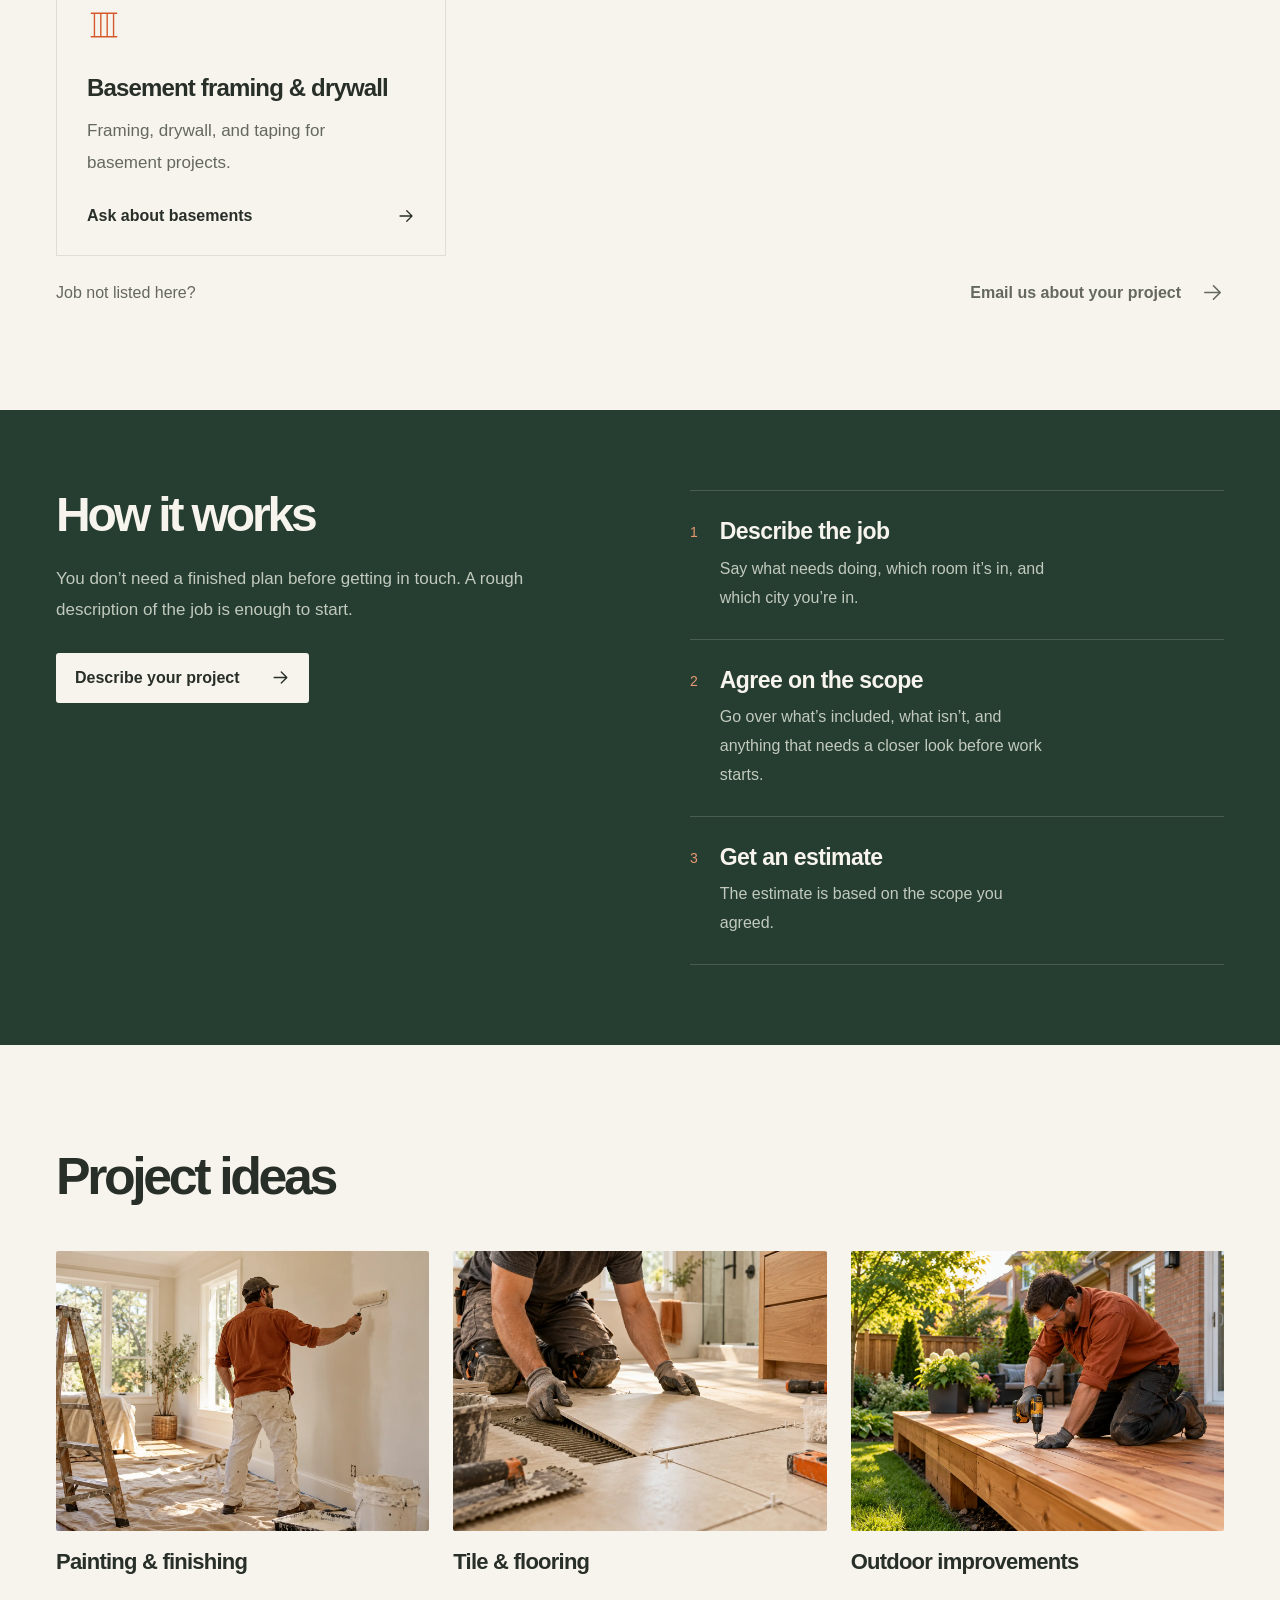
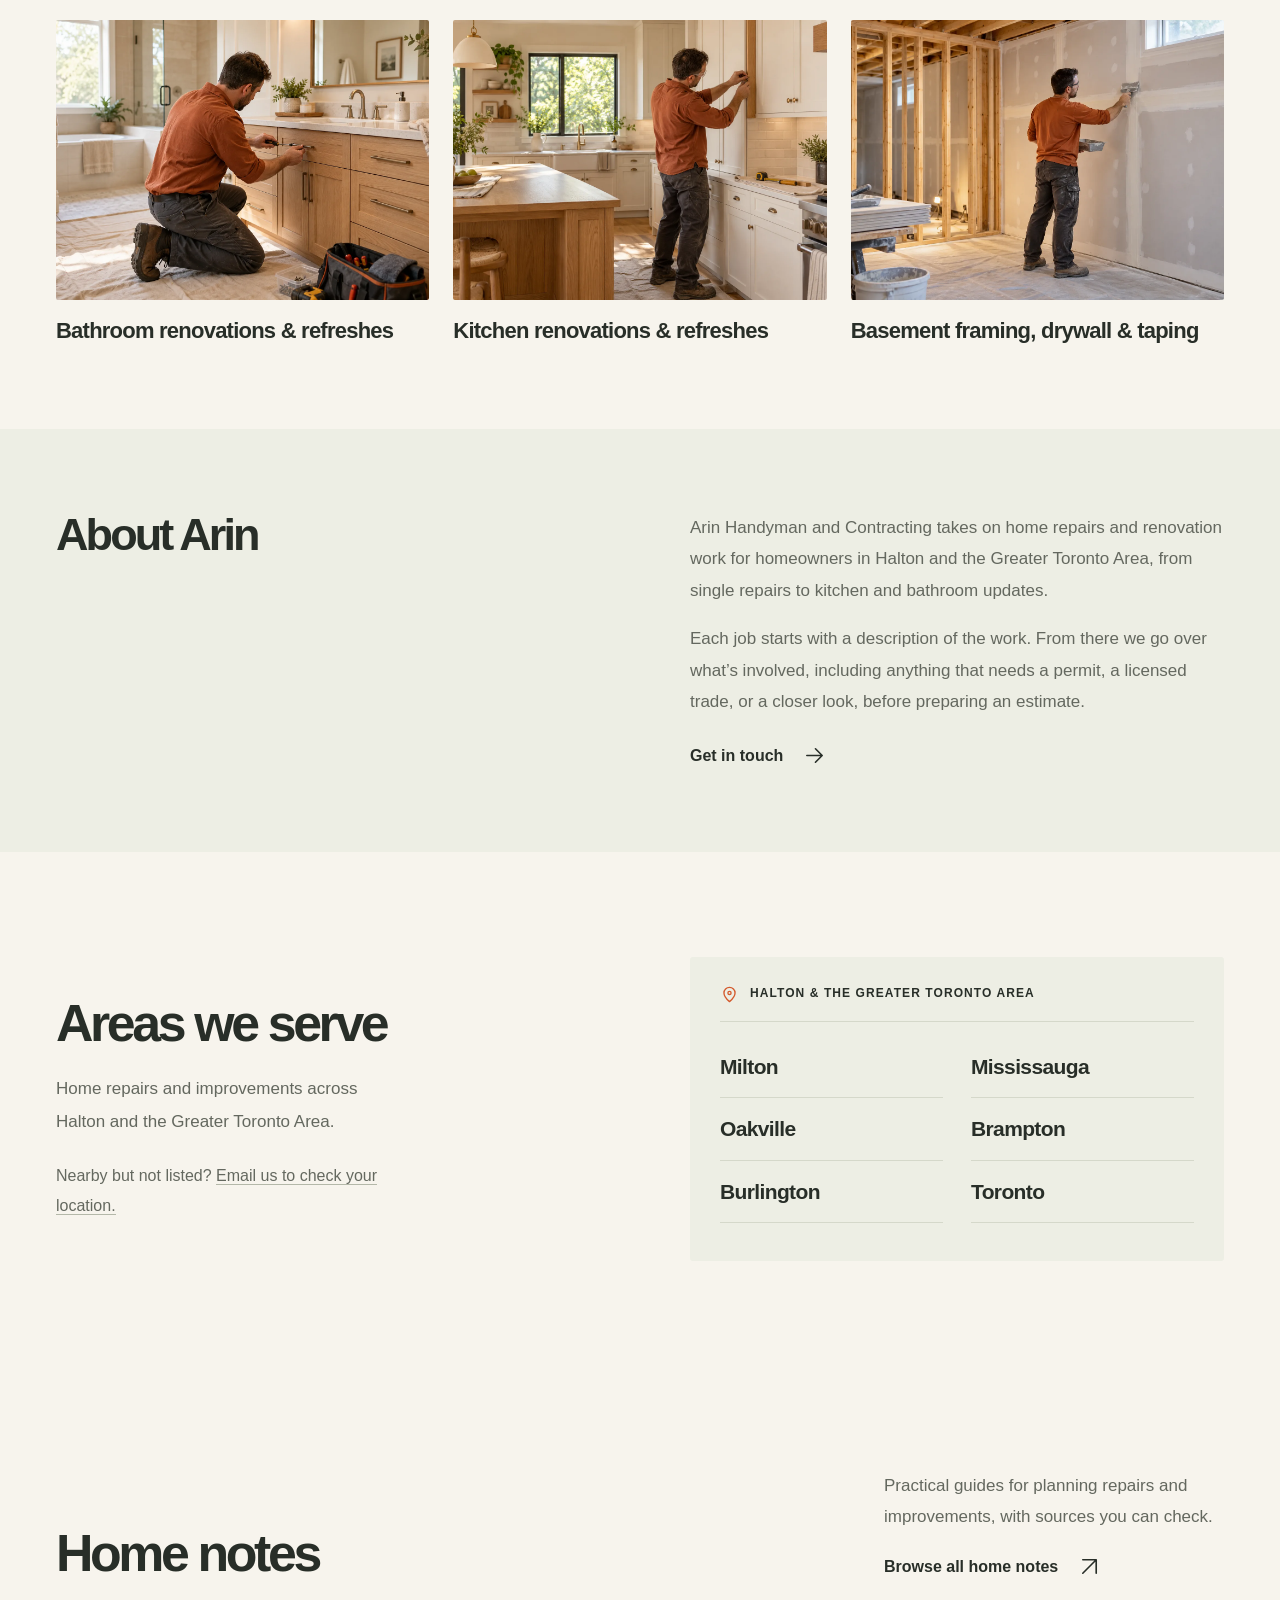
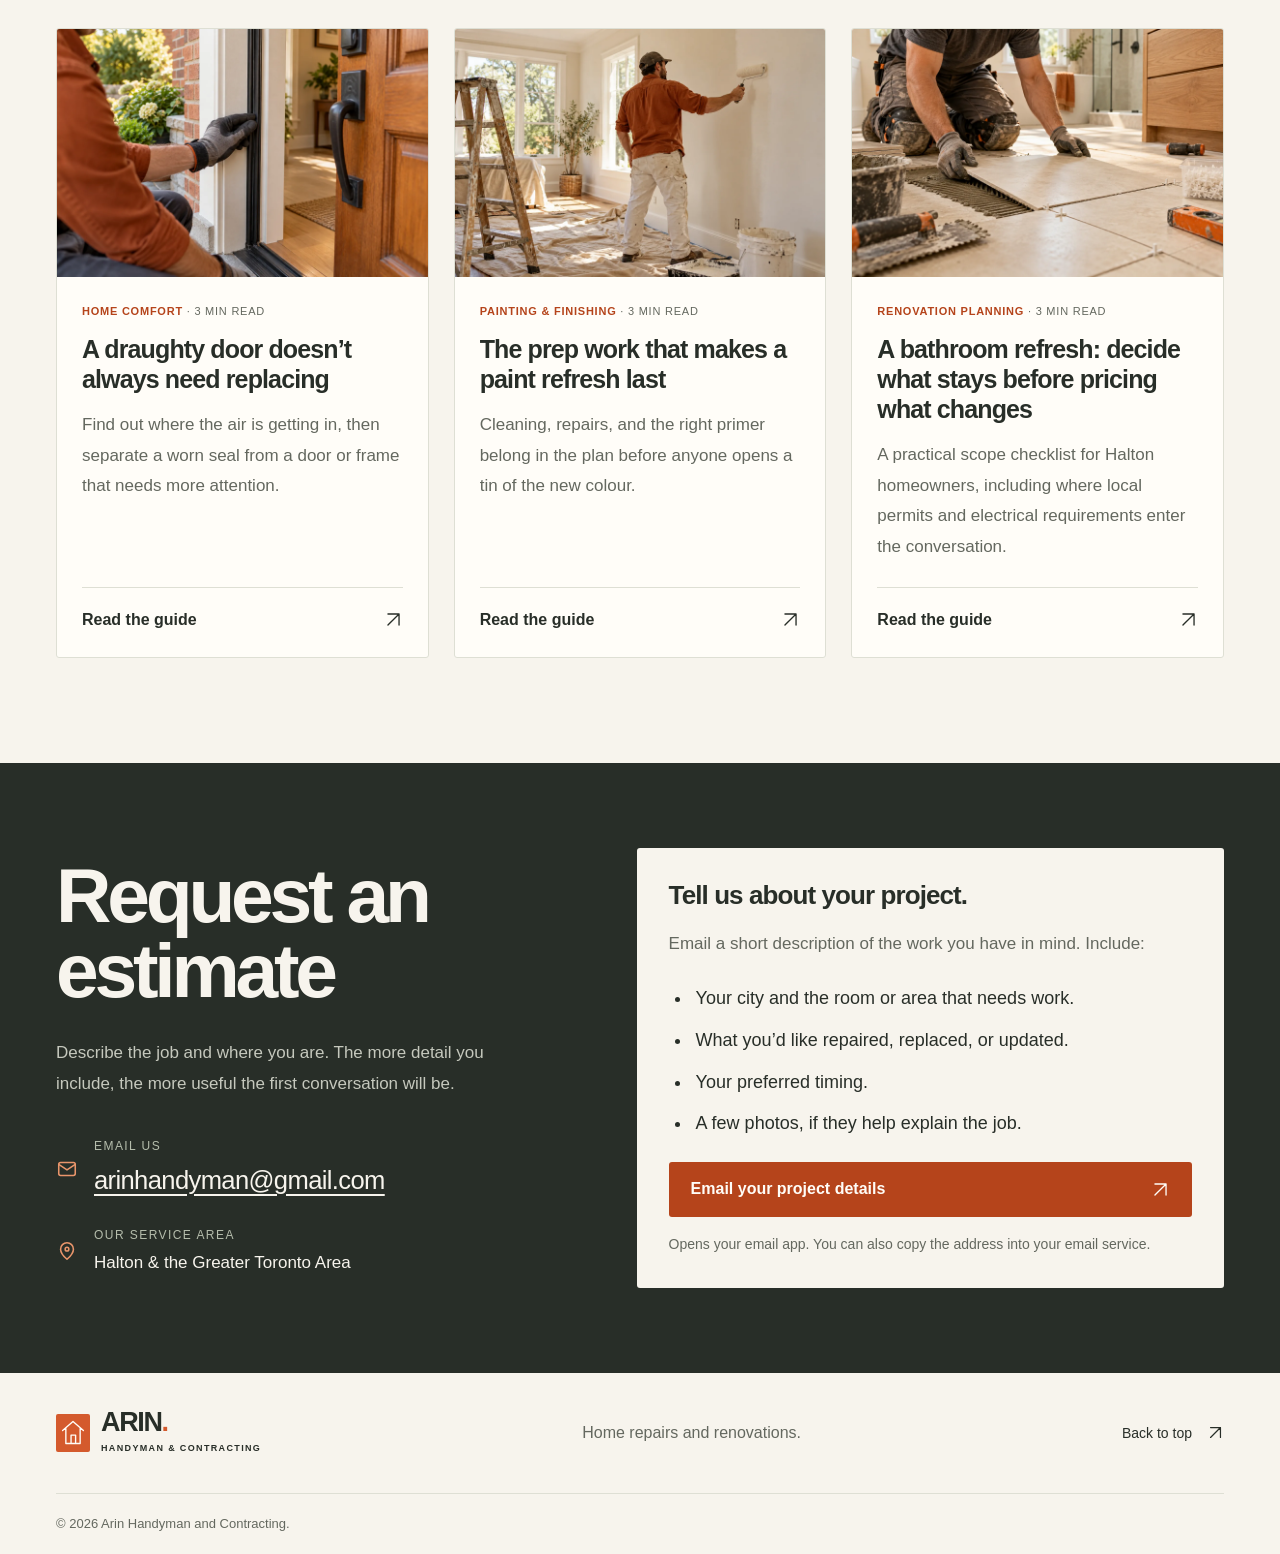
==== commit 9b5004ed: "Retain site imagery while removing concept labels and enabling email enquiries" ====
--- a/site/index.html
+++ b/site/index.html
@@ -6,7 +6,7 @@
     <meta name="theme-color" content="#f7f4ed" />
     <meta
       name="description"
-      content="Home repairs and renovations across Halton and the Greater Toronto Area. Website concept."
+      content="Home repairs and renovations across Halton and the Greater Toronto Area."
     />
     <title>Arin Handyman and Contracting | Home repairs &amp; renovations</title>
     <link rel="canonical" href="https://ariesyous.github.io/arinwebsite/" />
@@ -18,7 +18,7 @@
         "@type": "WebSite",
         "name": "Arin Handyman and Contracting",
         "url": "https://ariesyous.github.io/arinwebsite/",
-        "description": "Home repairs and renovations across Halton and the Greater Toronto Area. Website concept.",
+        "description": "Home repairs and renovations across Halton and the Greater Toronto Area.",
         "inLanguage": "en-CA"
       }
     </script>
@@ -31,7 +31,7 @@
     />
     <meta
       property="og:description"
-      content="Home repairs and renovations across Halton and the Greater Toronto Area. Website concept."
+      content="Home repairs and renovations across Halton and the Greater Toronto Area."
     />
     <meta
       property="og:url"
@@ -39,18 +39,18 @@
     />
     <meta
       property="og:image"
-      content="https://ariesyous.github.io/arinwebsite/assets/social-preview-v2.jpg"
+      content="https://ariesyous.github.io/arinwebsite/assets/social-preview-v4.jpg"
     />
     <meta
       property="og:image:secure_url"
-      content="https://ariesyous.github.io/arinwebsite/assets/social-preview-v2.jpg"
+      content="https://ariesyous.github.io/arinwebsite/assets/social-preview-v4.jpg"
     />
     <meta property="og:image:type" content="image/jpeg" />
     <meta property="og:image:width" content="1200" />
     <meta property="og:image:height" content="630" />
     <meta
       property="og:image:alt"
-      content="Arin Handyman and Contracting — Home repairs and renovations across Halton and the Greater Toronto Area, with AI-generated concept carpentry imagery."
+      content="Arin Handyman and Contracting — Home repairs and renovations across Halton and the Greater Toronto Area."
     />
     <meta name="twitter:card" content="summary_large_image" />
     <meta
@@ -59,15 +59,15 @@
     />
     <meta
       name="twitter:description"
-      content="Home repairs and renovations across Halton and the Greater Toronto Area. Website concept."
+      content="Home repairs and renovations across Halton and the Greater Toronto Area."
     />
     <meta
       name="twitter:image"
-      content="https://ariesyous.github.io/arinwebsite/assets/social-preview-v2.jpg"
+      content="https://ariesyous.github.io/arinwebsite/assets/social-preview-v4.jpg"
     />
     <meta
       name="twitter:image:alt"
-      content="Arin Handyman and Contracting — Home repairs and renovations across Halton and the Greater Toronto Area, with AI-generated concept carpentry imagery."
+      content="Arin Handyman and Contracting — Home repairs and renovations across Halton and the Greater Toronto Area."
     />
     <link rel="icon" href="assets/favicon.svg" type="image/svg+xml" />
     <link
@@ -76,9 +76,9 @@
       as="image"
       fetchpriority="high"
     />
-    <link rel="stylesheet" href="styles.css?v=7" />
-    <link rel="stylesheet" href="blog/blog.css?v=1" />
-    <script src="script.js?v=3" defer></script>
+    <link rel="stylesheet" href="styles.css?v=9" />
+    <link rel="stylesheet" href="blog/blog.css?v=3" />
+    <script src="script.js?v=5" defer></script>
   </head>
   <body>
     <a class="skip-link" href="#main">Skip to content</a>
@@ -122,11 +122,9 @@
         <symbol id="i-home" viewBox="0 0 32 32">
           <path d="M3 15 16 4l13 11M7 12v16h18V12M13 28V18h6v10" />
         </symbol>
-        <symbol id="i-check" viewBox="0 0 24 24">
-          <path d="m5 12 4 4L19 6" />
-        </symbol>
-        <symbol id="i-phone" viewBox="0 0 24 24">
-          <path d="m6 3 4 5-2 3a15 15 0 0 0 5 5l3-2 5 4-2 3C10 22 2 14 3 5z" />
+        <symbol id="i-email" viewBox="0 0 24 24">
+          <rect x="3" y="5" width="18" height="14" rx="2" />
+          <path d="m3 7 9 6 9-6" />
         </symbol>
       </defs>
     </svg>
@@ -199,11 +197,11 @@
         <div class="hero-visual">
           <img
             src="assets/carpentry.webp"
-            alt="Concept image of a carpenter carefully adjusting natural oak kitchen cabinetry."
+            alt="A carpenter carefully adjusting natural oak kitchen cabinetry."
             width="1536"
             height="1024"
             fetchpriority="high"
-          /><span class="image-label">AI-GENERATED CONCEPT IMAGE</span>
+          />
         </div>
       </section>
 
@@ -230,7 +228,6 @@
             </p>
             <a
               href="#contact"
-              data-service="Handyman repairs"
               class="service-link"
               >Ask about repairs
               <svg aria-hidden="true" focusable="false" class="icon">
@@ -250,7 +247,6 @@
             </p>
             <a
               href="#contact"
-              data-service="Drywall & finishing"
               class="service-link"
               >Ask about drywall
               <svg aria-hidden="true" focusable="false" class="icon">
@@ -270,7 +266,6 @@
             </p>
             <a
               href="#contact"
-              data-service="Painting & refreshes"
               class="service-link"
               >Ask about painting
               <svg aria-hidden="true" focusable="false" class="icon">
@@ -290,7 +285,6 @@
             </p>
             <a
               href="#contact"
-              data-service="Carpentry & details"
               class="service-link"
               >Ask about carpentry
               <svg aria-hidden="true" focusable="false" class="icon">
@@ -310,7 +304,6 @@
             </p>
             <a
               href="#contact"
-              data-service="Flooring & tile"
               class="service-link"
               >Ask about flooring or tile
               <svg aria-hidden="true" focusable="false" class="icon">
@@ -330,7 +323,6 @@
             </p>
             <a
               href="#contact"
-              data-service="Kitchen & bath updates"
               class="service-link"
               >Ask about kitchens or baths
               <svg aria-hidden="true" focusable="false" class="icon">
@@ -347,7 +339,6 @@
             <p>Framing, drywall, and taping for basement projects.</p>
             <a
               href="#contact"
-              data-service="Basement framing, drywall & taping"
               class="service-link"
               >Ask about basements
               <svg aria-hidden="true" focusable="false" class="icon">
@@ -358,7 +349,7 @@
         <div class="services-footer">
           <span>Job not listed here?</span
           ><a class="text-link" href="#contact"
-            >Describe it in the estimate form
+            >Email us about your project
             <svg aria-hidden="true" focusable="false" class="icon">
               <use href="#i-arrow" /></svg
           ></a>
@@ -418,21 +409,17 @@
       >
         <div class="section-heading">
           <h2 id="inspiration-title">Project ideas</h2>
-          <p>
-            Concept images of the kinds of work we take on. They are
-            AI-generated, not photos of completed customer projects.
-          </p>
         </div>
         <div class="projects-grid">
           <article class="project">
             <div class="project-image">
               <img
                 src="assets/painting.webp"
-                alt="AI-generated concept of a painter refreshing an interior wall with protective floor coverings."
+                alt="A painter refreshing an interior wall with protective floor coverings."
                 width="1536"
                 height="1024"
                 loading="lazy"
-              /><span class="image-label">CONCEPT IMAGERY</span>
+              />
             </div>
             <h3>Painting &amp; finishing</h3>
           </article>
@@ -440,11 +427,11 @@
             <div class="project-image">
               <img
                 src="assets/tiling.webp"
-                alt="AI-generated concept of a tiler carefully positioning ivory tiles beside an oak bathroom vanity."
+                alt="A tiler carefully positioning ivory tiles beside an oak bathroom vanity."
                 width="1536"
                 height="1024"
                 loading="lazy"
-              /><span class="image-label">CONCEPT IMAGERY</span>
+              />
             </div>
             <h3>Tile &amp; flooring</h3>
           </article>
@@ -452,11 +439,11 @@
             <div class="project-image">
               <img
                 src="assets/deck.webp"
-                alt="AI-generated concept of a carpenter fastening cedar deck boards in a sunny backyard."
+                alt="A carpenter fastening cedar deck boards in a sunny backyard."
                 width="1536"
                 height="1024"
                 loading="lazy"
-              /><span class="image-label">CONCEPT IMAGERY</span>
+              />
             </div>
             <h3>Outdoor improvements</h3>
           </article>
@@ -464,11 +451,11 @@
             <div class="project-image">
               <img
                 src="assets/bathroom-refresh.webp"
-                alt="AI-generated concept of a worker adjusting an oak vanity in a bright bathroom refresh."
+                alt="A worker adjusting an oak vanity in a bright bathroom refresh."
                 width="1536"
                 height="1024"
                 loading="lazy"
-              /><span class="image-label">CONCEPT IMAGERY</span>
+              />
             </div>
             <h3>Bathroom renovations &amp; refreshes</h3>
           </article>
@@ -476,11 +463,11 @@
             <div class="project-image">
               <img
                 src="assets/kitchen-refresh.webp"
-                alt="AI-generated concept of a worker fitting oak cabinet trim in a light-filled kitchen renovation."
+                alt="A worker fitting oak cabinet trim in a light-filled kitchen renovation."
                 width="1536"
                 height="1024"
                 loading="lazy"
-              /><span class="image-label">CONCEPT IMAGERY</span>
+              />
             </div>
             <h3>Kitchen renovations &amp; refreshes</h3>
           </article>
@@ -488,11 +475,11 @@
             <div class="project-image">
               <img
                 src="assets/basement-drywall.webp"
-                alt="AI-generated concept of a worker taping basement drywall beside an exposed timber-framed partition."
+                alt="A worker taping basement drywall beside an exposed timber-framed partition."
                 width="1536"
                 height="1024"
                 loading="lazy"
-              /><span class="image-label">CONCEPT IMAGERY</span>
+              />
             </div>
             <h3>Basement framing, drywall &amp; taping</h3>
           </article>
@@ -500,7 +487,6 @@
       </section>
 
       <section class="about-section" id="about" aria-labelledby="about-title">
-        <!-- Add a real photo of Arin and a true sentence or two about Arin's background here. -->
         <div class="container about-inner">
           <h2 id="about-title">About Arin</h2>
           <div class="about-copy">
@@ -536,7 +522,7 @@
           </p>
           <p class="area-question">
             Nearby but not listed?
-            <a href="#contact">Choose “Another nearby community” in the form.</a>
+            <a href="#contact">Email us to check your location.</a>
           </p>
         </div>
         <div class="areas-panel">
@@ -560,171 +546,49 @@
 <section class="section container home-blog" id="blog" aria-labelledby="blog-title">
   <div class="section-heading"><h2 id="blog-title">Home notes</h2><div class="blog-heading-copy"><p>Practical guides for planning repairs and improvements, with sources you can check.</p><a class="text-link" href="blog/">Browse all home notes <svg class="icon" aria-hidden="true" focusable="false"><use href="#i-diagonal"/></svg></a></div></div>
   <div class="blog-grid home-blog-grid"><a class="blog-card" href="blog/draughty-door-repair-or-replace/">
-  <div class="blog-card-image"><img src="assets/door-weatherstripping.webp" alt="AI-generated concept of a gloved hand checking the weatherstripping on an open exterior door." width="1536" height="1024" loading="lazy"><span class="image-label">CONCEPT IMAGERY</span></div>
+  <div class="blog-card-image"><img src="assets/door-weatherstripping.webp" alt="A gloved hand checking the weatherstripping on an open exterior door." width="1536" height="1024" loading="lazy"></div>
   <div class="blog-card-copy"><p class="blog-category">Home comfort <span>· 3 min read</span></p><h3>A draughty door doesn’t always need replacing</h3><p>Find out where the air is getting in, then separate a worn seal from a door or frame that needs more attention.</p><span class="blog-read">Read the guide <svg class="icon" aria-hidden="true" focusable="false"><use href="#i-diagonal"/></svg></span></div>
 </a>
 <a class="blog-card" href="blog/paint-preparation-that-lasts/">
-  <div class="blog-card-image"><img src="assets/painting.webp" alt="AI-generated concept of a painter refreshing a wall in a naturally lit room with protected floors." width="1536" height="1024" loading="lazy"><span class="image-label">CONCEPT IMAGERY</span></div>
+  <div class="blog-card-image"><img src="assets/painting.webp" alt="A painter refreshing a wall in a naturally lit room with protected floors." width="1536" height="1024" loading="lazy"></div>
   <div class="blog-card-copy"><p class="blog-category">Painting &amp; finishing <span>· 3 min read</span></p><h3>The prep work that makes a paint refresh last</h3><p>Cleaning, repairs, and the right primer belong in the plan before anyone opens a tin of the new colour.</p><span class="blog-read">Read the guide <svg class="icon" aria-hidden="true" focusable="false"><use href="#i-diagonal"/></svg></span></div>
 </a>
 <a class="blog-card" href="blog/bathroom-refresh-planning-halton/">
-  <div class="blog-card-image"><img src="assets/tiling.webp" alt="AI-generated concept of a tiler working beside a natural oak bathroom vanity." width="1536" height="1024" loading="lazy"><span class="image-label">CONCEPT IMAGERY</span></div>
+  <div class="blog-card-image"><img src="assets/tiling.webp" alt="A tiler working beside a natural oak bathroom vanity." width="1536" height="1024" loading="lazy"></div>
   <div class="blog-card-copy"><p class="blog-category">Renovation planning <span>· 3 min read</span></p><h3>A bathroom refresh: decide what stays before pricing what changes</h3><p>A practical scope checklist for Halton homeowners, including where local permits and electrical requirements enter the conversation.</p><span class="blog-read">Read the guide <svg class="icon" aria-hidden="true" focusable="false"><use href="#i-diagonal"/></svg></span></div>
 </a></div>
 </section>
       <!-- BLOG:END -->
-      <section
-        class="contact-section"
-        id="contact"
-        aria-labelledby="contact-title"
-      >
+      <section class="contact-section" id="contact" aria-labelledby="contact-title">
         <div class="container contact-inner">
           <div class="contact-copy">
             <h2 id="contact-title">Request an estimate</h2>
-            <p>
-              Describe the job and where you are. The more detail you include,
-              the more useful the first conversation will be.
-            </p>
+            <p>Describe the job and where you are. The more detail you include, the more useful the first conversation will be.</p>
             <div class="contact-detail">
-              <svg aria-hidden="true" focusable="false" class="icon">
-                <use href="#i-phone" />
-              </svg>
+              <svg aria-hidden="true" focusable="false" class="icon"><use href="#i-email" /></svg>
               <div>
-                <span class="contact-detail-label"
-                  >PLACEHOLDER PHONE · DEMO ONLY</span
-                ><span class="phone-number">(416) 555-0148</span>
+                <span class="contact-detail-label">EMAIL US</span>
+                <a class="contact-email" href="mailto:arinhandyman@gmail.com">arinhandyman@gmail.com</a>
               </div>
             </div>
             <div class="contact-detail">
-              <svg aria-hidden="true" focusable="false" class="icon">
-                <use href="#i-pin" />
-              </svg>
-              <div>
-                <span class="contact-detail-label">OUR SERVICE AREA</span
-                ><span>Halton &amp; the Greater Toronto Area</span>
-              </div>
+              <svg aria-hidden="true" focusable="false" class="icon"><use href="#i-pin" /></svg>
+              <div><span class="contact-detail-label">OUR SERVICE AREA</span><span>Halton &amp; the Greater Toronto Area</span></div>
             </div>
           </div>
           <div class="contact-card">
-            <div class="form-heading">
-              <h3>Tell us about your project.</h3>
-              <span class="demo-label">CONCEPT FORM</span>
-            </div>
-            <p class="form-intro" id="form-explanation">
-              This is a demo form. It doesn’t send or save anything.
-            </p>
-            <form
-              id="estimate-form"
-              action="#contact"
-              aria-describedby="form-explanation"
-            >
-              <div class="form-grid">
-                <div class="field">
-                  <label for="full-name"
-                    >Your name <span aria-hidden="true">*</span></label
-                  ><input
-                    id="full-name"
-                    autocomplete="name"
-                    placeholder="First and last name"
-                    required
-                    maxlength="120"
-                  />
-                </div>
-                <div class="field">
-                  <label for="email"
-                    >Email address <span aria-hidden="true">*</span></label
-                  ><input
-                    id="email"
-                    type="email"
-                    autocomplete="email"
-                    placeholder="you@example.com"
-                    required
-                    maxlength="254"
-                  />
-                </div>
-                <div class="field">
-                  <label for="phone"
-                    >Phone number
-                    <span class="optional">(optional)</span></label
-                  ><input
-                    id="phone"
-                    type="tel"
-                    autocomplete="tel"
-                    placeholder="(416) 555-0100"
-                    maxlength="40"
-                  />
-                </div>
-                <div class="field">
-                  <label for="city"
-                    >Your city <span aria-hidden="true">*</span></label
-                  ><select id="city" required>
-                    <option value="" disabled selected>Select your city</option>
-                    <option>Milton</option>
-                    <option>Mississauga</option>
-                    <option>Brampton</option>
-                    <option>Oakville</option>
-                    <option>Burlington</option>
-                    <option>Toronto</option>
-                    <option>Another nearby community</option>
-                  </select>
-                </div>
-                <div class="field full-width">
-                  <label for="service"
-                    >What can we help with?
-                    <span aria-hidden="true">*</span></label
-                  ><select id="service" required>
-                    <option value="" disabled selected>Select a service</option>
-                    <option>Handyman repairs</option>
-                    <option>Drywall &amp; finishing</option>
-                    <option>Painting &amp; refreshes</option>
-                    <option>Carpentry &amp; details</option>
-                    <option>Flooring &amp; tile</option>
-                    <option>Kitchen &amp; bath updates</option>
-                    <option>Basement framing, drywall &amp; taping</option>
-                    <option>Other home improvement</option>
-                    <option>Not sure yet</option>
-                  </select>
-                </div>
-                <div class="field full-width">
-                  <label for="project"
-                    >Describe the job <span aria-hidden="true">*</span></label
-                  ><textarea
-                    id="project"
-                    rows="3"
-                    placeholder="For example: two interior doors stick, and one won’t latch."
-                    required
-                    maxlength="4000"
-                  ></textarea>
-                </div>
-              </div>
-              <button class="button button-orange form-submit" type="submit">
-                Request an estimate
-                <svg aria-hidden="true" focusable="false" class="icon">
-                  <use href="#i-diagonal" />
-                </svg>
-              </button>
-              <p class="form-footnote">
-                * Required fields. Demonstration only; no enquiry is delivered.
-              </p>
-              <div
-                id="form-result"
-                class="form-result"
-                role="status"
-                tabindex="-1"
-                hidden
-              >
-                <svg aria-hidden="true" focusable="false" class="icon">
-                  <use href="#i-check" />
-                </svg>
-                <div>
-                  <strong>Demo only—your request has not been sent</strong>
-                  <p>
-                    That’s how the enquiry would work. Nothing has been sent or
-                    saved.
-                  </p>
-                </div>
-              </div>
-            </form>
+            <h3>Tell us about your project.</h3>
+            <p class="contact-intro">Email a short description of the work you have in mind. Include:</p>
+            <ul class="contact-checklist">
+              <li>Your city and the room or area that needs work.</li>
+              <li>What you’d like repaired, replaced, or updated.</li>
+              <li>Your preferred timing.</li>
+              <li>A few photos, if they help explain the job.</li>
+            </ul>
+            <a class="button button-orange contact-button" href="mailto:arinhandyman@gmail.com?subject=Project%20enquiry&amp;body=City%3A%20%0D%0A%0D%0AWork%20needed%3A%20%0D%0A%0D%0APreferred%20timing%3A%20">Email your project details
+              <svg aria-hidden="true" focusable="false" class="icon"><use href="#i-diagonal" /></svg>
+            </a>
+            <p class="contact-help">Opens your email app. You can also copy the address into your email service.</p>
           </div>
         </div>
       </section>
@@ -754,11 +618,7 @@
         ></a>
       </div>
       <div class="container footer-bottom">
-        <span>© <span id="year">2026</span> Arin Handyman and Contracting.</span
-        ><span
-          >Website concept · AI-generated imagery · Placeholder contact
-          details</span
-        >
+        <span>© <span id="year">2026</span> Arin Handyman and Contracting.</span>
       </div>
     </footer>
   </body>
--- a/site/styles.css
+++ b/site/styles.css
@@ -378,24 +378,6 @@
   border-radius: 3px;
   position: absolute;
 }
-.image-label {
-  position: absolute;
-  top: 16px;
-  left: 16px;
-  color: #fff;
-  background: #20281fd9;
-  padding: 5px 9px;
-  font-size: 12px;
-  letter-spacing: 0.08em;
-  line-height: 1.5;
-  z-index: 1;
-}
-.hero .image-label {
-  top: auto;
-  bottom: 15px;
-  left: 15px;
-  font-size: 11px;
-}
 .section-heading {
   display: flex;
   justify-content: space-between;
@@ -704,15 +686,12 @@
   display: flex;
   flex-direction: column;
   gap: 4px;
+  min-width: 0;
 }
 .contact-detail-label {
   font-size: 12px;
   letter-spacing: 0.12em;
   color: #b5bdac;
-}
-.phone-number {
-  font-size: 26px;
-  letter-spacing: -0.025em;
 }
 .contact-card {
   min-width: 0;
@@ -721,127 +700,40 @@
   border-radius: 3px;
   padding: 32px;
 }
-.form-heading {
-  display: flex;
-  align-items: flex-start;
-  justify-content: space-between;
-  gap: 16px;
-}
-.form-heading h3 {
+.contact-email {
+  font-size: clamp(20px, 2vw, 26px);
+  letter-spacing: -0.025em;
+  overflow-wrap: anywhere;
+  text-decoration: underline;
+  text-underline-offset: 5px;
+}
+.contact-email:hover {
+  color: #f5b18c;
+}
+.contact-card h3 {
   font-size: 26px;
-  max-width: 245px;
   line-height: 1.2;
 }
-.demo-label {
-  display: inline-block;
-  font-size: 11px;
-  letter-spacing: 0.08em;
-  white-space: nowrap;
-  background: #e6e8dc;
-  padding: 5px 7px;
-  color: #475542;
-  font-weight: 650;
-  margin-top: 4px;
-}
-.form-intro {
-  font-size: 16px;
+.contact-intro {
+  margin-top: 18px;
+  font-size: 17px;
+  line-height: 1.8;
+}
+.contact-checklist {
+  padding-left: 23px;
+  margin-block: 24px;
+}
+.contact-checklist li {
+  margin-block: 13px;
+  padding-left: 4px;
+}
+.contact-button {
+  width: 100%;
+}
+.contact-help {
+  font-size: 14px;
   line-height: 1.7;
-  margin: 12px 0 25px;
-}
-.form-grid {
-  display: grid;
-  grid-template-columns: 1fr 1fr;
-  gap: 17px 15px;
-}
-.field {
-  display: flex;
-  flex-direction: column;
-  gap: 7px;
-  min-width: 0;
-}
-.field label {
-  font-size: 16px;
-  font-weight: 600;
-}
-.field label > span:not(.optional) {
-  color: var(--orange-dark);
-}
-.optional {
-  font-size: 13px;
-  color: var(--muted);
-  font-weight: 400;
-}
-.field input,
-.field select,
-.field textarea {
-  width: 100%;
-  min-width: 0;
-  border: 1px solid #d6d9cc;
-  background: #fffdf8;
-  color: var(--ink);
-  border-radius: 2px;
-  padding: 11px 10px;
-  font-size: 16px;
-  line-height: 1.5;
-  min-height: 43px;
-}
-.field input::placeholder,
-.field textarea::placeholder {
-  color: #6e7367;
-  opacity: 1;
-}
-.field select {
-  padding-right: 24px;
-}
-.field textarea {
-  resize: vertical;
-  min-height: 94px;
-}
-.field:focus-within label {
-  color: var(--orange-dark);
-}
-.full-width {
-  grid-column: 1/-1;
-}
-.form-submit {
-  width: 100%;
-  margin-top: 21px;
-  font-size: 16px;
-  min-height: 48px;
-  padding: 14px 16px;
-}
-.form-footnote {
-  font-size: 13px;
-  margin-top: 11px;
-  line-height: 1.6;
-}
-.form-result {
-  margin-top: 18px;
-  display: flex;
-  align-items: flex-start;
-  gap: 9px;
-  background: #e2eadc;
-  padding: 15px;
-  border: 1px solid #b5c7ac;
-  border-radius: 2px;
-}
-.form-result[hidden] {
-  display: none;
-}
-.form-result .icon {
-  width: 19px;
-  height: 19px;
-  color: #315634;
-}
-.form-result strong {
-  font-size: 16px;
-  line-height: 1.5;
-  display: block;
-}
-.form-result p {
-  font-size: 14px;
-  line-height: 1.6;
-  margin-top: 5px;
+  margin-top: 16px;
 }
 .site-footer {
   background: var(--cream);
@@ -969,13 +861,6 @@
   .contact-card {
     padding: 27px;
   }
-  .form-heading h3 {
-    font-size: 24px;
-  }
-  .demo-label {
-    font-size: 10px;
-    padding: 4px 5px;
-  }
   .contact-copy h2 {
     font-size: 72px;
   }
@@ -1099,12 +984,6 @@
     grid-template-columns: repeat(2, minmax(0, 1fr));
     gap: 34px 20px;
   }
-  .project-image .image-label {
-    font-size: 10px;
-    left: 10px;
-    top: 10px;
-    padding: 4px 6px;
-  }
   .project h3 {
     font-size: 19px;
   }
@@ -1152,30 +1031,12 @@
   .contact-card {
     padding: 23px;
   }
-  .form-heading {
-    flex-wrap: wrap;
-    gap: 8px;
-  }
-  .form-heading h3 {
-    font-size: 23px;
-  }
-  .demo-label {
-    font-size: 11px;
-  }
-  .field input,
-  .field select,
-  .field textarea {
-    font-size: 16px;
-  }
   .contact-detail {
     font-size: 16px;
     gap: 12px;
   }
   .contact-detail-label {
     font-size: 11px;
-  }
-  .phone-number {
-    font-size: 23px;
   }
   .footer-bottom {
     font-size: 12px;
@@ -1318,11 +1179,6 @@
   .hero-visual > img {
     object-position: 60% center;
   }
-  .hero .image-label {
-    font-size: 10px;
-    bottom: 11px;
-    left: 11px;
-  }
   .section {
     padding-block: 60px;
   }
@@ -1425,12 +1281,6 @@
   .project .project-image {
     aspect-ratio: 1.2;
   }
-  .project-image .image-label {
-    font-size: 11px;
-    top: 13px;
-    left: 13px;
-    padding: 5px 8px;
-  }
   .project h3 {
     font-size: 21px;
   }
@@ -1506,68 +1356,8 @@
   .contact-detail-label {
     font-size: 12px;
   }
-  .phone-number {
-    font-size: 25px;
-  }
   .contact-card {
     padding: 26px 22px;
-  }
-  .form-heading {
-    gap: 10px;
-  }
-  .form-heading h3 {
-    font-size: 25px;
-    max-width: 210px;
-  }
-  .demo-label {
-    font-size: 11px;
-  }
-  .form-intro {
-    font-size: 16px;
-    line-height: 1.7;
-    margin-top: 11px;
-    margin-bottom: 24px;
-  }
-  .form-grid {
-    gap: 19px 13px;
-  }
-  .field label {
-    font-size: 16px;
-  }
-  .optional {
-    font-size: 13px;
-  }
-  .field input,
-  .field select,
-  .field textarea {
-    font-size: 18px;
-    padding: 11px 10px;
-    min-height: 46px;
-  }
-  .field input::placeholder,
-  .field textarea::placeholder {
-    font-size: 16px;
-  }
-  .field select {
-    font-size: 17px;
-  }
-  .field textarea {
-    font-size: 18px;
-    min-height: 110px;
-  }
-  .form-submit {
-    font-size: 16px;
-    min-height: 51px;
-  }
-  .form-footnote {
-    font-size: 13px;
-    line-height: 1.7;
-  }
-  .form-result strong {
-    font-size: 16px;
-  }
-  .form-result p {
-    font-size: 14px;
   }
   .footer-main {
     flex-wrap: wrap;
@@ -1618,12 +1408,6 @@
   .contact-card {
     padding-inline: 17px;
   }
-  .form-grid {
-    grid-template-columns: 1fr;
-  }
-  .full-width {
-    grid-column: auto;
-  }
   .city-list li {
     font-size: 18px;
   }
@@ -1637,12 +1421,8 @@
   }
 }
 @media (max-width: 600px) {
-  .services-grid,
-  .form-grid {
+.services-grid {
     grid-template-columns: minmax(0, 1fr);
-  }
-  .full-width {
-    grid-column: 1 / -1;
   }
 }
 @media (prefers-reduced-motion: reduce) {
--- a/site/blog/blog.css
+++ b/site/blog/blog.css
@@ -44,9 +44,6 @@
   height: 100%;
   object-fit: cover;
 }
-.blog-card-image .image-label {
-  font-size: 10px;
-}
 .blog-card-copy {
   padding: 28px;
   display: flex;
@@ -192,11 +189,6 @@
   object-fit: cover;
   border-radius: 3px;
 }
-.article-image figcaption {
-  font-size: 12px;
-  color: var(--muted);
-  margin-top: 10px;
-}
 .article-reading {
   max-width: 760px;
   margin-inline: auto;
@@ -403,10 +395,6 @@
   .article-image img {
     aspect-ratio: 1.45;
   }
-  .article-image figcaption {
-    font-size: 11px;
-    line-height: 1.7;
-  }
   .article-body {
     font-size: 18px;
     line-height: 1.85;
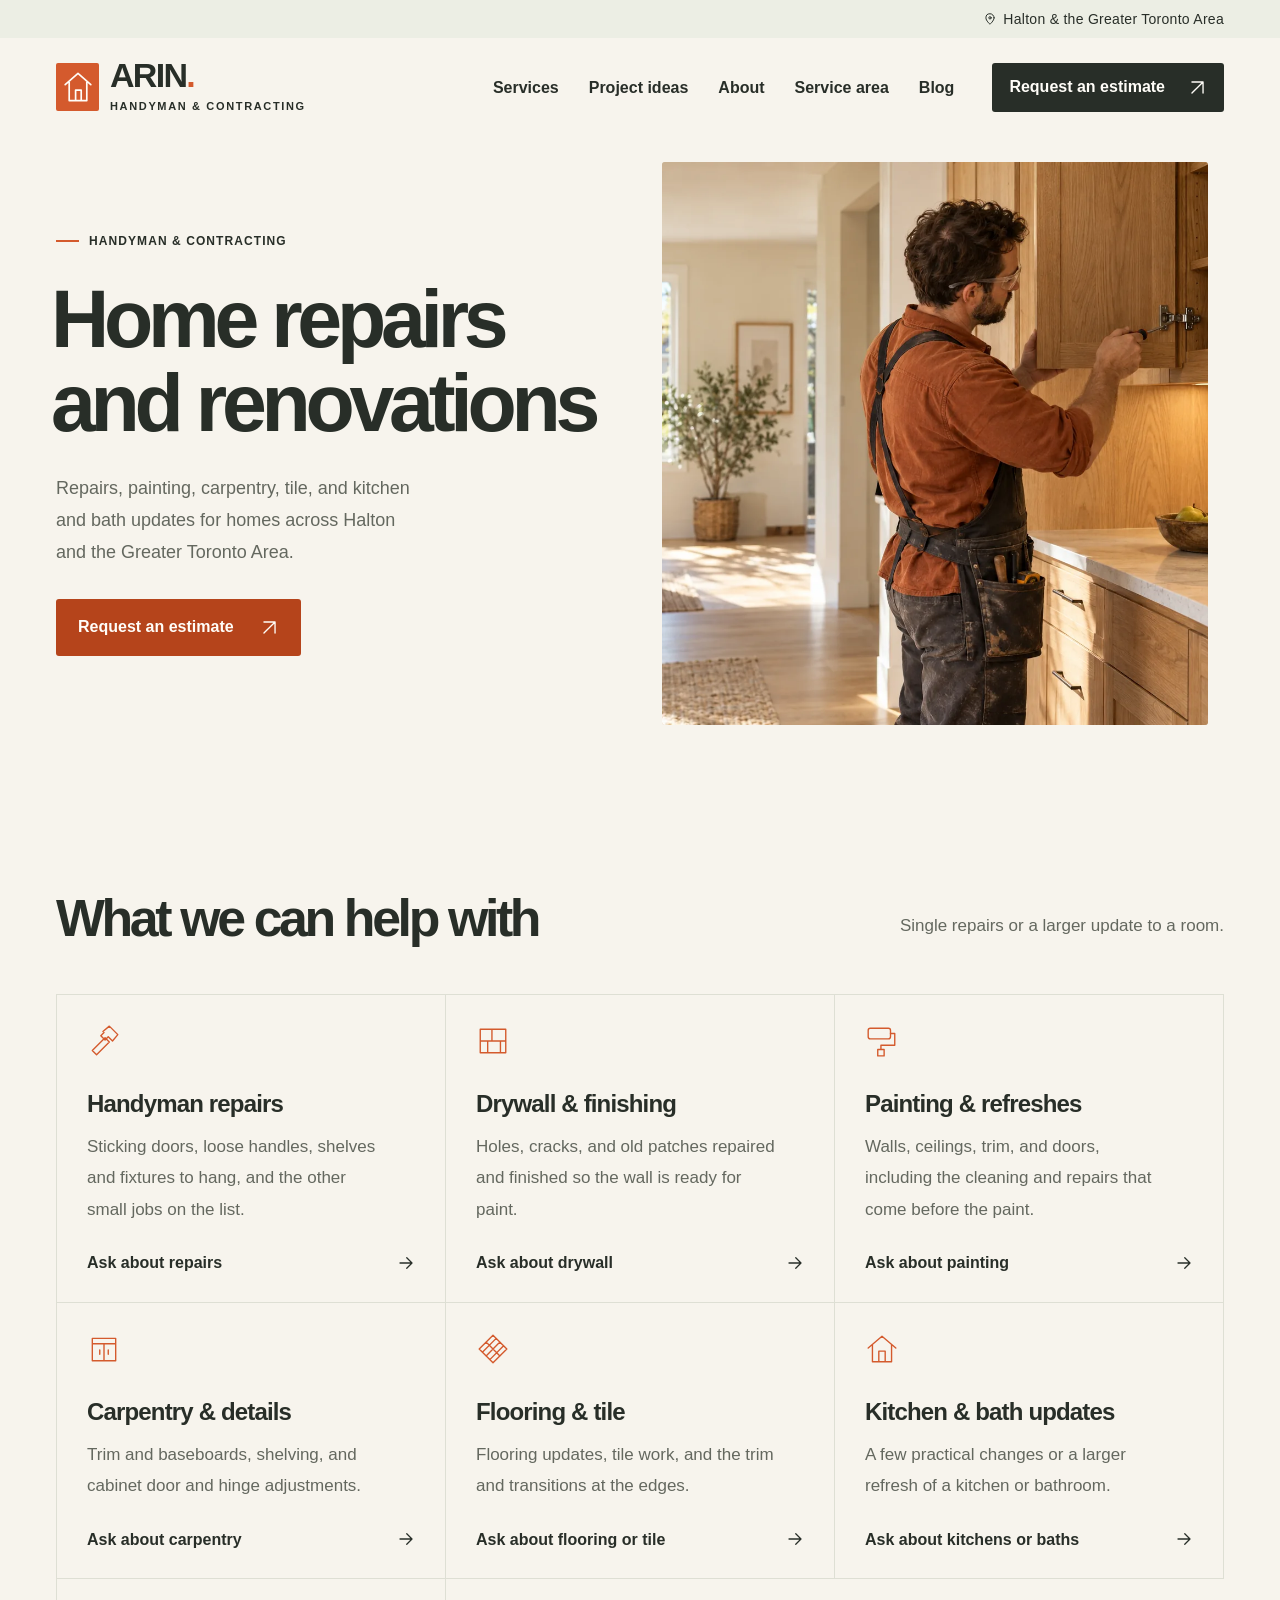
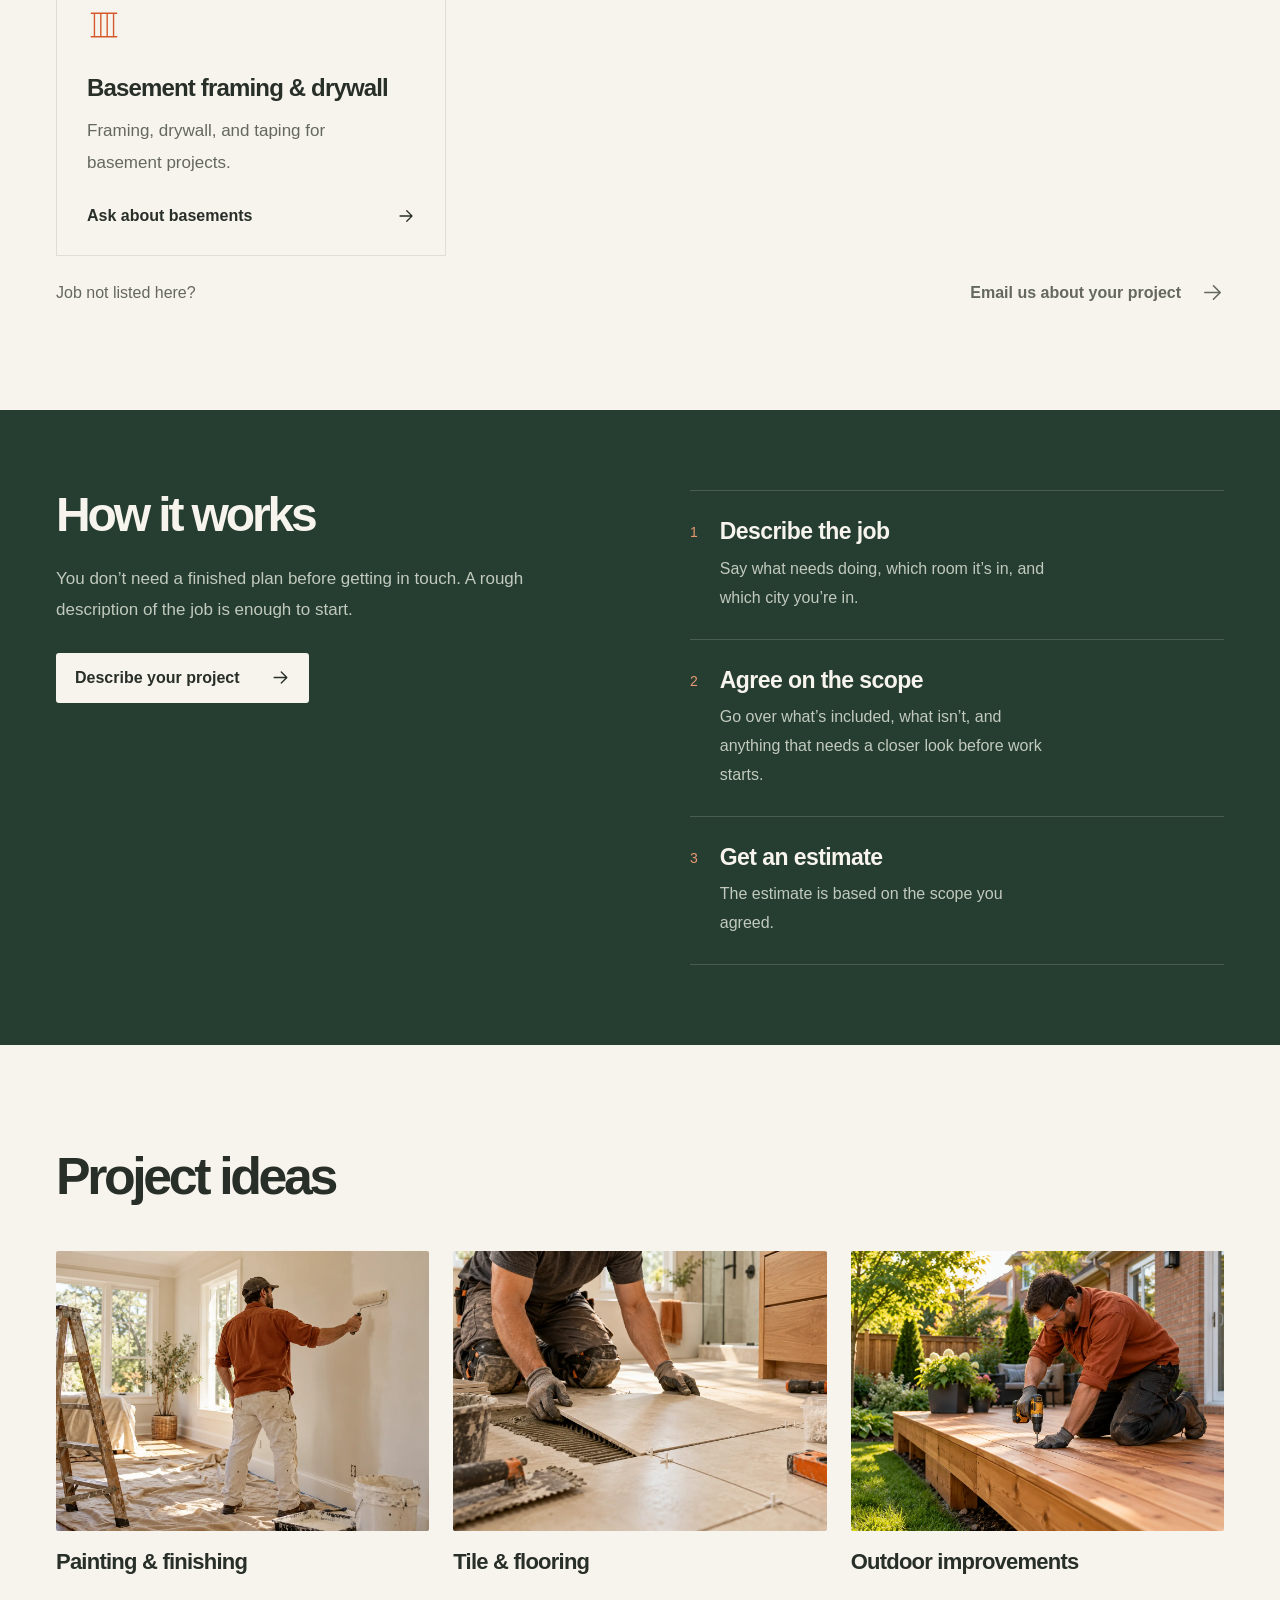
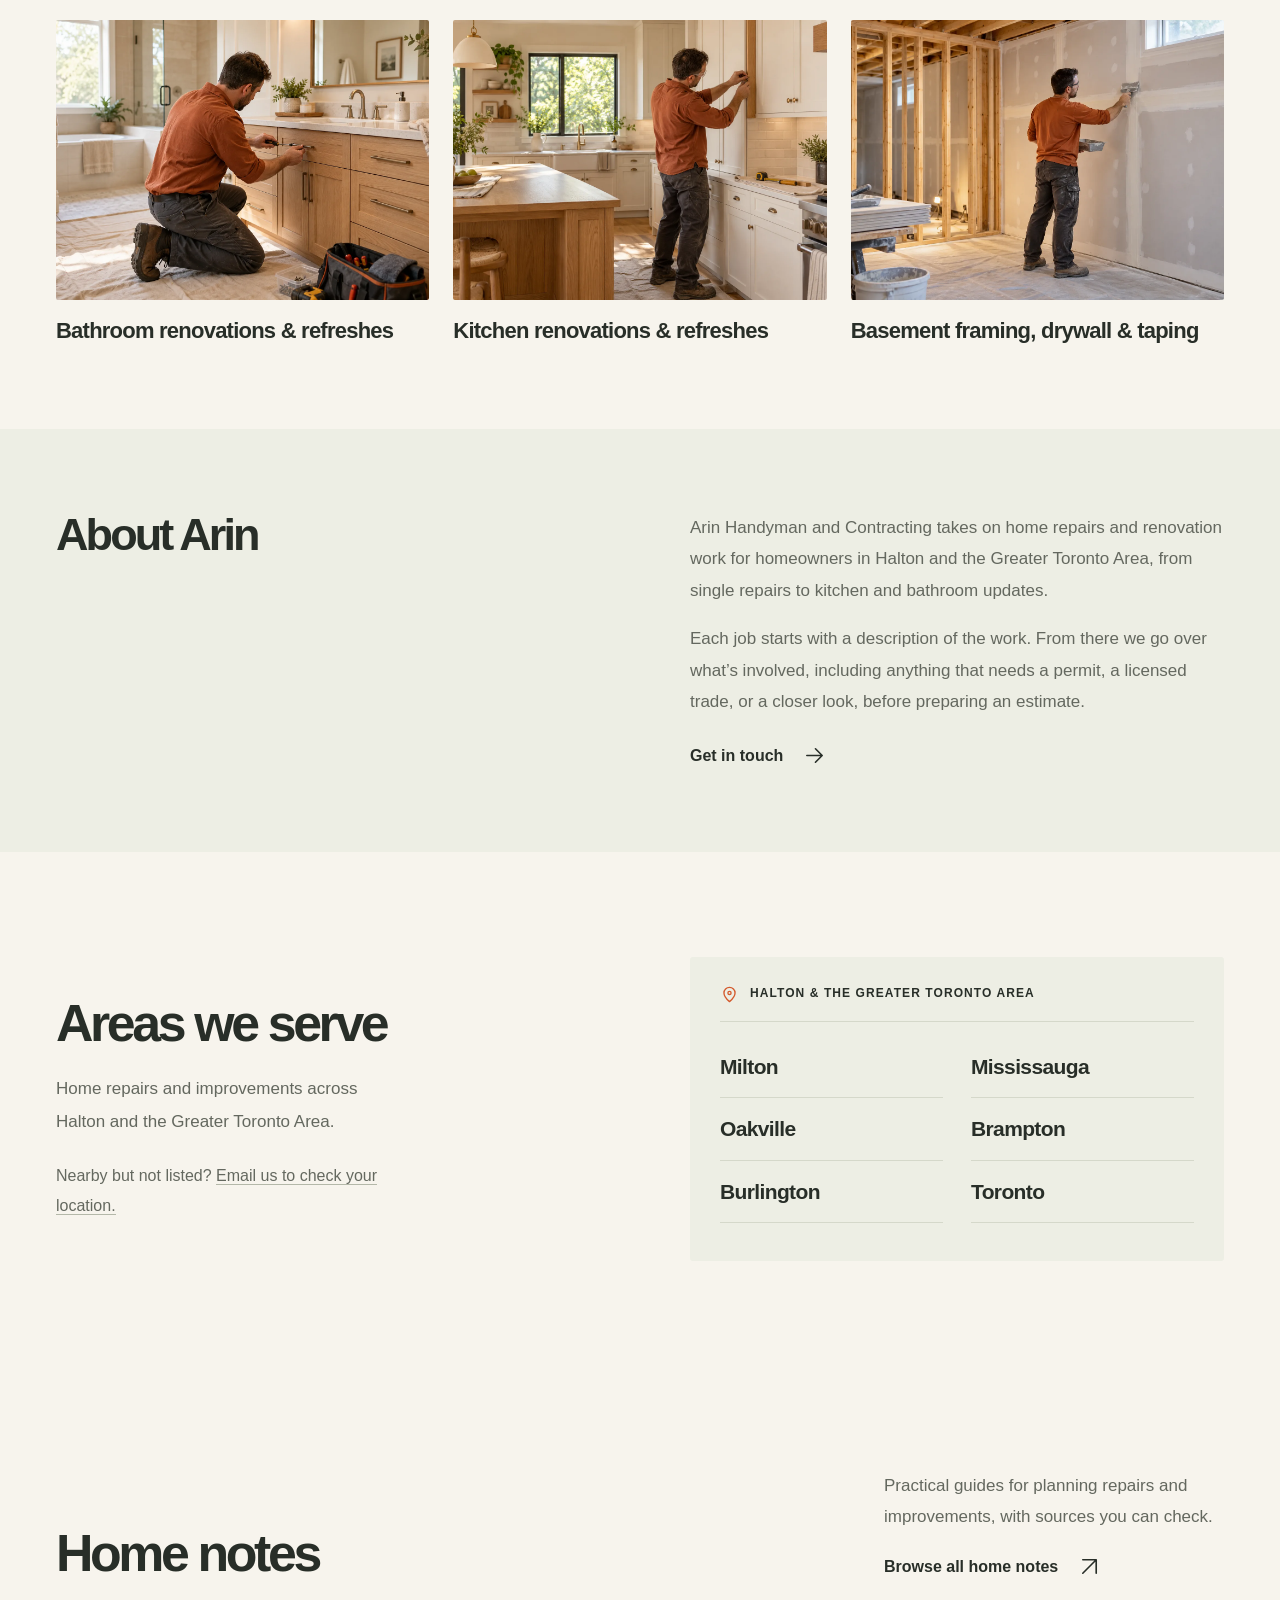
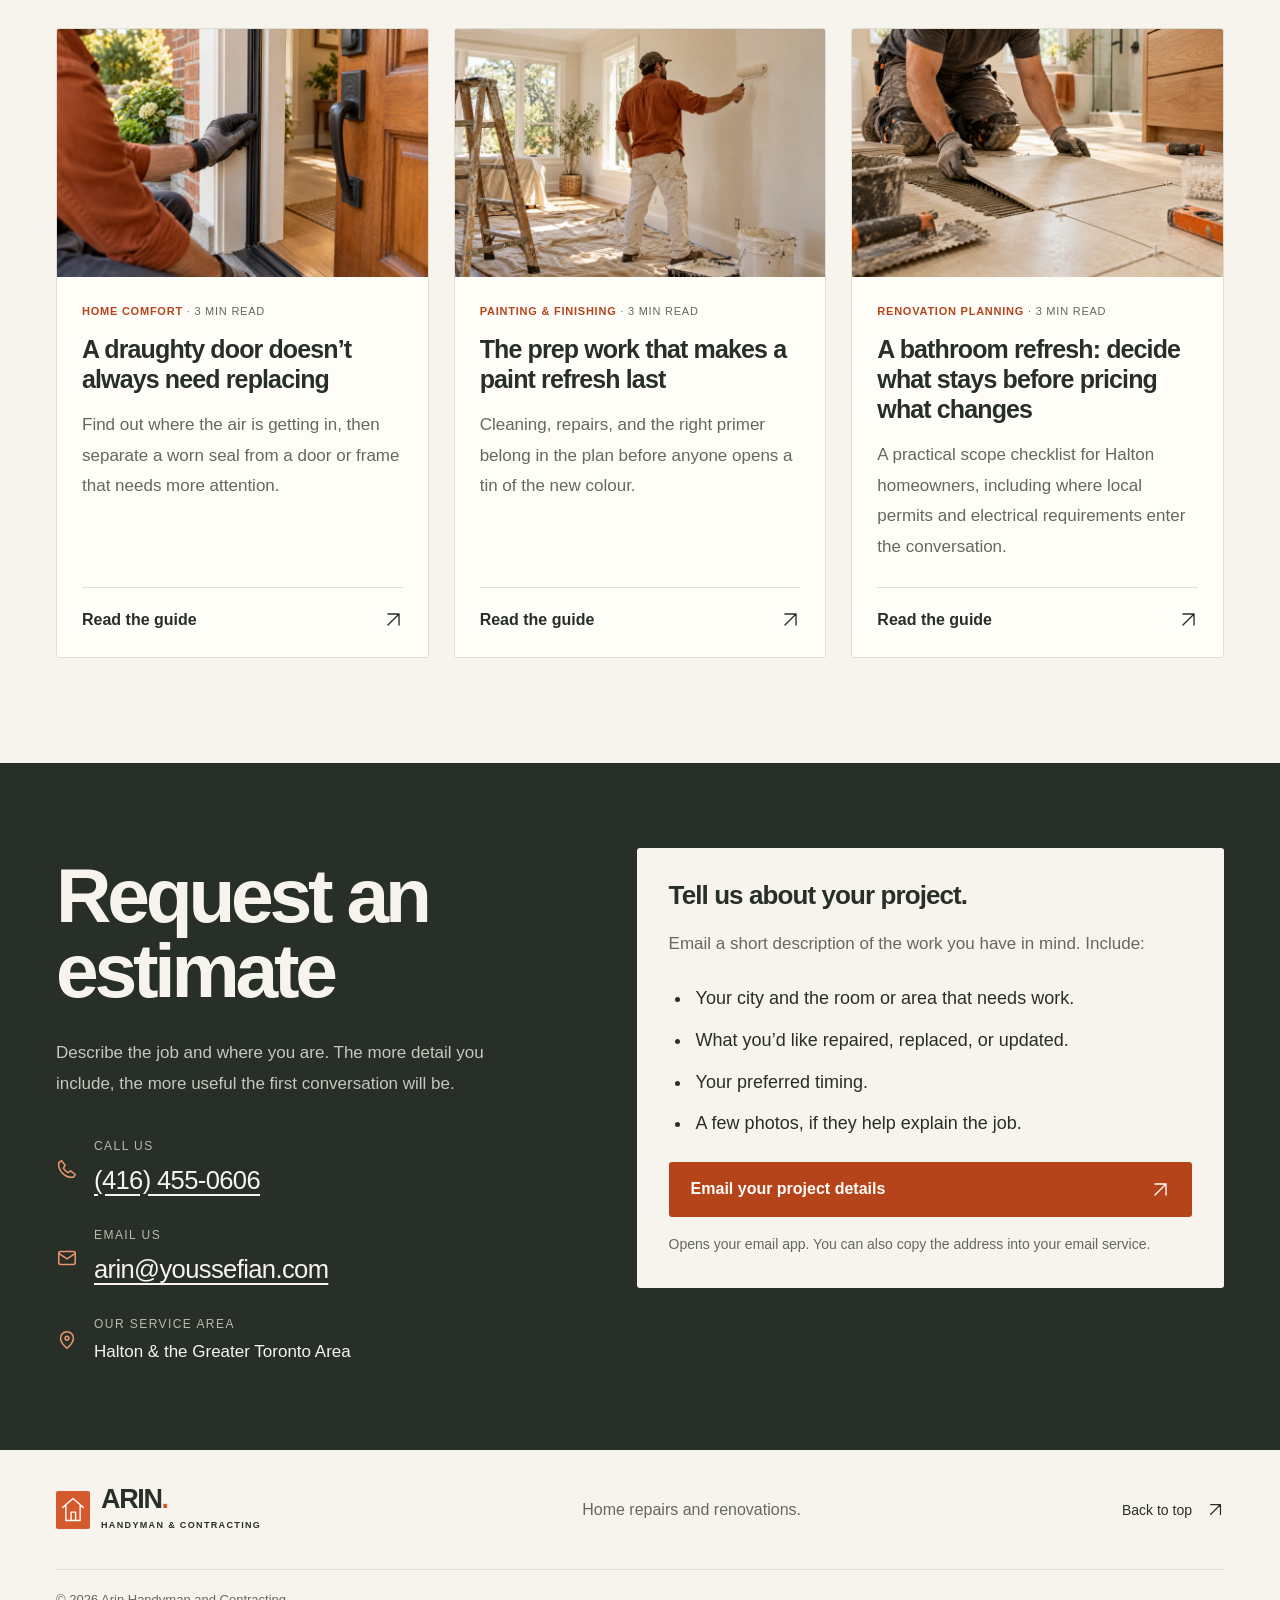
==== commit 0f766e4f: "Update business phone and enquiry email" ====
--- a/site/index.html
+++ b/site/index.html
@@ -76,7 +76,7 @@
       as="image"
       fetchpriority="high"
     />
-    <link rel="stylesheet" href="styles.css?v=9" />
+    <link rel="stylesheet" href="styles.css?v=10" />
     <link rel="stylesheet" href="blog/blog.css?v=3" />
     <script src="script.js?v=5" defer></script>
   </head>
@@ -125,6 +125,9 @@
         <symbol id="i-email" viewBox="0 0 24 24">
           <rect x="3" y="5" width="18" height="14" rx="2" />
           <path d="m3 7 9 6 9-6" />
+        </symbol>
+        <symbol id="i-phone" viewBox="0 0 24 24">
+          <path d="m6 3 4 5-2 3a15 15 0 0 0 5 5l3-2 5 4-2 3C10 22 2 14 3 5z" />
         </symbol>
       </defs>
     </svg>
@@ -565,10 +568,17 @@
             <h2 id="contact-title">Request an estimate</h2>
             <p>Describe the job and where you are. The more detail you include, the more useful the first conversation will be.</p>
             <div class="contact-detail">
+              <svg aria-hidden="true" focusable="false" class="icon"><use href="#i-phone" /></svg>
+              <div>
+                <span class="contact-detail-label">CALL US</span>
+                <a class="contact-phone" href="tel:+14164550606">(416) 455-0606</a>
+              </div>
+            </div>
+            <div class="contact-detail">
               <svg aria-hidden="true" focusable="false" class="icon"><use href="#i-email" /></svg>
               <div>
                 <span class="contact-detail-label">EMAIL US</span>
-                <a class="contact-email" href="mailto:arinhandyman@gmail.com">arinhandyman@gmail.com</a>
+                <a class="contact-email" href="mailto:arin@youssefian.com">arin@youssefian.com</a>
               </div>
             </div>
             <div class="contact-detail">
@@ -585,7 +595,7 @@
               <li>Your preferred timing.</li>
               <li>A few photos, if they help explain the job.</li>
             </ul>
-            <a class="button button-orange contact-button" href="mailto:arinhandyman@gmail.com?subject=Project%20enquiry&amp;body=City%3A%20%0D%0A%0D%0AWork%20needed%3A%20%0D%0A%0D%0APreferred%20timing%3A%20">Email your project details
+            <a class="button button-orange contact-button" href="mailto:arin@youssefian.com?subject=Project%20enquiry&amp;body=City%3A%20%0D%0A%0D%0AWork%20needed%3A%20%0D%0A%0D%0APreferred%20timing%3A%20">Email your project details
               <svg aria-hidden="true" focusable="false" class="icon"><use href="#i-diagonal" /></svg>
             </a>
             <p class="contact-help">Opens your email app. You can also copy the address into your email service.</p>
--- a/site/styles.css
+++ b/site/styles.css
@@ -700,14 +700,16 @@
   border-radius: 3px;
   padding: 32px;
 }
-.contact-email {
+.contact-email,
+.contact-phone {
   font-size: clamp(20px, 2vw, 26px);
   letter-spacing: -0.025em;
   overflow-wrap: anywhere;
   text-decoration: underline;
   text-underline-offset: 5px;
 }
-.contact-email:hover {
+.contact-email:hover,
+.contact-phone:hover {
   color: #f5b18c;
 }
 .contact-card h3 {
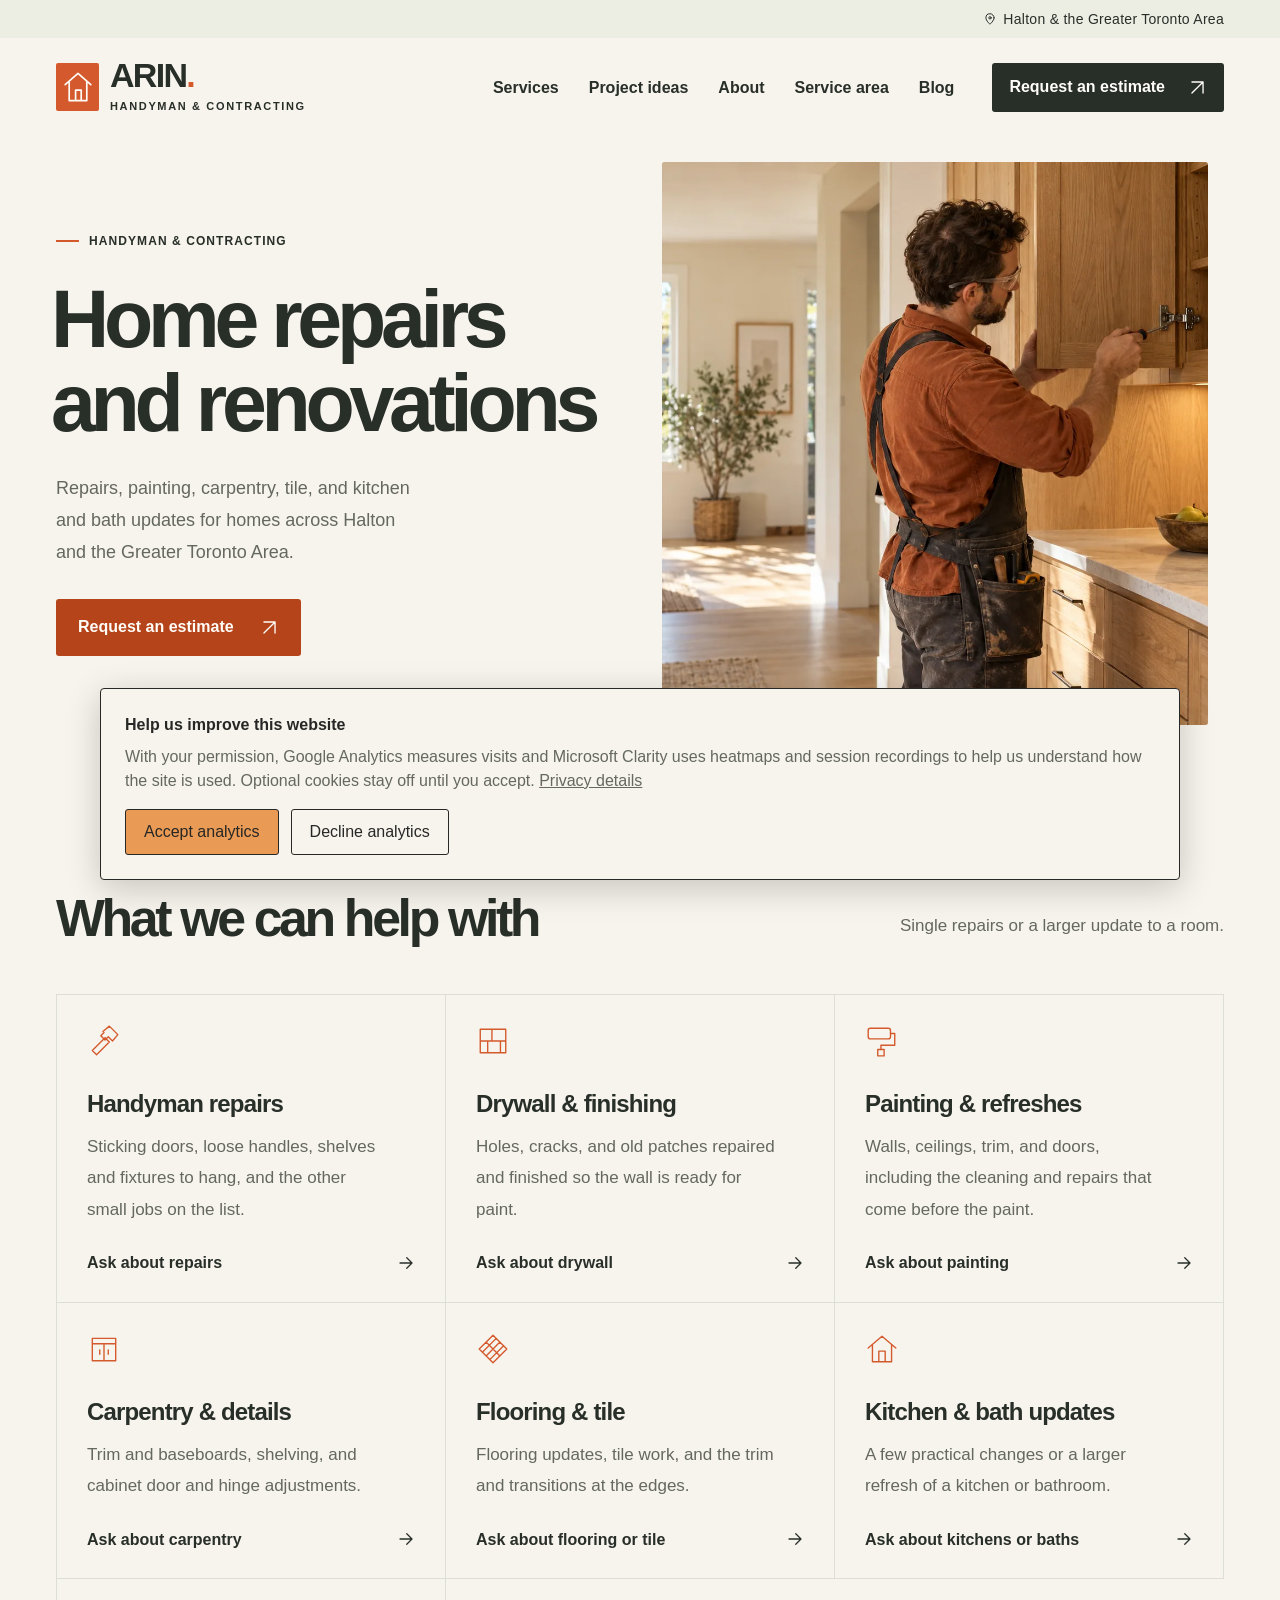
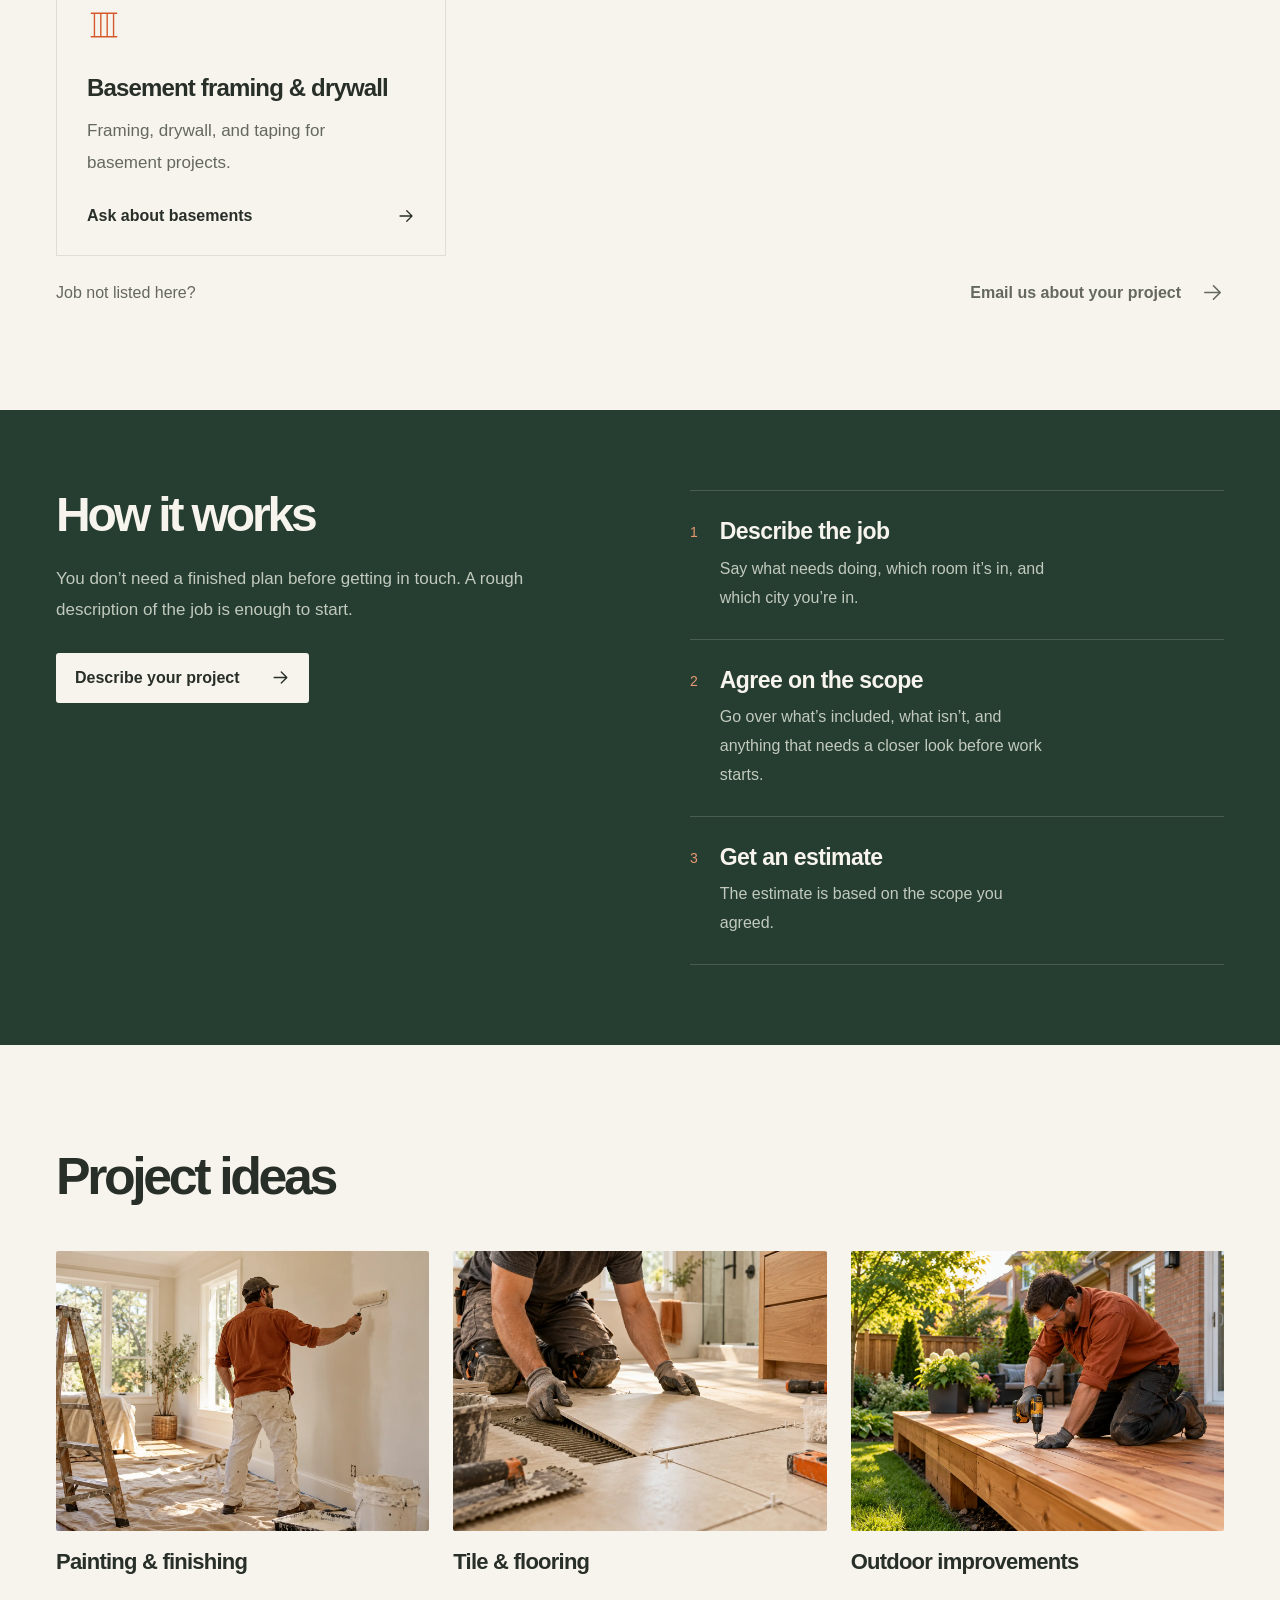
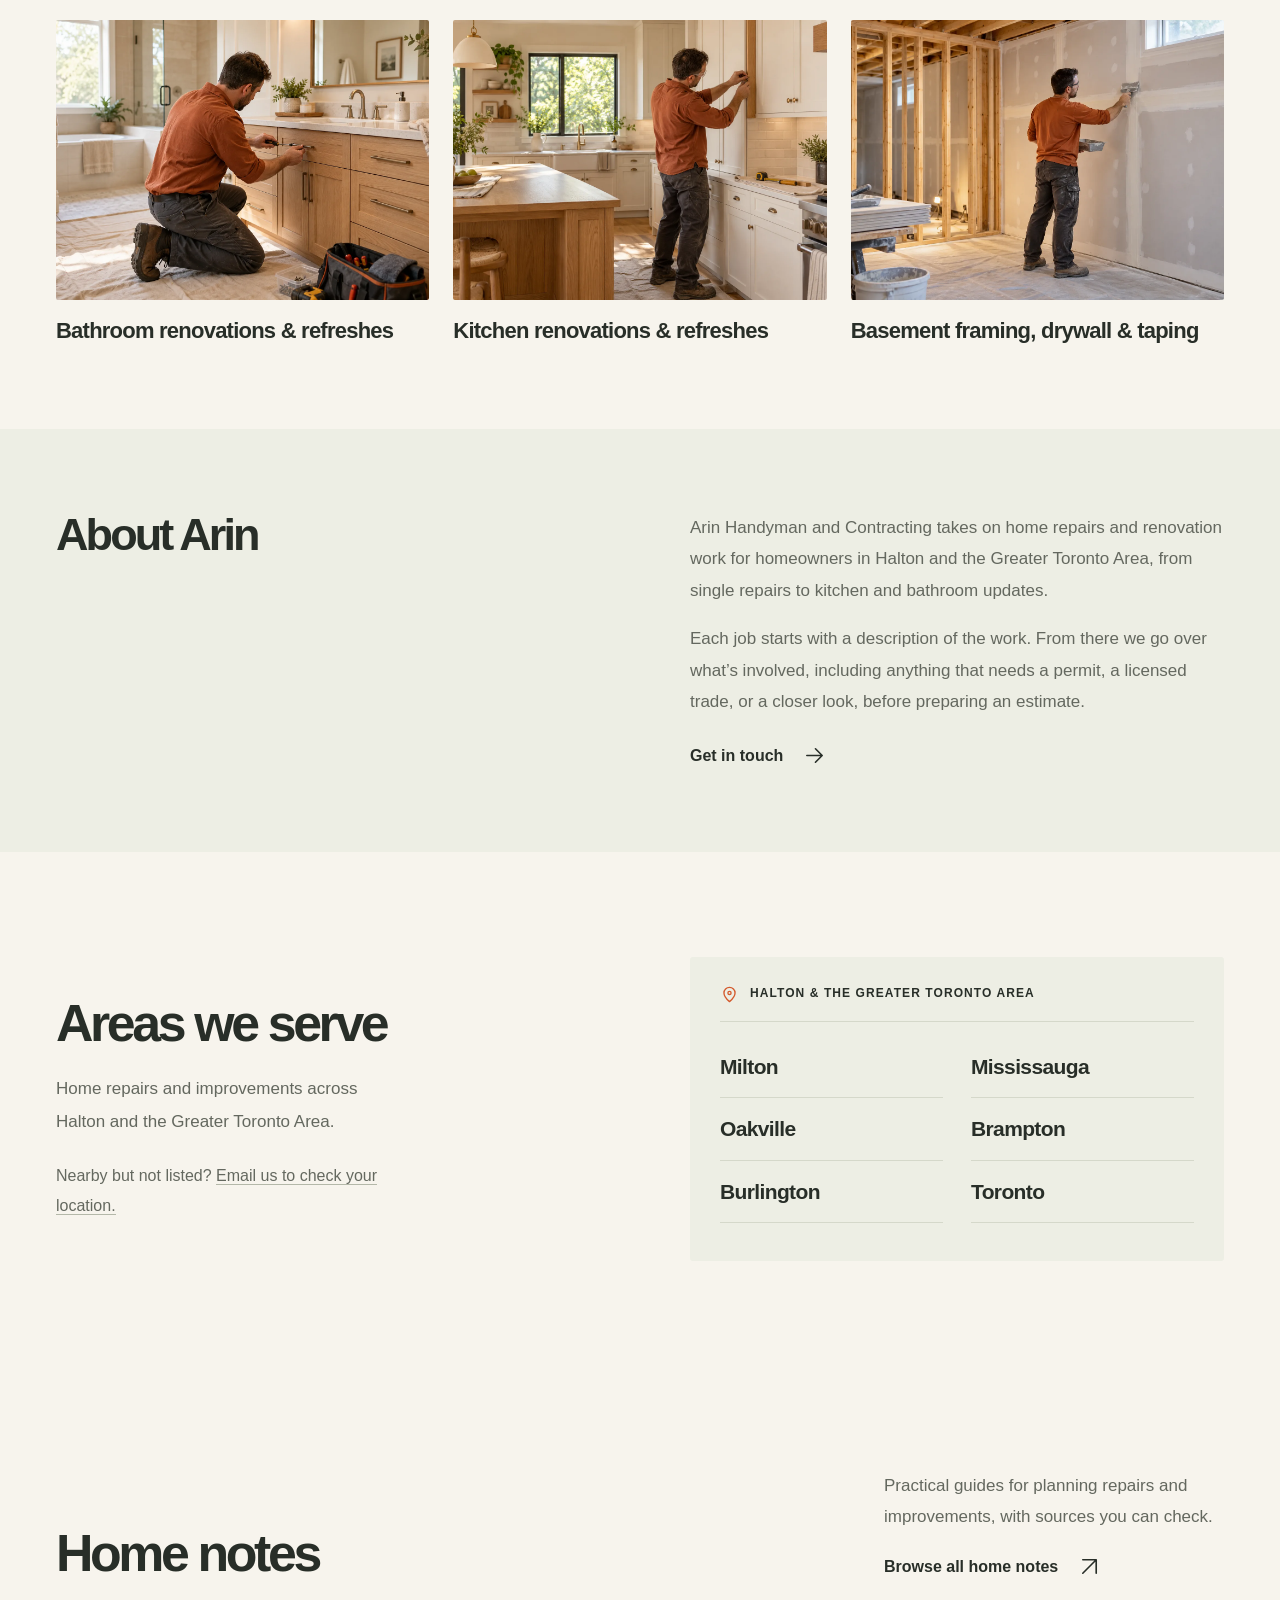
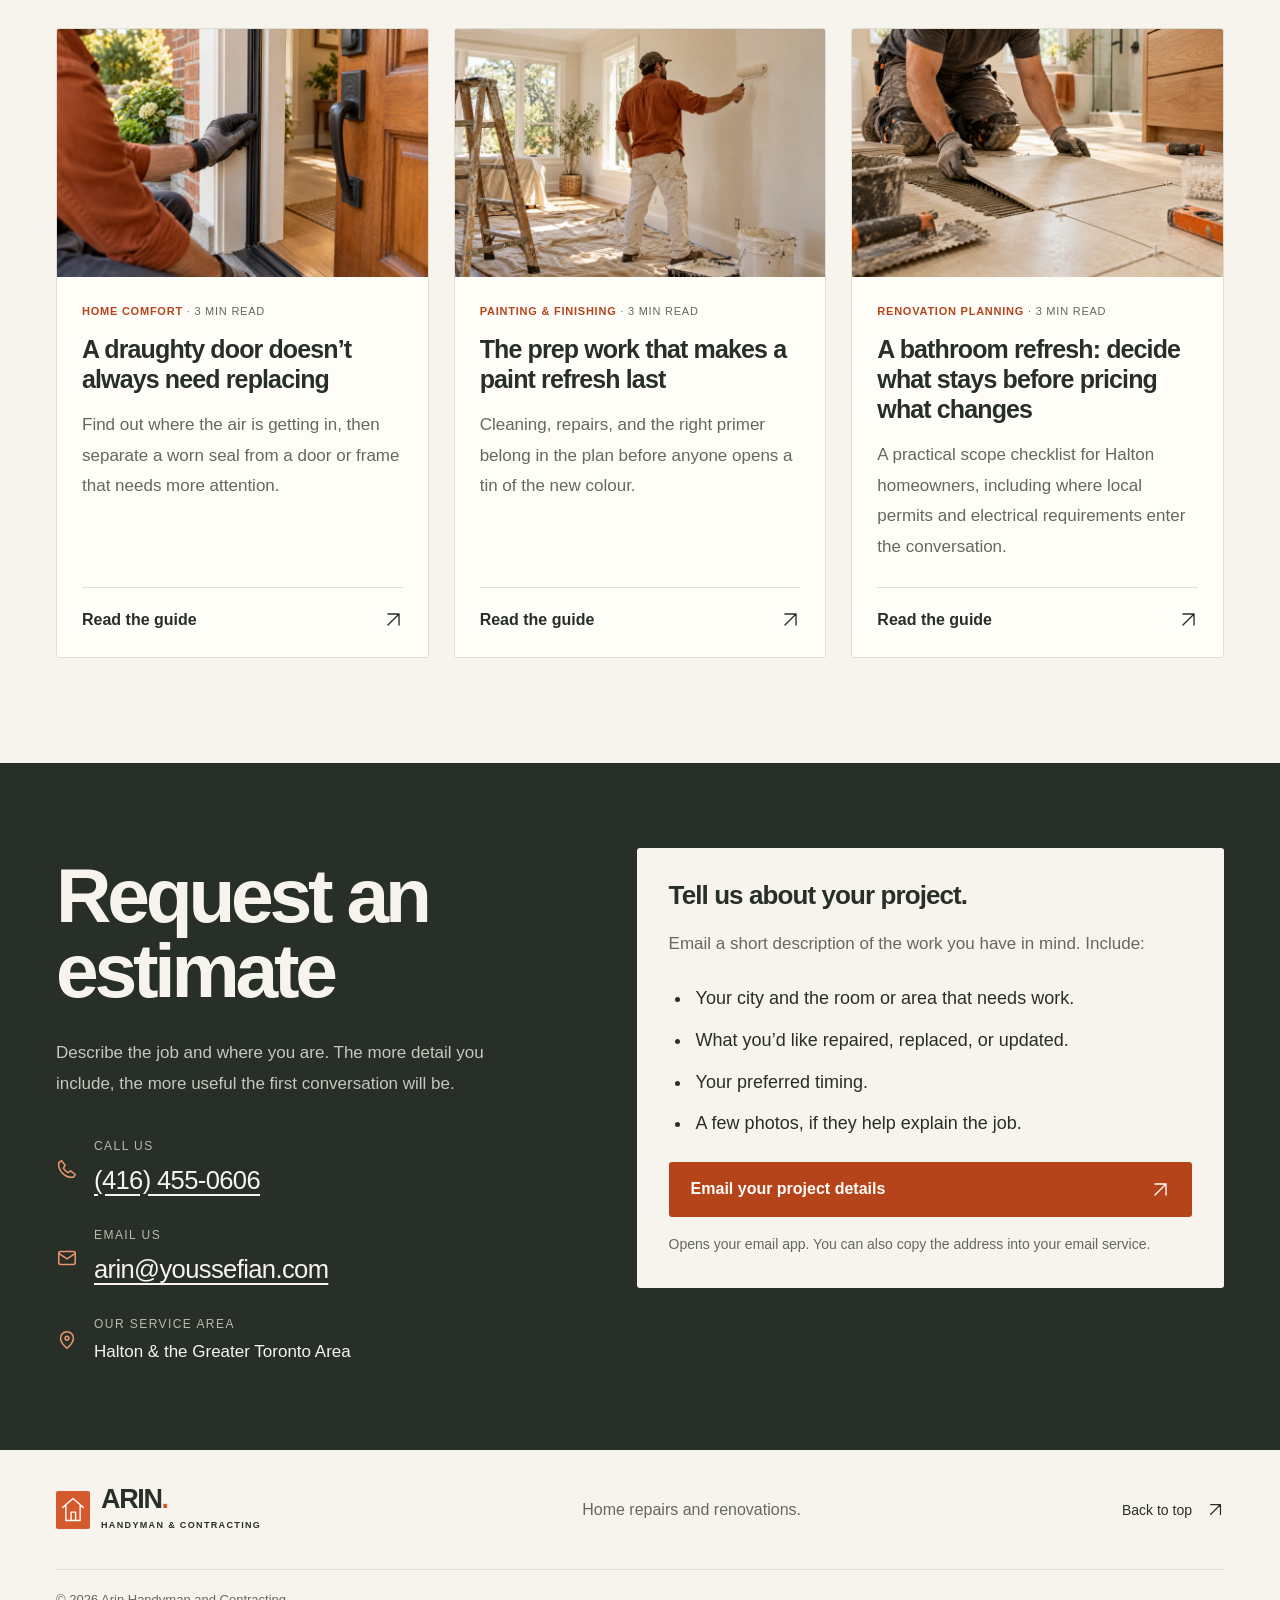
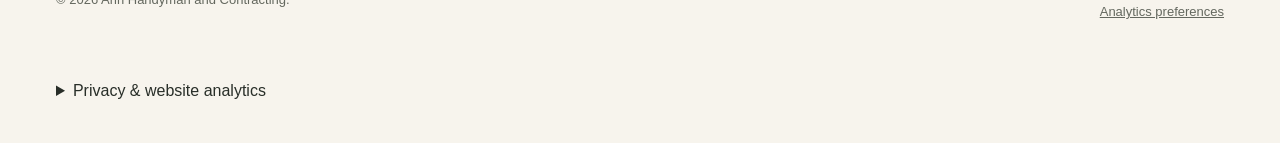
==== commit 5268745e: "Integrate consent-based GA4 and Clarity with verified Search Console" ====
--- a/site/index.html
+++ b/site/index.html
@@ -1,550 +1,551 @@
-<!doctype html>
-<html lang="en-CA" prefix="og: https://ogp.me/ns#">
-  <head>
-    <meta charset="utf-8" />
-    <meta name="viewport" content="width=device-width, initial-scale=1" />
-    <meta name="theme-color" content="#f7f4ed" />
-    <meta
-      name="description"
-      content="Home repairs and renovations across Halton and the Greater Toronto Area."
-    />
-    <title>Arin Handyman and Contracting | Home repairs &amp; renovations</title>
-    <link rel="canonical" href="https://ariesyous.github.io/arinwebsite/" />
-    <link rel="sitemap" type="application/xml" href="sitemap.xml" />
-    <link rel="describedby" type="text/plain" href="llms.txt" />
-    <script type="application/ld+json">
-      {
-        "@context": "https://schema.org",
-        "@type": "WebSite",
-        "name": "Arin Handyman and Contracting",
-        "url": "https://ariesyous.github.io/arinwebsite/",
-        "description": "Home repairs and renovations across Halton and the Greater Toronto Area.",
-        "inLanguage": "en-CA"
-      }
-    </script>
-    <meta property="og:type" content="website" />
-    <meta property="og:locale" content="en_CA" />
-    <meta property="og:site_name" content="Arin Handyman and Contracting" />
-    <meta
-      property="og:title"
-      content="Arin Handyman and Contracting | Home repairs &amp; renovations"
-    />
-    <meta
-      property="og:description"
-      content="Home repairs and renovations across Halton and the Greater Toronto Area."
-    />
-    <meta
-      property="og:url"
-      content="https://ariesyous.github.io/arinwebsite/"
-    />
-    <meta
-      property="og:image"
-      content="https://ariesyous.github.io/arinwebsite/assets/social-preview-v4.jpg"
-    />
-    <meta
-      property="og:image:secure_url"
-      content="https://ariesyous.github.io/arinwebsite/assets/social-preview-v4.jpg"
-    />
-    <meta property="og:image:type" content="image/jpeg" />
-    <meta property="og:image:width" content="1200" />
-    <meta property="og:image:height" content="630" />
-    <meta
-      property="og:image:alt"
-      content="Arin Handyman and Contracting — Home repairs and renovations across Halton and the Greater Toronto Area."
-    />
-    <meta name="twitter:card" content="summary_large_image" />
-    <meta
-      name="twitter:title"
-      content="Arin Handyman and Contracting | Home repairs &amp; renovations"
-    />
-    <meta
-      name="twitter:description"
-      content="Home repairs and renovations across Halton and the Greater Toronto Area."
-    />
-    <meta
-      name="twitter:image"
-      content="https://ariesyous.github.io/arinwebsite/assets/social-preview-v4.jpg"
-    />
-    <meta
-      name="twitter:image:alt"
-      content="Arin Handyman and Contracting — Home repairs and renovations across Halton and the Greater Toronto Area."
-    />
-    <link rel="icon" href="assets/favicon.svg" type="image/svg+xml" />
-    <link
-      rel="preload"
-      href="assets/carpentry.webp"
-      as="image"
-      fetchpriority="high"
-    />
-    <link rel="stylesheet" href="styles.css?v=10" />
-    <link rel="stylesheet" href="blog/blog.css?v=3" />
-    <script src="script.js?v=5" defer></script>
-  </head>
-  <body>
-    <a class="skip-link" href="#main">Skip to content</a>
-    <svg
-      class="icon-definitions"
-      xmlns="http://www.w3.org/2000/svg"
-      aria-hidden="true"
-    >
-      <defs>
-        <symbol id="i-arrow" viewBox="0 0 24 24">
-          <path d="M4 12h15M13 5l7 7-7 7" />
-        </symbol>
-        <symbol id="i-diagonal" viewBox="0 0 24 24">
-          <path d="M5 19 19 5M5 5h14v14" />
-        </symbol>
-        <symbol id="i-pin" viewBox="0 0 24 24">
-          <path d="M19 10c0 5-7 11-7 11S5 15 5 10a7 7 0 1 1 14 0Z" />
-          <circle cx="12" cy="10" r="2" />
-        </symbol>
-        <symbol id="i-hammer" viewBox="0 0 32 32">
-          <path d="m5 25 12-12 4 4L9 29zM15 7l6-5 8 8-5 6-4-4-3 3-4-4 3-3z" />
-        </symbol>
-        <symbol id="i-wall" viewBox="0 0 32 32">
-          <path d="M4 5h24v22H4zM4 16h24M15 5v11M11 16v11M23 16v11" />
-        </symbol>
-        <symbol id="i-paint" viewBox="0 0 32 32">
-          <rect x="3" y="4" width="21" height="10" rx="2" />
-          <path d="M24 9h4v11H15v4M12 24h6v6h-6z" />
-        </symbol>
-        <symbol id="i-carpentry" viewBox="0 0 32 32">
-          <path d="M5 27V6h22v21H5zM5 11h22M16 11v16M12 17v4M20 17v4" />
-        </symbol>
-        <symbol id="i-floor" viewBox="0 0 32 32">
-          <path
-            d="m16 3 13 13-13 13L3 16zM9.5 9.5l13 13M9.5 22.5l13-13M6 19l13-13M13 26l13-13"
-          />
-        </symbol>
-        <symbol id="i-framing" viewBox="0 0 32 32">
-          <path d="M4 5h24M4 27h24M7 5v22M13 5v22M19 5v22M25 5v22" />
-        </symbol>
-        <symbol id="i-home" viewBox="0 0 32 32">
-          <path d="M3 15 16 4l13 11M7 12v16h18V12M13 28V18h6v10" />
-        </symbol>
-        <symbol id="i-email" viewBox="0 0 24 24">
-          <rect x="3" y="5" width="18" height="14" rx="2" />
-          <path d="m3 7 9 6 9-6" />
-        </symbol>
-        <symbol id="i-phone" viewBox="0 0 24 24">
-          <path d="m6 3 4 5-2 3a15 15 0 0 0 5 5l3-2 5 4-2 3C10 22 2 14 3 5z" />
-        </symbol>
-      </defs>
-    </svg>
-
-    <div class="utility-bar">
-      <div class="container utility-content">
-        <span
-          ><svg aria-hidden="true" focusable="false" class="icon tiny">
-            <use href="#i-pin" />
-          </svg>
-          Halton &amp; the Greater Toronto Area</span
-        >
-      </div>
-    </div>
-    <header class="site-header">
-      <div class="container header-inner">
-        <a
-          href="#home"
-          class="brand"
-          aria-label="Arin Handyman and Contracting home"
-          ><span class="brand-mark" aria-hidden="true"
-            ><svg aria-hidden="true" focusable="false" viewBox="0 0 40 44">
-              <path
-                d="M4 19 20 5l16 14M9 16v23h22V16M17 39V26h7v13"
-              /></svg></span
-          ><span class="brand-type"
-            ><strong>ARIN<span class="brand-dot">.</span></strong
-            ><span>HANDYMAN &amp; CONTRACTING</span></span
-          ></a
-        >
-        <button
-          class="menu-toggle"
-          type="button"
-          aria-expanded="false"
-          aria-controls="primary-navigation"
-          aria-label="Open navigation"
-        >
-          <span></span><span></span>
-        </button>
-        <nav id="primary-navigation" aria-label="Main navigation">
-          <a href="#services">Services</a
-          ><a href="#inspiration">Project ideas</a><a href="#about">About</a
-          ><a href="#areas">Service area</a><a href="blog/">Blog</a
-          ><a class="button button-dark header-cta" href="#contact"
-            >Request an estimate
-            <svg aria-hidden="true" focusable="false" class="icon">
-              <use href="#i-diagonal" /></svg
-          ></a>
-        </nav>
-      </div>
-    </header>
-
-    <main id="main">
-      <section class="hero container" id="home" aria-labelledby="hero-title">
-        <div class="hero-copy">
-          <p class="eyebrow">
-            <span class="little-line"></span> HANDYMAN &amp; CONTRACTING
-          </p>
-          <h1 id="hero-title">Home repairs<br /> and renovations</h1>
-          <p class="hero-description">
-            Repairs, painting, carpentry, tile, and kitchen and bath updates for
-            homes across Halton and the Greater Toronto Area.
-          </p>
-          <a class="button button-orange" href="#contact"
-            >Request an estimate
-            <svg aria-hidden="true" focusable="false" class="icon">
-              <use href="#i-diagonal" /></svg
-          ></a>
-        </div>
-        <div class="hero-visual">
-          <img
-            src="assets/carpentry.webp"
-            alt="A carpenter carefully adjusting natural oak kitchen cabinetry."
-            width="1536"
-            height="1024"
-            fetchpriority="high"
-          />
-        </div>
-      </section>
-
-      <section
-        class="section container"
-        id="services"
-        aria-labelledby="services-title"
-      >
-        <div class="section-heading">
-          <h2 id="services-title">What we can help with</h2>
-          <p>Single repairs or a larger update to a room.</p>
-        </div>
-        <div class="services-grid">
-          <article class="service-card">
-            <div class="service-card-top">
-              <svg aria-hidden="true" focusable="false" class="service-icon">
-                <use href="#i-hammer" />
-              </svg>
-            </div>
-            <h3>Handyman repairs</h3>
-            <p>
-              Sticking doors, loose handles, shelves and fixtures to hang, and
-              the other small jobs on the list.
-            </p>
-            <a
-              href="#contact"
-              class="service-link"
-              >Ask about repairs
-              <svg aria-hidden="true" focusable="false" class="icon">
-                <use href="#i-arrow" /></svg
-            ></a>
-          </article>
-          <article class="service-card">
-            <div class="service-card-top">
-              <svg aria-hidden="true" focusable="false" class="service-icon">
-                <use href="#i-wall" />
-              </svg>
-            </div>
-            <h3>Drywall &amp; finishing</h3>
-            <p>
-              Holes, cracks, and old patches repaired and finished so the wall
-              is ready for paint.
-            </p>
-            <a
-              href="#contact"
-              class="service-link"
-              >Ask about drywall
-              <svg aria-hidden="true" focusable="false" class="icon">
-                <use href="#i-arrow" /></svg
-            ></a>
-          </article>
-          <article class="service-card">
-            <div class="service-card-top">
-              <svg aria-hidden="true" focusable="false" class="service-icon">
-                <use href="#i-paint" />
-              </svg>
-            </div>
-            <h3>Painting &amp; refreshes</h3>
-            <p>
-              Walls, ceilings, trim, and doors, including the cleaning and
-              repairs that come before the paint.
-            </p>
-            <a
-              href="#contact"
-              class="service-link"
-              >Ask about painting
-              <svg aria-hidden="true" focusable="false" class="icon">
-                <use href="#i-arrow" /></svg
-            ></a>
-          </article>
-          <article class="service-card">
-            <div class="service-card-top">
-              <svg aria-hidden="true" focusable="false" class="service-icon">
-                <use href="#i-carpentry" />
-              </svg>
-            </div>
-            <h3>Carpentry &amp; details</h3>
-            <p>
-              Trim and baseboards, shelving, and cabinet door and hinge
-              adjustments.
-            </p>
-            <a
-              href="#contact"
-              class="service-link"
-              >Ask about carpentry
-              <svg aria-hidden="true" focusable="false" class="icon">
-                <use href="#i-arrow" /></svg
-            ></a>
-          </article>
-          <article class="service-card">
-            <div class="service-card-top">
-              <svg aria-hidden="true" focusable="false" class="service-icon">
-                <use href="#i-floor" />
-              </svg>
-            </div>
-            <h3>Flooring &amp; tile</h3>
-            <p>
-              Flooring updates, tile work, and the trim and transitions at the
-              edges.
-            </p>
-            <a
-              href="#contact"
-              class="service-link"
-              >Ask about flooring or tile
-              <svg aria-hidden="true" focusable="false" class="icon">
-                <use href="#i-arrow" /></svg
-            ></a>
-          </article>
-          <article class="service-card">
-            <div class="service-card-top">
-              <svg aria-hidden="true" focusable="false" class="service-icon">
-                <use href="#i-home" />
-              </svg>
-            </div>
-            <h3>Kitchen &amp; bath updates</h3>
-            <p>
-              A few practical changes or a larger refresh of a kitchen or
-              bathroom.
-            </p>
-            <a
-              href="#contact"
-              class="service-link"
-              >Ask about kitchens or baths
-              <svg aria-hidden="true" focusable="false" class="icon">
-                <use href="#i-arrow" /></svg
-            ></a>
-          </article>
-          <article class="service-card">
-            <div class="service-card-top">
-              <svg aria-hidden="true" focusable="false" class="service-icon">
-                <use href="#i-framing" />
-              </svg>
-            </div>
-            <h3>Basement framing &amp; drywall</h3>
-            <p>Framing, drywall, and taping for basement projects.</p>
-            <a
-              href="#contact"
-              class="service-link"
-              >Ask about basements
-              <svg aria-hidden="true" focusable="false" class="icon">
-                <use href="#i-arrow" /></svg
-            ></a>
-          </article>
-        </div>
-        <div class="services-footer">
-          <span>Job not listed here?</span
-          ><a class="text-link" href="#contact"
-            >Email us about your project
-            <svg aria-hidden="true" focusable="false" class="icon">
-              <use href="#i-arrow" /></svg
-          ></a>
-        </div>
-      </section>
-
-      <section class="approach" aria-labelledby="approach-title">
-        <div class="container approach-inner">
-          <div class="approach-intro">
-            <h2 id="approach-title">How it works</h2>
-            <p>
-              You don’t need a finished plan before getting in touch. A rough
-              description of the job is enough to start.
-            </p>
-            <a href="#contact" class="button button-cream"
-              >Describe your project
-              <svg aria-hidden="true" focusable="false" class="icon">
-                <use href="#i-arrow" /></svg
-            ></a>
-          </div>
-          <ol class="steps">
-            <li>
-              <span class="step-number">1</span>
-              <div>
-                <h3>Describe the job</h3>
-                <p>
-                  Say what needs doing, which room it’s in, and which city
-                  you’re in.
-                </p>
-              </div>
-            </li>
-            <li>
-              <span class="step-number">2</span>
-              <div>
-                <h3>Agree on the scope</h3>
-                <p>
-                  Go over what’s included, what isn’t, and anything that needs a
-                  closer look before work starts.
-                </p>
-              </div>
-            </li>
-            <li>
-              <span class="step-number">3</span>
-              <div>
-                <h3>Get an estimate</h3>
-                <p>The estimate is based on the scope you agreed.</p>
-              </div>
-            </li>
-          </ol>
-        </div>
-      </section>
-
-      <section
-        class="section container inspiration"
-        id="inspiration"
-        aria-labelledby="inspiration-title"
-      >
-        <div class="section-heading">
-          <h2 id="inspiration-title">Project ideas</h2>
-        </div>
-        <div class="projects-grid">
-          <article class="project">
-            <div class="project-image">
-              <img
-                src="assets/painting.webp"
-                alt="A painter refreshing an interior wall with protective floor coverings."
-                width="1536"
-                height="1024"
-                loading="lazy"
-              />
-            </div>
-            <h3>Painting &amp; finishing</h3>
-          </article>
-          <article class="project">
-            <div class="project-image">
-              <img
-                src="assets/tiling.webp"
-                alt="A tiler carefully positioning ivory tiles beside an oak bathroom vanity."
-                width="1536"
-                height="1024"
-                loading="lazy"
-              />
-            </div>
-            <h3>Tile &amp; flooring</h3>
-          </article>
-          <article class="project">
-            <div class="project-image">
-              <img
-                src="assets/deck.webp"
-                alt="A carpenter fastening cedar deck boards in a sunny backyard."
-                width="1536"
-                height="1024"
-                loading="lazy"
-              />
-            </div>
-            <h3>Outdoor improvements</h3>
-          </article>
-          <article class="project">
-            <div class="project-image">
-              <img
-                src="assets/bathroom-refresh.webp"
-                alt="A worker adjusting an oak vanity in a bright bathroom refresh."
-                width="1536"
-                height="1024"
-                loading="lazy"
-              />
-            </div>
-            <h3>Bathroom renovations &amp; refreshes</h3>
-          </article>
-          <article class="project">
-            <div class="project-image">
-              <img
-                src="assets/kitchen-refresh.webp"
-                alt="A worker fitting oak cabinet trim in a light-filled kitchen renovation."
-                width="1536"
-                height="1024"
-                loading="lazy"
-              />
-            </div>
-            <h3>Kitchen renovations &amp; refreshes</h3>
-          </article>
-          <article class="project">
-            <div class="project-image">
-              <img
-                src="assets/basement-drywall.webp"
-                alt="A worker taping basement drywall beside an exposed timber-framed partition."
-                width="1536"
-                height="1024"
-                loading="lazy"
-              />
-            </div>
-            <h3>Basement framing, drywall &amp; taping</h3>
-          </article>
-        </div>
-      </section>
-
-      <section class="about-section" id="about" aria-labelledby="about-title">
-        <div class="container about-inner">
-          <h2 id="about-title">About Arin</h2>
-          <div class="about-copy">
-            <p>
-              Arin Handyman and Contracting takes on home repairs and renovation
-              work for homeowners in Halton and the Greater Toronto Area, from
-              single repairs to kitchen and bathroom updates.
-            </p>
-            <p>
-              Each job starts with a description of the work. From there we go
-              over what’s involved, including anything that needs a permit, a
-              licensed trade, or a closer look, before preparing an estimate.
-            </p>
-            <a href="#contact" class="text-link"
-              >Get in touch
-              <svg aria-hidden="true" focusable="false" class="icon">
-                <use href="#i-arrow" /></svg
-            ></a>
-          </div>
-        </div>
-      </section>
-
-      <section
-        class="section container areas-section"
-        id="areas"
-        aria-labelledby="areas-title"
-      >
-        <div class="areas-copy">
-          <h2 id="areas-title">Areas we serve</h2>
-          <p>
-            Home repairs and improvements across Halton and the Greater Toronto
-            Area.
-          </p>
-          <p class="area-question">
-            Nearby but not listed?
-            <a href="#contact">Email us to check your location.</a>
-          </p>
-        </div>
-        <div class="areas-panel">
-          <div class="areas-panel-title">
-            <svg aria-hidden="true" focusable="false" class="icon">
-              <use href="#i-pin" /></svg
-            ><span>HALTON &amp; THE GREATER TORONTO AREA</span>
-          </div>
-          <ul class="city-list">
-            <li>Milton</li>
-            <li>Mississauga</li>
-            <li>Oakville</li>
-            <li>Brampton</li>
-            <li>Burlington</li>
-            <li>Toronto</li>
-          </ul>
-        </div>
-      </section>
-
+<!doctype html>
+<html lang="en-CA" prefix="og: https://ogp.me/ns#">
+  <head>
+    <meta charset="utf-8" />
+    <meta name="viewport" content="width=device-width, initial-scale=1" />
+    <meta name="theme-color" content="#f7f4ed" />
+    <meta
+      name="description"
+      content="Home repairs and renovations across Halton and the Greater Toronto Area."
+    />
+    <title>Arin Handyman and Contracting | Home repairs &amp; renovations</title>
+    <link rel="canonical" href="https://arinhandyman.com/" />
+    <link rel="sitemap" type="application/xml" href="sitemap.xml" />
+    <link rel="describedby" type="text/plain" href="llms.txt" />
+    <script type="application/ld+json">
+      {
+        "@context": "https://schema.org",
+        "@type": "WebSite",
+        "name": "Arin Handyman and Contracting",
+        "url": "https://arinhandyman.com/",
+        "description": "Home repairs and renovations across Halton and the Greater Toronto Area.",
+        "inLanguage": "en-CA"
+      }
+    </script>
+    <meta property="og:type" content="website" />
+    <meta property="og:locale" content="en_CA" />
+    <meta property="og:site_name" content="Arin Handyman and Contracting" />
+    <meta
+      property="og:title"
+      content="Arin Handyman and Contracting | Home repairs &amp; renovations"
+    />
+    <meta
+      property="og:description"
+      content="Home repairs and renovations across Halton and the Greater Toronto Area."
+    />
+    <meta
+      property="og:url"
+      content="https://arinhandyman.com/"
+    />
+    <meta
+      property="og:image"
+      content="https://arinhandyman.com/assets/social-preview-v4.jpg"
+    />
+    <meta
+      property="og:image:secure_url"
+      content="https://arinhandyman.com/assets/social-preview-v4.jpg"
+    />
+    <meta property="og:image:type" content="image/jpeg" />
+    <meta property="og:image:width" content="1200" />
+    <meta property="og:image:height" content="630" />
+    <meta
+      property="og:image:alt"
+      content="Arin Handyman and Contracting — Home repairs and renovations across Halton and the Greater Toronto Area."
+    />
+    <meta name="twitter:card" content="summary_large_image" />
+    <meta
+      name="twitter:title"
+      content="Arin Handyman and Contracting | Home repairs &amp; renovations"
+    />
+    <meta
+      name="twitter:description"
+      content="Home repairs and renovations across Halton and the Greater Toronto Area."
+    />
+    <meta
+      name="twitter:image"
+      content="https://arinhandyman.com/assets/social-preview-v4.jpg"
+    />
+    <meta
+      name="twitter:image:alt"
+      content="Arin Handyman and Contracting — Home repairs and renovations across Halton and the Greater Toronto Area."
+    />
+    <link rel="icon" href="assets/favicon.svg" type="image/svg+xml" />
+    <link
+      rel="preload"
+      href="assets/carpentry.webp"
+      as="image"
+      fetchpriority="high"
+    />
+    <link rel="stylesheet" href="styles.css?v=11" />
+    <link rel="stylesheet" href="blog/blog.css?v=3" />
+    <script src="script.js?v=5" defer></script>
+    <script src="analytics.js?v=1" defer></script>
+  </head>
+  <body>
+    <a class="skip-link" href="#main">Skip to content</a>
+    <svg
+      class="icon-definitions"
+      xmlns="http://www.w3.org/2000/svg"
+      aria-hidden="true"
+    >
+      <defs>
+        <symbol id="i-arrow" viewBox="0 0 24 24">
+          <path d="M4 12h15M13 5l7 7-7 7" />
+        </symbol>
+        <symbol id="i-diagonal" viewBox="0 0 24 24">
+          <path d="M5 19 19 5M5 5h14v14" />
+        </symbol>
+        <symbol id="i-pin" viewBox="0 0 24 24">
+          <path d="M19 10c0 5-7 11-7 11S5 15 5 10a7 7 0 1 1 14 0Z" />
+          <circle cx="12" cy="10" r="2" />
+        </symbol>
+        <symbol id="i-hammer" viewBox="0 0 32 32">
+          <path d="m5 25 12-12 4 4L9 29zM15 7l6-5 8 8-5 6-4-4-3 3-4-4 3-3z" />
+        </symbol>
+        <symbol id="i-wall" viewBox="0 0 32 32">
+          <path d="M4 5h24v22H4zM4 16h24M15 5v11M11 16v11M23 16v11" />
+        </symbol>
+        <symbol id="i-paint" viewBox="0 0 32 32">
+          <rect x="3" y="4" width="21" height="10" rx="2" />
+          <path d="M24 9h4v11H15v4M12 24h6v6h-6z" />
+        </symbol>
+        <symbol id="i-carpentry" viewBox="0 0 32 32">
+          <path d="M5 27V6h22v21H5zM5 11h22M16 11v16M12 17v4M20 17v4" />
+        </symbol>
+        <symbol id="i-floor" viewBox="0 0 32 32">
+          <path
+            d="m16 3 13 13-13 13L3 16zM9.5 9.5l13 13M9.5 22.5l13-13M6 19l13-13M13 26l13-13"
+          />
+        </symbol>
+        <symbol id="i-framing" viewBox="0 0 32 32">
+          <path d="M4 5h24M4 27h24M7 5v22M13 5v22M19 5v22M25 5v22" />
+        </symbol>
+        <symbol id="i-home" viewBox="0 0 32 32">
+          <path d="M3 15 16 4l13 11M7 12v16h18V12M13 28V18h6v10" />
+        </symbol>
+        <symbol id="i-email" viewBox="0 0 24 24">
+          <rect x="3" y="5" width="18" height="14" rx="2" />
+          <path d="m3 7 9 6 9-6" />
+        </symbol>
+        <symbol id="i-phone" viewBox="0 0 24 24">
+          <path d="m6 3 4 5-2 3a15 15 0 0 0 5 5l3-2 5 4-2 3C10 22 2 14 3 5z" />
+        </symbol>
+      </defs>
+    </svg>
+
+    <div class="utility-bar">
+      <div class="container utility-content">
+        <span
+          ><svg aria-hidden="true" focusable="false" class="icon tiny">
+            <use href="#i-pin" />
+          </svg>
+          Halton &amp; the Greater Toronto Area</span
+        >
+      </div>
+    </div>
+    <header class="site-header">
+      <div class="container header-inner">
+        <a
+          href="#home"
+          class="brand"
+          aria-label="Arin Handyman and Contracting home"
+          ><span class="brand-mark" aria-hidden="true"
+            ><svg aria-hidden="true" focusable="false" viewBox="0 0 40 44">
+              <path
+                d="M4 19 20 5l16 14M9 16v23h22V16M17 39V26h7v13"
+              /></svg></span
+          ><span class="brand-type"
+            ><strong>ARIN<span class="brand-dot">.</span></strong
+            ><span>HANDYMAN &amp; CONTRACTING</span></span
+          ></a
+        >
+        <button
+          class="menu-toggle"
+          type="button"
+          aria-expanded="false"
+          aria-controls="primary-navigation"
+          aria-label="Open navigation"
+        >
+          <span></span><span></span>
+        </button>
+        <nav id="primary-navigation" aria-label="Main navigation">
+          <a href="#services">Services</a
+          ><a href="#inspiration">Project ideas</a><a href="#about">About</a
+          ><a href="#areas">Service area</a><a href="blog/">Blog</a
+          ><a class="button button-dark header-cta" href="#contact"
+            >Request an estimate
+            <svg aria-hidden="true" focusable="false" class="icon">
+              <use href="#i-diagonal" /></svg
+          ></a>
+        </nav>
+      </div>
+    </header>
+
+    <main id="main">
+      <section class="hero container" id="home" aria-labelledby="hero-title">
+        <div class="hero-copy">
+          <p class="eyebrow">
+            <span class="little-line"></span> HANDYMAN &amp; CONTRACTING
+          </p>
+          <h1 id="hero-title">Home repairs<br /> and renovations</h1>
+          <p class="hero-description">
+            Repairs, painting, carpentry, tile, and kitchen and bath updates for
+            homes across Halton and the Greater Toronto Area.
+          </p>
+          <a class="button button-orange" href="#contact"
+            >Request an estimate
+            <svg aria-hidden="true" focusable="false" class="icon">
+              <use href="#i-diagonal" /></svg
+          ></a>
+        </div>
+        <div class="hero-visual">
+          <img
+            src="assets/carpentry.webp"
+            alt="A carpenter carefully adjusting natural oak kitchen cabinetry."
+            width="1536"
+            height="1024"
+            fetchpriority="high"
+          />
+        </div>
+      </section>
+
+      <section
+        class="section container"
+        id="services"
+        aria-labelledby="services-title"
+      >
+        <div class="section-heading">
+          <h2 id="services-title">What we can help with</h2>
+          <p>Single repairs or a larger update to a room.</p>
+        </div>
+        <div class="services-grid">
+          <article class="service-card">
+            <div class="service-card-top">
+              <svg aria-hidden="true" focusable="false" class="service-icon">
+                <use href="#i-hammer" />
+              </svg>
+            </div>
+            <h3>Handyman repairs</h3>
+            <p>
+              Sticking doors, loose handles, shelves and fixtures to hang, and
+              the other small jobs on the list.
+            </p>
+            <a
+              href="#contact"
+              class="service-link"
+              >Ask about repairs
+              <svg aria-hidden="true" focusable="false" class="icon">
+                <use href="#i-arrow" /></svg
+            ></a>
+          </article>
+          <article class="service-card">
+            <div class="service-card-top">
+              <svg aria-hidden="true" focusable="false" class="service-icon">
+                <use href="#i-wall" />
+              </svg>
+            </div>
+            <h3>Drywall &amp; finishing</h3>
+            <p>
+              Holes, cracks, and old patches repaired and finished so the wall
+              is ready for paint.
+            </p>
+            <a
+              href="#contact"
+              class="service-link"
+              >Ask about drywall
+              <svg aria-hidden="true" focusable="false" class="icon">
+                <use href="#i-arrow" /></svg
+            ></a>
+          </article>
+          <article class="service-card">
+            <div class="service-card-top">
+              <svg aria-hidden="true" focusable="false" class="service-icon">
+                <use href="#i-paint" />
+              </svg>
+            </div>
+            <h3>Painting &amp; refreshes</h3>
+            <p>
+              Walls, ceilings, trim, and doors, including the cleaning and
+              repairs that come before the paint.
+            </p>
+            <a
+              href="#contact"
+              class="service-link"
+              >Ask about painting
+              <svg aria-hidden="true" focusable="false" class="icon">
+                <use href="#i-arrow" /></svg
+            ></a>
+          </article>
+          <article class="service-card">
+            <div class="service-card-top">
+              <svg aria-hidden="true" focusable="false" class="service-icon">
+                <use href="#i-carpentry" />
+              </svg>
+            </div>
+            <h3>Carpentry &amp; details</h3>
+            <p>
+              Trim and baseboards, shelving, and cabinet door and hinge
+              adjustments.
+            </p>
+            <a
+              href="#contact"
+              class="service-link"
+              >Ask about carpentry
+              <svg aria-hidden="true" focusable="false" class="icon">
+                <use href="#i-arrow" /></svg
+            ></a>
+          </article>
+          <article class="service-card">
+            <div class="service-card-top">
+              <svg aria-hidden="true" focusable="false" class="service-icon">
+                <use href="#i-floor" />
+              </svg>
+            </div>
+            <h3>Flooring &amp; tile</h3>
+            <p>
+              Flooring updates, tile work, and the trim and transitions at the
+              edges.
+            </p>
+            <a
+              href="#contact"
+              class="service-link"
+              >Ask about flooring or tile
+              <svg aria-hidden="true" focusable="false" class="icon">
+                <use href="#i-arrow" /></svg
+            ></a>
+          </article>
+          <article class="service-card">
+            <div class="service-card-top">
+              <svg aria-hidden="true" focusable="false" class="service-icon">
+                <use href="#i-home" />
+              </svg>
+            </div>
+            <h3>Kitchen &amp; bath updates</h3>
+            <p>
+              A few practical changes or a larger refresh of a kitchen or
+              bathroom.
+            </p>
+            <a
+              href="#contact"
+              class="service-link"
+              >Ask about kitchens or baths
+              <svg aria-hidden="true" focusable="false" class="icon">
+                <use href="#i-arrow" /></svg
+            ></a>
+          </article>
+          <article class="service-card">
+            <div class="service-card-top">
+              <svg aria-hidden="true" focusable="false" class="service-icon">
+                <use href="#i-framing" />
+              </svg>
+            </div>
+            <h3>Basement framing &amp; drywall</h3>
+            <p>Framing, drywall, and taping for basement projects.</p>
+            <a
+              href="#contact"
+              class="service-link"
+              >Ask about basements
+              <svg aria-hidden="true" focusable="false" class="icon">
+                <use href="#i-arrow" /></svg
+            ></a>
+          </article>
+        </div>
+        <div class="services-footer">
+          <span>Job not listed here?</span
+          ><a class="text-link" href="#contact"
+            >Email us about your project
+            <svg aria-hidden="true" focusable="false" class="icon">
+              <use href="#i-arrow" /></svg
+          ></a>
+        </div>
+      </section>
+
+      <section class="approach" aria-labelledby="approach-title">
+        <div class="container approach-inner">
+          <div class="approach-intro">
+            <h2 id="approach-title">How it works</h2>
+            <p>
+              You don’t need a finished plan before getting in touch. A rough
+              description of the job is enough to start.
+            </p>
+            <a href="#contact" class="button button-cream"
+              >Describe your project
+              <svg aria-hidden="true" focusable="false" class="icon">
+                <use href="#i-arrow" /></svg
+            ></a>
+          </div>
+          <ol class="steps">
+            <li>
+              <span class="step-number">1</span>
+              <div>
+                <h3>Describe the job</h3>
+                <p>
+                  Say what needs doing, which room it’s in, and which city
+                  you’re in.
+                </p>
+              </div>
+            </li>
+            <li>
+              <span class="step-number">2</span>
+              <div>
+                <h3>Agree on the scope</h3>
+                <p>
+                  Go over what’s included, what isn’t, and anything that needs a
+                  closer look before work starts.
+                </p>
+              </div>
+            </li>
+            <li>
+              <span class="step-number">3</span>
+              <div>
+                <h3>Get an estimate</h3>
+                <p>The estimate is based on the scope you agreed.</p>
+              </div>
+            </li>
+          </ol>
+        </div>
+      </section>
+
+      <section
+        class="section container inspiration"
+        id="inspiration"
+        aria-labelledby="inspiration-title"
+      >
+        <div class="section-heading">
+          <h2 id="inspiration-title">Project ideas</h2>
+        </div>
+        <div class="projects-grid">
+          <article class="project">
+            <div class="project-image">
+              <img
+                src="assets/painting.webp"
+                alt="A painter refreshing an interior wall with protective floor coverings."
+                width="1536"
+                height="1024"
+                loading="lazy"
+              />
+            </div>
+            <h3>Painting &amp; finishing</h3>
+          </article>
+          <article class="project">
+            <div class="project-image">
+              <img
+                src="assets/tiling.webp"
+                alt="A tiler carefully positioning ivory tiles beside an oak bathroom vanity."
+                width="1536"
+                height="1024"
+                loading="lazy"
+              />
+            </div>
+            <h3>Tile &amp; flooring</h3>
+          </article>
+          <article class="project">
+            <div class="project-image">
+              <img
+                src="assets/deck.webp"
+                alt="A carpenter fastening cedar deck boards in a sunny backyard."
+                width="1536"
+                height="1024"
+                loading="lazy"
+              />
+            </div>
+            <h3>Outdoor improvements</h3>
+          </article>
+          <article class="project">
+            <div class="project-image">
+              <img
+                src="assets/bathroom-refresh.webp"
+                alt="A worker adjusting an oak vanity in a bright bathroom refresh."
+                width="1536"
+                height="1024"
+                loading="lazy"
+              />
+            </div>
+            <h3>Bathroom renovations &amp; refreshes</h3>
+          </article>
+          <article class="project">
+            <div class="project-image">
+              <img
+                src="assets/kitchen-refresh.webp"
+                alt="A worker fitting oak cabinet trim in a light-filled kitchen renovation."
+                width="1536"
+                height="1024"
+                loading="lazy"
+              />
+            </div>
+            <h3>Kitchen renovations &amp; refreshes</h3>
+          </article>
+          <article class="project">
+            <div class="project-image">
+              <img
+                src="assets/basement-drywall.webp"
+                alt="A worker taping basement drywall beside an exposed timber-framed partition."
+                width="1536"
+                height="1024"
+                loading="lazy"
+              />
+            </div>
+            <h3>Basement framing, drywall &amp; taping</h3>
+          </article>
+        </div>
+      </section>
+
+      <section class="about-section" id="about" aria-labelledby="about-title">
+        <div class="container about-inner">
+          <h2 id="about-title">About Arin</h2>
+          <div class="about-copy">
+            <p>
+              Arin Handyman and Contracting takes on home repairs and renovation
+              work for homeowners in Halton and the Greater Toronto Area, from
+              single repairs to kitchen and bathroom updates.
+            </p>
+            <p>
+              Each job starts with a description of the work. From there we go
+              over what’s involved, including anything that needs a permit, a
+              licensed trade, or a closer look, before preparing an estimate.
+            </p>
+            <a href="#contact" class="text-link"
+              >Get in touch
+              <svg aria-hidden="true" focusable="false" class="icon">
+                <use href="#i-arrow" /></svg
+            ></a>
+          </div>
+        </div>
+      </section>
+
+      <section
+        class="section container areas-section"
+        id="areas"
+        aria-labelledby="areas-title"
+      >
+        <div class="areas-copy">
+          <h2 id="areas-title">Areas we serve</h2>
+          <p>
+            Home repairs and improvements across Halton and the Greater Toronto
+            Area.
+          </p>
+          <p class="area-question">
+            Nearby but not listed?
+            <a href="#contact">Email us to check your location.</a>
+          </p>
+        </div>
+        <div class="areas-panel">
+          <div class="areas-panel-title">
+            <svg aria-hidden="true" focusable="false" class="icon">
+              <use href="#i-pin" /></svg
+            ><span>HALTON &amp; THE GREATER TORONTO AREA</span>
+          </div>
+          <ul class="city-list">
+            <li>Milton</li>
+            <li>Mississauga</li>
+            <li>Oakville</li>
+            <li>Brampton</li>
+            <li>Burlington</li>
+            <li>Toronto</li>
+          </ul>
+        </div>
+      </section>
+
       <!-- BLOG:START -->
 <section class="section container home-blog" id="blog" aria-labelledby="blog-title">
   <div class="section-heading"><h2 id="blog-title">Home notes</h2><div class="blog-heading-copy"><p>Practical guides for planning repairs and improvements, with sources you can check.</p><a class="text-link" href="blog/">Browse all home notes <svg class="icon" aria-hidden="true" focusable="false"><use href="#i-diagonal"/></svg></a></div></div>
@@ -561,75 +562,82 @@
   <div class="blog-card-copy"><p class="blog-category">Renovation planning <span>· 3 min read</span></p><h3>A bathroom refresh: decide what stays before pricing what changes</h3><p>A practical scope checklist for Halton homeowners, including where local permits and electrical requirements enter the conversation.</p><span class="blog-read">Read the guide <svg class="icon" aria-hidden="true" focusable="false"><use href="#i-diagonal"/></svg></span></div>
 </a></div>
 </section>
-      <!-- BLOG:END -->
-      <section class="contact-section" id="contact" aria-labelledby="contact-title">
-        <div class="container contact-inner">
-          <div class="contact-copy">
-            <h2 id="contact-title">Request an estimate</h2>
-            <p>Describe the job and where you are. The more detail you include, the more useful the first conversation will be.</p>
-            <div class="contact-detail">
-              <svg aria-hidden="true" focusable="false" class="icon"><use href="#i-phone" /></svg>
-              <div>
-                <span class="contact-detail-label">CALL US</span>
-                <a class="contact-phone" href="tel:+14164550606">(416) 455-0606</a>
-              </div>
-            </div>
-            <div class="contact-detail">
-              <svg aria-hidden="true" focusable="false" class="icon"><use href="#i-email" /></svg>
-              <div>
-                <span class="contact-detail-label">EMAIL US</span>
-                <a class="contact-email" href="mailto:arin@youssefian.com">arin@youssefian.com</a>
-              </div>
-            </div>
-            <div class="contact-detail">
-              <svg aria-hidden="true" focusable="false" class="icon"><use href="#i-pin" /></svg>
-              <div><span class="contact-detail-label">OUR SERVICE AREA</span><span>Halton &amp; the Greater Toronto Area</span></div>
-            </div>
-          </div>
-          <div class="contact-card">
-            <h3>Tell us about your project.</h3>
-            <p class="contact-intro">Email a short description of the work you have in mind. Include:</p>
-            <ul class="contact-checklist">
-              <li>Your city and the room or area that needs work.</li>
-              <li>What you’d like repaired, replaced, or updated.</li>
-              <li>Your preferred timing.</li>
-              <li>A few photos, if they help explain the job.</li>
-            </ul>
-            <a class="button button-orange contact-button" href="mailto:arin@youssefian.com?subject=Project%20enquiry&amp;body=City%3A%20%0D%0A%0D%0AWork%20needed%3A%20%0D%0A%0D%0APreferred%20timing%3A%20">Email your project details
-              <svg aria-hidden="true" focusable="false" class="icon"><use href="#i-diagonal" /></svg>
-            </a>
-            <p class="contact-help">Opens your email app. You can also copy the address into your email service.</p>
-          </div>
-        </div>
-      </section>
-    </main>
-
-    <footer class="site-footer">
-      <div class="container footer-main">
-        <a
-          href="#home"
-          class="brand footer-brand"
-          aria-label="Arin Handyman and Contracting, back to top"
-          ><span class="brand-mark" aria-hidden="true"
-            ><svg aria-hidden="true" focusable="false" viewBox="0 0 40 44">
-              <path
-                d="M4 19 20 5l16 14M9 16v23h22V16M17 39V26h7v13"
-              /></svg></span
-          ><span class="brand-type"
-            ><strong>ARIN<span class="brand-dot">.</span></strong
-            ><span>HANDYMAN &amp; CONTRACTING</span></span
-          ></a
-        >
-        <p>Home repairs and renovations.</p>
-        <a class="back-top" href="#home"
-          >Back to top
-          <svg aria-hidden="true" focusable="false" class="icon">
-            <use href="#i-diagonal" /></svg
-        ></a>
-      </div>
-      <div class="container footer-bottom">
-        <span>© <span id="year">2026</span> Arin Handyman and Contracting.</span>
-      </div>
-    </footer>
-  </body>
-</html>
+      <!-- BLOG:END -->
+      <section class="contact-section" id="contact" aria-labelledby="contact-title">
+        <div class="container contact-inner">
+          <div class="contact-copy">
+            <h2 id="contact-title">Request an estimate</h2>
+            <p>Describe the job and where you are. The more detail you include, the more useful the first conversation will be.</p>
+            <div class="contact-detail">
+              <svg aria-hidden="true" focusable="false" class="icon"><use href="#i-phone" /></svg>
+              <div>
+                <span class="contact-detail-label">CALL US</span>
+                <a class="contact-phone" href="tel:+14164550606">(416) 455-0606</a>
+              </div>
+            </div>
+            <div class="contact-detail">
+              <svg aria-hidden="true" focusable="false" class="icon"><use href="#i-email" /></svg>
+              <div>
+                <span class="contact-detail-label">EMAIL US</span>
+                <a class="contact-email" href="mailto:arin@youssefian.com">arin@youssefian.com</a>
+              </div>
+            </div>
+            <div class="contact-detail">
+              <svg aria-hidden="true" focusable="false" class="icon"><use href="#i-pin" /></svg>
+              <div><span class="contact-detail-label">OUR SERVICE AREA</span><span>Halton &amp; the Greater Toronto Area</span></div>
+            </div>
+          </div>
+          <div class="contact-card">
+            <h3>Tell us about your project.</h3>
+            <p class="contact-intro">Email a short description of the work you have in mind. Include:</p>
+            <ul class="contact-checklist">
+              <li>Your city and the room or area that needs work.</li>
+              <li>What you’d like repaired, replaced, or updated.</li>
+              <li>Your preferred timing.</li>
+              <li>A few photos, if they help explain the job.</li>
+            </ul>
+            <a class="button button-orange contact-button" href="mailto:arin@youssefian.com?subject=Project%20enquiry&amp;body=City%3A%20%0D%0A%0D%0AWork%20needed%3A%20%0D%0A%0D%0APreferred%20timing%3A%20">Email your project details
+              <svg aria-hidden="true" focusable="false" class="icon"><use href="#i-diagonal" /></svg>
+            </a>
+            <p class="contact-help">Opens your email app. You can also copy the address into your email service.</p>
+          </div>
+        </div>
+      </section>
+    </main>
+
+    <footer class="site-footer">
+      <div class="container footer-main">
+        <a
+          href="#home"
+          class="brand footer-brand"
+          aria-label="Arin Handyman and Contracting, back to top"
+          ><span class="brand-mark" aria-hidden="true"
+            ><svg aria-hidden="true" focusable="false" viewBox="0 0 40 44">
+              <path
+                d="M4 19 20 5l16 14M9 16v23h22V16M17 39V26h7v13"
+              /></svg></span
+          ><span class="brand-type"
+            ><strong>ARIN<span class="brand-dot">.</span></strong
+            ><span>HANDYMAN &amp; CONTRACTING</span></span
+          ></a
+        >
+        <p>Home repairs and renovations.</p>
+        <a class="back-top" href="#home"
+          >Back to top
+          <svg aria-hidden="true" focusable="false" class="icon">
+            <use href="#i-diagonal" /></svg
+        ></a>
+      </div>
+      <div class="container footer-bottom">
+        <span>© <span id="year">2026</span> Arin Handyman and Contracting.</span>
+        <button type="button" class="analytics-settings" data-analytics-settings>Analytics preferences</button>
+      </div>
+      <details class="container privacy-details" id="privacy-details">
+        <summary>Privacy &amp; website analytics</summary>
+        <p>Arin Handyman and Contracting uses Google Analytics to understand visits, pages viewed, and traffic sources. With your permission, Microsoft Clarity captures interactions through behavioural metrics, heatmaps, and session replay to help improve this website. These services use cookies and process device, browser, and usage data. Microsoft may also process this data as described in its privacy statement. We do not send enquiry emails or phone conversations to these services.</p>
+        <p>Optional analytics loads only after you select “Accept analytics”. Declining leaves the website fully usable. Your choice is saved in this browser for 180 days; use “Analytics preferences” to change it or withdraw permission. Withdrawing stops future collection and clears this site's analytics cookies; it does not erase data already collected by the providers.</p>
+        <p>Learn how providers use data: <a href="https://policies.google.com/technologies/partner-sites">Google</a> and <a href="https://privacy.microsoft.com/privacystatement">Microsoft</a>. Hosting is provided by GitHub Pages, which may log connection information to operate the site; see <a href="https://docs.github.com/en/site-policy/privacy-policies/github-general-privacy-statement">GitHub’s privacy statement</a>. Questions about this website: <a href="mailto:arin@youssefian.com">arin@youssefian.com</a>.</p>
+      </details>
+    </footer>
+  </body>
+</html>
--- a/site/styles.css
+++ b/site/styles.css
@@ -1,1443 +1,1489 @@
-@charset "UTF-8";
-:root {
-  --cream: #f7f4ed;
-  --paper: #fffdf8;
-  --ink: #282e28;
-  --muted: #64685f;
-  --orange: #d45a2d;
-  --orange-dark: #b5441b;
-  --line: #dedfd4;
-  --green: #263d32;
-  --body-font: "Segoe UI", Arial, Helvetica, sans-serif;
-  --display-font: Arial, Helvetica, sans-serif;
-}
-* {
-  box-sizing: border-box;
-}
-html {
-  scroll-behavior: smooth;
-  scroll-padding-top: 110px;
-}
-body {
-  margin: 0;
-  background: var(--cream);
-  color: var(--ink);
-  font-family: var(--body-font);
-  font-size: 18px;
-  line-height: 1.6;
-}
-a {
-  color: inherit;
-  text-decoration: none;
-}
-button,
-input,
-select,
-textarea {
-  font: inherit;
-}
-button,
-a,
-input,
-select,
-textarea {
-  -webkit-tap-highlight-color: transparent;
-}
-button {
-  cursor: pointer;
-}
-img {
-  display: block;
-  max-width: 100%;
-  height: auto;
-}
-svg {
-  fill: none;
-  stroke: currentColor;
-  stroke-width: 1.7;
-  stroke-linecap: round;
-  stroke-linejoin: round;
-}
-.icon {
-  width: 23px;
-  height: 23px;
-  flex-shrink: 0;
-}
-.tiny {
-  width: 14px;
-  height: 14px;
-}
-.icon-definitions {
-  position: absolute;
-  width: 0;
-  height: 0;
-  overflow: hidden;
-}
-a:focus-visible,
-button:focus-visible,
-input:focus-visible,
-select:focus-visible,
-textarea:focus-visible,
-[tabindex]:focus-visible {
-  outline: 3px solid var(--orange);
-  outline-offset: 5px;
-}
-::selection {
-  background: #f1c1a5;
-  color: var(--ink);
-}
-.container {
-  width: min(1304px, calc(100% - 112px));
-  margin-inline: auto;
-}
-.section {
-  padding-block: 105px;
-}
-h1,
-h2,
-h3,
-p {
-  margin: 0;
-}
-h1,
-h2,
-h3 {
-  font-family: var(--display-font);
-}
-h1,
-h2 {
-  font-weight: 700;
-  letter-spacing: -0.065em;
-  line-height: 1.03;
-}
-h1 {
-  font-size: clamp(58px, 6.3vw, 91px);
-}
-h2 {
-  font-size: clamp(40px, 4.05vw, 58px);
-}
-h3 {
-  line-height: 1.25;
-  letter-spacing: -0.035em;
-}
-p {
-  color: var(--muted);
-}
-.orange {
-  color: var(--orange);
-}
-.serif {
-  font-family: Georgia, "Times New Roman", serif;
-  font-style: italic;
-  font-weight: 400;
-  letter-spacing: -0.055em;
-}
-.eyebrow {
-  font-size: 13px;
-  line-height: 1.5;
-  letter-spacing: 0.12em;
-  font-weight: 700;
-  color: var(--ink);
-  margin-bottom: 23px;
-}
-.button {
-  display: inline-flex;
-  align-items: center;
-  justify-content: space-between;
-  gap: 28px;
-  min-height: 52px;
-  max-width: 100%;
-  padding: 16px 22px;
-  border: 0;
-  border-radius: 3px;
-  font-size: 16px;
-  font-weight: 650;
-  line-height: 1.4;
-  transition:
-    background 0.2s,
-    transform 0.2s;
-}
-.button .icon {
-  width: 19px;
-  height: 19px;
-}
-.button:hover {
-  transform: translateY(-2px);
-}
-.button-orange {
-  background: var(--orange-dark);
-  color: #fffdf8;
-}
-.button-orange:hover {
-  background: #943a1a;
-}
-.button-dark {
-  background: var(--ink);
-  color: var(--paper);
-}
-.button-dark:hover {
-  background: var(--green);
-}
-.button-cream {
-  background: var(--cream);
-  color: var(--ink);
-}
-.button-cream:hover {
-  background: #e8e5da;
-}
-.text-link {
-  display: inline-flex;
-  align-items: center;
-  gap: 20px;
-  font-weight: 600;
-  font-size: 16px;
-}
-.text-link:hover {
-  color: var(--orange-dark);
-}
-.skip-link {
-  position: fixed;
-  top: 10px;
-  left: 10px;
-  z-index: 100;
-  background: var(--ink);
-  color: #fff;
-  padding: 12px 20px;
-  transform: translateY(-150%);
-}
-.skip-link:focus {
-  transform: none;
-}
-.utility-bar {
-  background: #eceee4;
-  font-size: 14px;
-  letter-spacing: 0.02em;
-}
-.utility-content {
-  min-height: 35px;
-  padding-block: 8px;
-  display: flex;
-  flex-wrap: wrap;
-  gap: 4px 20px;
-  align-items: center;
-  justify-content: flex-end;
-}
-.utility-content > span:last-child {
-  display: flex;
-  align-items: center;
-  gap: 6px;
-}
-.site-header {
-  background: var(--cream);
-  position: sticky;
-  top: 0;
-  z-index: 30;
-  border-bottom: 1px solid transparent;
-  transition: border-color 0.2s;
-}
-.site-header.scrolled {
-  border-bottom-color: var(--line);
-}
-.header-inner {
-  display: flex;
-  align-items: center;
-  justify-content: space-between;
-  min-height: 98px;
-}
-.brand {
-  display: flex;
-  align-items: center;
-  gap: 11px;
-  flex-shrink: 0;
-}
-.brand-mark {
-  background: var(--orange);
-  color: var(--paper);
-  height: 48px;
-  width: 43px;
-  display: grid;
-  place-items: center;
-  border-radius: 2px;
-}
-.brand-mark svg {
-  width: 32px;
-  height: 36px;
-  stroke-width: 2.1;
-}
-.brand-type {
-  display: flex;
-  flex-direction: column;
-}
-.brand-type strong {
-  font-family: Arial, Helvetica, sans-serif;
-  font-size: 34px;
-  letter-spacing: -0.05em;
-  font-weight: 800;
-  line-height: 0.96;
-}
-.brand-dot {
-  color: var(--orange);
-}
-.brand-type > span {
-  font-size: 11px;
-  letter-spacing: 0.15em;
-  font-weight: 700;
-  margin-top: 7px;
-}
-.header-inner nav {
-  display: flex;
-  align-items: center;
-  gap: 30px;
-  font-size: 16px;
-  font-weight: 600;
-}
-.header-inner nav > a:not(.button) {
-  padding: 16px 0;
-  position: relative;
-}
-.header-inner nav > a:not(.button):after {
-  content: "";
-  height: 1px;
-  background: var(--orange);
-  position: absolute;
-  bottom: 11px;
-  left: 0;
-  width: 0;
-  transition: width 0.2s;
-}
-.header-inner nav > a:hover:after {
-  width: 100%;
-}
-.header-cta {
-  margin-left: 8px;
-  font-size: 16px;
-  min-height: 45px;
-  padding: 13px 17px;
-  gap: 23px;
-}
-.menu-toggle {
-  display: none;
-}
-.hero {
-  display: grid;
-  grid-template-columns: 1.02fr 1fr;
-  align-items: center;
-  gap: 32px;
-  padding-top: 25px;
-  padding-bottom: 62px;
-  min-height: 650px;
-}
-.hero-copy {
-  padding-block: 38px;
-  position: relative;
-  z-index: 1;
-  min-width: 0;
-}
-.hero .eyebrow {
-  font-size: 12px;
-  letter-spacing: 0.09em;
-  display: flex;
-  align-items: center;
-  gap: 10px;
-  margin-bottom: 28px;
-}
-.little-line {
-  height: 2px;
-  width: 23px;
-  background: var(--orange);
-  flex-shrink: 0;
-}
-.hero h1 {
-  margin-left: -5px;
-  line-height: 1.04;
-}
-.hero-description {
-  max-width: 355px;
-  font-size: 18px;
-  line-height: 1.8;
-  margin: 26px 0 30px;
-}
-.hero .button {
-  min-height: 57px;
-  gap: 26px;
-}
-.hero-visual {
-  position: relative;
-  align-self: stretch;
-  min-height: 540px;
-  min-width: 0;
-  margin-right: 16px;
-  background: #d7c9b4;
-  border-radius: 3px;
-}
-.hero-visual > img {
-  width: 100%;
-  height: 100%;
-  object-fit: cover;
-  object-position: 61% center;
-  border-radius: 3px;
-  position: absolute;
-}
-.section-heading {
-  display: flex;
-  justify-content: space-between;
-  align-items: flex-end;
-  gap: 50px;
-  margin-bottom: 48px;
-}
-.section-heading > p {
-  font-size: 17px;
-  line-height: 1.8;
-  max-width: 330px;
-  margin-bottom: 4px;
-}
-.services-grid {
-  display: grid;
-  grid-template-columns: repeat(3, 1fr);
-  border-top: 1px solid var(--line);
-  border-left: 1px solid var(--line);
-}
-.service-card {
-  border-right: 1px solid var(--line);
-  border-bottom: 1px solid var(--line);
-  padding: 29px 30px 26px;
-  display: flex;
-  flex-direction: column;
-  transition: background 0.2s;
-}
-.service-card:hover {
-  background: #eeeee3;
-}
-.service-card-top {
-  display: flex;
-  align-items: center;
-  justify-content: space-between;
-  margin-bottom: 31px;
-}
-.service-icon {
-  width: 34px;
-  height: 34px;
-  color: var(--orange);
-  stroke-width: 1.3;
-}
-.service-card h3 {
-  font-size: 24px;
-  margin-bottom: 12px;
-}
-.service-card p {
-  font-size: 17px;
-  line-height: 1.85;
-  max-width: 300px;
-  margin-bottom: 25px;
-}
-.service-link {
-  display: flex;
-  justify-content: space-between;
-  align-items: center;
-  gap: 12px;
-  font-size: 16px;
-  font-weight: 650;
-  margin-top: auto;
-}
-.service-link .icon {
-  width: 18px;
-  height: 18px;
-}
-.service-link:hover {
-  color: var(--orange-dark);
-}
-.services-footer {
-  display: flex;
-  align-items: center;
-  justify-content: space-between;
-  gap: 20px;
-  padding-top: 24px;
-  font-size: 16px;
-  color: var(--muted);
-}
-.services-footer .text-link {
-  font-size: 16px;
-}
-.approach {
-  background: var(--green);
-  color: var(--cream);
-  position: relative;
-  overflow: hidden;
-}
-.approach-inner {
-  display: grid;
-  grid-template-columns: 1fr 1fr;
-  gap: 100px;
-  padding-block: 80px;
-  position: relative;
-  z-index: 1;
-}
-.approach .eyebrow {
-  color: #c4cbb8;
-  font-size: 12px;
-}
-.approach h2 {
-  font-size: 48px;
-}
-.approach-intro > p:not(.eyebrow) {
-  color: #c1cabc;
-  font-size: 17px;
-  line-height: 1.85;
-  margin-top: 23px;
-  margin-bottom: 27px;
-}
-.approach .button {
-  font-size: 16px;
-  min-height: 48px;
-  padding: 14px 19px;
-  gap: 31px;
-}
-.steps {
-  list-style: none;
-  padding: 0;
-  margin: 0;
-  display: flex;
-  flex-direction: column;
-  justify-content: center;
-}
-.steps li {
-  display: flex;
-  gap: 22px;
-  padding: 26px 0;
-  border-top: 1px solid #ffffff29;
-}
-.steps li:last-child {
-  border-bottom: 1px solid #ffffff29;
-}
-.step-number {
-  color: #e79871;
-  font-size: 14px;
-  padding-top: 4px;
-}
-.steps h3 {
-  font-size: 23px;
-  letter-spacing: -0.025em;
-  margin-bottom: 9px;
-}
-.steps p {
-  color: #c1cabc;
-  font-size: 16px;
-  line-height: 1.8;
-  max-width: 330px;
-}
-.inspiration {
-  padding-bottom: 82px;
-}
-.projects-grid {
-  display: grid;
-  grid-template-columns: repeat(3, minmax(0, 1fr));
-  gap: 42px 24px;
-}
-.project-image {
-  position: relative;
-  aspect-ratio: 4/3;
-  background: #ddd8cb;
-  overflow: hidden;
-  border-radius: 2px;
-}
-.project-image > img {
-  width: 100%;
-  height: 100%;
-  object-fit: cover;
-  transition: transform 0.5s;
-}
-.project-image:hover > img {
-  transform: scale(1.035);
-}
-.project h3 {
-  font-size: 22px;
-  line-height: 1.4;
-  margin-top: 16px;
-}
-.about-section {
-  background: #edeee4;
-  padding-block: 83px;
-}
-.about-inner {
-  display: grid;
-  grid-template-columns: 1fr 1fr;
-  gap: 100px;
-  align-items: start;
-}
-.about-inner h2 {
-  font-size: 45px;
-  margin-bottom: 26px;
-}
-.about-copy > p:not(.eyebrow) {
-  font-size: 17px;
-  line-height: 1.85;
-  margin-bottom: 17px;
-}
-.about-copy .text-link {
-  margin-top: 8px;
-  font-size: 16px;
-}
-.areas-section {
-  display: grid;
-  grid-template-columns: 1fr 1fr;
-  gap: 100px;
-  align-items: center;
-}
-.areas-copy > p:not(.eyebrow) {
-  font-size: 17px;
-  line-height: 1.9;
-  max-width: 350px;
-  margin-top: 23px;
-}
-.areas-copy .area-question {
-  font-size: 16px !important;
-  margin-top: 23px !important;
-}
-.area-question a {
-  border-bottom: 1px solid #b4b8a9;
-}
-.area-question a:hover {
-  color: var(--orange-dark);
-}
-.areas-panel {
-  background: #edeee4;
-  padding: 27px 30px 21px;
-  border-radius: 3px;
-}
-.areas-panel-title {
-  display: flex;
-  align-items: center;
-  gap: 11px;
-  font-size: 12px;
-  letter-spacing: 0.09em;
-  font-weight: 650;
-  border-bottom: 1px solid #d5d8ca;
-  padding-bottom: 17px;
-}
-.areas-panel-title > .icon {
-  color: var(--orange);
-  height: 19px;
-  width: 19px;
-}
-.city-list {
-  display: grid;
-  grid-template-columns: 1fr 1fr;
-  column-gap: 28px;
-  list-style: none;
-  padding: 0;
-  margin: 14px 0 17px;
-}
-.city-list li {
-  display: flex;
-  justify-content: space-between;
-  align-items: center;
-  border-bottom: 1px solid #d5d8ca;
-  padding: 14px 0;
-  font-size: 21px;
-  font-weight: 550;
-  letter-spacing: -0.03em;
-}
-.contact-section {
-  background: var(--ink);
-  color: var(--cream);
-  padding-block: 85px;
-}
-.contact-inner {
-  display: grid;
-  grid-template-columns: 0.9fr 1.1fr;
-  gap: 100px;
-  align-items: start;
-}
-.contact-copy {
-  min-width: 0;
-  padding-top: 10px;
-}
-.contact-copy .eyebrow {
-  color: #d6d6c6;
-  font-size: 13px;
-}
-.contact-copy h2 {
-  font-size: clamp(60px, 6vw, 87px);
-  line-height: 0.98;
-  letter-spacing: -0.055em;
-}
-.contact-copy h2 .orange {
-  color: #f28b58;
-}
-.contact-copy > p:not(.eyebrow) {
-  color: #c5c8bd;
-  font-size: 17px;
-  line-height: 1.85;
-  margin: 28px 0 37px;
-}
-.contact-detail {
-  display: flex;
-  align-items: center;
-  gap: 16px;
-  margin-top: 25px;
-  font-size: 17px;
-}
-.contact-detail > .icon {
-  width: 22px;
-  height: 22px;
-  color: #e9956b;
-}
-.contact-detail > div {
-  display: flex;
-  flex-direction: column;
-  gap: 4px;
-  min-width: 0;
-}
-.contact-detail-label {
-  font-size: 12px;
-  letter-spacing: 0.12em;
-  color: #b5bdac;
-}
-.contact-card {
-  min-width: 0;
-  background: var(--cream);
-  color: var(--ink);
-  border-radius: 3px;
-  padding: 32px;
-}
-.contact-email,
-.contact-phone {
-  font-size: clamp(20px, 2vw, 26px);
-  letter-spacing: -0.025em;
-  overflow-wrap: anywhere;
-  text-decoration: underline;
-  text-underline-offset: 5px;
-}
-.contact-email:hover,
-.contact-phone:hover {
-  color: #f5b18c;
-}
-.contact-card h3 {
-  font-size: 26px;
-  line-height: 1.2;
-}
-.contact-intro {
-  margin-top: 18px;
-  font-size: 17px;
-  line-height: 1.8;
-}
-.contact-checklist {
-  padding-left: 23px;
-  margin-block: 24px;
-}
-.contact-checklist li {
-  margin-block: 13px;
-  padding-left: 4px;
-}
-.contact-button {
-  width: 100%;
-}
-.contact-help {
-  font-size: 14px;
-  line-height: 1.7;
-  margin-top: 16px;
-}
-.site-footer {
-  background: var(--cream);
-}
-.footer-main {
-  display: flex;
-  align-items: center;
-  justify-content: space-between;
-  gap: 30px;
-  padding-block: 37px;
-}
-.footer-brand .brand-mark {
-  height: 38px;
-  width: 34px;
-}
-.footer-brand .brand-mark svg {
-  height: 29px;
-  width: 26px;
-}
-.footer-brand .brand-type strong {
-  font-size: 27px;
-}
-.footer-brand .brand-type > span {
-  font-size: 9px;
-  margin-top: 5px;
-}
-.footer-main > p {
-  font-size: 16px;
-}
-.back-top {
-  display: flex;
-  align-items: center;
-  gap: 15px;
-  font-size: 14px;
-}
-.back-top .icon {
-  width: 17px;
-  height: 17px;
-}
-.footer-bottom {
-  flex-wrap: wrap;
-  border-top: 1px solid var(--line);
-  padding-block: 20px;
-  display: flex;
-  justify-content: space-between;
-  gap: 20px;
-  font-size: 13px;
-  color: var(--muted);
-}
-@media (min-width: 1500px) {
-  .hero {
-    gap: 65px;
-  }
-  .hero-visual {
-    min-height: 580px;
-  }
-  .hero {
-    padding-top: 35px;
-    padding-bottom: 75px;
-  }
-  .hero-description {
-    font-size: 18px;
-    max-width: 385px;
-  }
-}
-@media (max-width: 1150px) {
-  .container {
-    width: calc(100% - 72px);
-  }
-  .header-inner nav {
-    gap: 20px;
-  }
-  .header-cta {
-    gap: 14px;
-    margin-left: 0;
-  }
-  .hero {
-    min-height: 590px;
-  }
-  .hero-visual {
-    min-height: 485px;
-  }
-  .hero .eyebrow {
-    font-size: 12px;
-  }
-  .hero h1 {
-    font-size: clamp(53px, 6.5vw, 77px);
-  }
-  .hero-description {
-    font-size: 17px;
-    max-width: 315px;
-  }
-  .hero .button {
-    font-size: 16px;
-    gap: 17px;
-    padding-inline: 18px;
-  }
-  .section {
-    padding-block: 82px;
-  }
-  .service-card {
-    padding: 25px;
-  }
-  .service-card h3 {
-    font-size: 22px;
-  }
-  .approach-inner,
-  .about-inner,
-  .areas-section,
-  .contact-inner {
-    gap: 60px;
-  }
-  .approach h2 {
-    font-size: 42px;
-  }
-  .about-inner h2 {
-    font-size: 40px;
-  }
-  .projects-grid {
-    gap: 38px 19px;
-  }
-  .project h3 {
-    font-size: 20px;
-  }
-  .contact-card {
-    padding: 27px;
-  }
-  .contact-copy h2 {
-    font-size: 72px;
-  }
-}
-@media (max-width: 900px) {
-  .container {
-    width: calc(100% - 48px);
-  }
-  .header-inner {
-    min-height: 82px;
-  }
-  .header-inner nav {
-    gap: 16px;
-    font-size: 14px;
-  }
-  .brand-type strong {
-    font-size: 29px;
-  }
-  .brand-mark {
-    height: 42px;
-    width: 37px;
-  }
-  .brand-mark svg {
-    width: 28px;
-    height: 32px;
-  }
-  .brand-type > span {
-    font-size: 9.5px;
-  }
-  .header-cta {
-    font-size: 13px;
-    padding: 12px;
-    gap: 10px;
-    min-height: 40px;
-  }
-  .header-cta .icon {
-    width: 15px;
-    height: 15px;
-  }
-  .hero {
-    gap: 18px;
-    min-height: 530px;
-    padding-top: 16px;
-    padding-bottom: 42px;
-  }
-  .hero h1 {
-    font-size: clamp(46px, 6.4vw, 60px);
-  }
-  .hero .eyebrow {
-    font-size: 11px;
-    gap: 6px;
-    margin-bottom: 22px;
-  }
-  .hero .little-line {
-    width: 15px;
-  }
-  .hero-visual {
-    min-height: 435px;
-    margin-right: 12px;
-  }
-  .hero-description {
-    font-size: 16px;
-    margin-block: 22px 25px;
-    max-width: 265px;
-  }
-  .hero .button {
-    font-size: 14px;
-    gap: 15px;
-    min-height: 48px;
-    padding: 14px;
-  }
-  .section-heading {
-    gap: 35px;
-  }
-  .section-heading > p {
-    font-size: 16px;
-    max-width: 245px;
-  }
-  .eyebrow {
-    font-size: 12px;
-  }
-  .section {
-    padding-block: 70px;
-  }
-  .services-grid {
-    grid-template-columns: repeat(2, 1fr);
-  }
-  .service-card h3 {
-    font-size: 24px;
-  }
-  .service-card p {
-    font-size: 17px;
-  }
-  .service-link {
-    font-size: 16px;
-  }
-  .service-card-top {
-    margin-bottom: 25px;
-  }
-  .approach-inner {
-    gap: 40px;
-    padding-block: 65px;
-  }
-  .approach h2 {
-    font-size: 36px;
-  }
-  .approach-intro > p:not(.eyebrow) {
-    font-size: 16px;
-  }
-  .steps h3 {
-    font-size: 20px;
-  }
-  .steps p {
-    font-size: 16px;
-  }
-  .steps li {
-    gap: 15px;
-    padding-block: 21px;
-  }
-  .projects-grid {
-    grid-template-columns: repeat(2, minmax(0, 1fr));
-    gap: 34px 20px;
-  }
-  .project h3 {
-    font-size: 19px;
-  }
-  .about-inner {
-    gap: 40px;
-  }
-  .about-section {
-    padding-block: 65px;
-  }
-  .about-inner h2 {
-    font-size: 34px;
-  }
-  .about-copy > p:not(.eyebrow) {
-    font-size: 16px;
-  }
-  .areas-section {
-    gap: 40px;
-  }
-  .areas-copy h2 {
-    font-size: 38px;
-  }
-  .areas-panel {
-    padding: 22px;
-  }
-  .areas-panel-title {
-    font-size: 11px;
-    gap: 7px;
-  }
-  .city-list {
-    column-gap: 20px;
-  }
-  .city-list li {
-    font-size: 18px;
-  }
-  .contact-inner {
-    gap: 35px;
-    grid-template-columns: 0.85fr 1.15fr;
-  }
-  .contact-copy h2 {
-    font-size: 62px;
-  }
-  .contact-copy > p:not(.eyebrow) {
-    font-size: 16px;
-  }
-  .contact-card {
-    padding: 23px;
-  }
-  .contact-detail {
-    font-size: 16px;
-    gap: 12px;
-  }
-  .contact-detail-label {
-    font-size: 11px;
-  }
-  .footer-bottom {
-    font-size: 12px;
-  }
-}
-@media (max-width: 1100px) {
-  .menu-toggle {
-    display: flex;
-    flex-direction: column;
-    align-items: center;
-    justify-content: center;
-    gap: 6px;
-    width: 44px;
-    height: 44px;
-    background: none;
-    border: 1px solid var(--line);
-    border-radius: 2px;
-    color: var(--ink);
-  }
-  .menu-toggle span {
-    width: 19px;
-    height: 1.5px;
-    background: currentColor;
-    transition: transform 0.2s;
-  }
-  .menu-toggle[aria-expanded="true"] span:first-child {
-    transform: translateY(3.75px) rotate(45deg);
-  }
-  .menu-toggle[aria-expanded="true"] span:last-child {
-    transform: translateY(-3.75px) rotate(-45deg);
-  }
-  .header-inner nav {
-    display: none;
-    position: absolute;
-    top: 100%;
-    left: 0;
-    right: 0;
-    background: var(--cream);
-    padding: 14px 20px 23px;
-    box-shadow: 0 12px 20px #21271d12;
-    border-bottom: 1px solid var(--line);
-    font-size: 18px;
-    align-items: stretch;
-    gap: 0;
-  }
-  .header-inner nav.open {
-    display: flex;
-    flex-direction: column;
-  }
-  .header-inner nav > a:not(.button) {
-    padding: 13px 0;
-    border-top: 1px solid var(--line);
-  }
-  .header-inner nav > a:after {
-    display: none;
-  }
-  .header-cta {
-    margin-top: 10px;
-    font-size: 16px;
-    padding: 14px 17px;
-    min-height: 46px;
-  }
-  .header-cta .icon {
-    width: 18px;
-    height: 18px;
-  }
-}
-@media (max-width: 680px) {
-  html {
-    scroll-padding-top: 85px;
-  }
-  .container {
-    width: calc(100% - 40px);
-  }
-  .utility-content {
-    min-height: 35px;
-    font-size: 12px;
-  }
-  .utility-content > span:first-child {
-    font-size: 12px;
-  }
-  .utility-content .tiny {
-    width: 11px;
-    height: 11px;
-  }
-  .header-inner {
-    min-height: 76px;
-  }
-  .brand-type strong {
-    font-size: 29px;
-  }
-  .brand-mark {
-    height: 41px;
-    width: 36px;
-  }
-  .brand-type > span {
-    font-size: 9.5px;
-  }
-  .hero {
-    grid-template-columns: 1fr;
-    gap: 5px;
-    padding-top: 9px;
-    padding-bottom: 41px;
-    min-height: auto;
-  }
-  .hero-copy {
-    padding: 24px 0 25px;
-  }
-  .hero .eyebrow {
-    font-size: 11px;
-    letter-spacing: 0.075em;
-    gap: 8px;
-    margin-bottom: 25px;
-  }
-  .hero h1 {
-    font-size: clamp(48px, 12vw, 75px);
-    line-height: 1.02;
-    margin-left: -2px;
-    letter-spacing: -0.065em;
-  }
-  .hero-description {
-    font-size: 17px;
-    max-width: 330px;
-    line-height: 1.8;
-    margin: 22px 0 24px;
-  }
-  .hero .button {
-    font-size: 16px;
-    padding: 16px 19px;
-    min-height: 52px;
-    gap: 16px;
-  }
-  .hero-visual {
-    height: auto;
-    min-height: 0;
-    aspect-ratio: 1.16;
-    margin-right: 11px;
-    margin-top: 3px;
-  }
-  .hero-visual > img {
-    object-position: 60% center;
-  }
-  .section {
-    padding-block: 60px;
-  }
-  h2 {
-    font-size: 39px;
-  }
-  .eyebrow {
-    font-size: 12px;
-    margin-bottom: 19px;
-  }
-  .section-heading {
-    display: block;
-    margin-bottom: 32px;
-  }
-  .section-heading > p {
-    font-size: 16px;
-    margin-top: 21px;
-    max-width: 310px;
-  }
-  .services-grid {
-    grid-template-columns: 1fr 1fr;
-  }
-  .service-card {
-    padding: 21px 17px;
-  }
-  .service-card-top {
-    margin-bottom: 23px;
-  }
-  .service-icon {
-    width: 29px;
-    height: 29px;
-  }
-  .service-card h3 {
-    font-size: 20px;
-    line-height: 1.25;
-    margin-bottom: 11px;
-  }
-  .service-card p {
-    font-size: 16px;
-    line-height: 1.8;
-    margin-bottom: 20px;
-  }
-  .service-link {
-    font-size: 13px;
-    line-height: 1.5;
-    gap: 8px;
-    min-height: 30px;
-  }
-  .service-link .icon {
-    width: 15px;
-    height: 15px;
-  }
-  .services-footer {
-    align-items: flex-start;
-    flex-direction: column;
-    gap: 9px;
-    font-size: 14px;
-    padding-top: 21px;
-  }
-  .services-footer .text-link {
-    font-size: 14px;
-  }
-  .approach-inner {
-    grid-template-columns: 1fr;
-    gap: 33px;
-    padding-block: 58px;
-  }
-  .approach .eyebrow {
-    font-size: 12px;
-  }
-  .approach h2 {
-    font-size: 40px;
-  }
-  .approach-intro > p:not(.eyebrow) {
-    font-size: 16px;
-    margin-block: 22px 24px;
-  }
-  .approach .button {
-    font-size: 16px;
-    min-height: 48px;
-  }
-  .steps li {
-    padding-block: 22px;
-    gap: 20px;
-  }
-  .steps h3 {
-    font-size: 22px;
-  }
-  .steps p {
-    font-size: 16px;
-    max-width: 100%;
-  }
-  .step-number {
-    font-size: 13px;
-  }
-  .projects-grid {
-    grid-template-columns: 1fr;
-    gap: 31px;
-  }
-  .project .project-image {
-    aspect-ratio: 1.2;
-  }
-  .project h3 {
-    font-size: 21px;
-  }
-  .about-section {
-    padding-block: 55px;
-  }
-  .about-inner {
-    grid-template-columns: 1fr;
-    gap: 0;
-  }
-  .about-inner h2 {
-    font-size: 38px;
-    margin-bottom: 23px;
-  }
-  .about-copy > p:not(.eyebrow) {
-    font-size: 17px;
-    line-height: 1.85;
-  }
-  .about-copy .text-link {
-    font-size: 16px;
-  }
-  .areas-section {
-    grid-template-columns: 1fr;
-    gap: 30px;
-  }
-  .areas-copy h2 {
-    font-size: 39px;
-  }
-  .areas-copy > p:not(.eyebrow) {
-    font-size: 17px;
-    max-width: 310px;
-    margin-top: 20px;
-  }
-  .areas-copy .area-question {
-    font-size: 16px !important;
-  }
-  .areas-panel {
-    padding: 25px;
-  }
-  .areas-panel-title {
-    font-size: 12px;
-    gap: 10px;
-  }
-  .city-list {
-    column-gap: 27px;
-  }
-  .city-list li {
-    font-size: 20px;
-    padding-block: 16px;
-  }
-  .contact-section {
-    padding-block: 58px;
-  }
-  .contact-inner {
-    grid-template-columns: minmax(0, 1fr);
-    gap: 37px;
-  }
-  .contact-copy {
-    padding-top: 0;
-  }
-  .contact-copy h2 {
-    font-size: clamp(52px, 18vw, 73px);
-  }
-  .contact-copy > p:not(.eyebrow) {
-    font-size: 17px;
-    margin: 23px 0 30px;
-  }
-  .contact-detail {
-    font-size: 16px;
-    margin-top: 22px;
-    gap: 14px;
-  }
-  .contact-detail-label {
-    font-size: 12px;
-  }
-  .contact-card {
-    padding: 26px 22px;
-  }
-  .footer-main {
-    flex-wrap: wrap;
-    padding-block: 30px;
-    gap: 23px;
-  }
-  .footer-main > p {
-    display: none;
-  }
-  .footer-brand .brand-type strong {
-    font-size: 26px;
-  }
-  .back-top {
-    font-size: 13px;
-    gap: 8px;
-    min-height: 44px;
-  }
-  .footer-bottom {
-    display: flex;
-    flex-direction: column;
-    gap: 8px;
-    font-size: 12px;
-    padding-block: 19px;
-  }
-}
-@media (max-width: 360px) {
-  .container {
-    width: calc(100% - 32px);
-  }
-  .hero .eyebrow {
-    font-size: 10px;
-  }
-  .hero h1 {
-    font-size: 46px;
-  }
-  .service-card {
-    padding: 18px 13px;
-  }
-  .service-card h3 {
-    font-size: 19px;
-  }
-  .service-card p {
-    font-size: 16px;
-  }
-  .service-link {
-    font-size: 12px;
-  }
-  .contact-card {
-    padding-inline: 17px;
-  }
-  .city-list li {
-    font-size: 18px;
-  }
-  .areas-panel-title {
-    font-size: 11px;
-  }
-}
-@media (max-width: 900px) {
-  .contact-inner {
-    grid-template-columns: minmax(0, 1fr);
-  }
-}
-@media (max-width: 600px) {
-.services-grid {
-    grid-template-columns: minmax(0, 1fr);
-  }
-}
-@media (prefers-reduced-motion: reduce) {
-  html {
-    scroll-behavior: auto;
-  }
-  *,
-  *:before,
-  *:after {
-    animation: none !important;
-    transition: none !important;
-  }
-  .button:hover {
-    transform: none;
-  }
-}
+@charset "UTF-8";
+:root {
+  --cream: #f7f4ed;
+  --paper: #fffdf8;
+  --ink: #282e28;
+  --muted: #64685f;
+  --orange: #d45a2d;
+  --orange-dark: #b5441b;
+  --line: #dedfd4;
+  --green: #263d32;
+  --body-font: "Segoe UI", Arial, Helvetica, sans-serif;
+  --display-font: Arial, Helvetica, sans-serif;
+}
+* {
+  box-sizing: border-box;
+}
+html {
+  scroll-behavior: smooth;
+  scroll-padding-top: 110px;
+}
+body {
+  margin: 0;
+  background: var(--cream);
+  color: var(--ink);
+  font-family: var(--body-font);
+  font-size: 18px;
+  line-height: 1.6;
+}
+a {
+  color: inherit;
+  text-decoration: none;
+}
+button,
+input,
+select,
+textarea {
+  font: inherit;
+}
+button,
+a,
+input,
+select,
+textarea {
+  -webkit-tap-highlight-color: transparent;
+}
+button {
+  cursor: pointer;
+}
+img {
+  display: block;
+  max-width: 100%;
+  height: auto;
+}
+svg {
+  fill: none;
+  stroke: currentColor;
+  stroke-width: 1.7;
+  stroke-linecap: round;
+  stroke-linejoin: round;
+}
+.icon {
+  width: 23px;
+  height: 23px;
+  flex-shrink: 0;
+}
+.tiny {
+  width: 14px;
+  height: 14px;
+}
+.icon-definitions {
+  position: absolute;
+  width: 0;
+  height: 0;
+  overflow: hidden;
+}
+a:focus-visible,
+button:focus-visible,
+input:focus-visible,
+select:focus-visible,
+textarea:focus-visible,
+[tabindex]:focus-visible {
+  outline: 3px solid var(--orange);
+  outline-offset: 5px;
+}
+::selection {
+  background: #f1c1a5;
+  color: var(--ink);
+}
+.container {
+  width: min(1304px, calc(100% - 112px));
+  margin-inline: auto;
+}
+.section {
+  padding-block: 105px;
+}
+h1,
+h2,
+h3,
+p {
+  margin: 0;
+}
+h1,
+h2,
+h3 {
+  font-family: var(--display-font);
+}
+h1,
+h2 {
+  font-weight: 700;
+  letter-spacing: -0.065em;
+  line-height: 1.03;
+}
+h1 {
+  font-size: clamp(58px, 6.3vw, 91px);
+}
+h2 {
+  font-size: clamp(40px, 4.05vw, 58px);
+}
+h3 {
+  line-height: 1.25;
+  letter-spacing: -0.035em;
+}
+p {
+  color: var(--muted);
+}
+.orange {
+  color: var(--orange);
+}
+.serif {
+  font-family: Georgia, "Times New Roman", serif;
+  font-style: italic;
+  font-weight: 400;
+  letter-spacing: -0.055em;
+}
+.eyebrow {
+  font-size: 13px;
+  line-height: 1.5;
+  letter-spacing: 0.12em;
+  font-weight: 700;
+  color: var(--ink);
+  margin-bottom: 23px;
+}
+.button {
+  display: inline-flex;
+  align-items: center;
+  justify-content: space-between;
+  gap: 28px;
+  min-height: 52px;
+  max-width: 100%;
+  padding: 16px 22px;
+  border: 0;
+  border-radius: 3px;
+  font-size: 16px;
+  font-weight: 650;
+  line-height: 1.4;
+  transition:
+    background 0.2s,
+    transform 0.2s;
+}
+.button .icon {
+  width: 19px;
+  height: 19px;
+}
+.button:hover {
+  transform: translateY(-2px);
+}
+.button-orange {
+  background: var(--orange-dark);
+  color: #fffdf8;
+}
+.button-orange:hover {
+  background: #943a1a;
+}
+.button-dark {
+  background: var(--ink);
+  color: var(--paper);
+}
+.button-dark:hover {
+  background: var(--green);
+}
+.button-cream {
+  background: var(--cream);
+  color: var(--ink);
+}
+.button-cream:hover {
+  background: #e8e5da;
+}
+.text-link {
+  display: inline-flex;
+  align-items: center;
+  gap: 20px;
+  font-weight: 600;
+  font-size: 16px;
+}
+.text-link:hover {
+  color: var(--orange-dark);
+}
+.skip-link {
+  position: fixed;
+  top: 10px;
+  left: 10px;
+  z-index: 100;
+  background: var(--ink);
+  color: #fff;
+  padding: 12px 20px;
+  transform: translateY(-150%);
+}
+.skip-link:focus {
+  transform: none;
+}
+.utility-bar {
+  background: #eceee4;
+  font-size: 14px;
+  letter-spacing: 0.02em;
+}
+.utility-content {
+  min-height: 35px;
+  padding-block: 8px;
+  display: flex;
+  flex-wrap: wrap;
+  gap: 4px 20px;
+  align-items: center;
+  justify-content: flex-end;
+}
+.utility-content > span:last-child {
+  display: flex;
+  align-items: center;
+  gap: 6px;
+}
+.site-header {
+  background: var(--cream);
+  position: sticky;
+  top: 0;
+  z-index: 30;
+  border-bottom: 1px solid transparent;
+  transition: border-color 0.2s;
+}
+.site-header.scrolled {
+  border-bottom-color: var(--line);
+}
+.header-inner {
+  display: flex;
+  align-items: center;
+  justify-content: space-between;
+  min-height: 98px;
+}
+.brand {
+  display: flex;
+  align-items: center;
+  gap: 11px;
+  flex-shrink: 0;
+}
+.brand-mark {
+  background: var(--orange);
+  color: var(--paper);
+  height: 48px;
+  width: 43px;
+  display: grid;
+  place-items: center;
+  border-radius: 2px;
+}
+.brand-mark svg {
+  width: 32px;
+  height: 36px;
+  stroke-width: 2.1;
+}
+.brand-type {
+  display: flex;
+  flex-direction: column;
+}
+.brand-type strong {
+  font-family: Arial, Helvetica, sans-serif;
+  font-size: 34px;
+  letter-spacing: -0.05em;
+  font-weight: 800;
+  line-height: 0.96;
+}
+.brand-dot {
+  color: var(--orange);
+}
+.brand-type > span {
+  font-size: 11px;
+  letter-spacing: 0.15em;
+  font-weight: 700;
+  margin-top: 7px;
+}
+.header-inner nav {
+  display: flex;
+  align-items: center;
+  gap: 30px;
+  font-size: 16px;
+  font-weight: 600;
+}
+.header-inner nav > a:not(.button) {
+  padding: 16px 0;
+  position: relative;
+}
+.header-inner nav > a:not(.button):after {
+  content: "";
+  height: 1px;
+  background: var(--orange);
+  position: absolute;
+  bottom: 11px;
+  left: 0;
+  width: 0;
+  transition: width 0.2s;
+}
+.header-inner nav > a:hover:after {
+  width: 100%;
+}
+.header-cta {
+  margin-left: 8px;
+  font-size: 16px;
+  min-height: 45px;
+  padding: 13px 17px;
+  gap: 23px;
+}
+.menu-toggle {
+  display: none;
+}
+.hero {
+  display: grid;
+  grid-template-columns: 1.02fr 1fr;
+  align-items: center;
+  gap: 32px;
+  padding-top: 25px;
+  padding-bottom: 62px;
+  min-height: 650px;
+}
+.hero-copy {
+  padding-block: 38px;
+  position: relative;
+  z-index: 1;
+  min-width: 0;
+}
+.hero .eyebrow {
+  font-size: 12px;
+  letter-spacing: 0.09em;
+  display: flex;
+  align-items: center;
+  gap: 10px;
+  margin-bottom: 28px;
+}
+.little-line {
+  height: 2px;
+  width: 23px;
+  background: var(--orange);
+  flex-shrink: 0;
+}
+.hero h1 {
+  margin-left: -5px;
+  line-height: 1.04;
+}
+.hero-description {
+  max-width: 355px;
+  font-size: 18px;
+  line-height: 1.8;
+  margin: 26px 0 30px;
+}
+.hero .button {
+  min-height: 57px;
+  gap: 26px;
+}
+.hero-visual {
+  position: relative;
+  align-self: stretch;
+  min-height: 540px;
+  min-width: 0;
+  margin-right: 16px;
+  background: #d7c9b4;
+  border-radius: 3px;
+}
+.hero-visual > img {
+  width: 100%;
+  height: 100%;
+  object-fit: cover;
+  object-position: 61% center;
+  border-radius: 3px;
+  position: absolute;
+}
+.section-heading {
+  display: flex;
+  justify-content: space-between;
+  align-items: flex-end;
+  gap: 50px;
+  margin-bottom: 48px;
+}
+.section-heading > p {
+  font-size: 17px;
+  line-height: 1.8;
+  max-width: 330px;
+  margin-bottom: 4px;
+}
+.services-grid {
+  display: grid;
+  grid-template-columns: repeat(3, 1fr);
+  border-top: 1px solid var(--line);
+  border-left: 1px solid var(--line);
+}
+.service-card {
+  border-right: 1px solid var(--line);
+  border-bottom: 1px solid var(--line);
+  padding: 29px 30px 26px;
+  display: flex;
+  flex-direction: column;
+  transition: background 0.2s;
+}
+.service-card:hover {
+  background: #eeeee3;
+}
+.service-card-top {
+  display: flex;
+  align-items: center;
+  justify-content: space-between;
+  margin-bottom: 31px;
+}
+.service-icon {
+  width: 34px;
+  height: 34px;
+  color: var(--orange);
+  stroke-width: 1.3;
+}
+.service-card h3 {
+  font-size: 24px;
+  margin-bottom: 12px;
+}
+.service-card p {
+  font-size: 17px;
+  line-height: 1.85;
+  max-width: 300px;
+  margin-bottom: 25px;
+}
+.service-link {
+  display: flex;
+  justify-content: space-between;
+  align-items: center;
+  gap: 12px;
+  font-size: 16px;
+  font-weight: 650;
+  margin-top: auto;
+}
+.service-link .icon {
+  width: 18px;
+  height: 18px;
+}
+.service-link:hover {
+  color: var(--orange-dark);
+}
+.services-footer {
+  display: flex;
+  align-items: center;
+  justify-content: space-between;
+  gap: 20px;
+  padding-top: 24px;
+  font-size: 16px;
+  color: var(--muted);
+}
+.services-footer .text-link {
+  font-size: 16px;
+}
+.approach {
+  background: var(--green);
+  color: var(--cream);
+  position: relative;
+  overflow: hidden;
+}
+.approach-inner {
+  display: grid;
+  grid-template-columns: 1fr 1fr;
+  gap: 100px;
+  padding-block: 80px;
+  position: relative;
+  z-index: 1;
+}
+.approach .eyebrow {
+  color: #c4cbb8;
+  font-size: 12px;
+}
+.approach h2 {
+  font-size: 48px;
+}
+.approach-intro > p:not(.eyebrow) {
+  color: #c1cabc;
+  font-size: 17px;
+  line-height: 1.85;
+  margin-top: 23px;
+  margin-bottom: 27px;
+}
+.approach .button {
+  font-size: 16px;
+  min-height: 48px;
+  padding: 14px 19px;
+  gap: 31px;
+}
+.steps {
+  list-style: none;
+  padding: 0;
+  margin: 0;
+  display: flex;
+  flex-direction: column;
+  justify-content: center;
+}
+.steps li {
+  display: flex;
+  gap: 22px;
+  padding: 26px 0;
+  border-top: 1px solid #ffffff29;
+}
+.steps li:last-child {
+  border-bottom: 1px solid #ffffff29;
+}
+.step-number {
+  color: #e79871;
+  font-size: 14px;
+  padding-top: 4px;
+}
+.steps h3 {
+  font-size: 23px;
+  letter-spacing: -0.025em;
+  margin-bottom: 9px;
+}
+.steps p {
+  color: #c1cabc;
+  font-size: 16px;
+  line-height: 1.8;
+  max-width: 330px;
+}
+.inspiration {
+  padding-bottom: 82px;
+}
+.projects-grid {
+  display: grid;
+  grid-template-columns: repeat(3, minmax(0, 1fr));
+  gap: 42px 24px;
+}
+.project-image {
+  position: relative;
+  aspect-ratio: 4/3;
+  background: #ddd8cb;
+  overflow: hidden;
+  border-radius: 2px;
+}
+.project-image > img {
+  width: 100%;
+  height: 100%;
+  object-fit: cover;
+  transition: transform 0.5s;
+}
+.project-image:hover > img {
+  transform: scale(1.035);
+}
+.project h3 {
+  font-size: 22px;
+  line-height: 1.4;
+  margin-top: 16px;
+}
+.about-section {
+  background: #edeee4;
+  padding-block: 83px;
+}
+.about-inner {
+  display: grid;
+  grid-template-columns: 1fr 1fr;
+  gap: 100px;
+  align-items: start;
+}
+.about-inner h2 {
+  font-size: 45px;
+  margin-bottom: 26px;
+}
+.about-copy > p:not(.eyebrow) {
+  font-size: 17px;
+  line-height: 1.85;
+  margin-bottom: 17px;
+}
+.about-copy .text-link {
+  margin-top: 8px;
+  font-size: 16px;
+}
+.areas-section {
+  display: grid;
+  grid-template-columns: 1fr 1fr;
+  gap: 100px;
+  align-items: center;
+}
+.areas-copy > p:not(.eyebrow) {
+  font-size: 17px;
+  line-height: 1.9;
+  max-width: 350px;
+  margin-top: 23px;
+}
+.areas-copy .area-question {
+  font-size: 16px !important;
+  margin-top: 23px !important;
+}
+.area-question a {
+  border-bottom: 1px solid #b4b8a9;
+}
+.area-question a:hover {
+  color: var(--orange-dark);
+}
+.areas-panel {
+  background: #edeee4;
+  padding: 27px 30px 21px;
+  border-radius: 3px;
+}
+.areas-panel-title {
+  display: flex;
+  align-items: center;
+  gap: 11px;
+  font-size: 12px;
+  letter-spacing: 0.09em;
+  font-weight: 650;
+  border-bottom: 1px solid #d5d8ca;
+  padding-bottom: 17px;
+}
+.areas-panel-title > .icon {
+  color: var(--orange);
+  height: 19px;
+  width: 19px;
+}
+.city-list {
+  display: grid;
+  grid-template-columns: 1fr 1fr;
+  column-gap: 28px;
+  list-style: none;
+  padding: 0;
+  margin: 14px 0 17px;
+}
+.city-list li {
+  display: flex;
+  justify-content: space-between;
+  align-items: center;
+  border-bottom: 1px solid #d5d8ca;
+  padding: 14px 0;
+  font-size: 21px;
+  font-weight: 550;
+  letter-spacing: -0.03em;
+}
+.contact-section {
+  background: var(--ink);
+  color: var(--cream);
+  padding-block: 85px;
+}
+.contact-inner {
+  display: grid;
+  grid-template-columns: 0.9fr 1.1fr;
+  gap: 100px;
+  align-items: start;
+}
+.contact-copy {
+  min-width: 0;
+  padding-top: 10px;
+}
+.contact-copy .eyebrow {
+  color: #d6d6c6;
+  font-size: 13px;
+}
+.contact-copy h2 {
+  font-size: clamp(60px, 6vw, 87px);
+  line-height: 0.98;
+  letter-spacing: -0.055em;
+}
+.contact-copy h2 .orange {
+  color: #f28b58;
+}
+.contact-copy > p:not(.eyebrow) {
+  color: #c5c8bd;
+  font-size: 17px;
+  line-height: 1.85;
+  margin: 28px 0 37px;
+}
+.contact-detail {
+  display: flex;
+  align-items: center;
+  gap: 16px;
+  margin-top: 25px;
+  font-size: 17px;
+}
+.contact-detail > .icon {
+  width: 22px;
+  height: 22px;
+  color: #e9956b;
+}
+.contact-detail > div {
+  display: flex;
+  flex-direction: column;
+  gap: 4px;
+  min-width: 0;
+}
+.contact-detail-label {
+  font-size: 12px;
+  letter-spacing: 0.12em;
+  color: #b5bdac;
+}
+.contact-card {
+  min-width: 0;
+  background: var(--cream);
+  color: var(--ink);
+  border-radius: 3px;
+  padding: 32px;
+}
+.contact-email,
+.contact-phone {
+  font-size: clamp(20px, 2vw, 26px);
+  letter-spacing: -0.025em;
+  overflow-wrap: anywhere;
+  text-decoration: underline;
+  text-underline-offset: 5px;
+}
+.contact-email:hover,
+.contact-phone:hover {
+  color: #f5b18c;
+}
+.contact-card h3 {
+  font-size: 26px;
+  line-height: 1.2;
+}
+.contact-intro {
+  margin-top: 18px;
+  font-size: 17px;
+  line-height: 1.8;
+}
+.contact-checklist {
+  padding-left: 23px;
+  margin-block: 24px;
+}
+.contact-checklist li {
+  margin-block: 13px;
+  padding-left: 4px;
+}
+.contact-button {
+  width: 100%;
+}
+.contact-help {
+  font-size: 14px;
+  line-height: 1.7;
+  margin-top: 16px;
+}
+.site-footer {
+  background: var(--cream);
+}
+.footer-main {
+  display: flex;
+  align-items: center;
+  justify-content: space-between;
+  gap: 30px;
+  padding-block: 37px;
+}
+.footer-brand .brand-mark {
+  height: 38px;
+  width: 34px;
+}
+.footer-brand .brand-mark svg {
+  height: 29px;
+  width: 26px;
+}
+.footer-brand .brand-type strong {
+  font-size: 27px;
+}
+.footer-brand .brand-type > span {
+  font-size: 9px;
+  margin-top: 5px;
+}
+.footer-main > p {
+  font-size: 16px;
+}
+.back-top {
+  display: flex;
+  align-items: center;
+  gap: 15px;
+  font-size: 14px;
+}
+.back-top .icon {
+  width: 17px;
+  height: 17px;
+}
+.footer-bottom {
+  flex-wrap: wrap;
+  border-top: 1px solid var(--line);
+  padding-block: 20px;
+  display: flex;
+  justify-content: space-between;
+  gap: 20px;
+  font-size: 13px;
+  color: var(--muted);
+}
+@media (min-width: 1500px) {
+  .hero {
+    gap: 65px;
+  }
+  .hero-visual {
+    min-height: 580px;
+  }
+  .hero {
+    padding-top: 35px;
+    padding-bottom: 75px;
+  }
+  .hero-description {
+    font-size: 18px;
+    max-width: 385px;
+  }
+}
+@media (max-width: 1150px) {
+  .container {
+    width: calc(100% - 72px);
+  }
+  .header-inner nav {
+    gap: 20px;
+  }
+  .header-cta {
+    gap: 14px;
+    margin-left: 0;
+  }
+  .hero {
+    min-height: 590px;
+  }
+  .hero-visual {
+    min-height: 485px;
+  }
+  .hero .eyebrow {
+    font-size: 12px;
+  }
+  .hero h1 {
+    font-size: clamp(53px, 6.5vw, 77px);
+  }
+  .hero-description {
+    font-size: 17px;
+    max-width: 315px;
+  }
+  .hero .button {
+    font-size: 16px;
+    gap: 17px;
+    padding-inline: 18px;
+  }
+  .section {
+    padding-block: 82px;
+  }
+  .service-card {
+    padding: 25px;
+  }
+  .service-card h3 {
+    font-size: 22px;
+  }
+  .approach-inner,
+  .about-inner,
+  .areas-section,
+  .contact-inner {
+    gap: 60px;
+  }
+  .approach h2 {
+    font-size: 42px;
+  }
+  .about-inner h2 {
+    font-size: 40px;
+  }
+  .projects-grid {
+    gap: 38px 19px;
+  }
+  .project h3 {
+    font-size: 20px;
+  }
+  .contact-card {
+    padding: 27px;
+  }
+  .contact-copy h2 {
+    font-size: 72px;
+  }
+}
+@media (max-width: 900px) {
+  .container {
+    width: calc(100% - 48px);
+  }
+  .header-inner {
+    min-height: 82px;
+  }
+  .header-inner nav {
+    gap: 16px;
+    font-size: 14px;
+  }
+  .brand-type strong {
+    font-size: 29px;
+  }
+  .brand-mark {
+    height: 42px;
+    width: 37px;
+  }
+  .brand-mark svg {
+    width: 28px;
+    height: 32px;
+  }
+  .brand-type > span {
+    font-size: 9.5px;
+  }
+  .header-cta {
+    font-size: 13px;
+    padding: 12px;
+    gap: 10px;
+    min-height: 40px;
+  }
+  .header-cta .icon {
+    width: 15px;
+    height: 15px;
+  }
+  .hero {
+    gap: 18px;
+    min-height: 530px;
+    padding-top: 16px;
+    padding-bottom: 42px;
+  }
+  .hero h1 {
+    font-size: clamp(46px, 6.4vw, 60px);
+  }
+  .hero .eyebrow {
+    font-size: 11px;
+    gap: 6px;
+    margin-bottom: 22px;
+  }
+  .hero .little-line {
+    width: 15px;
+  }
+  .hero-visual {
+    min-height: 435px;
+    margin-right: 12px;
+  }
+  .hero-description {
+    font-size: 16px;
+    margin-block: 22px 25px;
+    max-width: 265px;
+  }
+  .hero .button {
+    font-size: 14px;
+    gap: 15px;
+    min-height: 48px;
+    padding: 14px;
+  }
+  .section-heading {
+    gap: 35px;
+  }
+  .section-heading > p {
+    font-size: 16px;
+    max-width: 245px;
+  }
+  .eyebrow {
+    font-size: 12px;
+  }
+  .section {
+    padding-block: 70px;
+  }
+  .services-grid {
+    grid-template-columns: repeat(2, 1fr);
+  }
+  .service-card h3 {
+    font-size: 24px;
+  }
+  .service-card p {
+    font-size: 17px;
+  }
+  .service-link {
+    font-size: 16px;
+  }
+  .service-card-top {
+    margin-bottom: 25px;
+  }
+  .approach-inner {
+    gap: 40px;
+    padding-block: 65px;
+  }
+  .approach h2 {
+    font-size: 36px;
+  }
+  .approach-intro > p:not(.eyebrow) {
+    font-size: 16px;
+  }
+  .steps h3 {
+    font-size: 20px;
+  }
+  .steps p {
+    font-size: 16px;
+  }
+  .steps li {
+    gap: 15px;
+    padding-block: 21px;
+  }
+  .projects-grid {
+    grid-template-columns: repeat(2, minmax(0, 1fr));
+    gap: 34px 20px;
+  }
+  .project h3 {
+    font-size: 19px;
+  }
+  .about-inner {
+    gap: 40px;
+  }
+  .about-section {
+    padding-block: 65px;
+  }
+  .about-inner h2 {
+    font-size: 34px;
+  }
+  .about-copy > p:not(.eyebrow) {
+    font-size: 16px;
+  }
+  .areas-section {
+    gap: 40px;
+  }
+  .areas-copy h2 {
+    font-size: 38px;
+  }
+  .areas-panel {
+    padding: 22px;
+  }
+  .areas-panel-title {
+    font-size: 11px;
+    gap: 7px;
+  }
+  .city-list {
+    column-gap: 20px;
+  }
+  .city-list li {
+    font-size: 18px;
+  }
+  .contact-inner {
+    gap: 35px;
+    grid-template-columns: 0.85fr 1.15fr;
+  }
+  .contact-copy h2 {
+    font-size: 62px;
+  }
+  .contact-copy > p:not(.eyebrow) {
+    font-size: 16px;
+  }
+  .contact-card {
+    padding: 23px;
+  }
+  .contact-detail {
+    font-size: 16px;
+    gap: 12px;
+  }
+  .contact-detail-label {
+    font-size: 11px;
+  }
+  .footer-bottom {
+    font-size: 12px;
+  }
+}
+@media (max-width: 1100px) {
+  .menu-toggle {
+    display: flex;
+    flex-direction: column;
+    align-items: center;
+    justify-content: center;
+    gap: 6px;
+    width: 44px;
+    height: 44px;
+    background: none;
+    border: 1px solid var(--line);
+    border-radius: 2px;
+    color: var(--ink);
+  }
+  .menu-toggle span {
+    width: 19px;
+    height: 1.5px;
+    background: currentColor;
+    transition: transform 0.2s;
+  }
+  .menu-toggle[aria-expanded="true"] span:first-child {
+    transform: translateY(3.75px) rotate(45deg);
+  }
+  .menu-toggle[aria-expanded="true"] span:last-child {
+    transform: translateY(-3.75px) rotate(-45deg);
+  }
+  .header-inner nav {
+    display: none;
+    position: absolute;
+    top: 100%;
+    left: 0;
+    right: 0;
+    background: var(--cream);
+    padding: 14px 20px 23px;
+    box-shadow: 0 12px 20px #21271d12;
+    border-bottom: 1px solid var(--line);
+    font-size: 18px;
+    align-items: stretch;
+    gap: 0;
+  }
+  .header-inner nav.open {
+    display: flex;
+    flex-direction: column;
+  }
+  .header-inner nav > a:not(.button) {
+    padding: 13px 0;
+    border-top: 1px solid var(--line);
+  }
+  .header-inner nav > a:after {
+    display: none;
+  }
+  .header-cta {
+    margin-top: 10px;
+    font-size: 16px;
+    padding: 14px 17px;
+    min-height: 46px;
+  }
+  .header-cta .icon {
+    width: 18px;
+    height: 18px;
+  }
+}
+@media (max-width: 680px) {
+  html {
+    scroll-padding-top: 85px;
+  }
+  .container {
+    width: calc(100% - 40px);
+  }
+  .utility-content {
+    min-height: 35px;
+    font-size: 12px;
+  }
+  .utility-content > span:first-child {
+    font-size: 12px;
+  }
+  .utility-content .tiny {
+    width: 11px;
+    height: 11px;
+  }
+  .header-inner {
+    min-height: 76px;
+  }
+  .brand-type strong {
+    font-size: 29px;
+  }
+  .brand-mark {
+    height: 41px;
+    width: 36px;
+  }
+  .brand-type > span {
+    font-size: 9.5px;
+  }
+  .hero {
+    grid-template-columns: 1fr;
+    gap: 5px;
+    padding-top: 9px;
+    padding-bottom: 41px;
+    min-height: auto;
+  }
+  .hero-copy {
+    padding: 24px 0 25px;
+  }
+  .hero .eyebrow {
+    font-size: 11px;
+    letter-spacing: 0.075em;
+    gap: 8px;
+    margin-bottom: 25px;
+  }
+  .hero h1 {
+    font-size: clamp(48px, 12vw, 75px);
+    line-height: 1.02;
+    margin-left: -2px;
+    letter-spacing: -0.065em;
+  }
+  .hero-description {
+    font-size: 17px;
+    max-width: 330px;
+    line-height: 1.8;
+    margin: 22px 0 24px;
+  }
+  .hero .button {
+    font-size: 16px;
+    padding: 16px 19px;
+    min-height: 52px;
+    gap: 16px;
+  }
+  .hero-visual {
+    height: auto;
+    min-height: 0;
+    aspect-ratio: 1.16;
+    margin-right: 11px;
+    margin-top: 3px;
+  }
+  .hero-visual > img {
+    object-position: 60% center;
+  }
+  .section {
+    padding-block: 60px;
+  }
+  h2 {
+    font-size: 39px;
+  }
+  .eyebrow {
+    font-size: 12px;
+    margin-bottom: 19px;
+  }
+  .section-heading {
+    display: block;
+    margin-bottom: 32px;
+  }
+  .section-heading > p {
+    font-size: 16px;
+    margin-top: 21px;
+    max-width: 310px;
+  }
+  .services-grid {
+    grid-template-columns: 1fr 1fr;
+  }
+  .service-card {
+    padding: 21px 17px;
+  }
+  .service-card-top {
+    margin-bottom: 23px;
+  }
+  .service-icon {
+    width: 29px;
+    height: 29px;
+  }
+  .service-card h3 {
+    font-size: 20px;
+    line-height: 1.25;
+    margin-bottom: 11px;
+  }
+  .service-card p {
+    font-size: 16px;
+    line-height: 1.8;
+    margin-bottom: 20px;
+  }
+  .service-link {
+    font-size: 13px;
+    line-height: 1.5;
+    gap: 8px;
+    min-height: 30px;
+  }
+  .service-link .icon {
+    width: 15px;
+    height: 15px;
+  }
+  .services-footer {
+    align-items: flex-start;
+    flex-direction: column;
+    gap: 9px;
+    font-size: 14px;
+    padding-top: 21px;
+  }
+  .services-footer .text-link {
+    font-size: 14px;
+  }
+  .approach-inner {
+    grid-template-columns: 1fr;
+    gap: 33px;
+    padding-block: 58px;
+  }
+  .approach .eyebrow {
+    font-size: 12px;
+  }
+  .approach h2 {
+    font-size: 40px;
+  }
+  .approach-intro > p:not(.eyebrow) {
+    font-size: 16px;
+    margin-block: 22px 24px;
+  }
+  .approach .button {
+    font-size: 16px;
+    min-height: 48px;
+  }
+  .steps li {
+    padding-block: 22px;
+    gap: 20px;
+  }
+  .steps h3 {
+    font-size: 22px;
+  }
+  .steps p {
+    font-size: 16px;
+    max-width: 100%;
+  }
+  .step-number {
+    font-size: 13px;
+  }
+  .projects-grid {
+    grid-template-columns: 1fr;
+    gap: 31px;
+  }
+  .project .project-image {
+    aspect-ratio: 1.2;
+  }
+  .project h3 {
+    font-size: 21px;
+  }
+  .about-section {
+    padding-block: 55px;
+  }
+  .about-inner {
+    grid-template-columns: 1fr;
+    gap: 0;
+  }
+  .about-inner h2 {
+    font-size: 38px;
+    margin-bottom: 23px;
+  }
+  .about-copy > p:not(.eyebrow) {
+    font-size: 17px;
+    line-height: 1.85;
+  }
+  .about-copy .text-link {
+    font-size: 16px;
+  }
+  .areas-section {
+    grid-template-columns: 1fr;
+    gap: 30px;
+  }
+  .areas-copy h2 {
+    font-size: 39px;
+  }
+  .areas-copy > p:not(.eyebrow) {
+    font-size: 17px;
+    max-width: 310px;
+    margin-top: 20px;
+  }
+  .areas-copy .area-question {
+    font-size: 16px !important;
+  }
+  .areas-panel {
+    padding: 25px;
+  }
+  .areas-panel-title {
+    font-size: 12px;
+    gap: 10px;
+  }
+  .city-list {
+    column-gap: 27px;
+  }
+  .city-list li {
+    font-size: 20px;
+    padding-block: 16px;
+  }
+  .contact-section {
+    padding-block: 58px;
+  }
+  .contact-inner {
+    grid-template-columns: minmax(0, 1fr);
+    gap: 37px;
+  }
+  .contact-copy {
+    padding-top: 0;
+  }
+  .contact-copy h2 {
+    font-size: clamp(52px, 18vw, 73px);
+  }
+  .contact-copy > p:not(.eyebrow) {
+    font-size: 17px;
+    margin: 23px 0 30px;
+  }
+  .contact-detail {
+    font-size: 16px;
+    margin-top: 22px;
+    gap: 14px;
+  }
+  .contact-detail-label {
+    font-size: 12px;
+  }
+  .contact-card {
+    padding: 26px 22px;
+  }
+  .footer-main {
+    flex-wrap: wrap;
+    padding-block: 30px;
+    gap: 23px;
+  }
+  .footer-main > p {
+    display: none;
+  }
+  .footer-brand .brand-type strong {
+    font-size: 26px;
+  }
+  .back-top {
+    font-size: 13px;
+    gap: 8px;
+    min-height: 44px;
+  }
+  .footer-bottom {
+    display: flex;
+    flex-direction: column;
+    gap: 8px;
+    font-size: 12px;
+    padding-block: 19px;
+  }
+}
+@media (max-width: 360px) {
+  .container {
+    width: calc(100% - 32px);
+  }
+  .hero .eyebrow {
+    font-size: 10px;
+  }
+  .hero h1 {
+    font-size: 46px;
+  }
+  .service-card {
+    padding: 18px 13px;
+  }
+  .service-card h3 {
+    font-size: 19px;
+  }
+  .service-card p {
+    font-size: 16px;
+  }
+  .service-link {
+    font-size: 12px;
+  }
+  .contact-card {
+    padding-inline: 17px;
+  }
+  .city-list li {
+    font-size: 18px;
+  }
+  .areas-panel-title {
+    font-size: 11px;
+  }
+}
+@media (max-width: 900px) {
+  .contact-inner {
+    grid-template-columns: minmax(0, 1fr);
+  }
+}
+@media (max-width: 600px) {
+.services-grid {
+    grid-template-columns: minmax(0, 1fr);
+  }
+}
+.analytics-choice {
+  position: fixed;
+  inset: auto 20px 20px;
+  z-index: 1000;
+  max-width: 1080px;
+  margin-inline: auto;
+  padding: 24px;
+  background: #f7f4ed;
+  color: #272725;
+  border: 1px solid #272725;
+  border-radius: 4px;
+  box-shadow: 0 8px 35px #0003;
+  font-size: 16px;
+  line-height: 1.5;
+}
+.analytics-choice[hidden] { display: none; }
+.analytics-choice p { margin: 8px 0 16px; }
+.analytics-choice a, .privacy-details a { text-decoration: underline; }
+.analytics-actions { display: flex; flex-wrap: wrap; gap: 12px; }
+.analytics-actions button {
+  padding: 10px 18px;
+  min-height: 44px;
+  font: inherit;
+  cursor: pointer;
+  color: #272725;
+  background: transparent;
+  border: 1px solid currentColor;
+  border-radius: 3px;
+}
+.analytics-actions button:first-child { background: #e99a54; }
+.analytics-settings {
+  background: none;
+  color: inherit;
+  border: 0;
+  padding: 10px 0;
+  font: inherit;
+  text-decoration: underline;
+  cursor: pointer;
+  min-height: 44px;
+}
+.privacy-details { padding-block: 16px 30px; font-size: 16px; line-height: 1.65; }
+.privacy-details summary { cursor: pointer; padding-block: 8px; }
+.privacy-details p { margin-top: 16px; max-width: 85ch; }
+@media (max-width: 600px) {
+  .analytics-choice { inset: auto 12px 12px; padding: 18px; max-height: 70vh; overflow-y: auto; }
+}
+@media (prefers-reduced-motion: reduce) {
+  html {
+    scroll-behavior: auto;
+  }
+  *,
+  *:before,
+  *:after {
+    animation: none !important;
+    transition: none !important;
+  }
+  .button:hover {
+    transform: none;
+  }
+}
